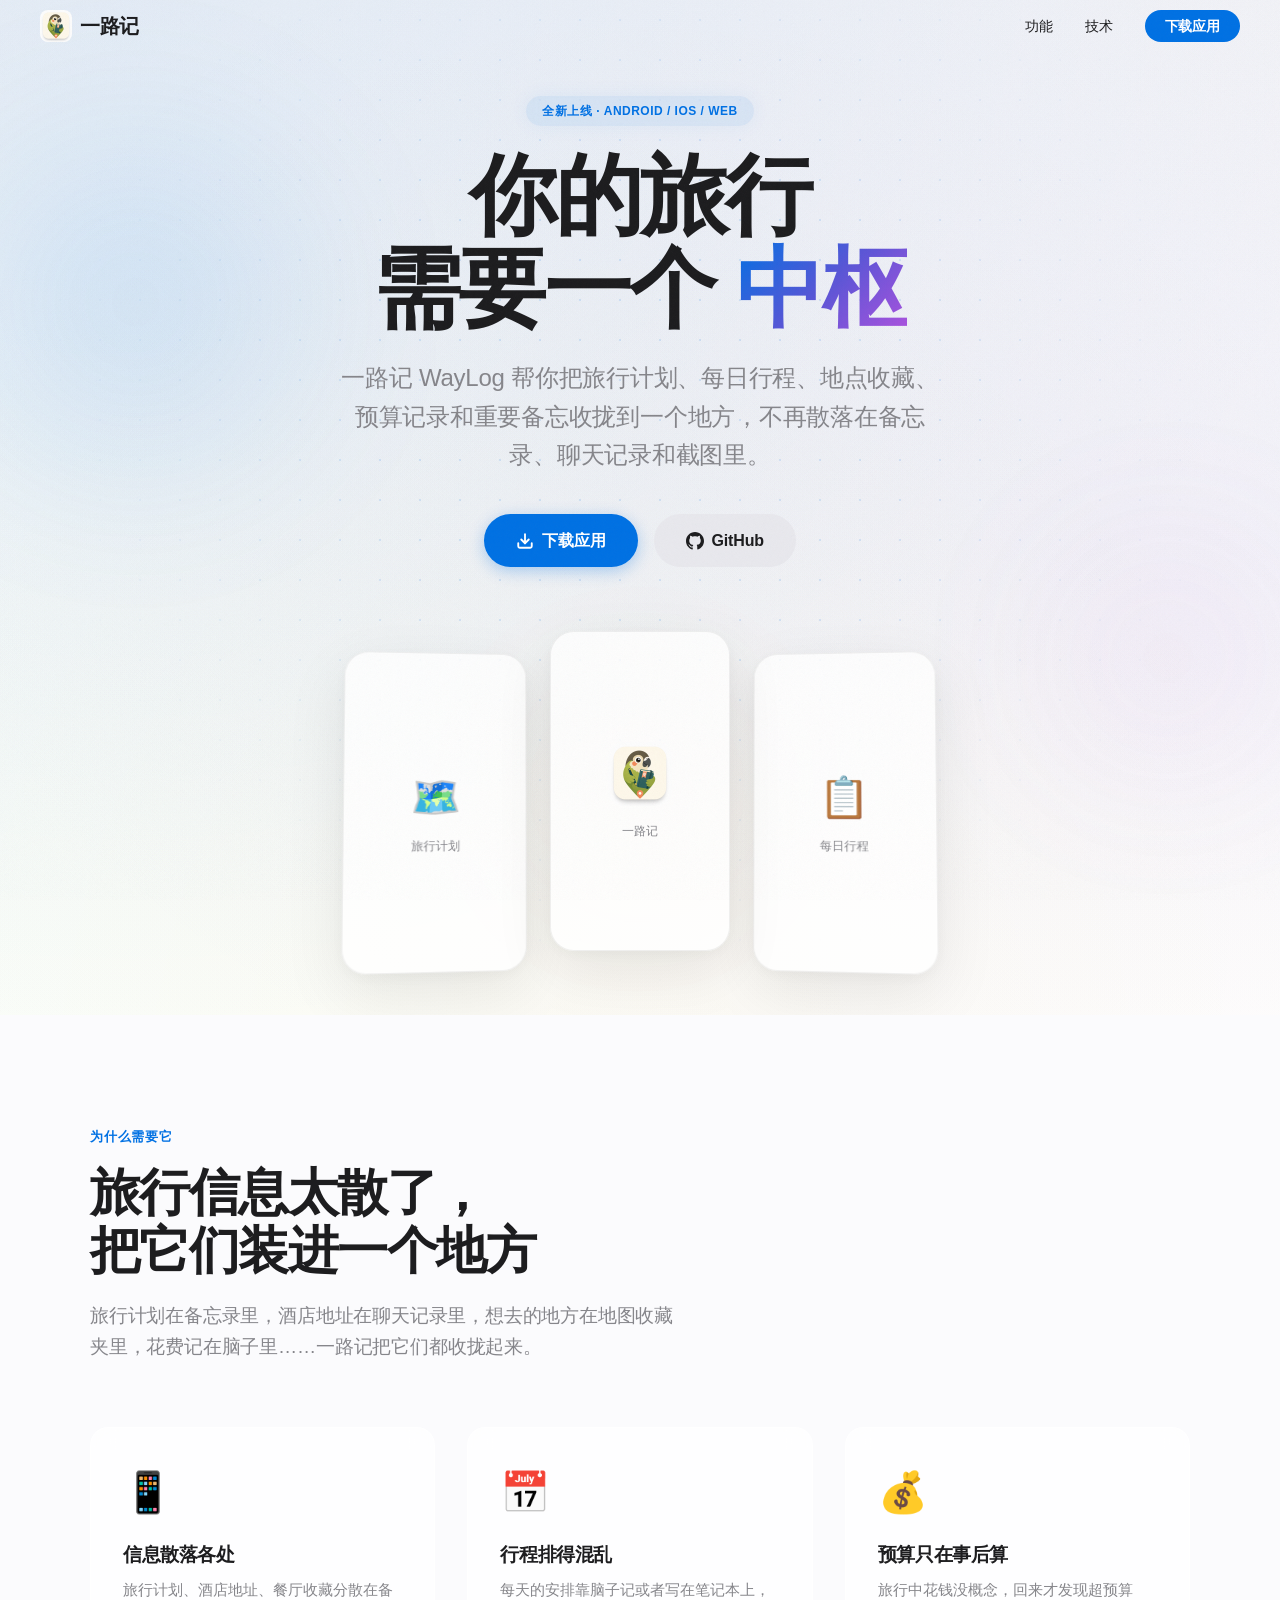
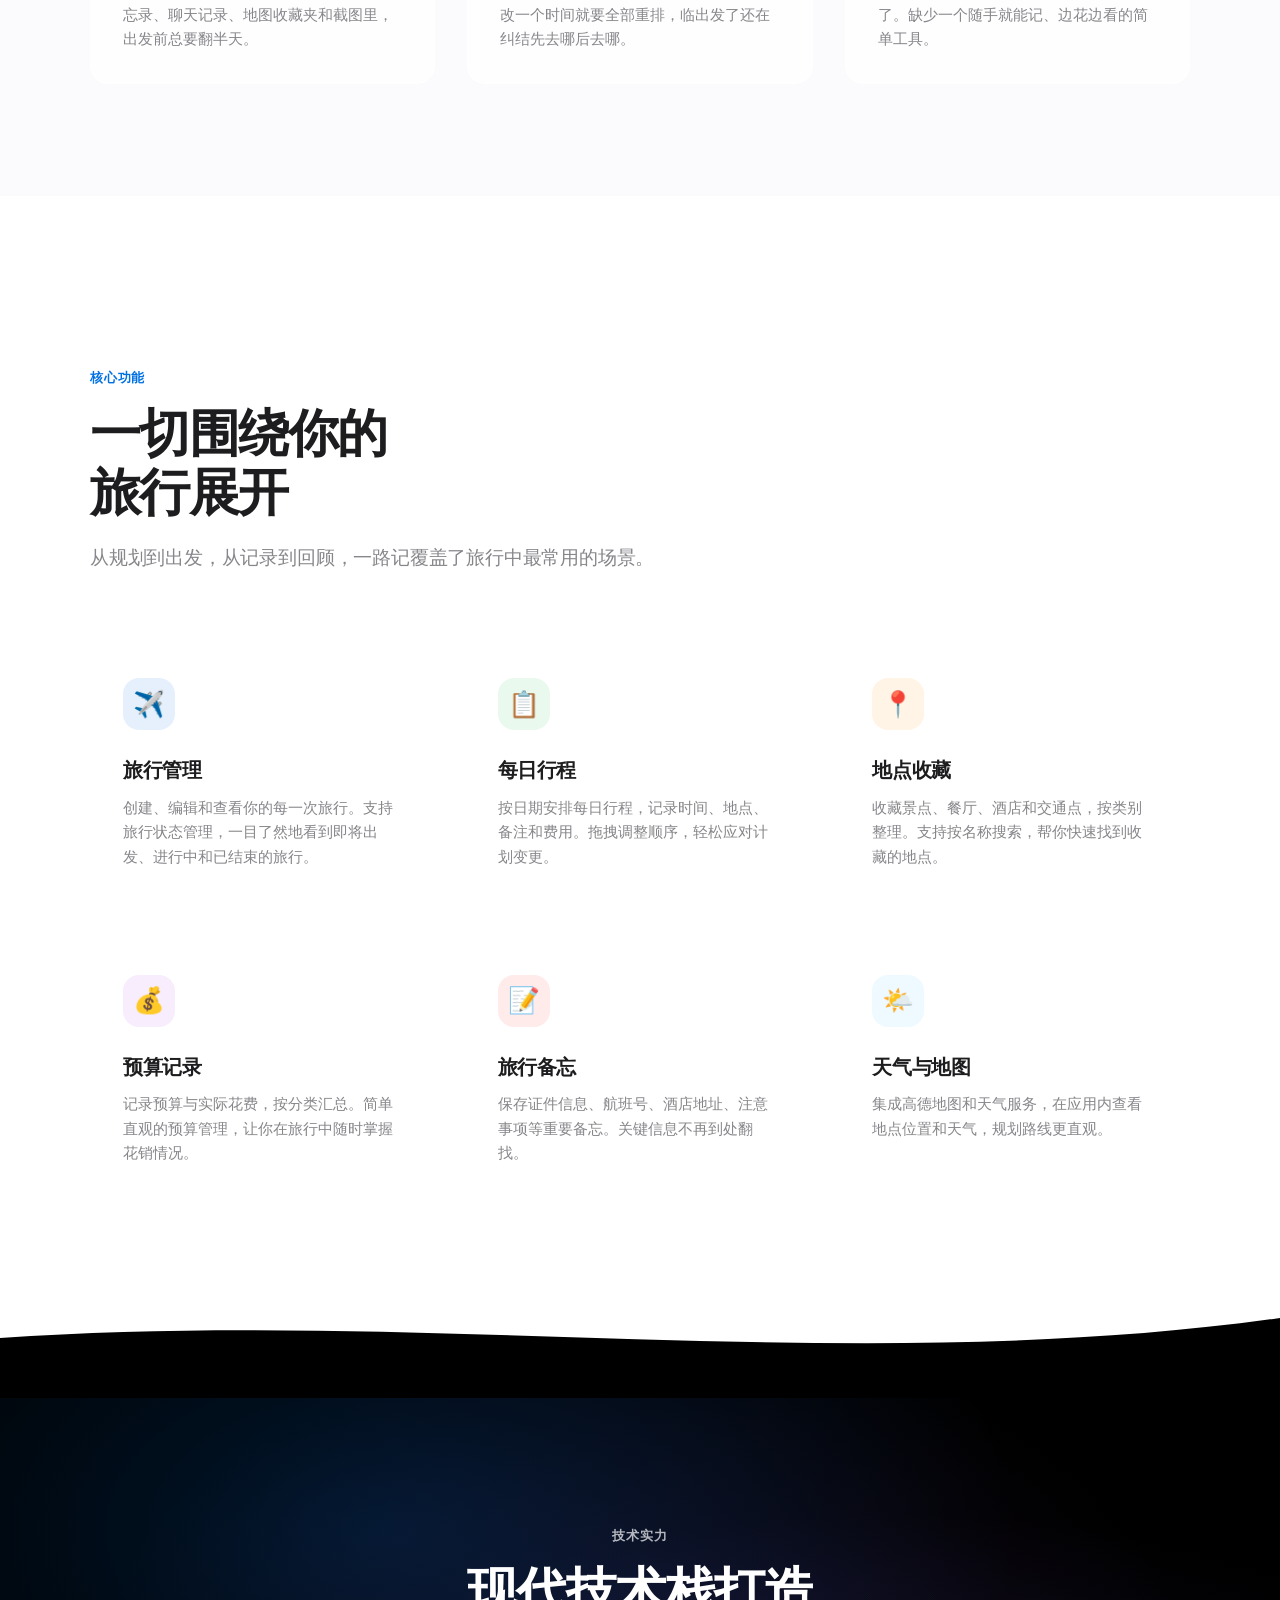
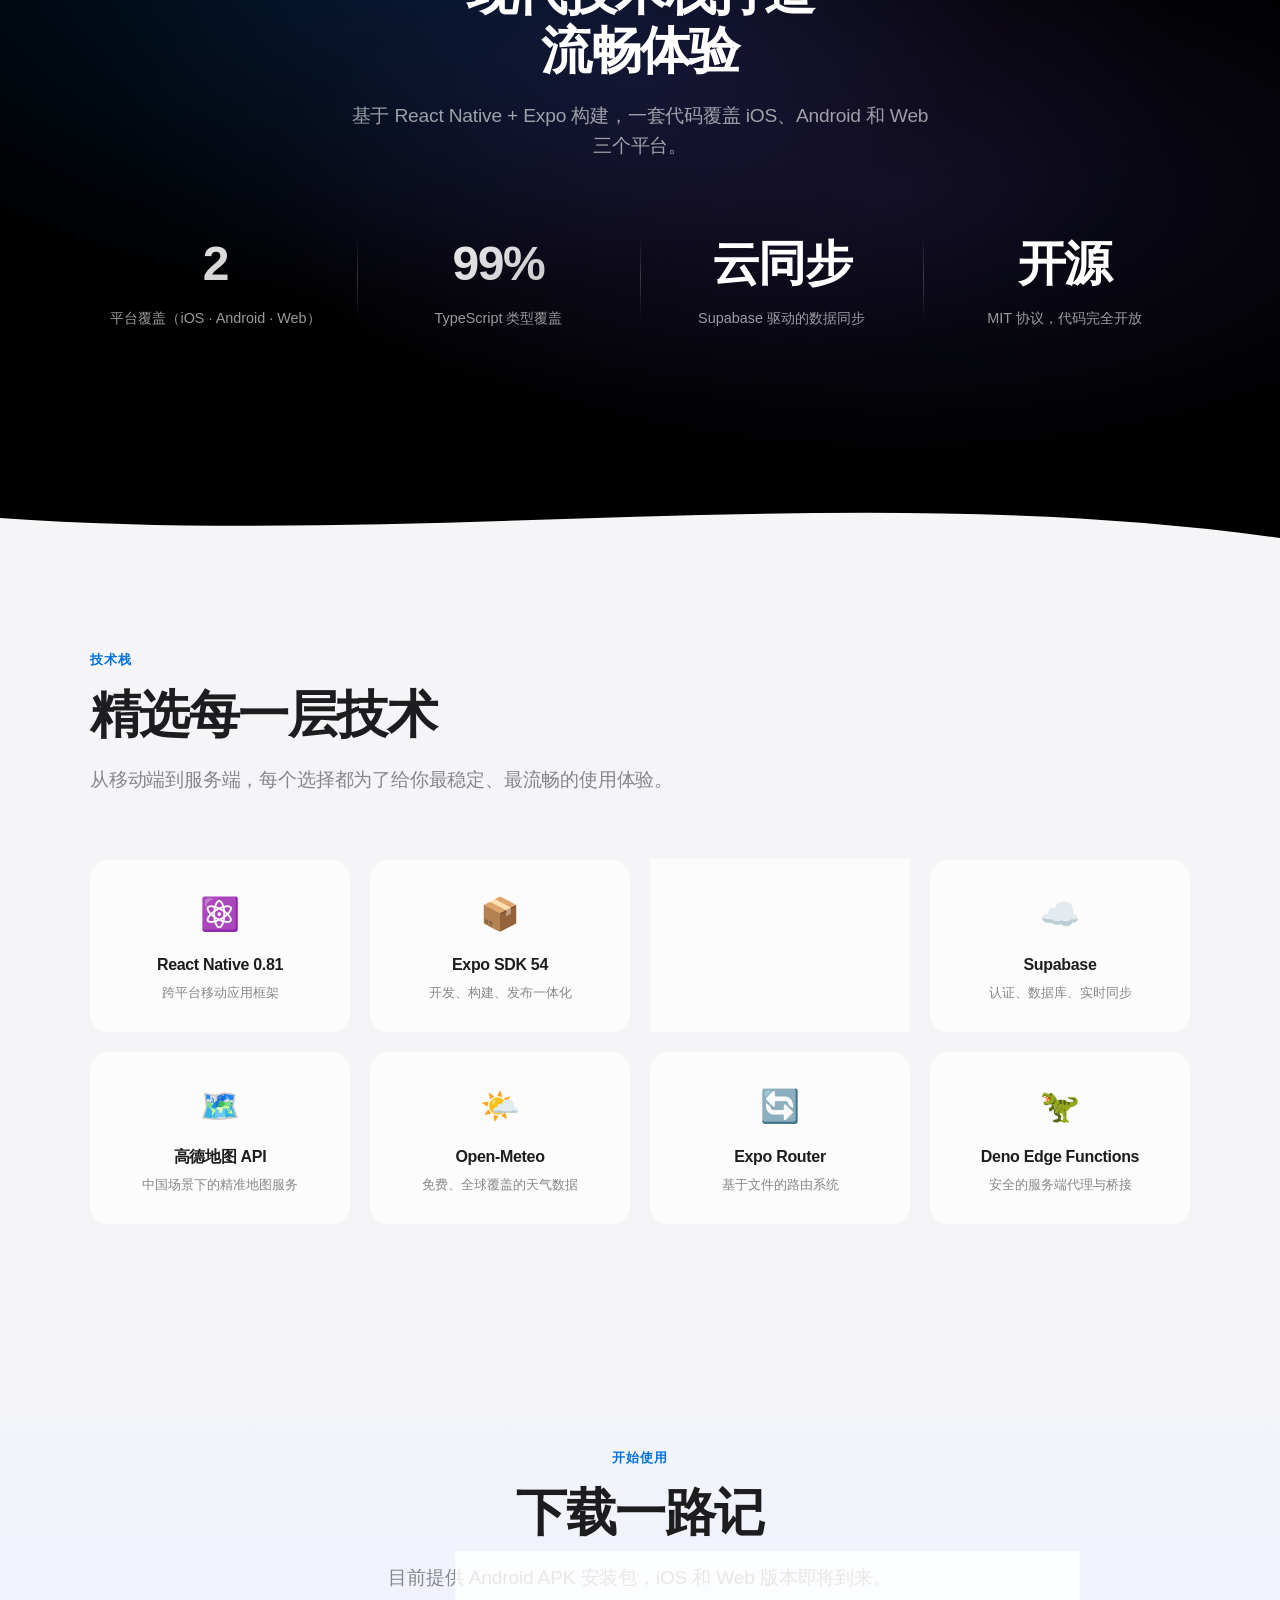
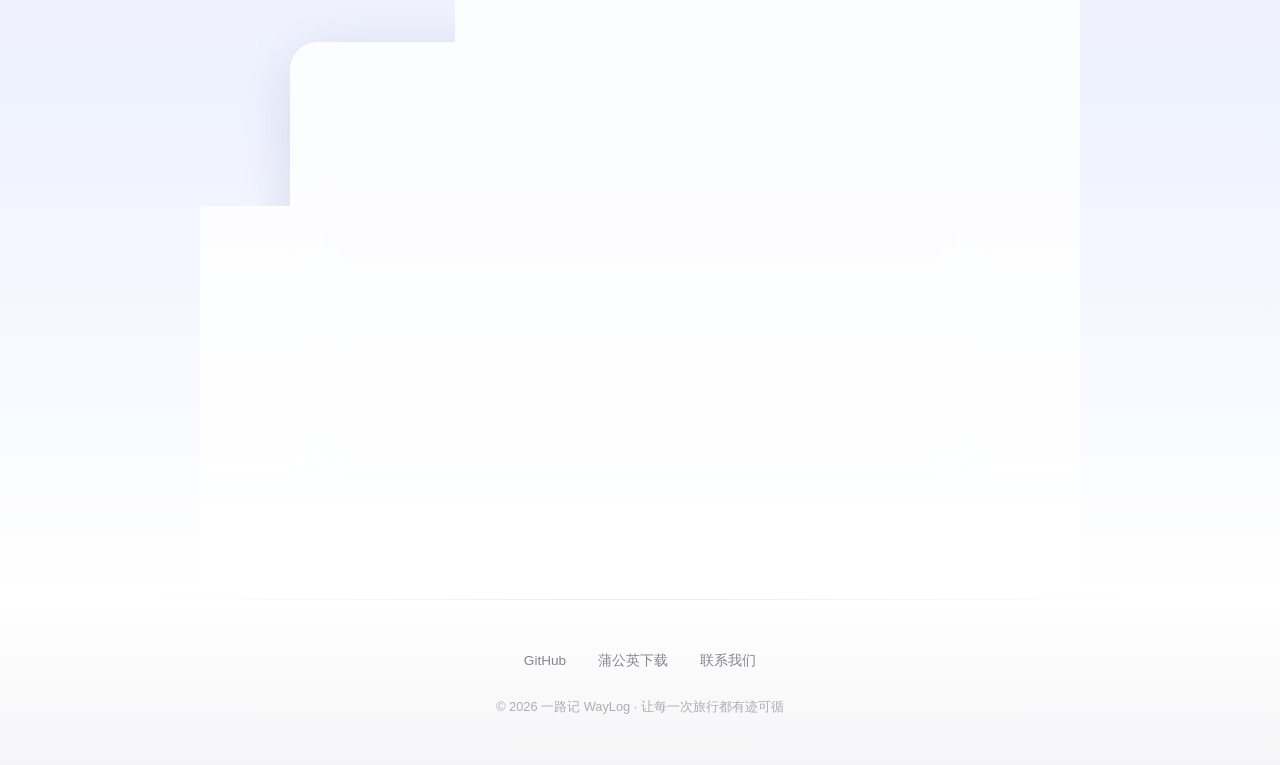
==== index.html @ a120be43 "美化ui" ====
<!doctype html>
<html lang="zh-CN">
  <head>
    <meta charset="UTF-8" />
    <meta name="viewport" content="width=device-width, initial-scale=1.0" />
    <title>一路记 WayLog — 你最好的旅行中枢</title>
    <meta
      name="description"
      content="一路记（WayLog）是一个个人旅行中枢，帮你把旅行计划、每日行程、地点收藏、预算记录和重要备忘收拢到一个地方。"
    />
    <link rel="icon" type="image/png" sizes="32x32" href="favicon.png" />
    <link rel="apple-touch-icon" href="icon.png" />
    <style>
      /* ===== Reset & Base ===== */
      *,
      *::before,
      *::after {
        box-sizing: border-box;
        margin: 0;
        padding: 0;
      }
      html {
        scroll-behavior: smooth;
        -webkit-font-smoothing: antialiased;
        -moz-osx-font-smoothing: grayscale;
      }
      body {
        font-family:
          -apple-system, BlinkMacSystemFont, "SF Pro Display", "SF Pro Text",
          "Helvetica Neue", "PingFang SC", "Noto Sans SC", sans-serif;
        color: var(--color-text);
        background: var(--color-bg);
        overflow-x: hidden;
        line-height: 1.6;
      }
      img {
        display: block;
        max-width: 100%;
      }
      a:focus-visible,
      button:focus-visible {
        outline: 2px solid var(--color-blue);
        outline-offset: 2px;
        border-radius: 4px;
      }
      * {
        -webkit-tap-highlight-color: transparent;
      }

      /* ===== Design Tokens ===== */
      :root {
        /* Color palette */
        --color-blue: #0071e3;
        --color-blue-dark: #0066cc;
        --color-blue-light: #409cff;
        --color-purple: #5856d6;
        --color-violet: #af52de;
        --color-green: #34c759;
        --color-orange: #ff9500;
        --color-red: #ff3b30;
        --color-teal: #5ac8fa;

        /* Neutrals */
        --color-text: #1d1d1f;
        --color-text-secondary: #86868b;
        --color-text-tertiary: #aeaeb2;
        --color-bg: #ffffff;
        --color-bg-secondary: #f5f5f7;
        --color-bg-tertiary: #fbfbfd;
        --color-border: rgba(0, 0, 0, 0.06);
        --color-border-light: rgba(0, 0, 0, 0.04);

        /* Glass */
        --glass-bg: rgba(255, 255, 255, 0.72);
        --glass-blur: saturate(180%) blur(20px);
        --glass-border: rgba(255, 255, 255, 0.3);

        /* Shadows */
        --shadow-sm: 0 2px 8px rgba(0, 0, 0, 0.04);
        --shadow-md: 0 8px 32px rgba(0, 0, 0, 0.06);
        --shadow-lg: 0 20px 60px rgba(0, 0, 0, 0.08);
        --shadow-xl: 0 30px 80px rgba(0, 0, 0, 0.12);
        --shadow-glow-blue: 0 0 40px rgba(0, 113, 227, 0.25);
        --shadow-glow-purple: 0 0 40px rgba(88, 86, 214, 0.25);

        /* Radii */
        --radius-sm: 12px;
        --radius-md: 18px;
        --radius-lg: 24px;
        --radius-xl: 28px;

        /* Easing */
        --ease-spring: cubic-bezier(0.34, 1.56, 0.64, 1);
        --ease-smooth: cubic-bezier(0.25, 0.1, 0.25, 1);
        --ease-out-expo: cubic-bezier(0.16, 1, 0.3, 1);
        --ease-in-out: cubic-bezier(0.65, 0, 0.35, 1);
      }

      /* ===== Global noise texture ===== */
      body::after {
        content: "";
        position: fixed;
        inset: 0;
        pointer-events: none;
        z-index: 9999;
        opacity: 0.03;
        background-image: url("data:image/svg+xml,%3Csvg viewBox='0 0 256 256' xmlns='http://www.w3.org/2000/svg'%3E%3Cfilter id='noise'%3E%3CfeTurbulence baseFrequency='0.9' numOctaves='4' stitchTiles='stitch'/%3E%3C/filter%3E%3Crect width='100%25' height='100%25' filter='url(%23noise)'/%3E%3C/svg%3E");
        background-size: 256px 256px;
      }

      /* ===== Navigation ===== */
      .nav {
        position: fixed;
        top: 0;
        left: 0;
        right: 0;
        z-index: 100;
        padding: 0 2rem;
        transition:
          background 0.4s var(--ease-smooth),
          backdrop-filter 0.4s var(--ease-smooth),
          box-shadow 0.4s var(--ease-smooth);
      }
      .nav.scrolled {
        background: var(--glass-bg);
        backdrop-filter: saturate(200%) blur(24px);
        -webkit-backdrop-filter: saturate(200%) blur(24px);
        box-shadow:
          0 1px 0 rgba(255, 255, 255, 0.5) inset,
          0 2px 16px rgba(0, 0, 0, 0.06);
      }
      .nav.scrolled::after {
        content: "";
        position: absolute;
        bottom: 0;
        left: 0;
        right: 0;
        height: 2px;
        background: linear-gradient(
          90deg,
          transparent 0%,
          var(--color-blue) 20%,
          var(--color-purple) 50%,
          var(--color-blue) 80%,
          transparent 100%
        );
        opacity: 0;
        transition: opacity 0.5s var(--ease-smooth);
      }
      .nav.scrolled.visible-line::after {
        opacity: 1;
      }
      .nav-inner {
        max-width: 1200px;
        margin: 0 auto;
        display: flex;
        align-items: center;
        justify-content: space-between;
        height: 52px;
      }
      .nav-logo {
        font-size: 1.25rem;
        font-weight: 700;
        color: var(--color-text);
        text-decoration: none;
        display: flex;
        align-items: center;
        gap: 0.5rem;
        letter-spacing: -0.02em;
      }
      .nav-logo img,
      .nav-logo span {
        animation: logoPulse 3s var(--ease-smooth) infinite;
      }
      .nav-logo img {
        width: 32px;
        height: 32px;
        border-radius: 8px;
      }
      @keyframes logoPulse {
        0%,
        100% {
          transform: scale(1);
        }
        50% {
          transform: scale(1.08);
        }
      }
      .nav-links {
        display: flex;
        gap: 2rem;
        list-style: none;
        align-items: center;
      }
      .nav-links a {
        color: var(--color-text);
        text-decoration: none;
        font-size: 0.875rem;
        font-weight: 500;
        transition: color 0.3s;
        letter-spacing: -0.01em;
      }
      .nav-links a:hover {
        color: var(--color-blue);
      }
      .nav-cta {
        background: var(--color-blue);
        color: #fff !important;
        padding: 0.5rem 1.25rem;
        border-radius: 24px;
        font-weight: 600 !important;
        transition:
          background 0.3s,
          transform 0.4s var(--ease-spring) !important;
      }
      .nav-cta:hover {
        background: var(--color-blue-dark);
        transform: scale(1.05);
      }

      /* ===== Hero ===== */
      .hero {
        min-height: 100vh;
        display: flex;
        align-items: center;
        justify-content: center;
        text-align: center;
        position: relative;
        overflow: hidden;
        padding: 6rem 2rem 4rem;
        background: linear-gradient(180deg, var(--color-bg-secondary) 0%, var(--color-bg) 100%);
      }
      .hero::before {
        content: "";
        position: absolute;
        top: -50%;
        left: -50%;
        width: 200%;
        height: 200%;
        background:
          radial-gradient(ellipse at 30% 20%, rgba(0, 113, 227, 0.08) 0%, transparent 50%),
          radial-gradient(ellipse at 70% 50%, rgba(88, 86, 214, 0.05) 0%, transparent 50%),
          radial-gradient(ellipse at 50% 80%, rgba(255, 149, 0, 0.04) 0%, transparent 50%),
          radial-gradient(ellipse at 20% 70%, rgba(52, 199, 89, 0.03) 0%, transparent 50%);
        animation: heroBgFloat 14s var(--ease-in-out) infinite;
      }
      @keyframes heroBgFloat {
        0%,
        100% {
          transform: translate(0, 0) rotate(0deg);
        }
        33% {
          transform: translate(1%, -1%) rotate(1deg);
        }
        66% {
          transform: translate(-1%, 1%) rotate(-1deg);
        }
      }
      /* Animated dot grid */
      .hero::after {
        content: "";
        position: absolute;
        inset: 0;
        background-image: radial-gradient(circle, rgba(0, 113, 227, 0.12) 1px, transparent 1px);
        background-size: 40px 40px;
        mask-image: radial-gradient(ellipse at 50% 40%, black 30%, transparent 70%);
        -webkit-mask-image: radial-gradient(ellipse at 50% 40%, black 30%, transparent 70%);
        animation: gridShift 20s linear infinite;
        pointer-events: none;
      }
      @keyframes gridShift {
        0% {
          transform: translate(0, 0);
        }
        100% {
          transform: translate(40px, 40px);
        }
      }
      /* Floating orbs */
      .hero-orb {
        position: absolute;
        border-radius: 50%;
        filter: blur(80px);
        opacity: 0.5;
        pointer-events: none;
        z-index: 0;
      }
      .hero-orb--1 {
        width: 400px;
        height: 400px;
        background: radial-gradient(circle, rgba(0, 113, 227, 0.25), transparent);
        top: 10%;
        left: -5%;
        animation: orbFloat1 10s var(--ease-in-out) infinite alternate;
      }
      .hero-orb--2 {
        width: 300px;
        height: 300px;
        background: radial-gradient(circle, rgba(175, 82, 222, 0.15), transparent);
        top: 50%;
        right: -3%;
        animation: orbFloat2 12s var(--ease-in-out) infinite alternate;
      }
      .hero-orb--3 {
        width: 250px;
        height: 250px;
        background: radial-gradient(circle, rgba(255, 149, 0, 0.12), transparent);
        bottom: 10%;
        left: 40%;
        animation: orbFloat3 14s var(--ease-in-out) infinite alternate;
      }
      @keyframes orbFloat1 {
        0% {
          transform: translate(0, 0) scale(1);
        }
        100% {
          transform: translate(60px, -40px) scale(1.2);
        }
      }
      @keyframes orbFloat2 {
        0% {
          transform: translate(0, 0) scale(1);
        }
        100% {
          transform: translate(-50px, 30px) scale(1.15);
        }
      }
      @keyframes orbFloat3 {
        0% {
          transform: translate(0, 0) scale(1);
        }
        100% {
          transform: translate(30px, -50px) scale(1.1);
        }
      }

      .hero-content {
        position: relative;
        z-index: 1;
        max-width: 800px;
      }
      .hero-badge {
        display: inline-block;
        background: rgba(0, 113, 227, 0.08);
        color: var(--color-blue);
        font-size: 0.75rem;
        font-weight: 600;
        padding: 0.35rem 1rem;
        border-radius: 20px;
        margin-bottom: 1.5rem;
        letter-spacing: 0.04em;
        text-transform: uppercase;
        animation: fadeInUp 0.8s ease-out;
        box-shadow: 0 0 20px rgba(0, 113, 227, 0.06);
        backdrop-filter: blur(8px);
        -webkit-backdrop-filter: blur(8px);
      }
      .hero h1 {
        font-size: clamp(3rem, 7vw, 5.5rem);
        font-weight: 700;
        letter-spacing: -0.03em;
        line-height: 1.05;
        margin-bottom: 1.5rem;
        animation: fadeInUp 0.8s 0.15s ease-out both;
      }
      .hero h1 .brand {
        background: linear-gradient(135deg, var(--color-blue) 0%, var(--color-purple) 50%, var(--color-violet) 100%);
        -webkit-background-clip: text;
        -webkit-text-fill-color: transparent;
        background-clip: text;
      }
      .hero-subtitle {
        font-size: clamp(1.15rem, 2.5vw, 1.5rem);
        color: var(--color-text-secondary);
        font-weight: 400;
        max-width: 600px;
        margin: 0 auto 2.5rem;
        animation: fadeInUp 0.8s 0.3s ease-out both;
        letter-spacing: -0.01em;
      }
      .hero-actions {
        display: flex;
        gap: 1rem;
        justify-content: center;
        flex-wrap: wrap;
        animation: fadeInUp 0.8s 0.45s ease-out both;
      }
      .btn {
        padding: 0.85rem 2rem;
        border-radius: 28px;
        font-size: 1rem;
        font-weight: 600;
        text-decoration: none;
        display: inline-flex;
        align-items: center;
        gap: 0.5rem;
        transition: all 0.4s var(--ease-spring);
        letter-spacing: -0.01em;
        cursor: pointer;
        border: none;
      }
      .btn-primary {
        background: var(--color-blue);
        color: #fff;
        box-shadow: 0 4px 16px rgba(0, 113, 227, 0.3);
        animation: btnPulse 3s var(--ease-in-out) infinite;
      }
      .btn-primary:hover {
        background: var(--color-blue-dark);
        transform: translateY(-2px);
        box-shadow: 0 8px 28px rgba(0, 113, 227, 0.4);
        animation: none;
      }
      @keyframes btnPulse {
        0%,
        100% {
          box-shadow: 0 4px 16px rgba(0, 113, 227, 0.3);
        }
        50% {
          box-shadow: 0 4px 30px rgba(0, 113, 227, 0.5);
        }
      }
      .btn-secondary {
        background: #e8e8ed;
        color: var(--color-text);
      }
      .btn-secondary:hover {
        background: #dbdbdf;
        transform: translateY(-2px);
      }

      /* Floating app cards */
      .hero-mockup {
        position: relative;
        margin-top: 4rem;
        animation: fadeInUp 0.8s 0.6s ease-out both;
      }
      .mockup-cards {
        display: flex;
        gap: 1.5rem;
        justify-content: center;
        perspective: 1000px;
        flex-wrap: wrap;
      }
      .mockup-card {
        width: 180px;
        height: 320px;
        border-radius: var(--radius-lg);
        background: rgba(255, 255, 255, 0.8);
        backdrop-filter: blur(20px);
        -webkit-backdrop-filter: blur(20px);
        border: 1px solid rgba(0, 0, 0, 0.06);
        box-shadow: var(--shadow-lg), 0 4px 16px rgba(0, 0, 0, 0.04);
        display: flex;
        flex-direction: column;
        align-items: center;
        justify-content: center;
        gap: 0.5rem;
        font-weight: 600;
        color: var(--color-text-secondary);
        font-size: 0.8rem;
        transition: transform 0.5s var(--ease-smooth), box-shadow 0.5s var(--ease-smooth);
        position: relative;
      }
      .mockup-card:nth-child(1) {
        transform: rotateY(8deg) rotateX(4deg) translateY(20px);
      }
      .mockup-card:nth-child(2) {
        transform: rotateY(0deg) translateY(0px);
        z-index: 2;
        animation: centerCardGlow 3s var(--ease-in-out) infinite alternate;
      }
      @keyframes centerCardGlow {
        0% {
          box-shadow: 0 24px 72px rgba(0, 0, 0, 0.12), 0 4px 20px rgba(0, 113, 227, 0.1);
        }
        100% {
          box-shadow: 0 24px 72px rgba(0, 0, 0, 0.12), 0 4px 40px rgba(0, 113, 227, 0.22);
        }
      }
      .mockup-card:nth-child(3) {
        transform: rotateY(-8deg) rotateX(4deg) translateY(20px);
      }
      .mockup-card:hover {
        transform: rotateY(0) translateY(-12px) !important;
        box-shadow: var(--shadow-xl) !important;
      }
      .mockup-icon {
        font-size: 2.5rem;
      }
      .mockup-label {
        font-size: 0.75rem;
        font-weight: 500;
      }

      /* ===== Section Common ===== */
      .section {
        padding: 7rem 2rem;
      }
      .section-inner {
        max-width: 1100px;
        margin: 0 auto;
      }
      .section-label {
        font-size: 0.8rem;
        font-weight: 600;
        letter-spacing: 0.06em;
        text-transform: uppercase;
        color: var(--color-blue);
        margin-bottom: 1rem;
      }
      .section-title {
        font-size: clamp(2.2rem, 4vw, 3.2rem);
        font-weight: 700;
        letter-spacing: -0.03em;
        line-height: 1.15;
        margin-bottom: 1.25rem;
      }
      .section-desc {
        font-size: 1.2rem;
        color: var(--color-text-secondary);
        max-width: 600px;
        line-height: 1.6;
        letter-spacing: -0.01em;
      }

      /* ===== Section Dividers ===== */
      .section-divider {
        line-height: 0;
        overflow: hidden;
        position: relative;
        z-index: 1;
      }
      .section-divider svg {
        display: block;
        width: 100%;
        height: 60px;
      }
      .section-divider--dark {
        background: var(--color-bg);
      }
      .section-divider--dark svg {
        height: 80px;
      }
      .section-divider--dark-reverse {
        background: #f5f5f7;
      }
      .section-divider--dark-reverse svg {
        height: 80px;
      }

      /* ===== Problem Section ===== */
      .problem {
        background: var(--color-bg-tertiary);
      }
      .problem-grid {
        display: grid;
        grid-template-columns: repeat(auto-fit, minmax(280px, 1fr));
        gap: 2rem;
        margin-top: 4rem;
      }
      .problem-card {
        background: rgba(255, 255, 255, 0.7);
        backdrop-filter: blur(12px);
        -webkit-backdrop-filter: blur(12px);
        border-radius: var(--radius-md);
        padding: 2rem;
        border: 1px solid rgba(255, 255, 255, 0.5);
        transition:
          transform 0.4s var(--ease-smooth),
          box-shadow 0.4s var(--ease-smooth);
        position: relative;
        overflow: hidden;
      }
      .problem-card::before {
        content: "";
        position: absolute;
        inset: 0;
        border-radius: inherit;
        padding: 1.5px;
        background: linear-gradient(
          135deg,
          rgba(0, 113, 227, 0.4),
          rgba(88, 86, 214, 0.4),
          rgba(175, 82, 222, 0.4)
        );
        -webkit-mask: linear-gradient(#fff 0 0) content-box, linear-gradient(#fff 0 0);
        -webkit-mask-composite: xor;
        mask-composite: exclude;
        opacity: 0;
        transition: opacity 0.4s var(--ease-smooth);
      }
      .problem-card:hover::before {
        opacity: 1;
      }
      .problem-card:hover {
        transform: translateY(-6px);
        box-shadow: var(--shadow-lg), var(--shadow-glow-purple);
      }
      .problem-card .icon {
        font-size: 2.5rem;
        margin-bottom: 1rem;
      }
      .problem-card h3 {
        font-size: 1.2rem;
        font-weight: 600;
        margin-bottom: 0.5rem;
        letter-spacing: -0.02em;
        position: relative;
        z-index: 1;
      }
      .problem-card p {
        color: var(--color-text-secondary);
        font-size: 0.95rem;
        line-height: 1.6;
        position: relative;
        z-index: 1;
      }

      /* ===== Features Section ===== */
      .features-grid {
        display: grid;
        grid-template-columns: repeat(auto-fit, minmax(300px, 1fr));
        gap: 1.5rem;
        margin-top: 4rem;
      }
      .feature-card {
        background: rgba(255, 255, 255, 0.75);
        backdrop-filter: blur(14px);
        -webkit-backdrop-filter: blur(14px);
        border-radius: var(--radius-lg);
        padding: 2.5rem 2rem;
        border: 1px solid rgba(255, 255, 255, 0.4);
        transition: all 0.4s var(--ease-smooth);
        position: relative;
        overflow: hidden;
      }
      /* Inner warm gradient */
      .feature-card::before {
        content: "";
        position: absolute;
        inset: 1px;
        border-radius: calc(var(--radius-lg) - 1px);
        background: linear-gradient(135deg, rgba(0, 113, 227, 0.02), rgba(88, 86, 214, 0.02));
        opacity: 0;
        transition: opacity 0.4s;
        z-index: 0;
        pointer-events: none;
      }
      /* Rotating border beam */
      .feature-card::after {
        content: "";
        position: absolute;
        inset: -2px;
        border-radius: inherit;
        background: conic-gradient(
          from 0deg,
          transparent,
          rgba(0, 113, 227, 0.3),
          rgba(88, 86, 214, 0.3),
          transparent,
          transparent
        );
        opacity: 0;
        transition: opacity 0.4s;
        z-index: 0;
        pointer-events: none;
      }
      .feature-card:hover {
        transform: translateY(-6px);
        box-shadow: 0 24px 56px rgba(0, 0, 0, 0.08);
        border-color: rgba(0, 113, 227, 0.15);
      }
      .feature-card:hover::before {
        opacity: 1;
      }
      .feature-card:hover::after {
        opacity: 1;
        animation: borderSpin 3s linear infinite;
      }
      @keyframes borderSpin {
        0% {
          transform: rotate(0deg);
        }
        100% {
          transform: rotate(360deg);
        }
      }
      .feature-card > * {
        position: relative;
        z-index: 1;
      }
      .feature-icon {
        width: 52px;
        height: 52px;
        border-radius: 16px;
        display: flex;
        align-items: center;
        justify-content: center;
        font-size: 1.6rem;
        margin-bottom: 1.5rem;
      }
      .feature-icon.blue {
        background: rgba(0, 113, 227, 0.1);
      }
      .feature-icon.green {
        background: rgba(52, 199, 89, 0.1);
      }
      .feature-icon.orange {
        background: rgba(255, 149, 0, 0.1);
      }
      .feature-icon.purple {
        background: rgba(175, 82, 222, 0.1);
      }
      .feature-icon.red {
        background: rgba(255, 59, 48, 0.1);
      }
      .feature-icon.teal {
        background: rgba(90, 200, 250, 0.1);
      }
      .feature-card h3 {
        font-size: 1.25rem;
        font-weight: 600;
        margin-bottom: 0.6rem;
        letter-spacing: -0.02em;
      }
      .feature-card p {
        color: var(--color-text-secondary);
        font-size: 0.95rem;
        line-height: 1.6;
      }

      /* ===== Showcase Section ===== */
      .showcase {
        background: #000;
        color: #fff;
        padding: 8rem 2rem;
        text-align: center;
        overflow: hidden;
        position: relative;
      }
      .showcase::before {
        content: "";
        position: absolute;
        inset: 0;
        background:
          radial-gradient(ellipse at 30% 20%, rgba(0, 113, 227, 0.2) 0%, transparent 50%),
          radial-gradient(ellipse at 70% 60%, rgba(88, 86, 214, 0.15) 0%, transparent 50%),
          radial-gradient(ellipse at 50% 40%, rgba(175, 82, 222, 0.1) 0%, transparent 60%);
        animation: showcaseBgFloat 10s var(--ease-in-out) infinite alternate;
      }
      @keyframes showcaseBgFloat {
        0% {
          transform: scale(1) rotate(0deg);
          opacity: 0.8;
        }
        100% {
          transform: scale(1.1) rotate(2deg);
          opacity: 1;
        }
      }
      .showcase .section-inner {
        position: relative;
        z-index: 1;
      }
      .showcase .section-label {
        color: rgba(255, 255, 255, 0.7);
        position: relative;
        z-index: 1;
      }
      .showcase .section-title {
        color: #fff;
        position: relative;
        z-index: 1;
      }
      .showcase .section-desc {
        color: rgba(255, 255, 255, 0.6);
        margin: 0 auto;
        position: relative;
        z-index: 1;
      }
      .showcase-grid {
        display: grid;
        grid-template-columns: repeat(auto-fit, minmax(200px, 1fr));
        gap: 2rem;
        margin-top: 4rem;
        position: relative;
        z-index: 1;
      }
      .showcase-stat {
        text-align: center;
        position: relative;
      }
      /* Divider between stats on desktop */
      .showcase-stat + .showcase-stat::before {
        content: "";
        position: absolute;
        left: -1rem;
        top: 10%;
        height: 80%;
        width: 1px;
        background: linear-gradient(180deg, transparent, rgba(255, 255, 255, 0.2), transparent);
      }
      .showcase-stat .num {
        font-size: 3rem;
        font-weight: 700;
        letter-spacing: -0.03em;
        color: #fff;
      }
      .showcase-stat .num.count {
        background: linear-gradient(135deg, #fff 0%, rgba(255, 255, 255, 0.7) 100%);
        -webkit-background-clip: text;
        -webkit-text-fill-color: transparent;
        background-clip: text;
        color: transparent;
      }
      .showcase-stat .label {
        color: rgba(255, 255, 255, 0.6);
        font-size: 0.9rem;
        margin-top: 0.25rem;
      }

      /* ===== Tech Section ===== */
      .tech {
        background: var(--color-bg-secondary);
      }
      .tech-grid {
        display: grid;
        grid-template-columns: repeat(auto-fit, minmax(250px, 1fr));
        gap: 1.25rem;
        margin-top: 4rem;
      }
      .tech-card {
        background: rgba(255, 255, 255, 0.7);
        backdrop-filter: blur(10px);
        -webkit-backdrop-filter: blur(10px);
        border-radius: var(--radius-md);
        padding: 1.75rem;
        text-align: center;
        transition:
          transform 0.4s var(--ease-spring),
          box-shadow 0.4s var(--ease-smooth);
        border: 1px solid rgba(255, 255, 255, 0.5);
      }
      .tech-card:hover {
        transform: translateY(-6px) scale(1.03);
        box-shadow: var(--shadow-lg), 0 0 30px rgba(0, 113, 227, 0.08);
      }
      .tech-card .tech-icon {
        font-size: 2rem;
        margin-bottom: 0.75rem;
        transition: transform 0.4s var(--ease-spring);
        display: inline-block;
      }
      .tech-card:hover .tech-icon {
        transform: scale(1.2) translateY(-4px);
      }
      .tech-card h4 {
        font-size: 1rem;
        font-weight: 600;
        margin-bottom: 0.25rem;
        letter-spacing: -0.02em;
      }
      .tech-card p {
        color: var(--color-text-secondary);
        font-size: 0.82rem;
      }

      /* ===== Download Section ===== */
      .download {
        background: linear-gradient(180deg, var(--color-bg-secondary) 0%, #eef2ff 40%, var(--color-bg) 100%);
        text-align: center;
        position: relative;
      }
      .download-card {
        background: rgba(255, 255, 255, 0.8);
        backdrop-filter: blur(20px);
        -webkit-backdrop-filter: blur(20px);
        border-radius: var(--radius-xl);
        padding: 4rem 2rem;
        border: 1px solid rgba(255, 255, 255, 0.6);
        box-shadow: var(--shadow-lg), 0 0 60px rgba(0, 113, 227, 0.06);
        max-width: 700px;
        margin: 3rem auto 0;
        position: relative;
        overflow: hidden;
        transition:
          transform 0.5s var(--ease-spring),
          box-shadow 0.5s var(--ease-smooth);
      }
      .download-card:hover {
        transform: translateY(-4px);
        box-shadow: 0 20px 60px rgba(0, 0, 0, 0.08), 0 0 80px rgba(0, 113, 227, 0.1);
      }
      /* Glow behind QR code */
      .download-card::before {
        content: "";
        position: absolute;
        width: 200px;
        height: 200px;
        top: calc(50% - 100px);
        left: calc(50% - 100px);
        background: radial-gradient(circle, rgba(0, 113, 227, 0.08), transparent 70%);
        border-radius: 50%;
        animation: qrGlow 4s var(--ease-in-out) infinite alternate;
        pointer-events: none;
      }
      @keyframes qrGlow {
        0% {
          transform: scale(1);
          opacity: 0.5;
        }
        100% {
          transform: scale(1.3);
          opacity: 1;
        }
      }
      .download-links {
        display: flex;
        gap: 1rem;
        justify-content: center;
        flex-wrap: wrap;
        margin-top: 2rem;
        position: relative;
        z-index: 1;
      }

      /* ===== Footer ===== */
      .footer {
        background: linear-gradient(180deg, var(--color-bg) 0%, var(--color-bg-secondary) 100%);
        padding: 3rem 2rem;
        text-align: center;
        position: relative;
      }
      .footer::before {
        content: "";
        position: absolute;
        top: 0;
        left: 50%;
        transform: translateX(-50%);
        width: 80%;
        height: 1px;
        background: linear-gradient(90deg, transparent, rgba(0, 0, 0, 0.08), transparent);
      }
      .footer-links {
        display: flex;
        gap: 2rem;
        justify-content: center;
        flex-wrap: wrap;
        list-style: none;
        margin-bottom: 1.5rem;
      }
      .footer-links a {
        color: var(--color-text-secondary);
        text-decoration: none;
        font-size: 0.85rem;
        transition: color 0.3s;
      }
      .footer-links a:hover {
        color: var(--color-text);
      }
      .footer p {
        color: var(--color-text-tertiary);
        font-size: 0.8rem;
      }

      /* ===== Scroll Animations ===== */
      .reveal {
        opacity: 0;
        transform: translateY(48px);
        transition:
          opacity 0.9s var(--ease-out-expo),
          transform 0.9s var(--ease-out-expo);
      }
      .reveal.visible {
        opacity: 1;
        transform: translateY(0);
      }
      .reveal-delay-1 {
        transition-delay: 0.08s;
      }
      .reveal-delay-2 {
        transition-delay: 0.16s;
      }
      .reveal-delay-3 {
        transition-delay: 0.24s;
      }
      .reveal-delay-4 {
        transition-delay: 0.32s;
      }
      .reveal-delay-5 {
        transition-delay: 0.4s;
      }

      @keyframes fadeInUp {
        from {
          opacity: 0;
          transform: translateY(30px);
        }
        to {
          opacity: 1;
          transform: translateY(0);
        }
      }

      /* ===== Responsive ===== */
      @media (max-width: 768px) {
        .nav-links {
          display: none;
        }
        .hero {
          padding: 5rem 1.5rem 3rem;
        }
        .hero::after {
          background-size: 24px 24px;
        }
        .hero-orb {
          display: none;
        }
        .section {
          padding: 4rem 1.5rem;
        }
        .section-divider svg {
          height: 30px;
        }
        .section-divider--dark svg,
        .section-divider--dark-reverse svg {
          height: 40px;
        }
        .mockup-cards {
          gap: 1rem;
        }
        .mockup-card {
          width: 140px;
          height: 260px;
          border-radius: 18px;
        }
        .mockup-card:nth-child(3) {
          display: none;
        }
        .mockup-card:nth-child(1) {
          transform: rotateY(4deg) translateY(10px);
        }
        .features-grid {
          grid-template-columns: 1fr;
        }
        .problem-grid {
          grid-template-columns: 1fr;
        }
        .showcase-grid {
          grid-template-columns: repeat(2, 1fr);
        }
        .showcase-stat + .showcase-stat::before {
          display: none;
        }
        .showcase-stat .num {
          font-size: 2.2rem;
        }
        .download-card {
          padding: 2.5rem 1.5rem;
        }
      }
      @media (min-width: 1400px) {
        .hero h1 {
          font-size: 5.5rem;
        }
      }
    </style>
  </head>
  <body>
    <!-- Navigation -->
    <nav class="nav" id="nav">
      <div class="nav-inner">
        <a href="#" class="nav-logo">
          <img
            src="icon.png"
            alt="一路记"
            onerror="
              this.style.display = 'none';
              this.nextElementSibling.style.display = 'inline';
            "
          />
          <span style="display: none">🗺️</span> 一路记
        </a>
        <ul class="nav-links">
          <li><a href="#features">功能</a></li>
          <li><a href="#tech">技术</a></li>
          <li><a href="#download" class="nav-cta">下载应用</a></li>
        </ul>
      </div>
    </nav>

    <!-- Hero -->
    <section class="hero" id="hero">
      <div class="hero-content">
        <div class="hero-badge">全新上线 · Android / iOS / Web</div>
        <h1>你的旅行<br />需要一个 <span class="brand">中枢</span></h1>
        <p class="hero-subtitle">
          一路记 WayLog
          帮你把旅行计划、每日行程、地点收藏、预算记录和重要备忘收拢到一个地方，不再散落在备忘录、聊天记录和截图里。
        </p>
        <div class="hero-actions">
          <a href="#download" class="btn btn-primary">
            <svg
              width="18"
              height="18"
              viewBox="0 0 24 24"
              fill="none"
              stroke="currentColor"
              stroke-width="2.5"
              stroke-linecap="round"
              stroke-linejoin="round"
            >
              <path d="M21 15v4a2 2 0 0 1-2 2H5a2 2 0 0 1-2-2v-4" />
              <polyline points="7 10 12 15 17 10" />
              <line x1="12" y1="15" x2="12" y2="3" />
            </svg>
            下载应用
          </a>
          <a
            href="https://github.com/yugonglian2333"
            target="_blank"
            class="btn btn-secondary"
          >
            <svg width="18" height="18" viewBox="0 0 24 24" fill="currentColor">
              <path
                d="M12 0c-6.626 0-12 5.373-12 12 0 5.302 3.438 9.8 8.207 11.387.599.111.793-.261.793-.577v-2.234c-3.338.726-4.033-1.416-4.033-1.416-.546-1.387-1.333-1.756-1.333-1.756-1.089-.745.083-.729.083-.729 1.205.084 1.839 1.237 1.839 1.237 1.07 1.834 2.807 1.304 3.492.997.107-.775.418-1.305.762-1.604-2.665-.305-5.467-1.334-5.467-5.931 0-1.311.469-2.381 1.236-3.221-.124-.303-.535-1.524.117-3.176 0 0 1.008-.322 3.301 1.23.957-.266 1.983-.399 3.003-.404 1.02.005 2.047.138 3.006.404 2.291-1.552 3.297-1.23 3.297-1.23.653 1.653.242 2.874.118 3.176.77.84 1.235 1.911 1.235 3.221 0 4.609-2.807 5.624-5.479 5.921.43.372.823 1.102.823 2.222v3.293c0 .319.192.694.801.576 4.765-1.589 8.199-6.086 8.199-11.386 0-6.627-5.373-12-12-12z"
              />
            </svg>
            GitHub
          </a>
        </div>

        <!-- Floating app cards -->
        <div class="hero-mockup">
          <div class="mockup-cards">
            <div class="mockup-card">
              <span class="mockup-icon">🗺️</span>
              <span class="mockup-label">旅行计划</span>
            </div>
            <div class="mockup-card">
              <img
                src="icon.png"
                alt="一路记"
                style="
                  width: 64px;
                  height: 64px;
                  border-radius: 16px;
                  margin-bottom: 0.5rem;
                "
              />
              <span class="mockup-label">一路记</span>
            </div>
            <div class="mockup-card">
              <span class="mockup-icon">📋</span>
              <span class="mockup-label">每日行程</span>
            </div>
          </div>
        </div>
      </div>

      <!-- Floating ambient orbs -->
      <div class="hero-orb hero-orb--1"></div>
      <div class="hero-orb hero-orb--2"></div>
      <div class="hero-orb hero-orb--3"></div>
    </section>

    <!-- Problem / Solution -->
    <section class="section problem" id="problem">
      <div class="section-inner">
        <div class="section-label reveal">为什么需要它</div>
        <h2 class="section-title reveal reveal-delay-1">
          旅行信息太散了，<br />把它们装进一个地方
        </h2>
        <p class="section-desc reveal reveal-delay-2">
          旅行计划在备忘录里，酒店地址在聊天记录里，想去的地方在地图收藏夹里，花费记在脑子里……一路记把它们都收拢起来。
        </p>
        <div class="problem-grid">
          <div class="problem-card reveal reveal-delay-1">
            <div class="icon">📱</div>
            <h3>信息散落各处</h3>
            <p>
              旅行计划、酒店地址、餐厅收藏分散在备忘录、聊天记录、地图收藏夹和截图里，出发前总要翻半天。
            </p>
          </div>
          <div class="problem-card reveal reveal-delay-2">
            <div class="icon">📅</div>
            <h3>行程排得混乱</h3>
            <p>
              每天的安排靠脑子记或者写在笔记本上，改一个时间就要全部重排，临出发了还在纠结先去哪后去哪。
            </p>
          </div>
          <div class="problem-card reveal reveal-delay-3">
            <div class="icon">💰</div>
            <h3>预算只在事后算</h3>
            <p>
              旅行中花钱没概念，回来才发现超预算了。缺少一个随手就能记、边花边看的简单工具。
            </p>
          </div>
        </div>
      </div>
    </section>

    <!-- Problem → Features divider -->
    <div class="section-divider">
      <svg viewBox="0 0 1440 60" preserveAspectRatio="none" aria-hidden="true">
        <path d="M0,0 C360,40 720,60 1440,20 L1440,60 L0,60 Z" fill="#fff" />
      </svg>
    </div>

    <!-- Features -->
    <section class="section" id="features">
      <div class="section-inner">
        <div class="section-label reveal">核心功能</div>
        <h2 class="section-title reveal reveal-delay-1">
          一切围绕你的<br />旅行展开
        </h2>
        <p class="section-desc reveal reveal-delay-2">
          从规划到出发，从记录到回顾，一路记覆盖了旅行中最常用的场景。
        </p>
        <div class="features-grid">
          <div class="feature-card reveal reveal-delay-1">
            <div class="feature-icon blue">✈️</div>
            <h3>旅行管理</h3>
            <p>
              创建、编辑和查看你的每一次旅行。支持旅行状态管理，一目了然地看到即将出发、进行中和已结束的旅行。
            </p>
          </div>
          <div class="feature-card reveal reveal-delay-2">
            <div class="feature-icon green">📋</div>
            <h3>每日行程</h3>
            <p>
              按日期安排每日行程，记录时间、地点、备注和费用。拖拽调整顺序，轻松应对计划变更。
            </p>
          </div>
          <div class="feature-card reveal reveal-delay-3">
            <div class="feature-icon orange">📍</div>
            <h3>地点收藏</h3>
            <p>
              收藏景点、餐厅、酒店和交通点，按类别整理。支持按名称搜索，帮你快速找到收藏的地点。
            </p>
          </div>
          <div class="feature-card reveal reveal-delay-1">
            <div class="feature-icon purple">💰</div>
            <h3>预算记录</h3>
            <p>
              记录预算与实际花费，按分类汇总。简单直观的预算管理，让你在旅行中随时掌握花销情况。
            </p>
          </div>
          <div class="feature-card reveal reveal-delay-2">
            <div class="feature-icon red">📝</div>
            <h3>旅行备忘</h3>
            <p>
              保存证件信息、航班号、酒店地址、注意事项等重要备忘。关键信息不再到处翻找。
            </p>
          </div>
          <div class="feature-card reveal reveal-delay-3">
            <div class="feature-icon teal">🌤️</div>
            <h3>天气与地图</h3>
            <p>
              集成高德地图和天气服务，在应用内查看地点位置和天气，规划路线更直观。
            </p>
          </div>
        </div>
      </div>
    </section>

    <!-- Features → Showcase divider -->
    <div class="section-divider section-divider--dark">
      <svg viewBox="0 0 1440 80" preserveAspectRatio="none" aria-hidden="true">
        <path d="M0,20 C480,-10 960,60 1440,0 L1440,80 L0,80 Z" fill="#000" />
      </svg>
    </div>

    <!-- Stats / Showcase -->
    <section class="showcase" id="showcase">
      <div class="section-inner">
        <div class="section-label reveal">技术实力</div>
        <h2 class="section-title reveal reveal-delay-1">
          现代技术栈打造<br />流畅体验
        </h2>
        <p class="section-desc reveal reveal-delay-2">
          基于 React Native + Expo 构建，一套代码覆盖 iOS、Android 和 Web
          三个平台。
        </p>
        <div class="showcase-grid">
          <div class="showcase-stat">
            <div class="num count" data-target="3" data-suffix="">0</div>
            <div class="label">平台覆盖（iOS · Android · Web）</div>
          </div>
          <div class="showcase-stat">
            <div class="num count" data-target="100" data-suffix="%">0</div>
            <div class="label">TypeScript 类型覆盖</div>
          </div>
          <div class="showcase-stat">
            <div class="num text-stat">云同步</div>
            <div class="label">Supabase 驱动的数据同步</div>
          </div>
          <div class="showcase-stat">
            <div class="num text-stat">开源</div>
            <div class="label">MIT 协议，代码完全开放</div>
          </div>
        </div>
      </div>
    </section>

    <!-- Showcase → Tech divider -->
    <div class="section-divider section-divider--dark-reverse">
      <svg viewBox="0 0 1440 80" preserveAspectRatio="none" aria-hidden="true">
        <path d="M0,60 C480,90 960,20 1440,80 L1440,0 L0,0 Z" fill="#000" />
      </svg>
    </div>

    <!-- Tech Stack -->
    <section class="section tech" id="tech">
      <div class="section-inner">
        <div class="section-label reveal">技术栈</div>
        <h2 class="section-title reveal reveal-delay-1">精选每一层技术</h2>
        <p class="section-desc reveal reveal-delay-2">
          从移动端到服务端，每个选择都为了给你最稳定、最流畅的使用体验。
        </p>
        <div class="tech-grid">
          <div class="tech-card reveal reveal-delay-1">
            <div class="tech-icon">⚛️</div>
            <h4>React Native 0.81</h4>
            <p>跨平台移动应用框架</p>
          </div>
          <div class="tech-card reveal reveal-delay-2">
            <div class="tech-icon">📦</div>
            <h4>Expo SDK 54</h4>
            <p>开发、构建、发布一体化</p>
          </div>
          <div class="tech-card reveal reveal-delay-3">
            <div class="tech-icon">🔷</div>
            <h4>TypeScript 5.9</h4>
            <p>全量类型覆盖，代码更可靠</p>
          </div>
          <div class="tech-card reveal reveal-delay-4">
            <div class="tech-icon">☁️</div>
            <h4>Supabase</h4>
            <p>认证、数据库、实时同步</p>
          </div>
          <div class="tech-card reveal reveal-delay-1">
            <div class="tech-icon">🗺️</div>
            <h4>高德地图 API</h4>
            <p>中国场景下的精准地图服务</p>
          </div>
          <div class="tech-card reveal reveal-delay-2">
            <div class="tech-icon">🌤️</div>
            <h4>Open-Meteo</h4>
            <p>免费、全球覆盖的天气数据</p>
          </div>
          <div class="tech-card reveal reveal-delay-3">
            <div class="tech-icon">🔄</div>
            <h4>Expo Router</h4>
            <p>基于文件的路由系统</p>
          </div>
          <div class="tech-card reveal reveal-delay-4">
            <div class="tech-icon">🦖</div>
            <h4>Deno Edge Functions</h4>
            <p>安全的服务端代理与桥接</p>
          </div>
        </div>
      </div>
    </section>

    <!-- Download -->
    <section class="section download" id="download">
      <div class="section-inner">
        <div class="section-label reveal">开始使用</div>
        <h2 class="section-title reveal reveal-delay-1">下载一路记</h2>
        <p class="section-desc reveal reveal-delay-2" style="margin: 0 auto">
          目前提供 Android APK 安装包，iOS 和 Web 版本即将到来。
        </p>
        <div class="download-card reveal reveal-delay-3">
          <h3
            style="font-size: 1.3rem; font-weight: 600; letter-spacing: -0.02em; position: relative; z-index: 1"
          >
            📱 Android APK
          </h3>
          <p style="color: var(--color-text-secondary); margin-top: 0.5rem; position: relative; z-index: 1">
            通过蒲公英平台下载最新版本
          </p>
          <img
            src="https://api.qrserver.com/v1/create-qr-code/?size=150x150&data=https://www.pgyer.com/WayLog"
            alt="扫码下载 WayLog"
            width="140"
            height="140"
            style="border-radius: 12px; margin: 1.5rem auto; position: relative; z-index: 1"
          />
          <div class="download-links">
            <a
              href="https://www.pgyer.com/WayLog"
              target="_blank"
              class="btn btn-primary"
            >
              <svg
                width="18"
                height="18"
                viewBox="0 0 24 24"
                fill="none"
                stroke="currentColor"
                stroke-width="2.5"
                stroke-linecap="round"
                stroke-linejoin="round"
              >
                <path d="M21 15v4a2 2 0 0 1-2 2H5a2 2 0 0 1-2-2v-4" />
                <polyline points="7 10 12 15 17 10" />
                <line x1="12" y1="15" x2="12" y2="3" />
              </svg>
              下载 APK
            </a>
            <a
              href="https://github.com/yugonglian2333"
              target="_blank"
              class="btn btn-secondary"
            >
              <svg
                width="18"
                height="18"
                viewBox="0 0 24 24"
                fill="currentColor"
              >
                <path
                  d="M12 0c-6.626 0-12 5.373-12 12 0 5.302 3.438 9.8 8.207 11.387.599.111.793-.261.793-.577v-2.234c-3.338.726-4.033-1.416-4.033-1.416-.546-1.387-1.333-1.756-1.333-1.756-1.089-.745.083-.729.083-.729 1.205.084 1.839 1.237 1.839 1.237 1.07 1.834 2.807 1.304 3.492.997.107-.775.418-1.305.762-1.604-2.665-.305-5.467-1.334-5.467-5.931 0-1.311.469-2.381 1.236-3.221-.124-.303-.535-1.524.117-3.176 0 0 1.008-.322 3.301 1.23.957-.266 1.983-.399 3.003-.404 1.02.005 2.047.138 3.006.404 2.291-1.552 3.297-1.23 3.297-1.23.653 1.653.242 2.874.118 3.176.77.84 1.235 1.911 1.235 3.221 0 4.609-2.807 5.624-5.479 5.921.43.372.823 1.102.823 2.222v3.293c0 .319.192.694.801.576 4.765-1.589 8.199-6.086 8.199-11.386 0-6.627-5.373-12-12-12z"
                />
              </svg>
              查看源码
            </a>
          </div>
        </div>
      </div>
    </section>

    <!-- Footer -->
    <footer class="footer">
      <div class="section-inner">
        <ul class="footer-links">
          <li>
            <a href="https://github.com/yugonglian2333" target="_blank"
              >GitHub</a
            >
          </li>
          <li>
            <a href="https://www.pgyer.com/WayLog" target="_blank"
              >蒲公英下载</a
            >
          </li>
          <li><a href="mailto:yugonglian@example.com">联系我们</a></li>
        </ul>
        <p>© 2026 一路记 WayLog · 让每一次旅行都有迹可循</p>
      </div>
    </footer>

    <script>
      // ===== Nav scroll effect =====
      const nav = document.getElementById("nav");
      let lastScroll = 0;

      function updateNav() {
        const scrollY = window.scrollY;
        if (scrollY > 80) {
          nav.classList.add("scrolled");
          requestAnimationFrame(() => {
            nav.classList.add("visible-line");
          });
        } else {
          nav.classList.remove("scrolled");
          nav.classList.remove("visible-line");
        }
        lastScroll = scrollY;
        requestAnimationFrame(() => {});
      }

      window.addEventListener("scroll", updateNav, { passive: true });

      // ===== Scroll reveal =====
      const observer = new IntersectionObserver(
        (entries) => {
          entries.forEach((entry) => {
            if (entry.isIntersecting) {
              entry.target.classList.add("visible");
            }
          });
        },
        {
          threshold: 0.1,
          rootMargin: "0px 0px -60px 0px",
        },
      );

      document
        .querySelectorAll(".reveal")
        .forEach((el) => observer.observe(el));

      // ===== Hero mouse parallax =====
      const hero = document.querySelector(".hero");
      const mockupCards = document.querySelectorAll(".mockup-card");

      hero.addEventListener("mousemove", (e) => {
        const { left, top, width, height } = hero.getBoundingClientRect();
        const x = (e.clientX - left) / width - 0.5;
        const y = (e.clientY - top) / height - 0.5;

        mockupCards.forEach((card, i) => {
          const factor = (i - 1) * 10;
          card.style.transform = `rotateY(${x * 15 + factor}deg) rotateX(${-y * 10}deg) translateY(${Math.abs(x) * 30}px)`;
        });
      });

      hero.addEventListener("mouseleave", () => {
        mockupCards[0].style.transform =
          "rotateY(8deg) rotateX(4deg) translateY(20px)";
        mockupCards[1].style.transform = "rotateY(0deg) translateY(0px)";
        if (mockupCards[2])
          mockupCards[2].style.transform =
            "rotateY(-8deg) rotateX(4deg) translateY(20px)";
      });

      // ===== Animated counter for showcase stats =====
      const counterObserver = new IntersectionObserver(
        (entries) => {
          entries.forEach((entry) => {
            if (!entry.isIntersecting) return;

            const numEl = entry.target.querySelector(".num");
            const labelEl = entry.target.querySelector(".label");
            const target = parseFloat(numEl?.getAttribute("data-target"));
            const suffix = numEl?.getAttribute("data-suffix") || "";

            // Show label
            if (labelEl) {
              labelEl.style.transition =
                "opacity 0.6s 0.3s, transform 0.6s 0.3s";
              labelEl.style.opacity = "1";
              labelEl.style.transform = "translateY(0)";
            }

            if (!isNaN(target)) {
              // Numeric counter with ease-out-expo deceleration
              const duration = 1800;
              const start = performance.now();
              const startVal = 0;

              numEl.style.opacity = "1";
              numEl.style.transform = "translateY(0)";

              function update(now) {
                const elapsed = now - start;
                const progress = Math.min(elapsed / duration, 1);
                const eased =
                  progress === 1
                    ? 1
                    : 1 - Math.pow(2, -10 * progress);
                const current = Math.floor(
                  startVal + (target - startVal) * eased,
                );
                numEl.textContent = current + suffix;
                if (progress < 1) {
                  requestAnimationFrame(update);
                }
              }
              requestAnimationFrame(update);
            } else {
              // Text-based stat: fade in
              numEl.style.transition =
                "opacity 0.8s cubic-bezier(0.16, 1, 0.3, 1), transform 0.8s cubic-bezier(0.16, 1, 0.3, 1)";
              numEl.style.opacity = "1";
              numEl.style.transform = "translateY(0)";
            }

            counterObserver.unobserve(entry.target);
          });
        },
        { threshold: 0.3 },
      );

      document.querySelectorAll(".showcase-stat").forEach((el) => {
        const numEl = el.querySelector(".num");
        const labelEl = el.querySelector(".label");
        if (numEl) {
          numEl.style.opacity = "0";
          numEl.style.transform = "translateY(20px)";
        }
        if (labelEl) {
          labelEl.style.opacity = "0";
          labelEl.style.transform = "translateY(10px)";
        }
        counterObserver.observe(el);
      });

      // Fallback: if showcase stats haven't been revealed after 2s, show them anyway
      setTimeout(() => {
        document.querySelectorAll(".showcase-stat").forEach((el) => {
          const numEl = el.querySelector(".num");
          const labelEl = el.querySelector(".label");
          if (numEl && numEl.style.opacity === "0") {
            numEl.style.transition =
              "opacity 0.8s cubic-bezier(0.16, 1, 0.3, 1), transform 0.8s cubic-bezier(0.16, 1, 0.3, 1)";
            numEl.style.opacity = "1";
            numEl.style.transform = "translateY(0)";
            // Trigger counter for numeric stats
            const target = parseFloat(numEl.getAttribute("data-target"));
            const suffix = numEl.getAttribute("data-suffix") || "";
            if (!isNaN(target)) {
              const duration = 1800;
              const start = performance.now();
              function update(now) {
                const elapsed = now - start;
                const progress = Math.min(elapsed / duration, 1);
                const eased = progress === 1 ? 1 : 1 - Math.pow(2, -10 * progress);
                const current = Math.floor((target) * eased);
                numEl.textContent = current + suffix;
                if (progress < 1) requestAnimationFrame(update);
              }
              requestAnimationFrame(update);
            }
          }
          if (labelEl && labelEl.style.opacity === "0") {
            labelEl.style.transition =
              "opacity 0.6s 0.3s, transform 0.6s 0.3s";
            labelEl.style.opacity = "1";
            labelEl.style.transform = "translateY(0)";
          }
        });
      }, 2500);
    </script>
  </body>
</html>
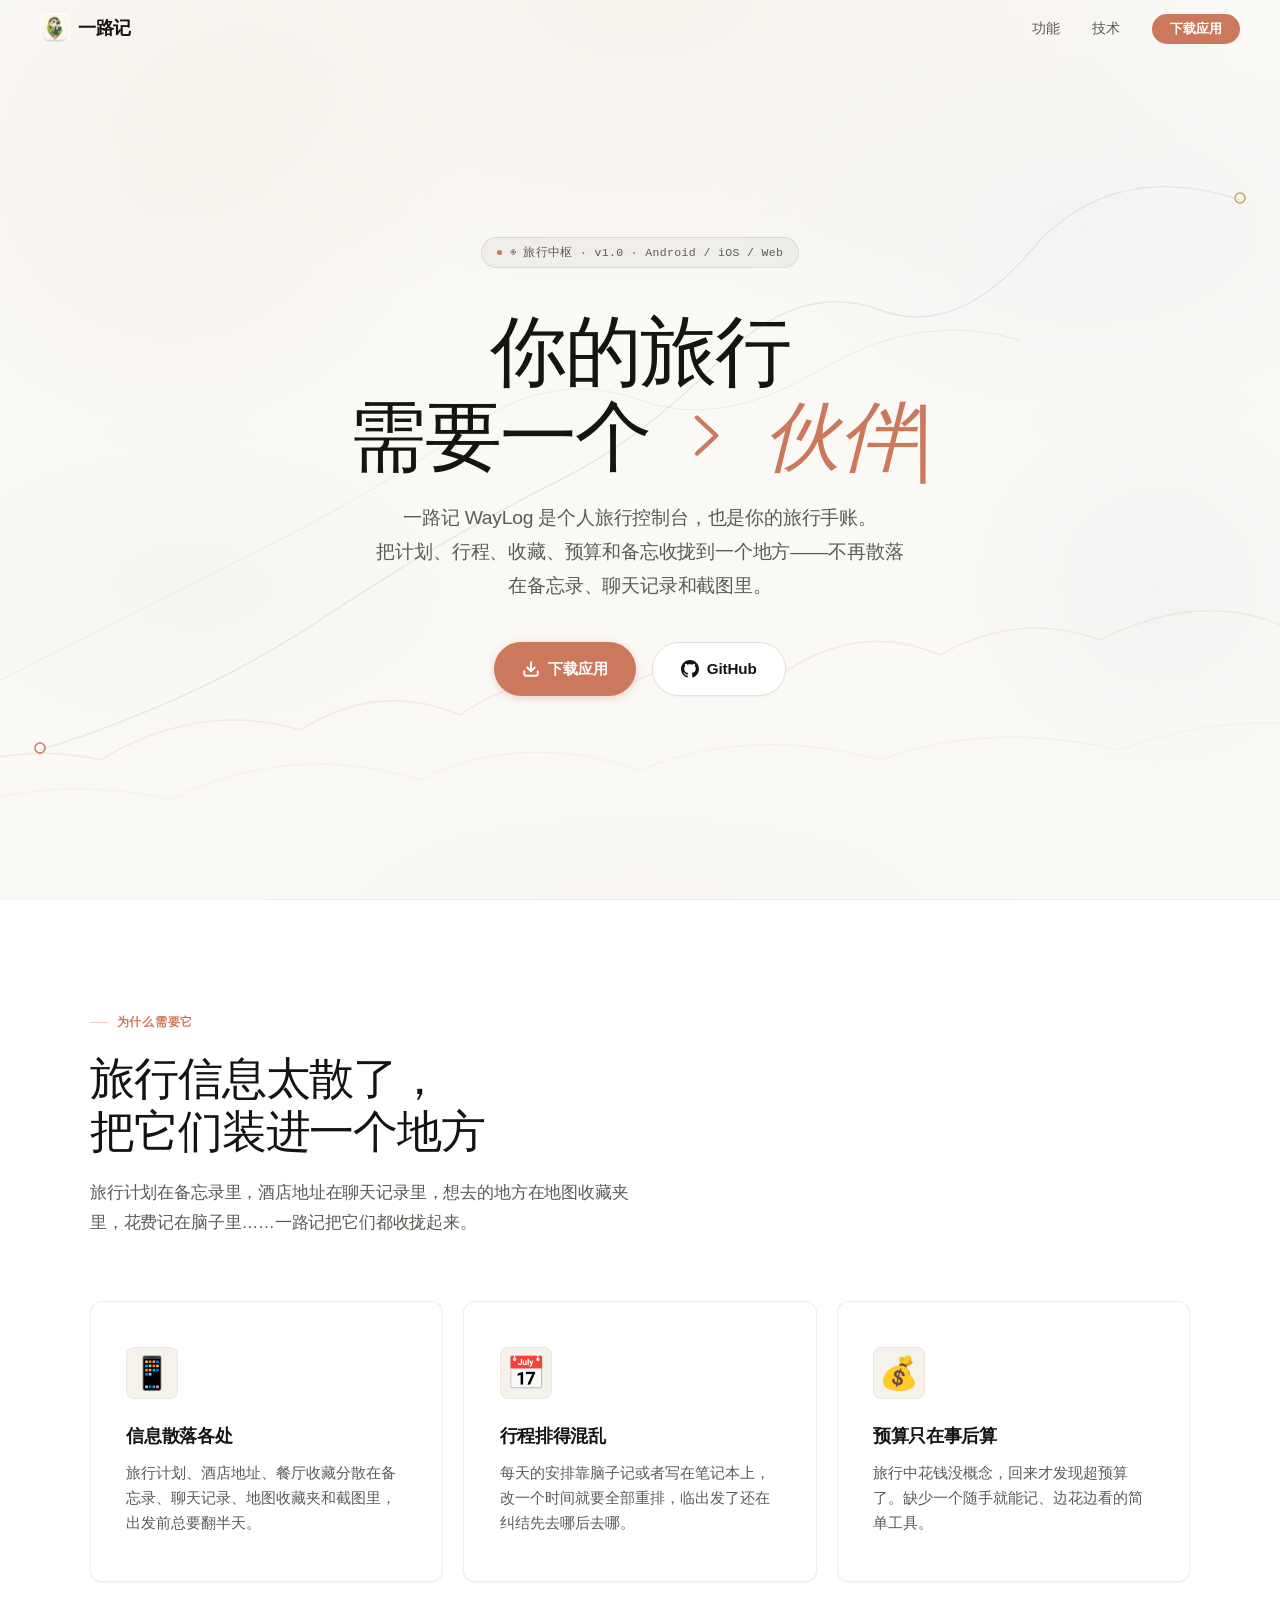
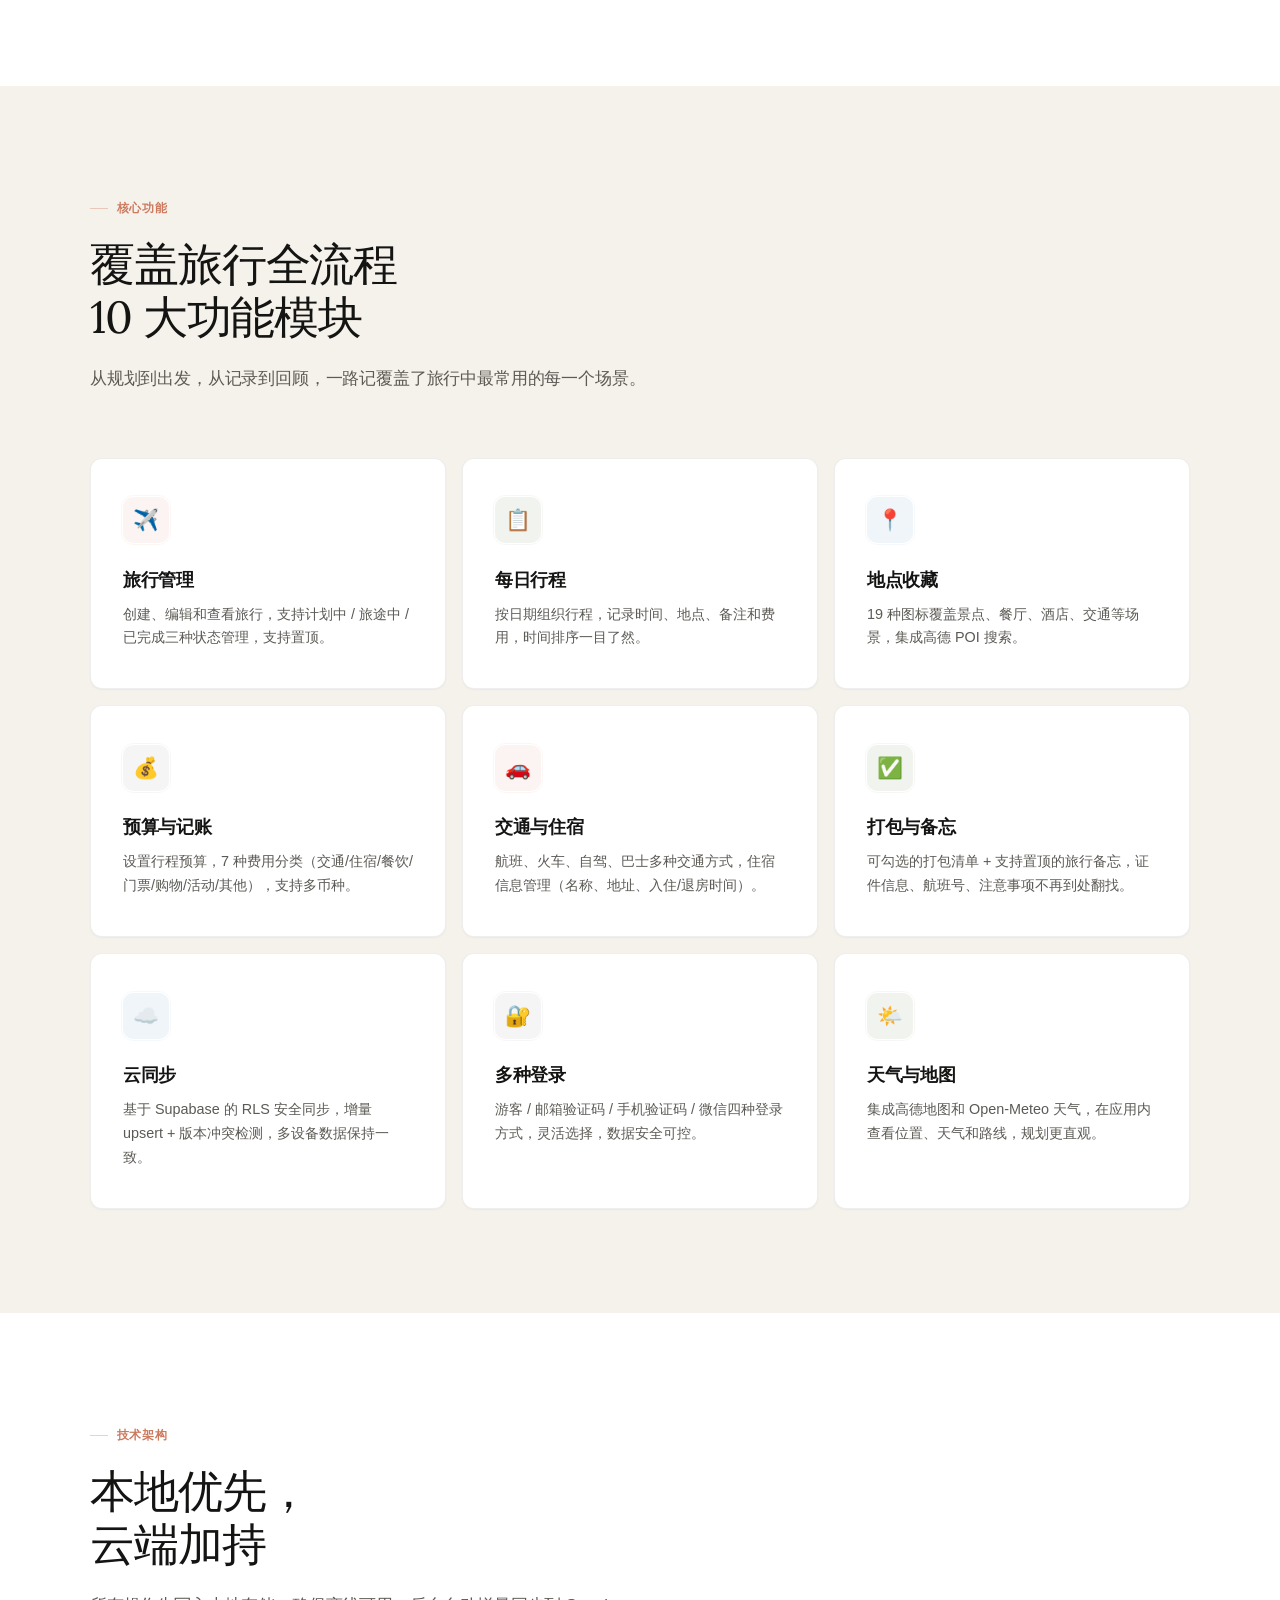
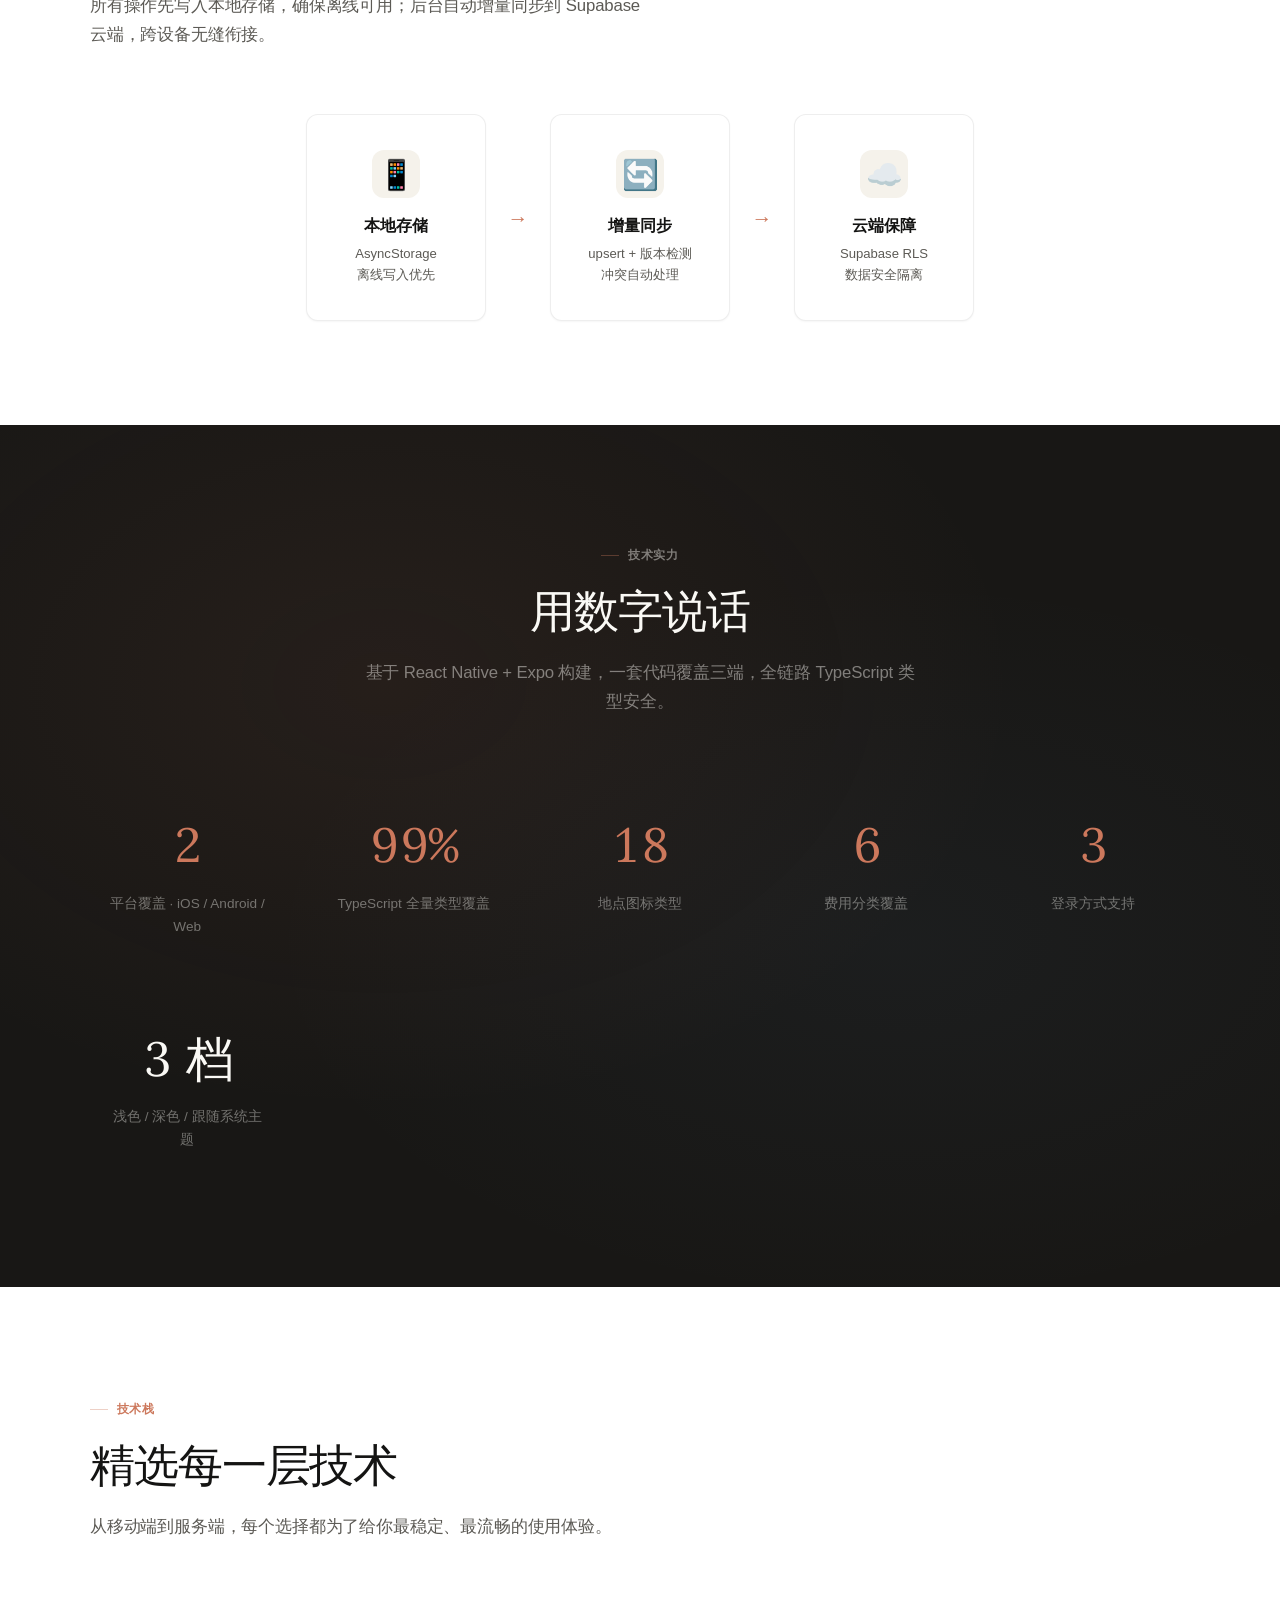
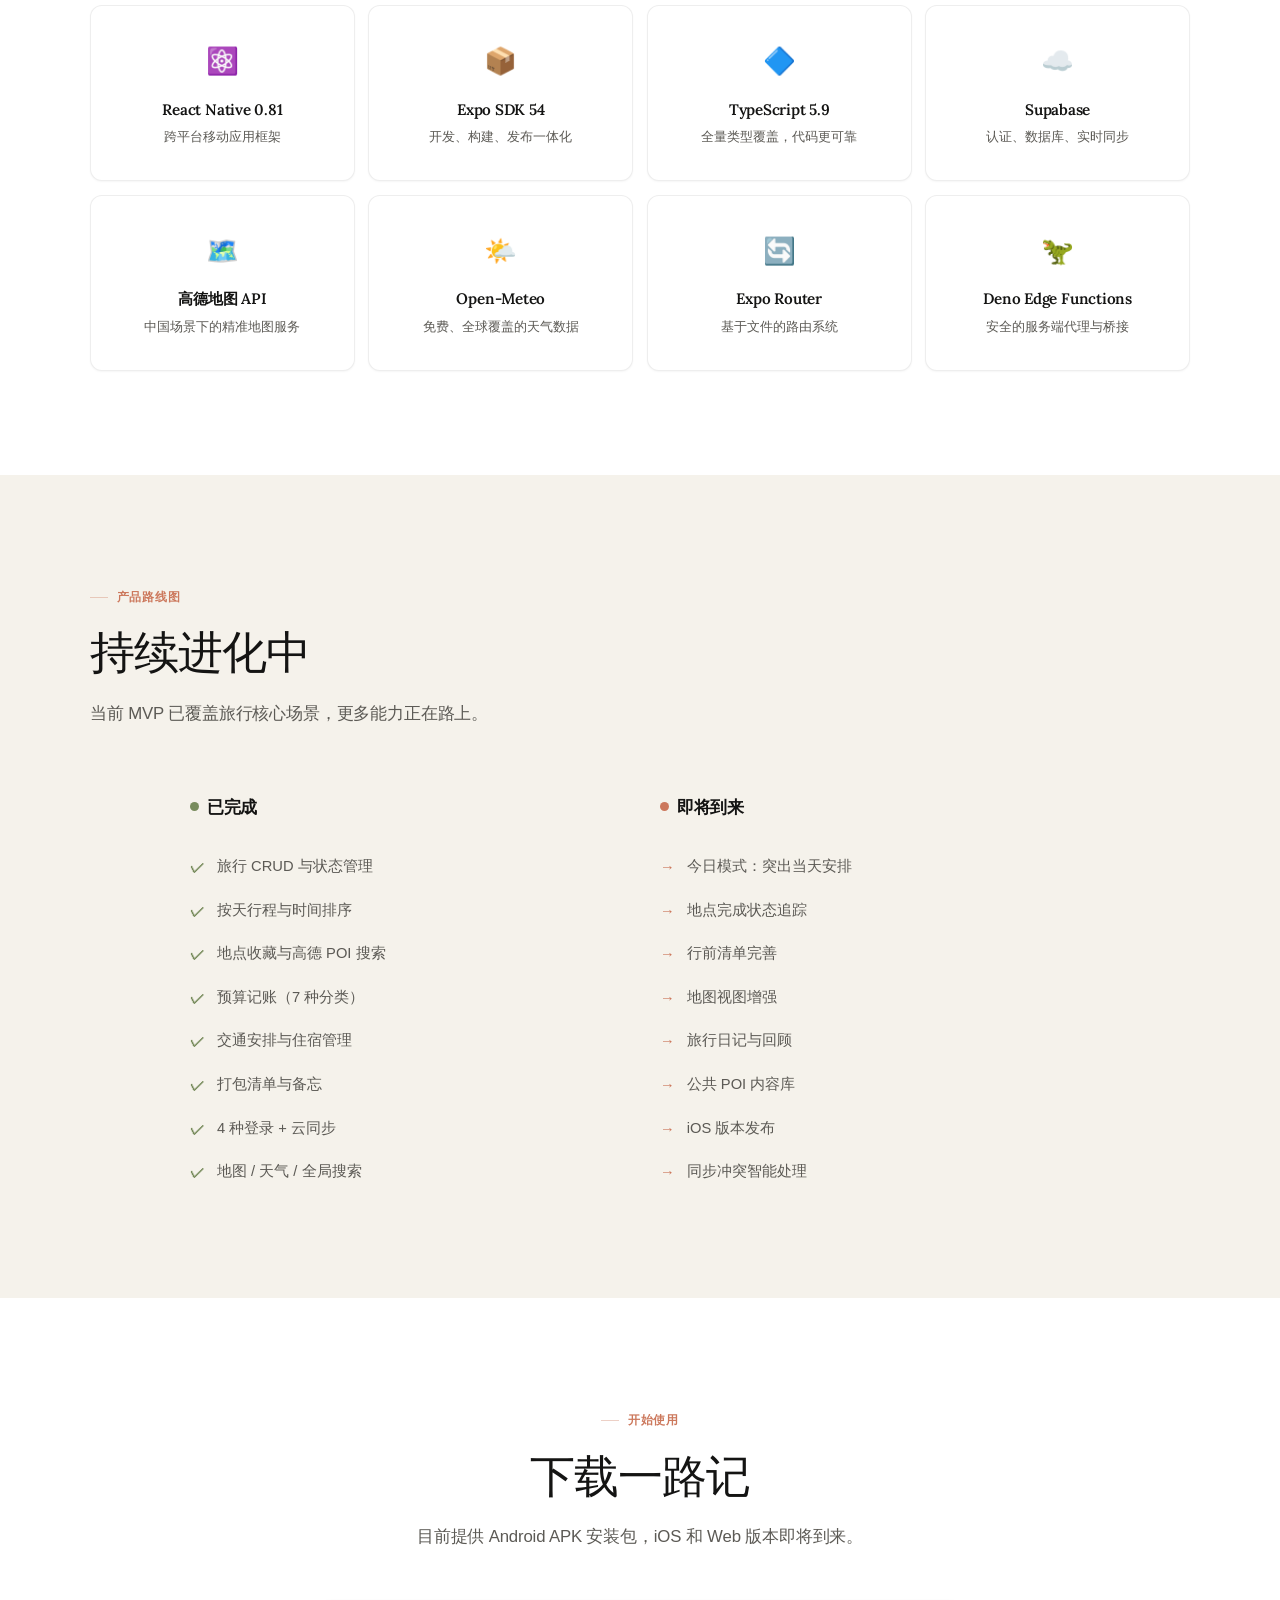
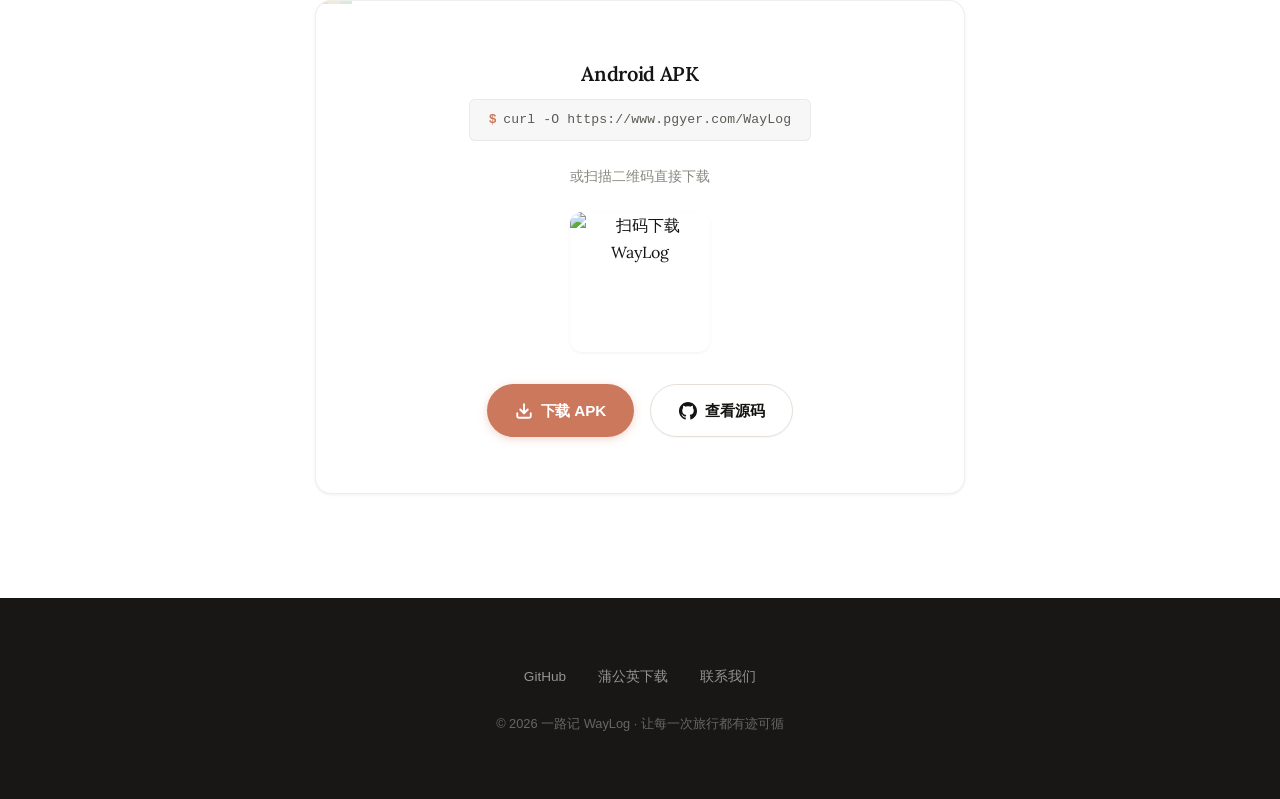
==== commit 88c3d691: "重构宣传网页ui" ====
--- a/index.html
+++ b/index.html
@@ -10,6 +10,19 @@
     />
     <link rel="icon" type="image/png" sizes="32x32" href="favicon.png" />
     <link rel="apple-touch-icon" href="icon.png" />
+
+    <!-- Google Fonts: Lora (editorial serif) -->
+    <link rel="preconnect" href="https://fonts.googleapis.com" />
+    <link rel="preconnect" href="https://fonts.gstatic.com" crossorigin />
+    <link
+      href="https://fonts.googleapis.com/css2?family=Lora:ital,wght@0,400;0,500;0,600;1,400;1,500&display=swap"
+      rel="stylesheet"
+    />
+
+    <!-- GSAP + ScrollTrigger -->
+    <script src="https://cdnjs.cloudflare.com/ajax/libs/gsap/3.12.5/gsap.min.js"></script>
+    <script src="https://cdnjs.cloudflare.com/ajax/libs/gsap/3.12.5/ScrollTrigger.min.js"></script>
+
     <style>
       /* ===== Reset & Base ===== */
       *,
@@ -26,12 +39,12 @@
       }
       body {
         font-family:
-          -apple-system, BlinkMacSystemFont, "SF Pro Display", "SF Pro Text",
-          "Helvetica Neue", "PingFang SC", "Noto Sans SC", sans-serif;
-        color: var(--color-text);
-        background: var(--color-bg);
+          "Lora", "Noto Serif SC", "Source Han Serif SC", Georgia,
+          "Times New Roman", serif;
+        color: var(--ink);
+        background: var(--canvas);
         overflow-x: hidden;
-        line-height: 1.6;
+        line-height: 1.7;
       }
       img {
         display: block;
@@ -39,7 +52,7 @@
       }
       a:focus-visible,
       button:focus-visible {
-        outline: 2px solid var(--color-blue);
+        outline: 2px solid var(--coral);
         outline-offset: 2px;
         border-radius: 4px;
       }
@@ -47,65 +60,64 @@
         -webkit-tap-highlight-color: transparent;
       }
 
-      /* ===== Design Tokens ===== */
+      /* ===== Design Tokens (Anthropic Warm Editorial) ===== */
       :root {
-        /* Color palette */
-        --color-blue: #0071e3;
-        --color-blue-dark: #0066cc;
-        --color-blue-light: #409cff;
-        --color-purple: #5856d6;
-        --color-violet: #af52de;
-        --color-green: #34c759;
-        --color-orange: #ff9500;
-        --color-red: #ff3b30;
-        --color-teal: #5ac8fa;
-
-        /* Neutrals */
-        --color-text: #1d1d1f;
-        --color-text-secondary: #86868b;
-        --color-text-tertiary: #aeaeb2;
-        --color-bg: #ffffff;
-        --color-bg-secondary: #f5f5f7;
-        --color-bg-tertiary: #fbfbfd;
-        --color-border: rgba(0, 0, 0, 0.06);
-        --color-border-light: rgba(0, 0, 0, 0.04);
-
-        /* Glass */
-        --glass-bg: rgba(255, 255, 255, 0.72);
-        --glass-blur: saturate(180%) blur(20px);
-        --glass-border: rgba(255, 255, 255, 0.3);
-
-        /* Shadows */
-        --shadow-sm: 0 2px 8px rgba(0, 0, 0, 0.04);
-        --shadow-md: 0 8px 32px rgba(0, 0, 0, 0.06);
-        --shadow-lg: 0 20px 60px rgba(0, 0, 0, 0.08);
-        --shadow-xl: 0 30px 80px rgba(0, 0, 0, 0.12);
-        --shadow-glow-blue: 0 0 40px rgba(0, 113, 227, 0.25);
-        --shadow-glow-purple: 0 0 40px rgba(88, 86, 214, 0.25);
-
-        /* Radii */
-        --radius-sm: 12px;
-        --radius-md: 18px;
-        --radius-lg: 24px;
-        --radius-xl: 28px;
+        /* Canvas — warm cream, the signature Anthropic background */
+        --canvas: #faf9f5;
+        --surface: #ffffff;
+        --surface-warm: #f5f2eb;
+        --surface-card: #efe9de;
+        --surface-dark: #181715;
+
+        /* Text — warm dark, never pure black */
+        --ink: #141413;
+        --ink-secondary: #5c5a55;
+        --ink-tertiary: #8a8880;
+
+        /* Accent — Anthropic coral */
+        --coral: #cc785c;
+        --coral-hover: #b8684f;
+        --coral-light: rgba(204, 120, 92, 0.08);
+        --coral-glow: rgba(204, 120, 92, 0.15);
+
+        /* Secondary accents */
+        --blue: #6a9bcc;
+        --blue-light: rgba(106, 155, 204, 0.1);
+        --green: #788c5d;
+        --green-light: rgba(120, 140, 93, 0.1);
+
+        /* Borders */
+        --hairline: #e6dfd8;
+        --border-card: #e8e4dc;
+        --border-hover: #d4cfc4;
+
+        /* Shadows — minimal, editorial */
+        --shadow-xs: 0 1px 2px rgba(20, 20, 19, 0.04);
+        --shadow-sm: 0 1px 3px rgba(20, 20, 19, 0.06);
+        --shadow-md: 0 2px 8px rgba(20, 20, 19, 0.08);
+        --shadow-lg: 0 8px 32px rgba(20, 20, 19, 0.06);
+
+        /* Radii — hierarchical */
+        --radius-sm: 6px;
+        --radius-md: 8px;
+        --radius-lg: 12px;
+        --radius-xl: 16px;
+        --radius-pill: 9999px;
 
         /* Easing */
-        --ease-spring: cubic-bezier(0.34, 1.56, 0.64, 1);
         --ease-smooth: cubic-bezier(0.25, 0.1, 0.25, 1);
         --ease-out-expo: cubic-bezier(0.16, 1, 0.3, 1);
-        --ease-in-out: cubic-bezier(0.65, 0, 0.35, 1);
-      }
-
-      /* ===== Global noise texture ===== */
-      body::after {
-        content: "";
-        position: fixed;
-        inset: 0;
-        pointer-events: none;
-        z-index: 9999;
-        opacity: 0.03;
-        background-image: url("data:image/svg+xml,%3Csvg viewBox='0 0 256 256' xmlns='http://www.w3.org/2000/svg'%3E%3Cfilter id='noise'%3E%3CfeTurbulence baseFrequency='0.9' numOctaves='4' stitchTiles='stitch'/%3E%3C/filter%3E%3Crect width='100%25' height='100%25' filter='url(%23noise)'/%3E%3C/svg%3E");
-        background-size: 256px 256px;
+        --ease-spring: cubic-bezier(0.34, 1.56, 0.64, 1);
+
+        /* Nav */
+        --nav-height: 56px;
+      }
+
+      /* ===== Typography Utility ===== */
+      .sans {
+        font-family:
+          -apple-system, BlinkMacSystemFont, "SF Pro Display", "SF Pro Text",
+          "Helvetica Neue", "PingFang SC", "Noto Sans SC", sans-serif;
       }
 
       /* ===== Navigation ===== */
@@ -116,39 +128,14 @@
         right: 0;
         z-index: 100;
         padding: 0 2rem;
-        transition:
-          background 0.4s var(--ease-smooth),
-          backdrop-filter 0.4s var(--ease-smooth),
-          box-shadow 0.4s var(--ease-smooth);
+        transition: background 0.3s var(--ease-smooth), box-shadow 0.3s var(--ease-smooth);
       }
       .nav.scrolled {
-        background: var(--glass-bg);
-        backdrop-filter: saturate(200%) blur(24px);
-        -webkit-backdrop-filter: saturate(200%) blur(24px);
-        box-shadow:
-          0 1px 0 rgba(255, 255, 255, 0.5) inset,
-          0 2px 16px rgba(0, 0, 0, 0.06);
-      }
-      .nav.scrolled::after {
-        content: "";
-        position: absolute;
-        bottom: 0;
-        left: 0;
-        right: 0;
-        height: 2px;
-        background: linear-gradient(
-          90deg,
-          transparent 0%,
-          var(--color-blue) 20%,
-          var(--color-purple) 50%,
-          var(--color-blue) 80%,
-          transparent 100%
-        );
-        opacity: 0;
-        transition: opacity 0.5s var(--ease-smooth);
-      }
-      .nav.scrolled.visible-line::after {
-        opacity: 1;
+        background: rgba(250, 249, 245, 0.85);
+        backdrop-filter: blur(12px);
+        -webkit-backdrop-filter: blur(12px);
+        border-bottom: 1px solid var(--hairline);
+        box-shadow: var(--shadow-xs);
       }
       .nav-inner {
         max-width: 1200px;
@@ -156,35 +143,22 @@
         display: flex;
         align-items: center;
         justify-content: space-between;
-        height: 52px;
+        height: var(--nav-height);
       }
       .nav-logo {
-        font-size: 1.25rem;
-        font-weight: 700;
-        color: var(--color-text);
+        font-size: 1.15rem;
+        font-weight: 600;
+        color: var(--ink);
         text-decoration: none;
         display: flex;
         align-items: center;
         gap: 0.5rem;
         letter-spacing: -0.02em;
       }
-      .nav-logo img,
-      .nav-logo span {
-        animation: logoPulse 3s var(--ease-smooth) infinite;
-      }
       .nav-logo img {
-        width: 32px;
-        height: 32px;
-        border-radius: 8px;
-      }
-      @keyframes logoPulse {
-        0%,
-        100% {
-          transform: scale(1);
-        }
-        50% {
-          transform: scale(1.08);
-        }
+        width: 30px;
+        height: 30px;
+        border-radius: var(--radius-sm);
       }
       .nav-links {
         display: flex;
@@ -193,29 +167,32 @@
         align-items: center;
       }
       .nav-links a {
-        color: var(--color-text);
+        color: var(--ink-secondary);
         text-decoration: none;
         font-size: 0.875rem;
         font-weight: 500;
-        transition: color 0.3s;
+        transition: color 0.25s;
         letter-spacing: -0.01em;
+        font-family:
+          -apple-system, BlinkMacSystemFont, "SF Pro Text",
+          "PingFang SC", "Noto Sans SC", sans-serif;
       }
       .nav-links a:hover {
-        color: var(--color-blue);
+        color: var(--ink);
       }
       .nav-cta {
-        background: var(--color-blue);
+        background: var(--coral);
         color: #fff !important;
-        padding: 0.5rem 1.25rem;
-        border-radius: 24px;
+        padding: 0.45rem 1.15rem;
+        border-radius: var(--radius-pill);
         font-weight: 600 !important;
-        transition:
-          background 0.3s,
-          transform 0.4s var(--ease-spring) !important;
+        font-size: 0.8rem !important;
+        transition: background 0.3s, transform 0.3s var(--ease-spring) !important;
       }
       .nav-cta:hover {
-        background: var(--color-blue-dark);
-        transform: scale(1.05);
+        background: var(--coral-hover);
+        transform: scale(1.04);
+        color: #fff !important;
       }
 
       /* ===== Hero ===== */
@@ -228,155 +205,183 @@
         position: relative;
         overflow: hidden;
         padding: 6rem 2rem 4rem;
-        background: linear-gradient(180deg, var(--color-bg-secondary) 0%, var(--color-bg) 100%);
-      }
-      .hero::before {
-        content: "";
+        background:
+          radial-gradient(ellipse 80% 60% at 50% 0%, rgba(204,120,92,0.06) 0%, transparent 60%),
+          radial-gradient(ellipse 60% 50% at 85% 25%, rgba(106,155,204,0.05) 0%, transparent 50%),
+          radial-gradient(ellipse 50% 40% at 15% 65%, rgba(120,140,93,0.03) 0%, transparent 50%),
+          radial-gradient(ellipse 70% 30% at 50% 100%, rgba(204,120,92,0.02) 0%, transparent 50%);
+      }
+
+      /* Subtle warm ambient shapes */
+      .hero-ambient {
         position: absolute;
-        top: -50%;
-        left: -50%;
-        width: 200%;
-        height: 200%;
-        background:
-          radial-gradient(ellipse at 30% 20%, rgba(0, 113, 227, 0.08) 0%, transparent 50%),
-          radial-gradient(ellipse at 70% 50%, rgba(88, 86, 214, 0.05) 0%, transparent 50%),
-          radial-gradient(ellipse at 50% 80%, rgba(255, 149, 0, 0.04) 0%, transparent 50%),
-          radial-gradient(ellipse at 20% 70%, rgba(52, 199, 89, 0.03) 0%, transparent 50%);
-        animation: heroBgFloat 14s var(--ease-in-out) infinite;
-      }
-      @keyframes heroBgFloat {
-        0%,
-        100% {
-          transform: translate(0, 0) rotate(0deg);
-        }
-        33% {
-          transform: translate(1%, -1%) rotate(1deg);
-        }
-        66% {
-          transform: translate(-1%, 1%) rotate(-1deg);
-        }
-      }
-      /* Animated dot grid */
-      .hero::after {
-        content: "";
+        border-radius: 50%;
+        pointer-events: none;
+        z-index: 0;
+      }
+      .hero-ambient--1 {
+        width: 600px; height: 600px;
+        background: radial-gradient(circle, rgba(204, 120, 92, 0.06) 0%, transparent 70%);
+        top: -15%; left: -10%;
+        animation: ambientFloat 20s ease-in-out infinite alternate;
+      }
+      .hero-ambient--2 {
+        width: 450px; height: 450px;
+        background: radial-gradient(circle, rgba(106, 155, 204, 0.05) 0%, transparent 70%);
+        bottom: 10%; right: -8%;
+        animation: ambientFloat 24s ease-in-out infinite alternate-reverse;
+      }
+      @keyframes ambientFloat {
+        0% { transform: translate(0, 0) scale(1); }
+        100% { transform: translate(40px, -30px) scale(1.15); }
+      }
+
+      /* ===== Hero 简笔画 SVG 插图 ===== */
+      .hero-sketch {
         position: absolute;
         inset: 0;
-        background-image: radial-gradient(circle, rgba(0, 113, 227, 0.12) 1px, transparent 1px);
-        background-size: 40px 40px;
-        mask-image: radial-gradient(ellipse at 50% 40%, black 30%, transparent 70%);
-        -webkit-mask-image: radial-gradient(ellipse at 50% 40%, black 30%, transparent 70%);
-        animation: gridShift 20s linear infinite;
-        pointer-events: none;
-      }
-      @keyframes gridShift {
-        0% {
-          transform: translate(0, 0);
-        }
-        100% {
-          transform: translate(40px, 40px);
-        }
-      }
-      /* Floating orbs */
-      .hero-orb {
-        position: absolute;
-        border-radius: 50%;
-        filter: blur(80px);
-        opacity: 0.5;
         pointer-events: none;
         z-index: 0;
-      }
-      .hero-orb--1 {
-        width: 400px;
-        height: 400px;
-        background: radial-gradient(circle, rgba(0, 113, 227, 0.25), transparent);
-        top: 10%;
-        left: -5%;
-        animation: orbFloat1 10s var(--ease-in-out) infinite alternate;
-      }
-      .hero-orb--2 {
-        width: 300px;
-        height: 300px;
-        background: radial-gradient(circle, rgba(175, 82, 222, 0.15), transparent);
-        top: 50%;
-        right: -3%;
-        animation: orbFloat2 12s var(--ease-in-out) infinite alternate;
-      }
-      .hero-orb--3 {
-        width: 250px;
-        height: 250px;
-        background: radial-gradient(circle, rgba(255, 149, 0, 0.12), transparent);
-        bottom: 10%;
-        left: 40%;
-        animation: orbFloat3 14s var(--ease-in-out) infinite alternate;
-      }
-      @keyframes orbFloat1 {
-        0% {
-          transform: translate(0, 0) scale(1);
-        }
-        100% {
-          transform: translate(60px, -40px) scale(1.2);
-        }
-      }
-      @keyframes orbFloat2 {
-        0% {
-          transform: translate(0, 0) scale(1);
-        }
-        100% {
-          transform: translate(-50px, 30px) scale(1.15);
-        }
-      }
-      @keyframes orbFloat3 {
-        0% {
-          transform: translate(0, 0) scale(1);
-        }
-        100% {
-          transform: translate(30px, -50px) scale(1.1);
-        }
+        overflow: hidden;
+      }
+      .hero-sketch svg {
+        display: block;
+        width: 100%;
+        height: 100%;
+      }
+      /* 描边绘制动画 */
+      .sketch-draw {
+        stroke-dasharray: 3000;
+        stroke-dashoffset: 3000;
+        animation: sketchReveal 3s cubic-bezier(0.25, 0.1, 0.25, 1) forwards;
+        animation-play-state: paused;
+      }
+      .sketch-draw.draw {
+        animation-play-state: running;
+      }
+      @keyframes sketchReveal {
+        to { stroke-dashoffset: 0; }
+      }
+      .sketch-delay-1 { animation-delay: 0.3s; }
+      .sketch-delay-2 { animation-delay: 0.65s; }
+      .sketch-delay-3 { animation-delay: 1s; }
+      .sketch-delay-4 { animation-delay: 1.35s; }
+
+      /* 节点渐入 */
+      .sketch-dot {
+        opacity: 0;
+        transform-origin: center;
+        animation: sketchDotIn 0.7s cubic-bezier(0.34, 1.56, 0.64, 1) forwards;
+        animation-play-state: paused;
+      }
+      .sketch-dot.draw {
+        animation-play-state: running;
+      }
+      @keyframes sketchDotIn {
+        0% { opacity: 0; transform: scale(0); }
+        100% { opacity: 1; transform: scale(1); }
+      }
+      .sketch-dot-pulse {
+        animation: sketchDotPulse 3s ease-in-out infinite;
+        animation-delay: 2s;
+      }
+      @keyframes sketchDotPulse {
+        0%, 100% { opacity: 0.15; }
+        50% { opacity: 0.45; }
+      }
+      /* 响应式：移动端隐藏或缩小 */
+      @media (max-width: 768px) {
+        .hero-sketch { opacity: 0.6; }
       }
 
       .hero-content {
         position: relative;
         z-index: 1;
-        max-width: 800px;
+        max-width: 720px;
       }
       .hero-badge {
-        display: inline-block;
-        background: rgba(0, 113, 227, 0.08);
-        color: var(--color-blue);
-        font-size: 0.75rem;
-        font-weight: 600;
-        padding: 0.35rem 1rem;
-        border-radius: 20px;
-        margin-bottom: 1.5rem;
-        letter-spacing: 0.04em;
-        text-transform: uppercase;
+        display: inline-flex;
+        align-items: center;
+        gap: 0.5rem;
+        background: rgba(20, 20, 19, 0.04);
+        border: 0.5px solid rgba(20, 20, 19, 0.08);
+        color: var(--ink-secondary);
+        font-size: 0.72rem;
+        font-weight: 500;
+        padding: 0.3rem 0.9rem;
+        border-radius: var(--radius-pill);
+        margin-bottom: 2.5rem;
+        letter-spacing: 0.03em;
+        font-family: "SF Mono", "Cascadia Code", "Fira Code", "JetBrains Mono",
+          "Noto Sans SC", "PingFang SC", monospace;
+        box-shadow: none;
         animation: fadeInUp 0.8s ease-out;
-        box-shadow: 0 0 20px rgba(0, 113, 227, 0.06);
-        backdrop-filter: blur(8px);
-        -webkit-backdrop-filter: blur(8px);
+        backdrop-filter: blur(6px);
+        -webkit-backdrop-filter: blur(6px);
+      }
+      .hero-badge::before {
+        content: "";
+        width: 5px; height: 5px;
+        border-radius: 50%;
+        background: var(--coral);
+        box-shadow: 0 0 6px var(--coral-glow);
+        animation: dotPulse 2s ease-in-out infinite;
+      }
+      @keyframes dotPulse {
+        0%, 100% { opacity: 0.6; transform: scale(1); }
+        50% { opacity: 1; transform: scale(1.3); }
       }
       .hero h1 {
-        font-size: clamp(3rem, 7vw, 5.5rem);
-        font-weight: 700;
-        letter-spacing: -0.03em;
-        line-height: 1.05;
+        font-size: clamp(2.8rem, 6vw, 4.8rem);
+        font-weight: 400;
+        letter-spacing: -0.025em;
+        line-height: 1.1;
         margin-bottom: 1.5rem;
         animation: fadeInUp 0.8s 0.15s ease-out both;
-      }
-      .hero h1 .brand {
-        background: linear-gradient(135deg, var(--color-blue) 0%, var(--color-purple) 50%, var(--color-violet) 100%);
-        -webkit-background-clip: text;
-        -webkit-text-fill-color: transparent;
-        background-clip: text;
+        color: var(--ink);
+      }
+      .hero h1 .rotating-line {
+        color: var(--coral);
+        font-weight: 500;
+        font-style: italic;
+      }
+      .rotating-chevron {
+        vertical-align: baseline;
+        width: 0.72em;
+        height: 0.72em;
+        color: var(--coral);
+        display: inline-block;
+        margin-right: 0.15em;
+        margin-left: 0.15em;
+        flex-shrink: 0;
+      }
+      .rotating-word {
+        color: var(--coral);
+        font-weight: 500;
+        font-style: italic;
+      }
+      .rotating-cursor {
+        color: var(--coral);
+        font-weight: 300;
+        font-style: normal;
+        animation: cursorBlink 0.8s step-end infinite;
+      }
+      @keyframes cursorBlink {
+        0%, 100% { opacity: 1; }
+        50% { opacity: 0; }
       }
       .hero-subtitle {
-        font-size: clamp(1.15rem, 2.5vw, 1.5rem);
-        color: var(--color-text-secondary);
+        font-size: clamp(1.05rem, 2vw, 1.2rem);
+        color: var(--ink-secondary);
         font-weight: 400;
-        max-width: 600px;
+        max-width: 540px;
         margin: 0 auto 2.5rem;
         animation: fadeInUp 0.8s 0.3s ease-out both;
         letter-spacing: -0.01em;
+        line-height: 1.75;
+        font-family:
+          -apple-system, BlinkMacSystemFont, "SF Pro Text",
+          "PingFang SC", "Noto Sans SC", sans-serif;
       }
       .hero-actions {
         display: flex;
@@ -386,355 +391,335 @@
         animation: fadeInUp 0.8s 0.45s ease-out both;
       }
       .btn {
-        padding: 0.85rem 2rem;
-        border-radius: 28px;
-        font-size: 1rem;
+        padding: 0.8rem 1.75rem;
+        border-radius: var(--radius-pill);
+        font-size: 0.95rem;
         font-weight: 600;
         text-decoration: none;
         display: inline-flex;
         align-items: center;
         gap: 0.5rem;
-        transition: all 0.4s var(--ease-spring);
+        transition: all 0.35s var(--ease-smooth);
         letter-spacing: -0.01em;
         cursor: pointer;
         border: none;
+        font-family:
+          -apple-system, BlinkMacSystemFont, "SF Pro Text",
+          "PingFang SC", "Noto Sans SC", sans-serif;
       }
       .btn-primary {
-        background: var(--color-blue);
+        background: var(--coral);
         color: #fff;
-        box-shadow: 0 4px 16px rgba(0, 113, 227, 0.3);
-        animation: btnPulse 3s var(--ease-in-out) infinite;
+        box-shadow: 0 2px 8px rgba(204, 120, 92, 0.3);
       }
       .btn-primary:hover {
-        background: var(--color-blue-dark);
+        background: var(--coral-hover);
         transform: translateY(-2px);
-        box-shadow: 0 8px 28px rgba(0, 113, 227, 0.4);
-        animation: none;
-      }
-      @keyframes btnPulse {
-        0%,
-        100% {
-          box-shadow: 0 4px 16px rgba(0, 113, 227, 0.3);
-        }
-        50% {
-          box-shadow: 0 4px 30px rgba(0, 113, 227, 0.5);
-        }
+        box-shadow: 0 4px 16px rgba(204, 120, 92, 0.4);
       }
       .btn-secondary {
-        background: #e8e8ed;
-        color: var(--color-text);
+        background: var(--surface);
+        color: var(--ink);
+        border: 1px solid var(--hairline);
+        box-shadow: var(--shadow-xs);
       }
       .btn-secondary:hover {
-        background: #dbdbdf;
+        border-color: var(--border-hover);
+        background: var(--surface-warm);
         transform: translateY(-2px);
-      }
-
-      /* Floating app cards */
-      .hero-mockup {
-        position: relative;
-        margin-top: 4rem;
-        animation: fadeInUp 0.8s 0.6s ease-out both;
-      }
-      .mockup-cards {
-        display: flex;
-        gap: 1.5rem;
-        justify-content: center;
-        perspective: 1000px;
-        flex-wrap: wrap;
-      }
-      .mockup-card {
-        width: 180px;
-        height: 320px;
-        border-radius: var(--radius-lg);
-        background: rgba(255, 255, 255, 0.8);
-        backdrop-filter: blur(20px);
-        -webkit-backdrop-filter: blur(20px);
-        border: 1px solid rgba(0, 0, 0, 0.06);
-        box-shadow: var(--shadow-lg), 0 4px 16px rgba(0, 0, 0, 0.04);
-        display: flex;
-        flex-direction: column;
-        align-items: center;
-        justify-content: center;
-        gap: 0.5rem;
-        font-weight: 600;
-        color: var(--color-text-secondary);
-        font-size: 0.8rem;
-        transition: transform 0.5s var(--ease-smooth), box-shadow 0.5s var(--ease-smooth);
-        position: relative;
-      }
-      .mockup-card:nth-child(1) {
-        transform: rotateY(8deg) rotateX(4deg) translateY(20px);
-      }
-      .mockup-card:nth-child(2) {
-        transform: rotateY(0deg) translateY(0px);
-        z-index: 2;
-        animation: centerCardGlow 3s var(--ease-in-out) infinite alternate;
-      }
-      @keyframes centerCardGlow {
-        0% {
-          box-shadow: 0 24px 72px rgba(0, 0, 0, 0.12), 0 4px 20px rgba(0, 113, 227, 0.1);
-        }
-        100% {
-          box-shadow: 0 24px 72px rgba(0, 0, 0, 0.12), 0 4px 40px rgba(0, 113, 227, 0.22);
-        }
-      }
-      .mockup-card:nth-child(3) {
-        transform: rotateY(-8deg) rotateX(4deg) translateY(20px);
-      }
-      .mockup-card:hover {
-        transform: rotateY(0) translateY(-12px) !important;
-        box-shadow: var(--shadow-xl) !important;
-      }
-      .mockup-icon {
-        font-size: 2.5rem;
-      }
-      .mockup-label {
-        font-size: 0.75rem;
-        font-weight: 500;
+        box-shadow: var(--shadow-sm);
       }
 
       /* ===== Section Common ===== */
       .section {
-        padding: 7rem 2rem;
+        padding: 6.5rem 2rem;
       }
       .section-inner {
         max-width: 1100px;
         margin: 0 auto;
       }
       .section-label {
-        font-size: 0.8rem;
+        font-size: 0.72rem;
         font-weight: 600;
         letter-spacing: 0.06em;
         text-transform: uppercase;
-        color: var(--color-blue);
-        margin-bottom: 1rem;
+        color: var(--coral);
+        margin-bottom: 1.15rem;
+        display: inline-flex;
+        align-items: center;
+        gap: 0.55rem;
+        font-family:
+          -apple-system, BlinkMacSystemFont, "SF Pro Text",
+          "PingFang SC", "Noto Sans SC", sans-serif;
+      }
+      .section-label::before {
+        content: "";
+        display: inline-block;
+        width: 18px;
+        height: 1px;
+        background: var(--coral);
+        opacity: 0.35;
       }
       .section-title {
-        font-size: clamp(2.2rem, 4vw, 3.2rem);
-        font-weight: 700;
-        letter-spacing: -0.03em;
-        line-height: 1.15;
+        font-size: clamp(2rem, 3.5vw, 2.8rem);
+        font-weight: 400;
+        letter-spacing: -0.025em;
+        line-height: 1.2;
         margin-bottom: 1.25rem;
+        color: var(--ink);
       }
       .section-desc {
-        font-size: 1.2rem;
-        color: var(--color-text-secondary);
-        max-width: 600px;
-        line-height: 1.6;
+        font-size: 1.05rem;
+        color: var(--ink-secondary);
+        max-width: 560px;
+        line-height: 1.75;
         letter-spacing: -0.01em;
-      }
-
-      /* ===== Section Dividers ===== */
-      .section-divider {
-        line-height: 0;
+        font-family:
+          -apple-system, BlinkMacSystemFont, "SF Pro Text",
+          "PingFang SC", "Noto Sans SC", sans-serif;
+      }
+
+      /* ===== Section Alternation ===== */
+      .section--warm {
+        background: var(--surface-warm);
+      }
+      .section--white {
+        background: var(--surface);
+      }
+
+      /* ===== Card System ===== */
+      .card {
+        background: var(--surface);
+        border: 0.5px solid rgba(20, 20, 19, 0.07);
+        border-radius: var(--radius-lg);
+        position: relative;
         overflow: hidden;
+        transition:
+          transform 0.4s var(--ease-out-expo),
+          border-color 0.4s var(--ease-smooth),
+          box-shadow 0.4s var(--ease-smooth);
+        box-shadow: var(--shadow-xs);
+      }
+      /* 卡片顶部微妙的亮边 */
+      .card::after {
+        content: "";
+        position: absolute;
+        top: 0; left: 8px; right: 8px;
+        height: 1px;
+        background: linear-gradient(90deg, transparent, rgba(20,20,19,0.04), transparent);
+        opacity: 0;
+        transition: opacity 0.4s var(--ease-smooth);
+        pointer-events: none;
+        z-index: 2;
+      }
+      .card:hover {
+        transform: translateY(-4px);
+        border-color: rgba(204, 120, 92, 0.25);
+        box-shadow:
+          0 0 0 1px rgba(204, 120, 92, 0.06),
+          0 4px 20px rgba(20, 20, 19, 0.08);
+      }
+      .card:hover::after {
+        opacity: 1;
+      }
+      .card > * {
         position: relative;
         z-index: 1;
       }
-      .section-divider svg {
-        display: block;
-        width: 100%;
-        height: 60px;
-      }
-      .section-divider--dark {
-        background: var(--color-bg);
-      }
-      .section-divider--dark svg {
-        height: 80px;
-      }
-      .section-divider--dark-reverse {
-        background: #f5f5f7;
-      }
-      .section-divider--dark-reverse svg {
-        height: 80px;
-      }
 
       /* ===== Problem Section ===== */
-      .problem {
-        background: var(--color-bg-tertiary);
-      }
       .problem-grid {
         display: grid;
         grid-template-columns: repeat(auto-fit, minmax(280px, 1fr));
-        gap: 2rem;
+        gap: 1.25rem;
         margin-top: 4rem;
       }
       .problem-card {
-        background: rgba(255, 255, 255, 0.7);
-        backdrop-filter: blur(12px);
-        -webkit-backdrop-filter: blur(12px);
+        padding: 2.8rem 2.2rem;
+      }
+      .problem-card .icon {
+        font-size: 2rem;
+        margin-bottom: 1.35rem;
+        display: inline-flex;
+        align-items: center;
+        justify-content: center;
+        width: 52px; height: 52px;
         border-radius: var(--radius-md);
-        padding: 2rem;
-        border: 1px solid rgba(255, 255, 255, 0.5);
-        transition:
-          transform 0.4s var(--ease-smooth),
-          box-shadow 0.4s var(--ease-smooth);
-        position: relative;
-        overflow: hidden;
-      }
-      .problem-card::before {
-        content: "";
-        position: absolute;
-        inset: 0;
-        border-radius: inherit;
-        padding: 1.5px;
-        background: linear-gradient(
-          135deg,
-          rgba(0, 113, 227, 0.4),
-          rgba(88, 86, 214, 0.4),
-          rgba(175, 82, 222, 0.4)
-        );
-        -webkit-mask: linear-gradient(#fff 0 0) content-box, linear-gradient(#fff 0 0);
-        -webkit-mask-composite: xor;
-        mask-composite: exclude;
-        opacity: 0;
-        transition: opacity 0.4s var(--ease-smooth);
-      }
-      .problem-card:hover::before {
-        opacity: 1;
-      }
-      .problem-card:hover {
-        transform: translateY(-6px);
-        box-shadow: var(--shadow-lg), var(--shadow-glow-purple);
-      }
-      .problem-card .icon {
-        font-size: 2.5rem;
-        margin-bottom: 1rem;
+        background: var(--surface-warm);
+        border: 0.5px solid rgba(20,20,19,0.05);
       }
       .problem-card h3 {
-        font-size: 1.2rem;
+        font-size: 1.15rem;
         font-weight: 600;
-        margin-bottom: 0.5rem;
-        letter-spacing: -0.02em;
-        position: relative;
-        z-index: 1;
+        margin-bottom: 0.6rem;
+        letter-spacing: -0.015em;
+        color: var(--ink);
       }
       .problem-card p {
-        color: var(--color-text-secondary);
-        font-size: 0.95rem;
-        line-height: 1.6;
-        position: relative;
-        z-index: 1;
+        color: var(--ink-secondary);
+        font-size: 0.92rem;
+        line-height: 1.7;
+        font-family:
+          -apple-system, BlinkMacSystemFont, "SF Pro Text",
+          "PingFang SC", "Noto Sans SC", sans-serif;
       }
 
       /* ===== Features Section ===== */
       .features-grid {
         display: grid;
         grid-template-columns: repeat(auto-fit, minmax(300px, 1fr));
-        gap: 1.5rem;
+        gap: 1rem;
         margin-top: 4rem;
       }
       .feature-card {
-        background: rgba(255, 255, 255, 0.75);
-        backdrop-filter: blur(14px);
-        -webkit-backdrop-filter: blur(14px);
-        border-radius: var(--radius-lg);
-        padding: 2.5rem 2rem;
-        border: 1px solid rgba(255, 255, 255, 0.4);
-        transition: all 0.4s var(--ease-smooth);
+        padding: 2.4rem 2rem;
+      }
+      .feature-icon {
+        width: 46px;
+        height: 46px;
+        border-radius: 10px;
+        display: flex;
+        align-items: center;
+        justify-content: center;
+        font-size: 1.3rem;
+        margin-bottom: 1.35rem;
         position: relative;
-        overflow: hidden;
-      }
-      /* Inner warm gradient */
-      .feature-card::before {
-        content: "";
-        position: absolute;
-        inset: 1px;
-        border-radius: calc(var(--radius-lg) - 1px);
-        background: linear-gradient(135deg, rgba(0, 113, 227, 0.02), rgba(88, 86, 214, 0.02));
-        opacity: 0;
-        transition: opacity 0.4s;
-        z-index: 0;
-        pointer-events: none;
-      }
-      /* Rotating border beam */
-      .feature-card::after {
+      }
+      .feature-icon::after {
         content: "";
         position: absolute;
         inset: -2px;
-        border-radius: inherit;
-        background: conic-gradient(
-          from 0deg,
-          transparent,
-          rgba(0, 113, 227, 0.3),
-          rgba(88, 86, 214, 0.3),
-          transparent,
-          transparent
-        );
-        opacity: 0;
-        transition: opacity 0.4s;
-        z-index: 0;
+        border-radius: 12px;
+        border: 0.5px solid transparent;
+        opacity: 0.4;
         pointer-events: none;
       }
-      .feature-card:hover {
-        transform: translateY(-6px);
-        box-shadow: 0 24px 56px rgba(0, 0, 0, 0.08);
-        border-color: rgba(0, 113, 227, 0.15);
-      }
-      .feature-card:hover::before {
-        opacity: 1;
-      }
-      .feature-card:hover::after {
-        opacity: 1;
-        animation: borderSpin 3s linear infinite;
-      }
-      @keyframes borderSpin {
-        0% {
-          transform: rotate(0deg);
-        }
-        100% {
-          transform: rotate(360deg);
-        }
-      }
-      .feature-card > * {
-        position: relative;
-        z-index: 1;
-      }
-      .feature-icon {
-        width: 52px;
-        height: 52px;
-        border-radius: 16px;
+      .feature-icon.coral  {
+        background: var(--coral-light);
+      }
+      .feature-icon.coral::after {
+        border-color: rgba(204,120,92,0.15);
+      }
+      .feature-icon.blue   {
+        background: var(--blue-light);
+      }
+      .feature-icon.blue::after {
+        border-color: rgba(106,155,204,0.15);
+      }
+      .feature-icon.green  {
+        background: var(--green-light);
+      }
+      .feature-icon.green::after {
+        border-color: rgba(120,140,93,0.15);
+      }
+      .feature-icon.gray   {
+        background: rgba(20,20,19,0.04);
+      }
+      .feature-icon.gray::after {
+        border-color: rgba(20,20,19,0.08);
+      }
+      .feature-card h3 {
+        font-size: 1.1rem;
+        font-weight: 600;
+        margin-bottom: 0.5rem;
+        letter-spacing: -0.015em;
+        color: var(--ink);
+      }
+      .feature-card p {
+        color: var(--ink-secondary);
+        font-size: 0.9rem;
+        line-height: 1.65;
+        font-family:
+          -apple-system, BlinkMacSystemFont, "SF Pro Text",
+          "PingFang SC", "Noto Sans SC", sans-serif;
+      }
+
+      /* ===== Architecture Section ===== */
+      .arch-flow {
         display: flex;
         align-items: center;
         justify-content: center;
-        font-size: 1.6rem;
-        margin-bottom: 1.5rem;
-      }
-      .feature-icon.blue {
-        background: rgba(0, 113, 227, 0.1);
-      }
-      .feature-icon.green {
-        background: rgba(52, 199, 89, 0.1);
-      }
-      .feature-icon.orange {
-        background: rgba(255, 149, 0, 0.1);
-      }
-      .feature-icon.purple {
-        background: rgba(175, 82, 222, 0.1);
-      }
-      .feature-icon.red {
-        background: rgba(255, 59, 48, 0.1);
-      }
-      .feature-icon.teal {
-        background: rgba(90, 200, 250, 0.1);
-      }
-      .feature-card h3 {
-        font-size: 1.25rem;
+        gap: 1rem;
+        margin-top: 4rem;
+        flex-wrap: wrap;
+      }
+      .arch-node {
+        background: var(--surface);
+        border-radius: var(--radius-lg);
+        padding: 2.2rem 2rem;
+        text-align: center;
+        border: 0.5px solid rgba(20, 20, 19, 0.07);
+        box-shadow: var(--shadow-xs);
+        min-width: 180px;
+        position: relative;
+        transition:
+          transform 0.4s var(--ease-out-expo),
+          border-color 0.4s var(--ease-smooth),
+          box-shadow 0.4s var(--ease-smooth);
+        overflow: hidden;
+      }
+      .arch-node::after {
+        content: "";
+        position: absolute;
+        top: 0; left: 12px; right: 12px;
+        height: 1px;
+        background: linear-gradient(90deg, transparent, rgba(20,20,19,0.04), transparent);
+        opacity: 0;
+        transition: opacity 0.4s var(--ease-smooth);
+        pointer-events: none;
+      }
+      .arch-node:hover {
+        transform: translateY(-4px);
+        border-color: rgba(204, 120, 92, 0.25);
+        box-shadow:
+          0 0 0 1px rgba(204, 120, 92, 0.06),
+          0 4px 20px rgba(20, 20, 19, 0.08);
+      }
+      .arch-node:hover::after {
+        opacity: 1;
+      }
+      .arch-node .arch-icon {
+        font-size: 1.85rem;
+        margin-bottom: 0.85rem;
+        display: inline-flex;
+        align-items: center;
+        justify-content: center;
+        width: 48px; height: 48px;
+        border-radius: 12px;
+        background: var(--surface-warm);
+      }
+      .arch-node h4 {
+        font-size: 1rem;
         font-weight: 600;
-        margin-bottom: 0.6rem;
-        letter-spacing: -0.02em;
-      }
-      .feature-card p {
-        color: var(--color-text-secondary);
-        font-size: 0.95rem;
-        line-height: 1.6;
-      }
-
-      /* ===== Showcase Section ===== */
+        letter-spacing: -0.015em;
+        margin-bottom: 0.35rem;
+        color: var(--ink);
+      }
+      .arch-node p {
+        font-size: 0.82rem;
+        color: var(--ink-secondary);
+        line-height: 1.55;
+        font-family:
+          -apple-system, BlinkMacSystemFont, "SF Pro Text",
+          "PingFang SC", "Noto Sans SC", sans-serif;
+      }
+      .arch-arrow {
+        display: flex;
+        align-items: center;
+        justify-content: center;
+        width: 32px; height: 32px;
+        flex-shrink: 0;
+        color: var(--coral);
+        opacity: 0.35;
+        font-size: 1.3rem;
+        font-weight: 300;
+      }
+
+      /* ===== Showcase / Stats Section ===== */
       .showcase {
-        background: #000;
-        color: #fff;
-        padding: 8rem 2rem;
+        background: var(--surface-dark);
+        color: #faf9f5;
+        padding: 7rem 2rem;
         text-align: center;
         overflow: hidden;
         position: relative;
@@ -744,176 +729,208 @@
         position: absolute;
         inset: 0;
         background:
-          radial-gradient(ellipse at 30% 20%, rgba(0, 113, 227, 0.2) 0%, transparent 50%),
-          radial-gradient(ellipse at 70% 60%, rgba(88, 86, 214, 0.15) 0%, transparent 50%),
-          radial-gradient(ellipse at 50% 40%, rgba(175, 82, 222, 0.1) 0%, transparent 60%);
-        animation: showcaseBgFloat 10s var(--ease-in-out) infinite alternate;
-      }
-      @keyframes showcaseBgFloat {
-        0% {
-          transform: scale(1) rotate(0deg);
-          opacity: 0.8;
-        }
-        100% {
-          transform: scale(1.1) rotate(2deg);
-          opacity: 1;
-        }
+          radial-gradient(ellipse at 30% 30%, rgba(204, 120, 92, 0.08) 0%, transparent 50%),
+          radial-gradient(ellipse at 70% 60%, rgba(106, 155, 204, 0.05) 0%, transparent 50%);
+        pointer-events: none;
       }
       .showcase .section-inner {
         position: relative;
         z-index: 1;
       }
       .showcase .section-label {
-        color: rgba(255, 255, 255, 0.7);
-        position: relative;
-        z-index: 1;
+        color: rgba(250, 249, 245, 0.45);
       }
       .showcase .section-title {
-        color: #fff;
-        position: relative;
-        z-index: 1;
+        color: #faf9f5;
       }
       .showcase .section-desc {
-        color: rgba(255, 255, 255, 0.6);
+        color: rgba(250, 249, 245, 0.45);
         margin: 0 auto;
-        position: relative;
-        z-index: 1;
+        font-family:
+          -apple-system, BlinkMacSystemFont, "SF Pro Text",
+          "PingFang SC", "Noto Sans SC", sans-serif;
       }
       .showcase-grid {
         display: grid;
-        grid-template-columns: repeat(auto-fit, minmax(200px, 1fr));
+        grid-template-columns: repeat(auto-fit, minmax(180px, 1fr));
         gap: 2rem;
         margin-top: 4rem;
-        position: relative;
-        z-index: 1;
       }
       .showcase-stat {
         text-align: center;
-        position: relative;
-      }
-      /* Divider between stats on desktop */
-      .showcase-stat + .showcase-stat::before {
-        content: "";
-        position: absolute;
-        left: -1rem;
-        top: 10%;
-        height: 80%;
-        width: 1px;
-        background: linear-gradient(180deg, transparent, rgba(255, 255, 255, 0.2), transparent);
+        padding: 1.5rem 1rem;
       }
       .showcase-stat .num {
         font-size: 3rem;
-        font-weight: 700;
+        font-weight: 400;
         letter-spacing: -0.03em;
-        color: #fff;
+        color: #faf9f5;
+        font-variant-numeric: tabular-nums;
+        font-family: "Lora", "Noto Serif SC", Georgia, serif;
       }
       .showcase-stat .num.count {
-        background: linear-gradient(135deg, #fff 0%, rgba(255, 255, 255, 0.7) 100%);
-        -webkit-background-clip: text;
-        -webkit-text-fill-color: transparent;
-        background-clip: text;
-        color: transparent;
+        color: var(--coral);
       }
       .showcase-stat .label {
-        color: rgba(255, 255, 255, 0.6);
-        font-size: 0.9rem;
-        margin-top: 0.25rem;
+        color: rgba(250, 249, 245, 0.4);
+        font-size: 0.85rem;
+        margin-top: 0.35rem;
+        font-family:
+          -apple-system, BlinkMacSystemFont, "SF Pro Text",
+          "PingFang SC", "Noto Sans SC", sans-serif;
       }
 
       /* ===== Tech Section ===== */
-      .tech {
-        background: var(--color-bg-secondary);
-      }
       .tech-grid {
         display: grid;
-        grid-template-columns: repeat(auto-fit, minmax(250px, 1fr));
-        gap: 1.25rem;
+        grid-template-columns: repeat(auto-fit, minmax(220px, 1fr));
+        gap: 0.85rem;
         margin-top: 4rem;
       }
       .tech-card {
-        background: rgba(255, 255, 255, 0.7);
-        backdrop-filter: blur(10px);
-        -webkit-backdrop-filter: blur(10px);
-        border-radius: var(--radius-md);
-        padding: 1.75rem;
+        padding: 2rem 1.5rem;
         text-align: center;
-        transition:
-          transform 0.4s var(--ease-spring),
-          box-shadow 0.4s var(--ease-smooth);
-        border: 1px solid rgba(255, 255, 255, 0.5);
-      }
-      .tech-card:hover {
-        transform: translateY(-6px) scale(1.03);
-        box-shadow: var(--shadow-lg), 0 0 30px rgba(0, 113, 227, 0.08);
       }
       .tech-card .tech-icon {
-        font-size: 2rem;
-        margin-bottom: 0.75rem;
+        font-size: 1.65rem;
+        margin-bottom: 0.85rem;
+        display: inline-block;
         transition: transform 0.4s var(--ease-spring);
-        display: inline-block;
       }
       .tech-card:hover .tech-icon {
-        transform: scale(1.2) translateY(-4px);
+        transform: scale(1.12) translateY(-3px);
       }
       .tech-card h4 {
-        font-size: 1rem;
+        font-size: 0.95rem;
         font-weight: 600;
         margin-bottom: 0.25rem;
-        letter-spacing: -0.02em;
+        letter-spacing: -0.015em;
+        color: var(--ink);
       }
       .tech-card p {
-        color: var(--color-text-secondary);
-        font-size: 0.82rem;
+        color: var(--ink-secondary);
+        font-size: 0.8rem;
+        font-family:
+          -apple-system, BlinkMacSystemFont, "SF Pro Text",
+          "PingFang SC", "Noto Sans SC", sans-serif;
+      }
+
+      /* ===== Roadmap Section ===== */
+      .roadmap-timeline {
+        margin-top: 4rem;
+        display: grid;
+        grid-template-columns: 1fr 1fr;
+        gap: 2.5rem;
+        max-width: 900px;
+        margin-left: auto;
+        margin-right: auto;
+      }
+      .roadmap-col h4 {
+        font-size: 1.05rem;
+        font-weight: 600;
+        margin-bottom: 1.5rem;
+        letter-spacing: -0.015em;
+        display: flex;
+        align-items: center;
+        gap: 0.5rem;
+        color: var(--ink);
+      }
+      .roadmap-col h4 .dot {
+        display: inline-block;
+        width: 9px;
+        height: 9px;
+        border-radius: 50%;
+        flex-shrink: 0;
+      }
+      .dot.done { background: var(--green); }
+      .dot.wip {
+        background: var(--coral);
+        animation: dotPulse 2s ease-in-out infinite;
+      }
+      .roadmap-item {
+        display: flex;
+        align-items: flex-start;
+        gap: 0.75rem;
+        padding: 0.55rem 0;
+        font-size: 0.92rem;
+        color: var(--ink-secondary);
+        transition: color 0.25s;
+        font-family:
+          -apple-system, BlinkMacSystemFont, "SF Pro Text",
+          "PingFang SC", "Noto Sans SC", sans-serif;
+      }
+      .roadmap-item:hover {
+        color: var(--ink);
+      }
+      .roadmap-item .check {
+        color: var(--green);
+        font-weight: 600;
+        flex-shrink: 0;
+        margin-top: 1px;
+      }
+      .roadmap-item .arrow-icon {
+        color: var(--coral);
+        flex-shrink: 0;
+        margin-top: 1px;
       }
 
       /* ===== Download Section ===== */
       .download {
-        background: linear-gradient(180deg, var(--color-bg-secondary) 0%, #eef2ff 40%, var(--color-bg) 100%);
         text-align: center;
-        position: relative;
       }
       .download-card {
-        background: rgba(255, 255, 255, 0.8);
-        backdrop-filter: blur(20px);
-        -webkit-backdrop-filter: blur(20px);
+        background: var(--surface);
         border-radius: var(--radius-xl);
-        padding: 4rem 2rem;
-        border: 1px solid rgba(255, 255, 255, 0.6);
-        box-shadow: var(--shadow-lg), 0 0 60px rgba(0, 113, 227, 0.06);
-        max-width: 700px;
+        padding: 3.5rem 2rem;
+        border: 0.5px solid rgba(20, 20, 19, 0.07);
+        box-shadow: var(--shadow-sm);
+        max-width: 650px;
         margin: 3rem auto 0;
         position: relative;
         overflow: hidden;
         transition:
-          transform 0.5s var(--ease-spring),
-          box-shadow 0.5s var(--ease-smooth);
-      }
-      .download-card:hover {
-        transform: translateY(-4px);
-        box-shadow: 0 20px 60px rgba(0, 0, 0, 0.08), 0 0 80px rgba(0, 113, 227, 0.1);
-      }
-      /* Glow behind QR code */
+          transform 0.4s var(--ease-out-expo),
+          box-shadow 0.4s var(--ease-smooth);
+      }
+      /* 终端窗口装饰条 */
       .download-card::before {
         content: "";
         position: absolute;
-        width: 200px;
-        height: 200px;
-        top: calc(50% - 100px);
-        left: calc(50% - 100px);
-        background: radial-gradient(circle, rgba(0, 113, 227, 0.08), transparent 70%);
-        border-radius: 50%;
-        animation: qrGlow 4s var(--ease-in-out) infinite alternate;
-        pointer-events: none;
-      }
-      @keyframes qrGlow {
-        0% {
-          transform: scale(1);
-          opacity: 0.5;
-        }
-        100% {
-          transform: scale(1.3);
-          opacity: 1;
-        }
+        top: 0; left: 0; right: 0;
+        height: 3px;
+        background: linear-gradient(90deg,
+          #e07050 0%, #e07050 12px,
+          #d4a84b 12px, #d4a84b 24px,
+          #6aab73 24px, #6aab73 36px,
+          transparent 36px
+        );
+        opacity: 0.25;
+      }
+      .download-card:hover {
+        transform: translateY(-3px);
+        box-shadow:
+          0 8px 40px rgba(20, 20, 19, 0.08),
+          0 0 0 1px rgba(20, 20, 19, 0.04);
+      }
+      .download-card .terminal-prompt {
+        display: inline-flex;
+        align-items: center;
+        gap: 0.4rem;
+        background: rgba(20,20,19,0.03);
+        border: 0.5px solid rgba(20,20,19,0.06);
+        border-radius: var(--radius-sm);
+        padding: 0.55rem 1.15rem;
+        font-family: "SF Mono", "Cascadia Code", "Fira Code", "JetBrains Mono", monospace;
+        font-size: 0.82rem;
+        color: var(--ink-secondary);
+        letter-spacing: 0.01em;
+        cursor: default;
+        user-select: all;
+      }
+      .download-card .terminal-prompt .prompt-sign {
+        color: var(--coral);
+        font-weight: 600;
+        user-select: none;
       }
       .download-links {
         display: flex;
@@ -921,26 +938,14 @@
         justify-content: center;
         flex-wrap: wrap;
         margin-top: 2rem;
-        position: relative;
-        z-index: 1;
       }
 
       /* ===== Footer ===== */
       .footer {
-        background: linear-gradient(180deg, var(--color-bg) 0%, var(--color-bg-secondary) 100%);
-        padding: 3rem 2rem;
+        background: var(--surface-dark);
+        color: rgba(250, 249, 245, 0.6);
+        padding: 4rem 2rem;
         text-align: center;
-        position: relative;
-      }
-      .footer::before {
-        content: "";
-        position: absolute;
-        top: 0;
-        left: 50%;
-        transform: translateX(-50%);
-        width: 80%;
-        height: 1px;
-        background: linear-gradient(90deg, transparent, rgba(0, 0, 0, 0.08), transparent);
       }
       .footer-links {
         display: flex;
@@ -951,56 +956,46 @@
         margin-bottom: 1.5rem;
       }
       .footer-links a {
-        color: var(--color-text-secondary);
+        color: rgba(250, 249, 245, 0.55);
         text-decoration: none;
         font-size: 0.85rem;
-        transition: color 0.3s;
+        transition: color 0.25s;
+        font-family:
+          -apple-system, BlinkMacSystemFont, "SF Pro Text",
+          "PingFang SC", "Noto Sans SC", sans-serif;
       }
       .footer-links a:hover {
-        color: var(--color-text);
+        color: rgba(250, 249, 245, 0.85);
       }
       .footer p {
-        color: var(--color-text-tertiary);
+        color: rgba(250, 249, 245, 0.35);
         font-size: 0.8rem;
-      }
-
-      /* ===== Scroll Animations ===== */
+        font-family:
+          -apple-system, BlinkMacSystemFont, "SF Pro Text",
+          "PingFang SC", "Noto Sans SC", sans-serif;
+      }
+
+      /* ===== Scroll Reveal ===== */
       .reveal {
         opacity: 0;
-        transform: translateY(48px);
+        transform: translateY(30px);
         transition:
-          opacity 0.9s var(--ease-out-expo),
-          transform 0.9s var(--ease-out-expo);
+          opacity 0.7s var(--ease-out-expo),
+          transform 0.7s var(--ease-out-expo);
       }
       .reveal.visible {
         opacity: 1;
         transform: translateY(0);
       }
-      .reveal-delay-1 {
-        transition-delay: 0.08s;
-      }
-      .reveal-delay-2 {
-        transition-delay: 0.16s;
-      }
-      .reveal-delay-3 {
-        transition-delay: 0.24s;
-      }
-      .reveal-delay-4 {
-        transition-delay: 0.32s;
-      }
-      .reveal-delay-5 {
-        transition-delay: 0.4s;
-      }
+      .reveal-delay-1 { transition-delay: 0.06s; }
+      .reveal-delay-2 { transition-delay: 0.12s; }
+      .reveal-delay-3 { transition-delay: 0.18s; }
+      .reveal-delay-4 { transition-delay: 0.24s; }
+      .reveal-delay-5 { transition-delay: 0.3s; }
 
       @keyframes fadeInUp {
-        from {
-          opacity: 0;
-          transform: translateY(30px);
-        }
-        to {
-          opacity: 1;
-          transform: translateY(0);
-        }
+        from { opacity: 0; transform: translateY(24px); }
+        to   { opacity: 1; transform: translateY(0); }
       }
 
       /* ===== Responsive ===== */
@@ -1011,35 +1006,14 @@
         .hero {
           padding: 5rem 1.5rem 3rem;
         }
-        .hero::after {
-          background-size: 24px 24px;
-        }
-        .hero-orb {
+        .hero-ambient {
           display: none;
         }
+        .hero h1 {
+          font-size: 2.4rem;
+        }
         .section {
-          padding: 4rem 1.5rem;
-        }
-        .section-divider svg {
-          height: 30px;
-        }
-        .section-divider--dark svg,
-        .section-divider--dark-reverse svg {
-          height: 40px;
-        }
-        .mockup-cards {
-          gap: 1rem;
-        }
-        .mockup-card {
-          width: 140px;
-          height: 260px;
-          border-radius: 18px;
-        }
-        .mockup-card:nth-child(3) {
-          display: none;
-        }
-        .mockup-card:nth-child(1) {
-          transform: rotateY(4deg) translateY(10px);
+          padding: 4.5rem 1.5rem;
         }
         .features-grid {
           grid-template-columns: 1fr;
@@ -1047,22 +1021,42 @@
         .problem-grid {
           grid-template-columns: 1fr;
         }
+        .problem-card {
+          padding: 2.2rem 1.75rem;
+        }
+        .feature-card {
+          padding: 2rem 1.5rem;
+        }
         .showcase-grid {
           grid-template-columns: repeat(2, 1fr);
         }
-        .showcase-stat + .showcase-stat::before {
-          display: none;
+        .showcase-stat {
+          padding: 1.25rem 0.75rem;
         }
         .showcase-stat .num {
-          font-size: 2.2rem;
+          font-size: 2rem;
         }
         .download-card {
           padding: 2.5rem 1.5rem;
         }
+        .arch-flow {
+          flex-direction: column;
+          gap: 0.5rem;
+        }
+        .arch-arrow {
+          transform: rotate(90deg);
+        }
+        .roadmap-timeline {
+          grid-template-columns: 1fr;
+        }
+        .terminal-prompt {
+          font-size: 0.7rem;
+          padding: 0.45rem 0.85rem;
+        }
       }
       @media (min-width: 1400px) {
         .hero h1 {
-          font-size: 5.5rem;
+          font-size: 5rem;
         }
       }
     </style>
@@ -1075,12 +1069,9 @@
           <img
             src="icon.png"
             alt="一路记"
-            onerror="
-              this.style.display = 'none';
-              this.nextElementSibling.style.display = 'inline';
-            "
+            onerror="this.style.display='none';this.nextElementSibling.style.display='inline';"
           />
-          <span style="display: none">🗺️</span> 一路记
+          <span style="display:none">🗺️</span> 一路记
         </a>
         <ul class="nav-links">
           <li><a href="#features">功能</a></li>
@@ -1092,227 +1083,226 @@
 
     <!-- Hero -->
     <section class="hero" id="hero">
+      <div class="hero-ambient hero-ambient--1"></div>
+      <div class="hero-ambient hero-ambient--2"></div>
+
+      <!-- 简笔画风格 SVG 插图 -->
+      <div class="hero-sketch" aria-hidden="true">
+        <svg viewBox="0 0 1440 900" preserveAspectRatio="xMidYMid slice" fill="none" xmlns="http://www.w3.org/2000/svg">
+          <!-- 远山轮廓 · 手绘风格 -->
+          <path class="sketch-draw"
+            d="M0,900 L0,780 Q100,740 180,760 Q280,700 380,730 Q460,680 540,715 Q620,660 700,690 Q780,640 860,675 Q940,620 1020,655 Q1100,610 1180,640 Q1280,590 1360,625 Q1420,600 1440,615 L1440,900 Z"
+            stroke="#cc785c" stroke-width="1.6" stroke-linecap="round" stroke-linejoin="round" opacity="0.12" />
+          <!-- 近山轮廓 -->
+          <path class="sketch-draw sketch-delay-1"
+            d="M0,900 L0,820 Q130,770 250,800 Q370,740 500,780 Q600,730 720,770 Q830,725 960,760 Q1070,720 1200,750 Q1320,705 1440,735 L1440,900 Z"
+            stroke="#c4a35a" stroke-width="1.2" stroke-linecap="round" stroke-linejoin="round" opacity="0.1" />
+          <!-- 旅行路线 · 虚线 -->
+          <path class="sketch-draw sketch-delay-2"
+            d="M120,750 Q280,700 400,620 Q520,540 640,480 Q720,440 800,360 Q880,280 960,310 Q1040,340 1120,240 Q1200,160 1320,200"
+            stroke="#6a9bcc" stroke-width="1.4" stroke-dasharray="8,16" stroke-linecap="round" opacity="0.18" />
+          <!-- 第二路线 -->
+          <path class="sketch-draw sketch-delay-3"
+            d="M80,680 Q200,620 340,550 Q460,490 560,420 Q640,370 720,400 Q800,430 900,370 Q1000,310 1100,340"
+            stroke="#788c5d" stroke-width="1" stroke-dasharray="5,20" stroke-linecap="round" opacity="0.12" />
+          <!-- 路线节点 1 -->
+          <circle class="sketch-dot sketch-dot-pulse sketch-delay-2" cx="400" cy="620" r="3.5" fill="#cc785c" opacity="0.25" />
+          <!-- 路线节点 2 -->
+          <circle class="sketch-dot sketch-dot-pulse sketch-delay-2" cx="800" cy="360" r="3.5" fill="#cc785c" opacity="0.25" />
+          <!-- 路线节点 3 -->
+          <circle class="sketch-dot sketch-dot-pulse sketch-delay-2" cx="1120" cy="240" r="3.5" fill="#cc785c" opacity="0.25" />
+          <!-- 起点标记 -->
+          <circle class="sketch-dot sketch-delay-2" cx="120" cy="748" r="5" fill="none" stroke="#cc785c" stroke-width="1.5" opacity="0.3" />
+          <circle class="sketch-dot sketch-dot-pulse sketch-delay-2" cx="120" cy="748" r="2" fill="#cc785c" opacity="0.35" />
+          <!-- 终点标记 -->
+          <circle class="sketch-dot sketch-delay-3" cx="1320" cy="198" r="5" fill="none" stroke="#c4a35a" stroke-width="1.5" opacity="0.3" />
+          <circle class="sketch-dot sketch-dot-pulse sketch-delay-3" cx="1320" cy="198" r="2" fill="#c4a35a" opacity="0.35" />
+        </svg>
+      </div>
+
       <div class="hero-content">
-        <div class="hero-badge">全新上线 · Android / iOS / Web</div>
-        <h1>你的旅行<br />需要一个 <span class="brand">中枢</span></h1>
+        <div class="hero-badge">◉ 旅行中枢 · v1.0 · Android / iOS / Web</div>
+        <h1>你的旅行<br />需要一个 <span class="rotating-line">
+            <svg class="rotating-chevron" viewBox="0 0 64 64" fill="none" aria-hidden="true">
+              <path d="M19.2617 9.77173C19.9088 9.07558 20.9191 8.91467 21.7314 9.31665L21.8906 9.40356L21.9355 9.43481L22.1914 9.6311C22.2037 9.64058 22.2161 9.6508 22.2275 9.66138L44.627 30.4622C45.0537 30.8586 45.2997 31.4154 45.2998 32.0002C45.2998 32.4378 45.1632 32.862 44.9141 33.2141C44.9036 33.2289 44.8919 33.2435 44.8799 33.2571L44.6611 33.5032C44.6504 33.5153 44.6388 33.5273 44.627 33.5383L22.2275 54.3381C21.3775 55.127 20.0506 55.0769 19.2617 54.2278H19.2607C18.4721 53.3777 18.5226 52.0508 19.3721 51.262L40.1182 32.0002L19.3721 12.7385C19.3602 12.7275 19.3487 12.7155 19.3379 12.7034L19.1221 12.4592C19.1105 12.4462 19.0999 12.4324 19.0898 12.4182C18.5226 11.6235 18.5712 10.5162 19.2607 9.77271L19.2617 9.77173Z" fill="currentColor" stroke="currentColor" stroke-linecap="round" stroke-linejoin="round"/>
+            </svg>
+            <span class="rotating-word">中枢</span><span class="rotating-cursor">|</span>
+          </span></h1>
         <p class="hero-subtitle">
-          一路记 WayLog
-          帮你把旅行计划、每日行程、地点收藏、预算记录和重要备忘收拢到一个地方，不再散落在备忘录、聊天记录和截图里。
+          一路记 WayLog 是个人旅行控制台，也是你的旅行手账。<br />把计划、行程、收藏、预算和备忘收拢到一个地方——不再散落在备忘录、聊天记录和截图里。
         </p>
         <div class="hero-actions">
           <a href="#download" class="btn btn-primary">
-            <svg
-              width="18"
-              height="18"
-              viewBox="0 0 24 24"
-              fill="none"
-              stroke="currentColor"
-              stroke-width="2.5"
-              stroke-linecap="round"
-              stroke-linejoin="round"
-            >
-              <path d="M21 15v4a2 2 0 0 1-2 2H5a2 2 0 0 1-2-2v-4" />
-              <polyline points="7 10 12 15 17 10" />
-              <line x1="12" y1="15" x2="12" y2="3" />
+            <svg width="18" height="18" viewBox="0 0 24 24" fill="none" stroke="currentColor" stroke-width="2.5" stroke-linecap="round" stroke-linejoin="round">
+              <path d="M21 15v4a2 2 0 0 1-2 2H5a2 2 0 0 1-2-2v-4" /><polyline points="7 10 12 15 17 10" /><line x1="12" y1="15" x2="12" y2="3" />
             </svg>
             下载应用
           </a>
-          <a
-            href="https://github.com/yugonglian2333"
-            target="_blank"
-            class="btn btn-secondary"
-          >
+          <a href="https://github.com/yugonglian2333" target="_blank" class="btn btn-secondary">
             <svg width="18" height="18" viewBox="0 0 24 24" fill="currentColor">
-              <path
-                d="M12 0c-6.626 0-12 5.373-12 12 0 5.302 3.438 9.8 8.207 11.387.599.111.793-.261.793-.577v-2.234c-3.338.726-4.033-1.416-4.033-1.416-.546-1.387-1.333-1.756-1.333-1.756-1.089-.745.083-.729.083-.729 1.205.084 1.839 1.237 1.839 1.237 1.07 1.834 2.807 1.304 3.492.997.107-.775.418-1.305.762-1.604-2.665-.305-5.467-1.334-5.467-5.931 0-1.311.469-2.381 1.236-3.221-.124-.303-.535-1.524.117-3.176 0 0 1.008-.322 3.301 1.23.957-.266 1.983-.399 3.003-.404 1.02.005 2.047.138 3.006.404 2.291-1.552 3.297-1.23 3.297-1.23.653 1.653.242 2.874.118 3.176.77.84 1.235 1.911 1.235 3.221 0 4.609-2.807 5.624-5.479 5.921.43.372.823 1.102.823 2.222v3.293c0 .319.192.694.801.576 4.765-1.589 8.199-6.086 8.199-11.386 0-6.627-5.373-12-12-12z"
-              />
+              <path d="M12 0c-6.626 0-12 5.373-12 12 0 5.302 3.438 9.8 8.207 11.387.599.111.793-.261.793-.577v-2.234c-3.338.726-4.033-1.416-4.033-1.416-.546-1.387-1.333-1.756-1.333-1.756-1.089-.745.083-.729.083-.729 1.205.084 1.839 1.237 1.839 1.237 1.07 1.834 2.807 1.304 3.492.997.107-.775.418-1.305.762-1.604-2.665-.305-5.467-1.334-5.467-5.931 0-1.311.469-2.381 1.236-3.221-.124-.303-.535-1.524.117-3.176 0 0 1.008-.322 3.301 1.23.957-.266 1.983-.399 3.003-.404 1.02.005 2.047.138 3.006.404 2.291-1.552 3.297-1.23 3.297-1.23.653 1.653.242 2.874.118 3.176.77.84 1.235 1.911 1.235 3.221 0 4.609-2.807 5.624-5.479 5.921.43.372.823 1.102.823 2.222v3.293c0 .319.192.694.801.576 4.765-1.589 8.199-6.086 8.199-11.386 0-6.627-5.373-12-12-12z"/>
             </svg>
             GitHub
           </a>
         </div>
-
-        <!-- Floating app cards -->
-        <div class="hero-mockup">
-          <div class="mockup-cards">
-            <div class="mockup-card">
-              <span class="mockup-icon">🗺️</span>
-              <span class="mockup-label">旅行计划</span>
-            </div>
-            <div class="mockup-card">
-              <img
-                src="icon.png"
-                alt="一路记"
-                style="
-                  width: 64px;
-                  height: 64px;
-                  border-radius: 16px;
-                  margin-bottom: 0.5rem;
-                "
-              />
-              <span class="mockup-label">一路记</span>
-            </div>
-            <div class="mockup-card">
-              <span class="mockup-icon">📋</span>
-              <span class="mockup-label">每日行程</span>
-            </div>
-          </div>
-        </div>
       </div>
-
-      <!-- Floating ambient orbs -->
-      <div class="hero-orb hero-orb--1"></div>
-      <div class="hero-orb hero-orb--2"></div>
-      <div class="hero-orb hero-orb--3"></div>
     </section>
 
-    <!-- Problem / Solution -->
-    <section class="section problem" id="problem">
+    <!-- Problem -->
+    <section class="section section--white" id="problem">
       <div class="section-inner">
         <div class="section-label reveal">为什么需要它</div>
-        <h2 class="section-title reveal reveal-delay-1">
-          旅行信息太散了，<br />把它们装进一个地方
-        </h2>
+        <h2 class="section-title reveal reveal-delay-1">旅行信息太散了，<br />把它们装进一个地方</h2>
         <p class="section-desc reveal reveal-delay-2">
           旅行计划在备忘录里，酒店地址在聊天记录里，想去的地方在地图收藏夹里，花费记在脑子里……一路记把它们都收拢起来。
         </p>
         <div class="problem-grid">
-          <div class="problem-card reveal reveal-delay-1">
+          <div class="problem-card card reveal reveal-delay-1">
             <div class="icon">📱</div>
             <h3>信息散落各处</h3>
-            <p>
-              旅行计划、酒店地址、餐厅收藏分散在备忘录、聊天记录、地图收藏夹和截图里，出发前总要翻半天。
-            </p>
-          </div>
-          <div class="problem-card reveal reveal-delay-2">
+            <p>旅行计划、酒店地址、餐厅收藏分散在备忘录、聊天记录、地图收藏夹和截图里，出发前总要翻半天。</p>
+          </div>
+          <div class="problem-card card reveal reveal-delay-2">
             <div class="icon">📅</div>
             <h3>行程排得混乱</h3>
-            <p>
-              每天的安排靠脑子记或者写在笔记本上，改一个时间就要全部重排，临出发了还在纠结先去哪后去哪。
-            </p>
-          </div>
-          <div class="problem-card reveal reveal-delay-3">
+            <p>每天的安排靠脑子记或者写在笔记本上，改一个时间就要全部重排，临出发了还在纠结先去哪后去哪。</p>
+          </div>
+          <div class="problem-card card reveal reveal-delay-3">
             <div class="icon">💰</div>
             <h3>预算只在事后算</h3>
-            <p>
-              旅行中花钱没概念，回来才发现超预算了。缺少一个随手就能记、边花边看的简单工具。
-            </p>
+            <p>旅行中花钱没概念，回来才发现超预算了。缺少一个随手就能记、边花边看的简单工具。</p>
           </div>
         </div>
       </div>
     </section>
 
-    <!-- Problem → Features divider -->
-    <div class="section-divider">
-      <svg viewBox="0 0 1440 60" preserveAspectRatio="none" aria-hidden="true">
-        <path d="M0,0 C360,40 720,60 1440,20 L1440,60 L0,60 Z" fill="#fff" />
-      </svg>
-    </div>
-
     <!-- Features -->
-    <section class="section" id="features">
+    <section class="section section--warm" id="features">
       <div class="section-inner">
         <div class="section-label reveal">核心功能</div>
-        <h2 class="section-title reveal reveal-delay-1">
-          一切围绕你的<br />旅行展开
-        </h2>
+        <h2 class="section-title reveal reveal-delay-1">覆盖旅行全流程<br />10 大功能模块</h2>
         <p class="section-desc reveal reveal-delay-2">
-          从规划到出发，从记录到回顾，一路记覆盖了旅行中最常用的场景。
+          从规划到出发，从记录到回顾，一路记覆盖了旅行中最常用的每一个场景。
         </p>
         <div class="features-grid">
-          <div class="feature-card reveal reveal-delay-1">
-            <div class="feature-icon blue">✈️</div>
+          <div class="feature-card card reveal reveal-delay-1">
+            <div class="feature-icon coral">✈️</div>
             <h3>旅行管理</h3>
-            <p>
-              创建、编辑和查看你的每一次旅行。支持旅行状态管理，一目了然地看到即将出发、进行中和已结束的旅行。
-            </p>
-          </div>
-          <div class="feature-card reveal reveal-delay-2">
+            <p>创建、编辑和查看旅行，支持计划中 / 旅途中 / 已完成三种状态管理，支持置顶。</p>
+          </div>
+          <div class="feature-card card reveal reveal-delay-2">
             <div class="feature-icon green">📋</div>
             <h3>每日行程</h3>
-            <p>
-              按日期安排每日行程，记录时间、地点、备注和费用。拖拽调整顺序，轻松应对计划变更。
-            </p>
-          </div>
-          <div class="feature-card reveal reveal-delay-3">
-            <div class="feature-icon orange">📍</div>
+            <p>按日期组织行程，记录时间、地点、备注和费用，时间排序一目了然。</p>
+          </div>
+          <div class="feature-card card reveal reveal-delay-3">
+            <div class="feature-icon blue">📍</div>
             <h3>地点收藏</h3>
-            <p>
-              收藏景点、餐厅、酒店和交通点，按类别整理。支持按名称搜索，帮你快速找到收藏的地点。
-            </p>
-          </div>
-          <div class="feature-card reveal reveal-delay-1">
-            <div class="feature-icon purple">💰</div>
-            <h3>预算记录</h3>
-            <p>
-              记录预算与实际花费，按分类汇总。简单直观的预算管理，让你在旅行中随时掌握花销情况。
-            </p>
-          </div>
-          <div class="feature-card reveal reveal-delay-2">
-            <div class="feature-icon red">📝</div>
-            <h3>旅行备忘</h3>
-            <p>
-              保存证件信息、航班号、酒店地址、注意事项等重要备忘。关键信息不再到处翻找。
-            </p>
-          </div>
-          <div class="feature-card reveal reveal-delay-3">
-            <div class="feature-icon teal">🌤️</div>
+            <p>19 种图标覆盖景点、餐厅、酒店、交通等场景，集成高德 POI 搜索。</p>
+          </div>
+          <div class="feature-card card reveal reveal-delay-1">
+            <div class="feature-icon gray">💰</div>
+            <h3>预算与记账</h3>
+            <p>设置行程预算，7 种费用分类（交通/住宿/餐饮/门票/购物/活动/其他），支持多币种。</p>
+          </div>
+          <div class="feature-card card reveal reveal-delay-2">
+            <div class="feature-icon coral">🚗</div>
+            <h3>交通与住宿</h3>
+            <p>航班、火车、自驾、巴士多种交通方式，住宿信息管理（名称、地址、入住/退房时间）。</p>
+          </div>
+          <div class="feature-card card reveal reveal-delay-3">
+            <div class="feature-icon green">✅</div>
+            <h3>打包与备忘</h3>
+            <p>可勾选的打包清单 + 支持置顶的旅行备忘，证件信息、航班号、注意事项不再到处翻找。</p>
+          </div>
+          <div class="feature-card card reveal reveal-delay-1">
+            <div class="feature-icon blue">☁️</div>
+            <h3>云同步</h3>
+            <p>基于 Supabase 的 RLS 安全同步，增量 upsert + 版本冲突检测，多设备数据保持一致。</p>
+          </div>
+          <div class="feature-card card reveal reveal-delay-2">
+            <div class="feature-icon gray">🔐</div>
+            <h3>多种登录</h3>
+            <p>游客 / 邮箱验证码 / 手机验证码 / 微信四种登录方式，灵活选择，数据安全可控。</p>
+          </div>
+          <div class="feature-card card reveal reveal-delay-3">
+            <div class="feature-icon green">🌤️</div>
             <h3>天气与地图</h3>
-            <p>
-              集成高德地图和天气服务，在应用内查看地点位置和天气，规划路线更直观。
-            </p>
+            <p>集成高德地图和 Open-Meteo 天气，在应用内查看位置、天气和路线，规划更直观。</p>
           </div>
         </div>
       </div>
     </section>
 
-    <!-- Features → Showcase divider -->
-    <div class="section-divider section-divider--dark">
-      <svg viewBox="0 0 1440 80" preserveAspectRatio="none" aria-hidden="true">
-        <path d="M0,20 C480,-10 960,60 1440,0 L1440,80 L0,80 Z" fill="#000" />
-      </svg>
-    </div>
+    <!-- Architecture -->
+    <section class="section section--white" id="architecture">
+      <div class="section-inner">
+        <div class="section-label reveal">技术架构</div>
+        <h2 class="section-title reveal reveal-delay-1">本地优先，<br />云端加持</h2>
+        <p class="section-desc reveal reveal-delay-2">
+          所有操作先写入本地存储，确保离线可用；后台自动增量同步到 Supabase 云端，跨设备无缝衔接。
+        </p>
+        <div class="arch-flow">
+          <div class="arch-node reveal reveal-delay-1">
+            <div class="arch-icon">📱</div>
+            <h4>本地存储</h4>
+            <p>AsyncStorage<br />离线写入优先</p>
+          </div>
+          <div class="arch-arrow reveal reveal-delay-2">→</div>
+          <div class="arch-node reveal reveal-delay-2">
+            <div class="arch-icon">🔄</div>
+            <h4>增量同步</h4>
+            <p>upsert + 版本检测<br />冲突自动处理</p>
+          </div>
+          <div class="arch-arrow reveal reveal-delay-3">→</div>
+          <div class="arch-node reveal reveal-delay-3">
+            <div class="arch-icon">☁️</div>
+            <h4>云端保障</h4>
+            <p>Supabase RLS<br />数据安全隔离</p>
+          </div>
+        </div>
+      </div>
+    </section>
 
     <!-- Stats / Showcase -->
     <section class="showcase" id="showcase">
       <div class="section-inner">
         <div class="section-label reveal">技术实力</div>
-        <h2 class="section-title reveal reveal-delay-1">
-          现代技术栈打造<br />流畅体验
-        </h2>
+        <h2 class="section-title reveal reveal-delay-1">用数字说话</h2>
         <p class="section-desc reveal reveal-delay-2">
-          基于 React Native + Expo 构建，一套代码覆盖 iOS、Android 和 Web
-          三个平台。
+          基于 React Native + Expo 构建，一套代码覆盖三端，全链路 TypeScript 类型安全。
         </p>
         <div class="showcase-grid">
           <div class="showcase-stat">
             <div class="num count" data-target="3" data-suffix="">0</div>
-            <div class="label">平台覆盖（iOS · Android · Web）</div>
+            <div class="label">平台覆盖 · iOS / Android / Web</div>
           </div>
           <div class="showcase-stat">
             <div class="num count" data-target="100" data-suffix="%">0</div>
-            <div class="label">TypeScript 类型覆盖</div>
+            <div class="label">TypeScript 全量类型覆盖</div>
           </div>
           <div class="showcase-stat">
-            <div class="num text-stat">云同步</div>
-            <div class="label">Supabase 驱动的数据同步</div>
+            <div class="num count" data-target="19" data-suffix="">0</div>
+            <div class="label">地点图标类型</div>
           </div>
           <div class="showcase-stat">
-            <div class="num text-stat">开源</div>
-            <div class="label">MIT 协议，代码完全开放</div>
+            <div class="num count" data-target="7" data-suffix="">0</div>
+            <div class="label">费用分类覆盖</div>
+          </div>
+          <div class="showcase-stat">
+            <div class="num count" data-target="4" data-suffix="">0</div>
+            <div class="label">登录方式支持</div>
+          </div>
+          <div class="showcase-stat">
+            <div class="num text-stat">3 档</div>
+            <div class="label">浅色 / 深色 / 跟随系统主题</div>
           </div>
         </div>
       </div>
     </section>
 
-    <!-- Showcase → Tech divider -->
-    <div class="section-divider section-divider--dark-reverse">
-      <svg viewBox="0 0 1440 80" preserveAspectRatio="none" aria-hidden="true">
-        <path d="M0,60 C480,90 960,20 1440,80 L1440,0 L0,0 Z" fill="#000" />
-      </svg>
-    </div>
-
     <!-- Tech Stack -->
-    <section class="section tech" id="tech">
+    <section class="section section--white" id="tech">
       <div class="section-inner">
         <div class="section-label reveal">技术栈</div>
         <h2 class="section-title reveal reveal-delay-1">精选每一层技术</h2>
@@ -1320,42 +1310,42 @@
           从移动端到服务端，每个选择都为了给你最稳定、最流畅的使用体验。
         </p>
         <div class="tech-grid">
-          <div class="tech-card reveal reveal-delay-1">
+          <div class="tech-card card reveal reveal-delay-1">
             <div class="tech-icon">⚛️</div>
             <h4>React Native 0.81</h4>
             <p>跨平台移动应用框架</p>
           </div>
-          <div class="tech-card reveal reveal-delay-2">
+          <div class="tech-card card reveal reveal-delay-2">
             <div class="tech-icon">📦</div>
             <h4>Expo SDK 54</h4>
             <p>开发、构建、发布一体化</p>
           </div>
-          <div class="tech-card reveal reveal-delay-3">
+          <div class="tech-card card reveal reveal-delay-3">
             <div class="tech-icon">🔷</div>
             <h4>TypeScript 5.9</h4>
             <p>全量类型覆盖，代码更可靠</p>
           </div>
-          <div class="tech-card reveal reveal-delay-4">
+          <div class="tech-card card reveal reveal-delay-4">
             <div class="tech-icon">☁️</div>
             <h4>Supabase</h4>
             <p>认证、数据库、实时同步</p>
           </div>
-          <div class="tech-card reveal reveal-delay-1">
+          <div class="tech-card card reveal reveal-delay-1">
             <div class="tech-icon">🗺️</div>
             <h4>高德地图 API</h4>
             <p>中国场景下的精准地图服务</p>
           </div>
-          <div class="tech-card reveal reveal-delay-2">
+          <div class="tech-card card reveal reveal-delay-2">
             <div class="tech-icon">🌤️</div>
             <h4>Open-Meteo</h4>
             <p>免费、全球覆盖的天气数据</p>
           </div>
-          <div class="tech-card reveal reveal-delay-3">
+          <div class="tech-card card reveal reveal-delay-3">
             <div class="tech-icon">🔄</div>
             <h4>Expo Router</h4>
             <p>基于文件的路由系统</p>
           </div>
-          <div class="tech-card reveal reveal-delay-4">
+          <div class="tech-card card reveal reveal-delay-4">
             <div class="tech-icon">🦖</div>
             <h4>Deno Edge Functions</h4>
             <p>安全的服务端代理与桥接</p>
@@ -1364,66 +1354,77 @@
       </div>
     </section>
 
+    <!-- Roadmap -->
+    <section class="section section--warm" id="roadmap">
+      <div class="section-inner">
+        <div class="section-label reveal">产品路线图</div>
+        <h2 class="section-title reveal reveal-delay-1">持续进化中</h2>
+        <p class="section-desc reveal reveal-delay-2">
+          当前 MVP 已覆盖旅行核心场景，更多能力正在路上。
+        </p>
+        <div class="roadmap-timeline">
+          <div class="roadmap-col reveal reveal-delay-1">
+            <h4><span class="dot done"></span> 已完成</h4>
+            <div class="roadmap-item"><span class="check">✓</span> 旅行 CRUD 与状态管理</div>
+            <div class="roadmap-item"><span class="check">✓</span> 按天行程与时间排序</div>
+            <div class="roadmap-item"><span class="check">✓</span> 地点收藏与高德 POI 搜索</div>
+            <div class="roadmap-item"><span class="check">✓</span> 预算记账（7 种分类）</div>
+            <div class="roadmap-item"><span class="check">✓</span> 交通安排与住宿管理</div>
+            <div class="roadmap-item"><span class="check">✓</span> 打包清单与备忘</div>
+            <div class="roadmap-item"><span class="check">✓</span> 4 种登录 + 云同步</div>
+            <div class="roadmap-item"><span class="check">✓</span> 地图 / 天气 / 全局搜索</div>
+          </div>
+          <div class="roadmap-col reveal reveal-delay-2">
+            <h4><span class="dot wip"></span> 即将到来</h4>
+            <div class="roadmap-item"><span class="arrow-icon">→</span> 今日模式：突出当天安排</div>
+            <div class="roadmap-item"><span class="arrow-icon">→</span> 地点完成状态追踪</div>
+            <div class="roadmap-item"><span class="arrow-icon">→</span> 行前清单完善</div>
+            <div class="roadmap-item"><span class="arrow-icon">→</span> 地图视图增强</div>
+            <div class="roadmap-item"><span class="arrow-icon">→</span> 旅行日记与回顾</div>
+            <div class="roadmap-item"><span class="arrow-icon">→</span> 公共 POI 内容库</div>
+            <div class="roadmap-item"><span class="arrow-icon">→</span> iOS 版本发布</div>
+            <div class="roadmap-item"><span class="arrow-icon">→</span> 同步冲突智能处理</div>
+          </div>
+        </div>
+      </div>
+    </section>
+
     <!-- Download -->
-    <section class="section download" id="download">
+    <section class="section section--white download" id="download">
       <div class="section-inner">
         <div class="section-label reveal">开始使用</div>
         <h2 class="section-title reveal reveal-delay-1">下载一路记</h2>
-        <p class="section-desc reveal reveal-delay-2" style="margin: 0 auto">
+        <p class="section-desc reveal reveal-delay-2" style="margin:0 auto">
           目前提供 Android APK 安装包，iOS 和 Web 版本即将到来。
         </p>
         <div class="download-card reveal reveal-delay-3">
-          <h3
-            style="font-size: 1.3rem; font-weight: 600; letter-spacing: -0.02em; position: relative; z-index: 1"
-          >
-            📱 Android APK
+          <h3 style="font-size:1.25rem;font-weight:600;letter-spacing:-0.015em;color:var(--ink);margin-bottom:0.5rem">
+            Android APK
           </h3>
-          <p style="color: var(--color-text-secondary); margin-top: 0.5rem; position: relative; z-index: 1">
-            通过蒲公英平台下载最新版本
+          <div class="terminal-prompt" style="margin-bottom:1.5rem">
+            <span class="prompt-sign">$</span>
+            <span>curl -O https://www.pgyer.com/WayLog</span>
+          </div>
+          <p style="color:var(--ink-tertiary);font-size:0.85rem;margin-bottom:1.5rem;font-family:-apple-system,BlinkMacSystemFont,'SF Pro Text','PingFang SC','Noto Sans SC',sans-serif">
+            或扫描二维码直接下载
           </p>
           <img
             src="https://api.qrserver.com/v1/create-qr-code/?size=150x150&data=https://www.pgyer.com/WayLog"
             alt="扫码下载 WayLog"
             width="140"
             height="140"
-            style="border-radius: 12px; margin: 1.5rem auto; position: relative; z-index: 1"
+            style="border-radius:12px;margin:1rem auto;box-shadow:var(--shadow-sm)"
           />
           <div class="download-links">
-            <a
-              href="https://www.pgyer.com/WayLog"
-              target="_blank"
-              class="btn btn-primary"
-            >
-              <svg
-                width="18"
-                height="18"
-                viewBox="0 0 24 24"
-                fill="none"
-                stroke="currentColor"
-                stroke-width="2.5"
-                stroke-linecap="round"
-                stroke-linejoin="round"
-              >
-                <path d="M21 15v4a2 2 0 0 1-2 2H5a2 2 0 0 1-2-2v-4" />
-                <polyline points="7 10 12 15 17 10" />
-                <line x1="12" y1="15" x2="12" y2="3" />
+            <a href="https://www.pgyer.com/WayLog" target="_blank" class="btn btn-primary">
+              <svg width="18" height="18" viewBox="0 0 24 24" fill="none" stroke="currentColor" stroke-width="2.5" stroke-linecap="round" stroke-linejoin="round">
+                <path d="M21 15v4a2 2 0 0 1-2 2H5a2 2 0 0 1-2-2v-4" /><polyline points="7 10 12 15 17 10" /><line x1="12" y1="15" x2="12" y2="3" />
               </svg>
               下载 APK
             </a>
-            <a
-              href="https://github.com/yugonglian2333"
-              target="_blank"
-              class="btn btn-secondary"
-            >
-              <svg
-                width="18"
-                height="18"
-                viewBox="0 0 24 24"
-                fill="currentColor"
-              >
-                <path
-                  d="M12 0c-6.626 0-12 5.373-12 12 0 5.302 3.438 9.8 8.207 11.387.599.111.793-.261.793-.577v-2.234c-3.338.726-4.033-1.416-4.033-1.416-.546-1.387-1.333-1.756-1.333-1.756-1.089-.745.083-.729.083-.729 1.205.084 1.839 1.237 1.839 1.237 1.07 1.834 2.807 1.304 3.492.997.107-.775.418-1.305.762-1.604-2.665-.305-5.467-1.334-5.467-5.931 0-1.311.469-2.381 1.236-3.221-.124-.303-.535-1.524.117-3.176 0 0 1.008-.322 3.301 1.23.957-.266 1.983-.399 3.003-.404 1.02.005 2.047.138 3.006.404 2.291-1.552 3.297-1.23 3.297-1.23.653 1.653.242 2.874.118 3.176.77.84 1.235 1.911 1.235 3.221 0 4.609-2.807 5.624-5.479 5.921.43.372.823 1.102.823 2.222v3.293c0 .319.192.694.801.576 4.765-1.589 8.199-6.086 8.199-11.386 0-6.627-5.373-12-12-12z"
-                />
+            <a href="https://github.com/yugonglian2333" target="_blank" class="btn btn-secondary">
+              <svg width="18" height="18" viewBox="0 0 24 24" fill="currentColor">
+                <path d="M12 0c-6.626 0-12 5.373-12 12 0 5.302 3.438 9.8 8.207 11.387.599.111.793-.261.793-.577v-2.234c-3.338.726-4.033-1.416-4.033-1.416-.546-1.387-1.333-1.756-1.333-1.756-1.089-.745.083-.729.083-.729 1.205.084 1.839 1.237 1.839 1.237 1.07 1.834 2.807 1.304 3.492.997.107-.775.418-1.305.762-1.604-2.665-.305-5.467-1.334-5.467-5.931 0-1.311.469-2.381 1.236-3.221-.124-.303-.535-1.524.117-3.176 0 0 1.008-.322 3.301 1.23.957-.266 1.983-.399 3.003-.404 1.02.005 2.047.138 3.006.404 2.291-1.552 3.297-1.23 3.297-1.23.653 1.653.242 2.874.118 3.176.77.84 1.235 1.911 1.235 3.221 0 4.609-2.807 5.624-5.479 5.921.43.372.823 1.102.823 2.222v3.293c0 .319.192.694.801.576 4.765-1.589 8.199-6.086 8.199-11.386 0-6.627-5.373-12-12-12z"/>
               </svg>
               查看源码
             </a>
@@ -1436,16 +1437,8 @@
     <footer class="footer">
       <div class="section-inner">
         <ul class="footer-links">
-          <li>
-            <a href="https://github.com/yugonglian2333" target="_blank"
-              >GitHub</a
-            >
-          </li>
-          <li>
-            <a href="https://www.pgyer.com/WayLog" target="_blank"
-              >蒲公英下载</a
-            >
-          </li>
+          <li><a href="https://github.com/yugonglian2333" target="_blank">GitHub</a></li>
+          <li><a href="https://www.pgyer.com/WayLog" target="_blank">蒲公英下载</a></li>
           <li><a href="mailto:yugonglian@example.com">联系我们</a></li>
         </ul>
         <p>© 2026 一路记 WayLog · 让每一次旅行都有迹可循</p>
@@ -1455,175 +1448,202 @@
     <script>
       // ===== Nav scroll effect =====
       const nav = document.getElementById("nav");
-      let lastScroll = 0;
-
       function updateNav() {
-        const scrollY = window.scrollY;
-        if (scrollY > 80) {
+        if (window.scrollY > 40) {
           nav.classList.add("scrolled");
-          requestAnimationFrame(() => {
-            nav.classList.add("visible-line");
-          });
         } else {
           nav.classList.remove("scrolled");
-          nav.classList.remove("visible-line");
-        }
-        lastScroll = scrollY;
-        requestAnimationFrame(() => {});
-      }
-
+        }
+      }
       window.addEventListener("scroll", updateNav, { passive: true });
 
-      // ===== Scroll reveal =====
-      const observer = new IntersectionObserver(
-        (entries) => {
-          entries.forEach((entry) => {
-            if (entry.isIntersecting) {
-              entry.target.classList.add("visible");
+      // ===== 动效降级检测 =====
+      const isReducedMotion = window.matchMedia("(prefers-reduced-motion: reduce)").matches;
+
+      // ===== Hero 简笔画描边动画触发 =====
+      function triggerSketchAnimation() {
+        if (isReducedMotion) return;
+        document.querySelectorAll(".sketch-draw, .sketch-dot").forEach(function (el) {
+          el.classList.add("draw");
+        });
+      }
+      // 页面加载后稍作延迟触发
+      if (document.readyState === "loading") {
+        document.addEventListener("DOMContentLoaded", function () {
+          setTimeout(triggerSketchAnimation, 400);
+        });
+      } else {
+        setTimeout(triggerSketchAnimation, 400);
+      }
+
+      // ===== Hero 标题打字机旋转效果 =====
+      (function initTypewriter() {
+        var el = document.querySelector(".rotating-word");
+        if (!el || isReducedMotion) return;
+
+        var words = ["中枢", "伙伴", "向导", "手账", "地图", "记忆"];
+        var wordIndex = 0;
+        var charCount = words[0].length;
+        var isDeleting = false;
+        var lastTime = 0;
+        var rafId = null;
+
+        function animate(ts) {
+          if (!el) return;
+          var word = words[wordIndex];
+
+          if (isDeleting) {
+            // 删除阶段：每 50ms 删一个字
+            if (charCount > 0) {
+              if (ts - lastTime >= 50) {
+                el.textContent = word.substring(0, charCount - 1) || "\xA0";
+                charCount--;
+                lastTime = ts;
+              }
+            } else {
+              // 删除完毕，停顿 500ms 后切换下一个词
+              if (ts - lastTime >= 500) {
+                isDeleting = false;
+                wordIndex = (wordIndex + 1) % words.length;
+                lastTime = ts;
+              }
             }
-          });
-        },
-        {
-          threshold: 0.1,
-          rootMargin: "0px 0px -60px 0px",
-        },
-      );
-
-      document
-        .querySelectorAll(".reveal")
-        .forEach((el) => observer.observe(el));
-
-      // ===== Hero mouse parallax =====
-      const hero = document.querySelector(".hero");
-      const mockupCards = document.querySelectorAll(".mockup-card");
-
-      hero.addEventListener("mousemove", (e) => {
-        const { left, top, width, height } = hero.getBoundingClientRect();
-        const x = (e.clientX - left) / width - 0.5;
-        const y = (e.clientY - top) / height - 0.5;
-
-        mockupCards.forEach((card, i) => {
-          const factor = (i - 1) * 10;
-          card.style.transform = `rotateY(${x * 15 + factor}deg) rotateX(${-y * 10}deg) translateY(${Math.abs(x) * 30}px)`;
+          } else {
+            // 打字阶段：每 100ms 打一个字
+            var nextWord = words[wordIndex];
+            if (charCount < nextWord.length) {
+              if (ts - lastTime >= 100) {
+                el.textContent = nextWord.substring(0, charCount + 1);
+                charCount++;
+                lastTime = ts;
+              }
+            } else {
+              // 打完，停顿 2000ms 后开始删除
+              if (ts - lastTime >= 2000) {
+                isDeleting = true;
+                lastTime = ts;
+              }
+            }
+          }
+          rafId = requestAnimationFrame(animate);
+        }
+
+        el.textContent = words[0];
+        setTimeout(function () {
+          rafId = requestAnimationFrame(animate);
+        }, 1200);
+      })();
+
+      // ===== GSAP ScrollTrigger animations =====
+      if (typeof gsap !== "undefined" && typeof ScrollTrigger !== "undefined" && !isReducedMotion) {
+        gsap.registerPlugin(ScrollTrigger);
+        document.querySelectorAll(".section").forEach((section) => {
+          const reveals = section.querySelectorAll(".reveal");
+          if (!reveals.length) return;
+          gsap.fromTo(
+            reveals,
+            { opacity: 0, y: 30 },
+            {
+              opacity: 1, y: 0,
+              duration: 0.65,
+              stagger: 0.07,
+              ease: "power2.out",
+              scrollTrigger: {
+                trigger: section,
+                start: "top 88%",
+                toggleActions: "play none none none",
+              },
+            },
+          );
         });
-      });
-
-      hero.addEventListener("mouseleave", () => {
-        mockupCards[0].style.transform =
-          "rotateY(8deg) rotateX(4deg) translateY(20px)";
-        mockupCards[1].style.transform = "rotateY(0deg) translateY(0px)";
-        if (mockupCards[2])
-          mockupCards[2].style.transform =
-            "rotateY(-8deg) rotateX(4deg) translateY(20px)";
-      });
-
-      // ===== Animated counter for showcase stats =====
+      } else {
+        // CSS fallback
+        const revealObserver = new IntersectionObserver(
+          (entries) => {
+            entries.forEach((entry) => {
+              if (entry.isIntersecting) entry.target.classList.add("visible");
+            });
+          },
+          { threshold: 0.08, rootMargin: "0px 0px -30px 0px" },
+        );
+        document.querySelectorAll(".reveal").forEach((el) => revealObserver.observe(el));
+      }
+
+      // ===== Animated counter (showcase stats) =====
       const counterObserver = new IntersectionObserver(
         (entries) => {
           entries.forEach((entry) => {
             if (!entry.isIntersecting) return;
-
             const numEl = entry.target.querySelector(".num");
             const labelEl = entry.target.querySelector(".label");
             const target = parseFloat(numEl?.getAttribute("data-target"));
             const suffix = numEl?.getAttribute("data-suffix") || "";
 
-            // Show label
             if (labelEl) {
-              labelEl.style.transition =
-                "opacity 0.6s 0.3s, transform 0.6s 0.3s";
+              labelEl.style.transition = "opacity 0.6s 0.3s, transform 0.6s 0.3s";
               labelEl.style.opacity = "1";
               labelEl.style.transform = "translateY(0)";
             }
 
             if (!isNaN(target)) {
-              // Numeric counter with ease-out-expo deceleration
               const duration = 1800;
               const start = performance.now();
-              const startVal = 0;
-
               numEl.style.opacity = "1";
               numEl.style.transform = "translateY(0)";
-
               function update(now) {
-                const elapsed = now - start;
-                const progress = Math.min(elapsed / duration, 1);
-                const eased =
-                  progress === 1
-                    ? 1
-                    : 1 - Math.pow(2, -10 * progress);
-                const current = Math.floor(
-                  startVal + (target - startVal) * eased,
-                );
-                numEl.textContent = current + suffix;
-                if (progress < 1) {
-                  requestAnimationFrame(update);
-                }
+                const progress = Math.min((now - start) / duration, 1);
+                const eased = progress === 1 ? 1 : 1 - Math.pow(2, -10 * progress);
+                numEl.textContent = Math.floor(target * eased) + suffix;
+                if (progress < 1) requestAnimationFrame(update);
               }
               requestAnimationFrame(update);
             } else {
-              // Text-based stat: fade in
-              numEl.style.transition =
-                "opacity 0.8s cubic-bezier(0.16, 1, 0.3, 1), transform 0.8s cubic-bezier(0.16, 1, 0.3, 1)";
+              numEl.style.transition = "opacity 0.8s, transform 0.8s";
               numEl.style.opacity = "1";
               numEl.style.transform = "translateY(0)";
             }
-
             counterObserver.unobserve(entry.target);
           });
         },
-        { threshold: 0.3 },
+        { threshold: 0.25 },
       );
 
       document.querySelectorAll(".showcase-stat").forEach((el) => {
         const numEl = el.querySelector(".num");
         const labelEl = el.querySelector(".label");
-        if (numEl) {
-          numEl.style.opacity = "0";
-          numEl.style.transform = "translateY(20px)";
-        }
-        if (labelEl) {
-          labelEl.style.opacity = "0";
-          labelEl.style.transform = "translateY(10px)";
-        }
+        if (numEl) { numEl.style.opacity = "0"; numEl.style.transform = "translateY(16px)"; }
+        if (labelEl) { labelEl.style.opacity = "0"; labelEl.style.transform = "translateY(8px)"; }
         counterObserver.observe(el);
       });
 
-      // Fallback: if showcase stats haven't been revealed after 2s, show them anyway
+      // Fallback: reveal stats after 3s if not triggered
       setTimeout(() => {
         document.querySelectorAll(".showcase-stat").forEach((el) => {
           const numEl = el.querySelector(".num");
           const labelEl = el.querySelector(".label");
           if (numEl && numEl.style.opacity === "0") {
-            numEl.style.transition =
-              "opacity 0.8s cubic-bezier(0.16, 1, 0.3, 1), transform 0.8s cubic-bezier(0.16, 1, 0.3, 1)";
+            numEl.style.transition = "opacity 0.8s, transform 0.8s";
             numEl.style.opacity = "1";
             numEl.style.transform = "translateY(0)";
-            // Trigger counter for numeric stats
-            const target = parseFloat(numEl.getAttribute("data-target"));
-            const suffix = numEl.getAttribute("data-suffix") || "";
-            if (!isNaN(target)) {
-              const duration = 1800;
-              const start = performance.now();
-              function update(now) {
-                const elapsed = now - start;
-                const progress = Math.min(elapsed / duration, 1);
-                const eased = progress === 1 ? 1 : 1 - Math.pow(2, -10 * progress);
-                const current = Math.floor((target) * eased);
-                numEl.textContent = current + suffix;
-                if (progress < 1) requestAnimationFrame(update);
-              }
-              requestAnimationFrame(update);
+            const t = parseFloat(numEl.getAttribute("data-target"));
+            const sfx = numEl.getAttribute("data-suffix") || "";
+            if (!isNaN(t)) {
+              const st = performance.now();
+              (function upd(now) {
+                const prog = Math.min((now - st) / 1800, 1);
+                const easd = prog === 1 ? 1 : 1 - Math.pow(2, -10 * prog);
+                numEl.textContent = Math.floor(t * easd) + sfx;
+                if (prog < 1) requestAnimationFrame(upd);
+              })(st);
             }
           }
           if (labelEl && labelEl.style.opacity === "0") {
-            labelEl.style.transition =
-              "opacity 0.6s 0.3s, transform 0.6s 0.3s";
+            labelEl.style.transition = "opacity 0.6s 0.3s, transform 0.6s 0.3s";
             labelEl.style.opacity = "1";
             labelEl.style.transform = "translateY(0)";
           }
         });
-      }, 2500);
+      }, 3000);
     </script>
   </body>
 </html>
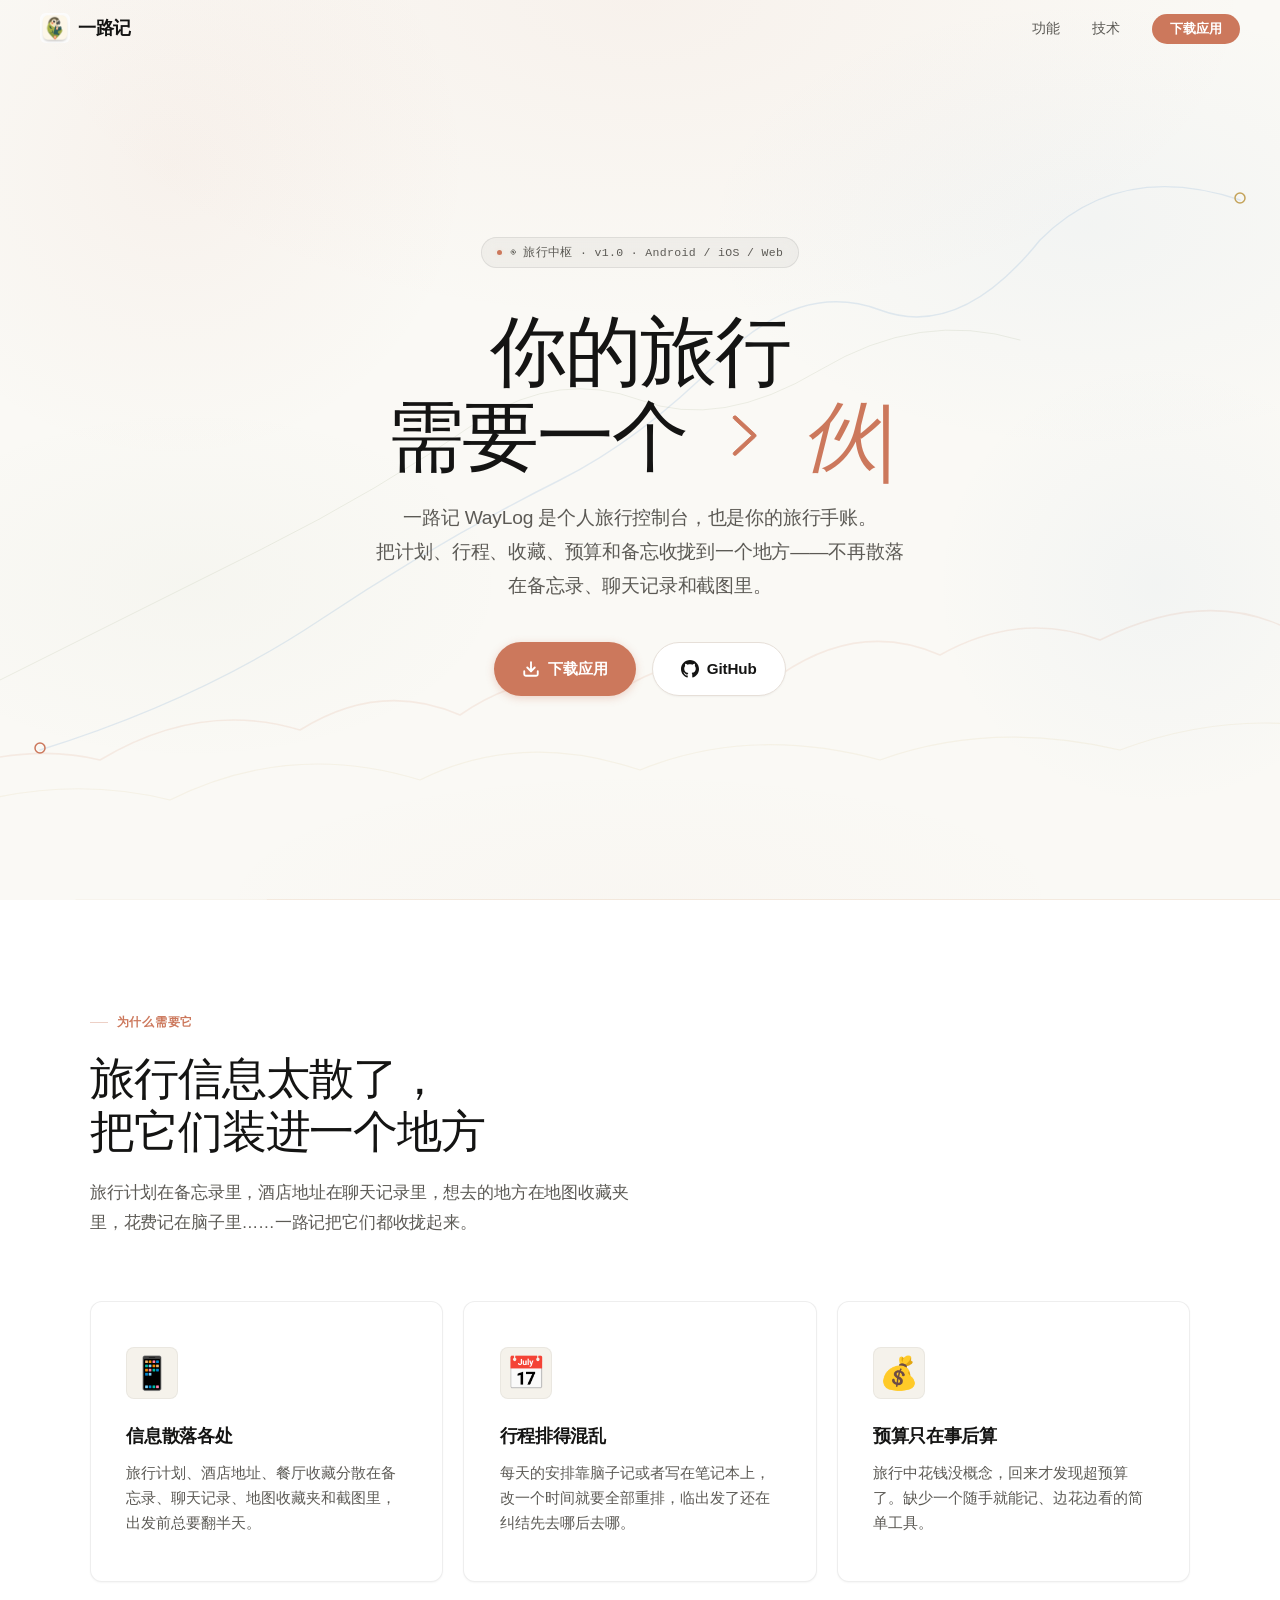
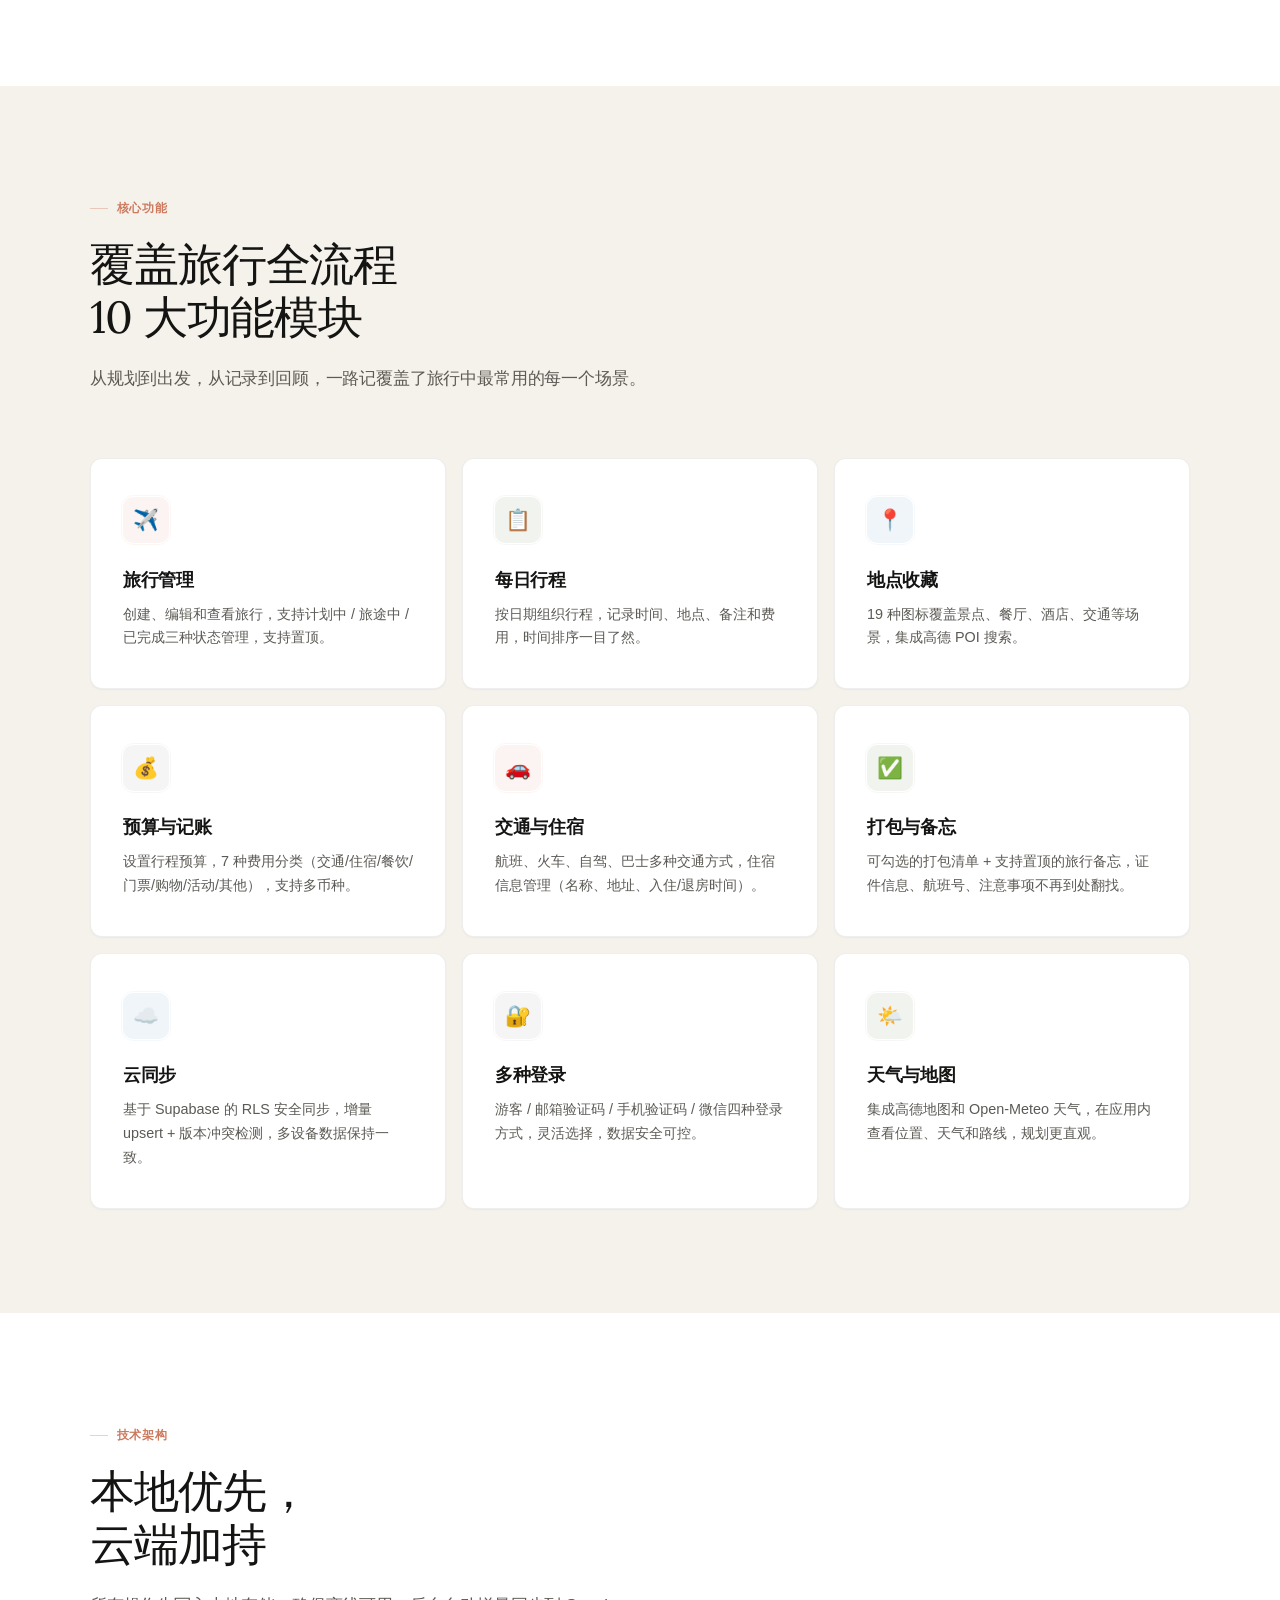
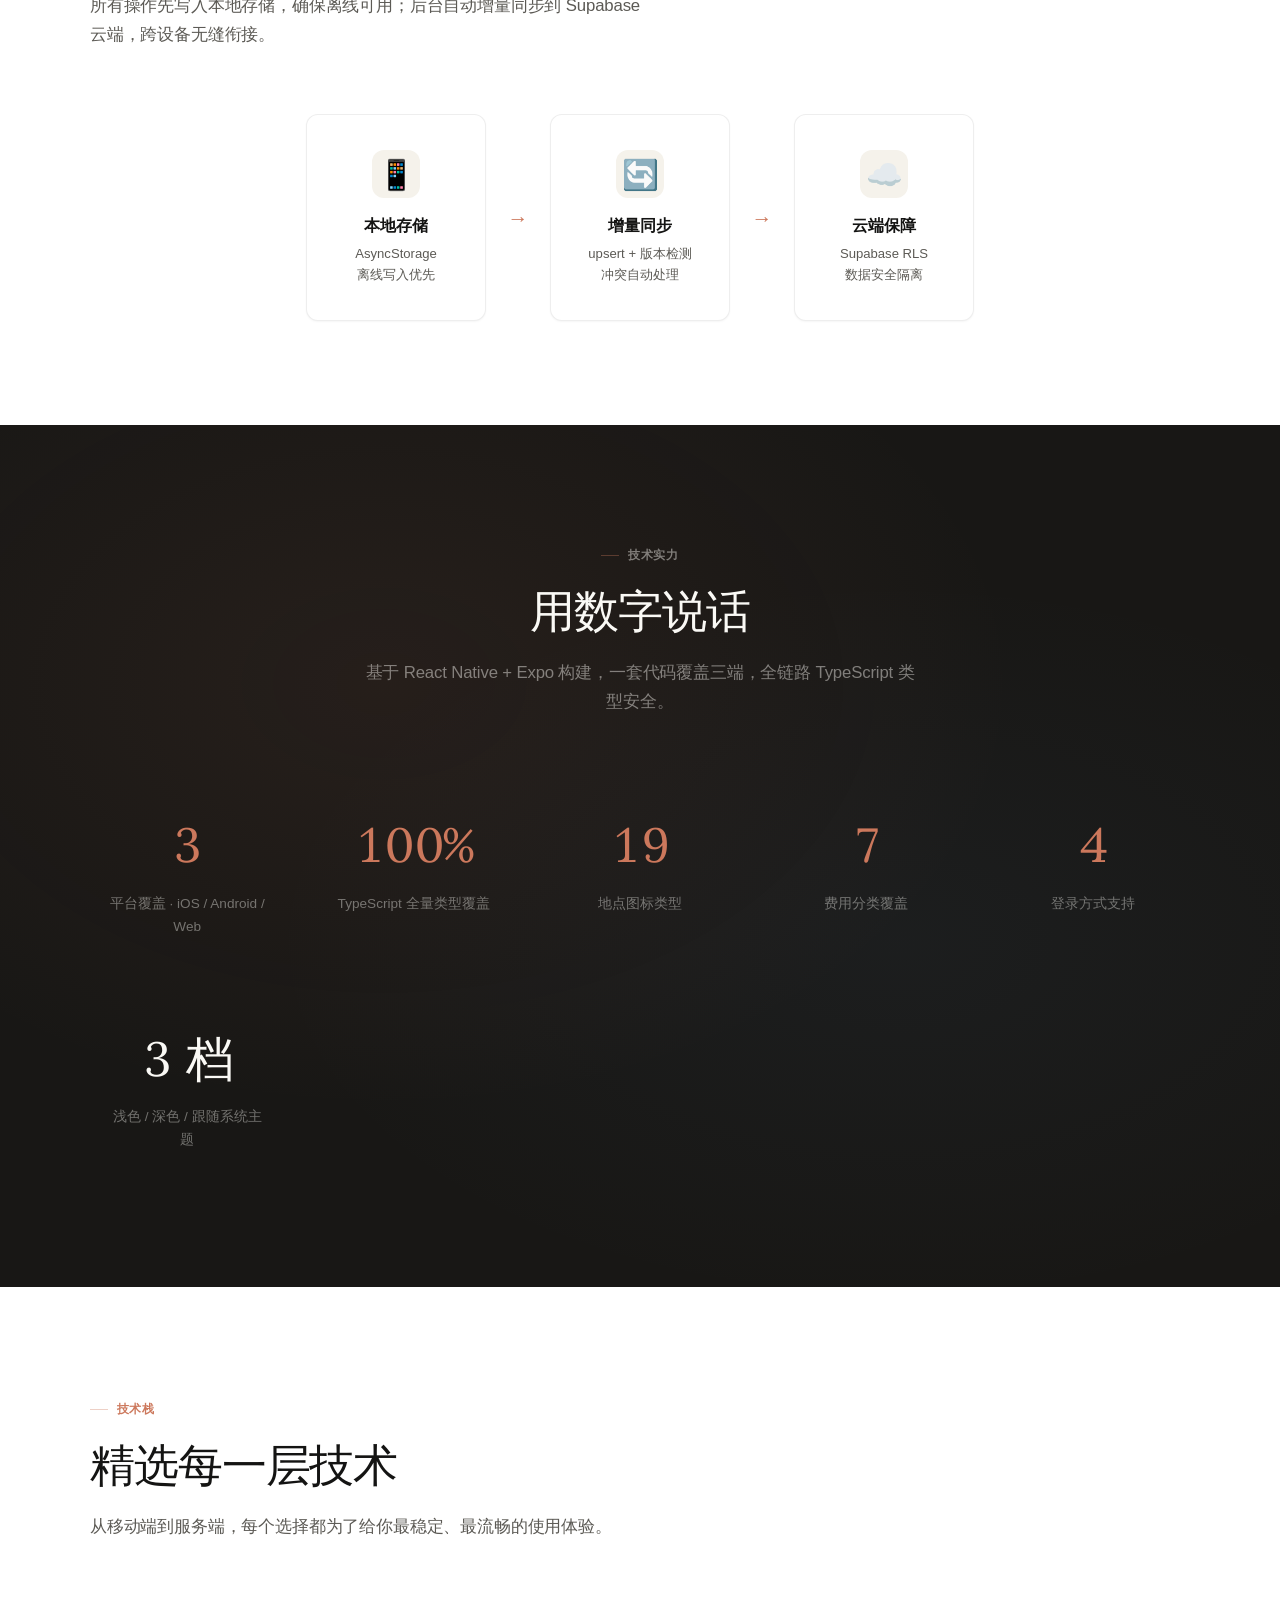
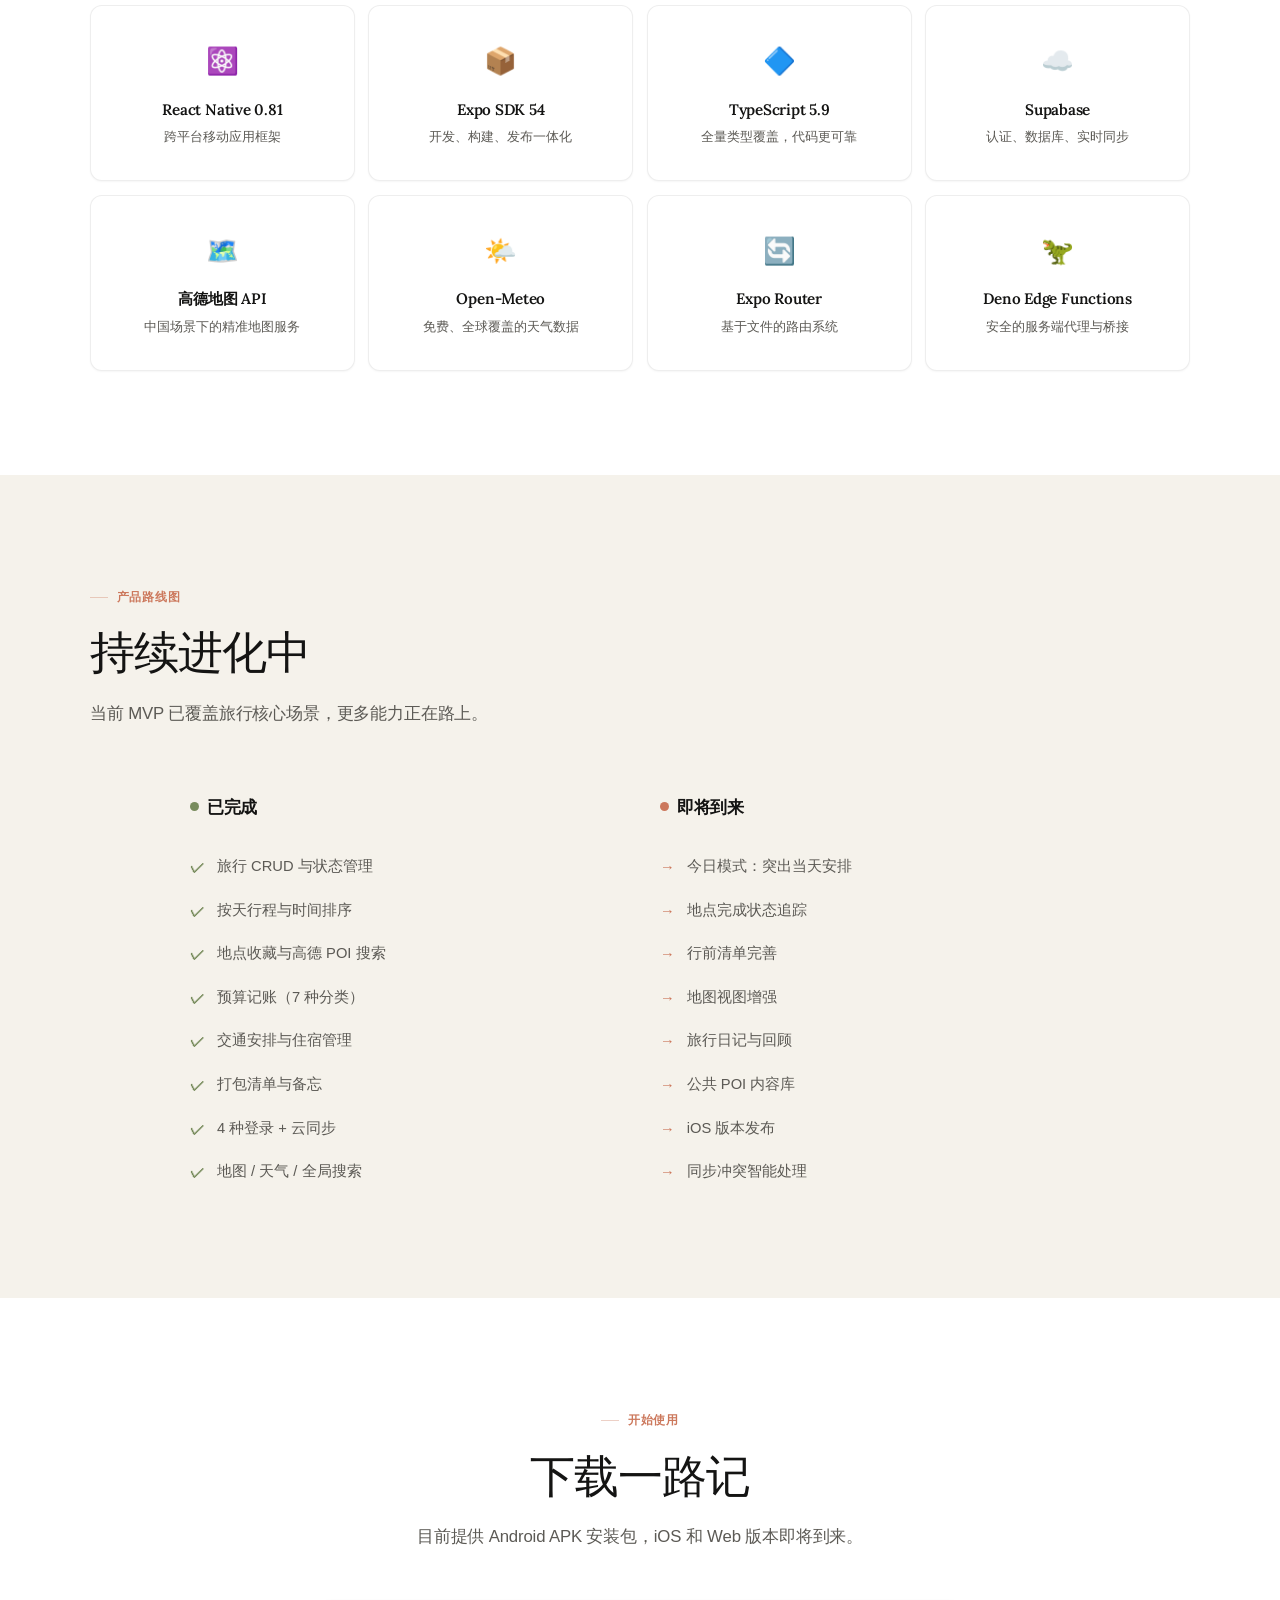
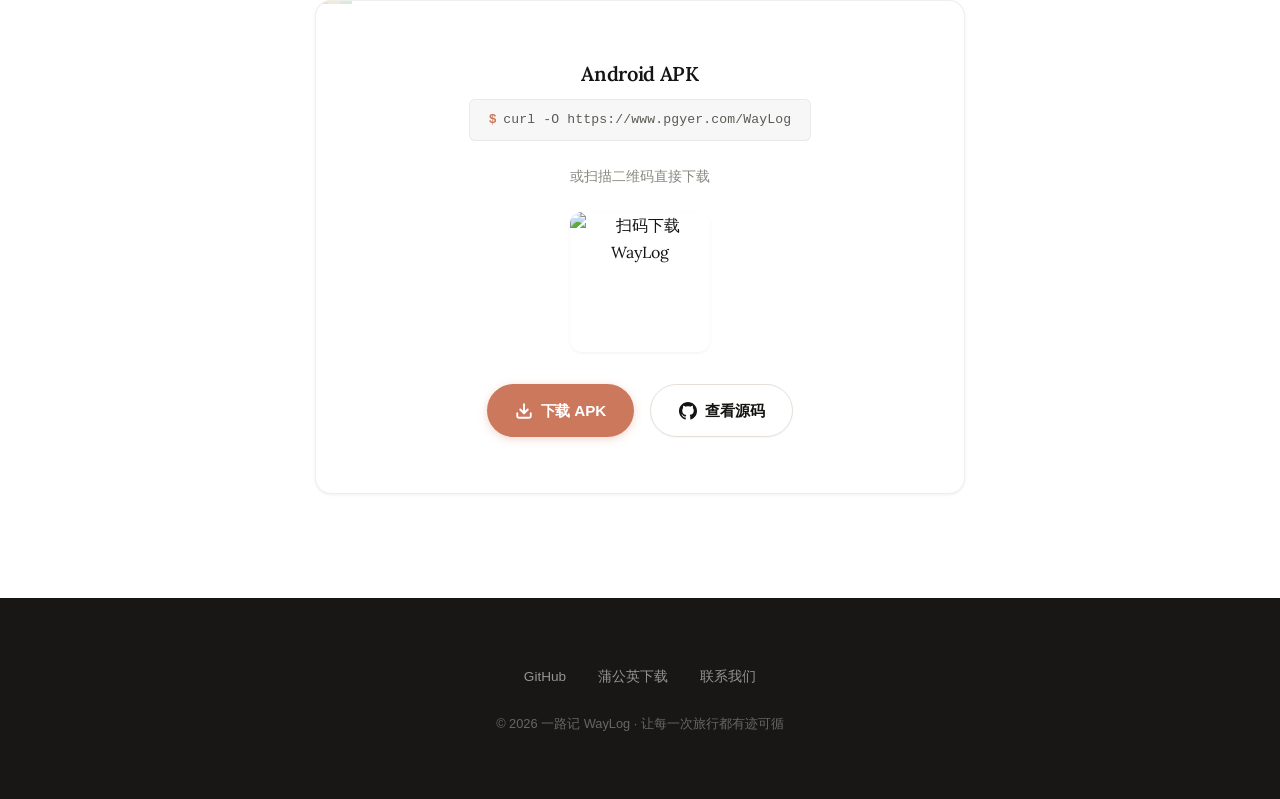
==== commit 0162ae7c: "Add Vercel Speed Insights to project # Vercel Speed Insights Implementation  ## Summary Successfully" ====
--- a/index.html
+++ b/index.html
@@ -23,6 +23,12 @@
     <script src="https://cdnjs.cloudflare.com/ajax/libs/gsap/3.12.5/gsap.min.js"></script>
     <script src="https://cdnjs.cloudflare.com/ajax/libs/gsap/3.12.5/ScrollTrigger.min.js"></script>
 
+    <!-- Vercel Speed Insights -->
+    <script>
+      window.si = window.si || function () { (window.siq = window.siq || []).push(arguments); };
+    </script>
+    <script defer src="/_vercel/speed-insights/script.js"></script>
+
     <style>
       /* ===== Reset & Base ===== */
       *,
@@ -128,7 +134,9 @@
         right: 0;
         z-index: 100;
         padding: 0 2rem;
-        transition: background 0.3s var(--ease-smooth), box-shadow 0.3s var(--ease-smooth);
+        transition:
+          background 0.3s var(--ease-smooth),
+          box-shadow 0.3s var(--ease-smooth);
       }
       .nav.scrolled {
         background: rgba(250, 249, 245, 0.85);
@@ -174,8 +182,8 @@
         transition: color 0.25s;
         letter-spacing: -0.01em;
         font-family:
-          -apple-system, BlinkMacSystemFont, "SF Pro Text",
-          "PingFang SC", "Noto Sans SC", sans-serif;
+          -apple-system, BlinkMacSystemFont, "SF Pro Text", "PingFang SC",
+          "Noto Sans SC", sans-serif;
       }
       .nav-links a:hover {
         color: var(--ink);
@@ -187,7 +195,9 @@
         border-radius: var(--radius-pill);
         font-weight: 600 !important;
         font-size: 0.8rem !important;
-        transition: background 0.3s, transform 0.3s var(--ease-spring) !important;
+        transition:
+          background 0.3s,
+          transform 0.3s var(--ease-spring) !important;
       }
       .nav-cta:hover {
         background: var(--coral-hover);
@@ -206,10 +216,26 @@
         overflow: hidden;
         padding: 6rem 2rem 4rem;
         background:
-          radial-gradient(ellipse 80% 60% at 50% 0%, rgba(204,120,92,0.06) 0%, transparent 60%),
-          radial-gradient(ellipse 60% 50% at 85% 25%, rgba(106,155,204,0.05) 0%, transparent 50%),
-          radial-gradient(ellipse 50% 40% at 15% 65%, rgba(120,140,93,0.03) 0%, transparent 50%),
-          radial-gradient(ellipse 70% 30% at 50% 100%, rgba(204,120,92,0.02) 0%, transparent 50%);
+          radial-gradient(
+            ellipse 80% 60% at 50% 0%,
+            rgba(204, 120, 92, 0.06) 0%,
+            transparent 60%
+          ),
+          radial-gradient(
+            ellipse 60% 50% at 85% 25%,
+            rgba(106, 155, 204, 0.05) 0%,
+            transparent 50%
+          ),
+          radial-gradient(
+            ellipse 50% 40% at 15% 65%,
+            rgba(120, 140, 93, 0.03) 0%,
+            transparent 50%
+          ),
+          radial-gradient(
+            ellipse 70% 30% at 50% 100%,
+            rgba(204, 120, 92, 0.02) 0%,
+            transparent 50%
+          );
       }
 
       /* Subtle warm ambient shapes */
@@ -220,20 +246,36 @@
         z-index: 0;
       }
       .hero-ambient--1 {
-        width: 600px; height: 600px;
-        background: radial-gradient(circle, rgba(204, 120, 92, 0.06) 0%, transparent 70%);
-        top: -15%; left: -10%;
+        width: 600px;
+        height: 600px;
+        background: radial-gradient(
+          circle,
+          rgba(204, 120, 92, 0.06) 0%,
+          transparent 70%
+        );
+        top: -15%;
+        left: -10%;
         animation: ambientFloat 20s ease-in-out infinite alternate;
       }
       .hero-ambient--2 {
-        width: 450px; height: 450px;
-        background: radial-gradient(circle, rgba(106, 155, 204, 0.05) 0%, transparent 70%);
-        bottom: 10%; right: -8%;
+        width: 450px;
+        height: 450px;
+        background: radial-gradient(
+          circle,
+          rgba(106, 155, 204, 0.05) 0%,
+          transparent 70%
+        );
+        bottom: 10%;
+        right: -8%;
         animation: ambientFloat 24s ease-in-out infinite alternate-reverse;
       }
       @keyframes ambientFloat {
-        0% { transform: translate(0, 0) scale(1); }
-        100% { transform: translate(40px, -30px) scale(1.15); }
+        0% {
+          transform: translate(0, 0) scale(1);
+        }
+        100% {
+          transform: translate(40px, -30px) scale(1.15);
+        }
       }
 
       /* ===== Hero 简笔画 SVG 插图 ===== */
@@ -260,12 +302,22 @@
         animation-play-state: running;
       }
       @keyframes sketchReveal {
-        to { stroke-dashoffset: 0; }
-      }
-      .sketch-delay-1 { animation-delay: 0.3s; }
-      .sketch-delay-2 { animation-delay: 0.65s; }
-      .sketch-delay-3 { animation-delay: 1s; }
-      .sketch-delay-4 { animation-delay: 1.35s; }
+        to {
+          stroke-dashoffset: 0;
+        }
+      }
+      .sketch-delay-1 {
+        animation-delay: 0.3s;
+      }
+      .sketch-delay-2 {
+        animation-delay: 0.65s;
+      }
+      .sketch-delay-3 {
+        animation-delay: 1s;
+      }
+      .sketch-delay-4 {
+        animation-delay: 1.35s;
+      }
 
       /* 节点渐入 */
       .sketch-dot {
@@ -278,20 +330,33 @@
         animation-play-state: running;
       }
       @keyframes sketchDotIn {
-        0% { opacity: 0; transform: scale(0); }
-        100% { opacity: 1; transform: scale(1); }
+        0% {
+          opacity: 0;
+          transform: scale(0);
+        }
+        100% {
+          opacity: 1;
+          transform: scale(1);
+        }
       }
       .sketch-dot-pulse {
         animation: sketchDotPulse 3s ease-in-out infinite;
         animation-delay: 2s;
       }
       @keyframes sketchDotPulse {
-        0%, 100% { opacity: 0.15; }
-        50% { opacity: 0.45; }
+        0%,
+        100% {
+          opacity: 0.15;
+        }
+        50% {
+          opacity: 0.45;
+        }
       }
       /* 响应式：移动端隐藏或缩小 */
       @media (max-width: 768px) {
-        .hero-sketch { opacity: 0.6; }
+        .hero-sketch {
+          opacity: 0.6;
+        }
       }
 
       .hero-content {
@@ -312,7 +377,8 @@
         border-radius: var(--radius-pill);
         margin-bottom: 2.5rem;
         letter-spacing: 0.03em;
-        font-family: "SF Mono", "Cascadia Code", "Fira Code", "JetBrains Mono",
+        font-family:
+          "SF Mono", "Cascadia Code", "Fira Code", "JetBrains Mono",
           "Noto Sans SC", "PingFang SC", monospace;
         box-shadow: none;
         animation: fadeInUp 0.8s ease-out;
@@ -321,15 +387,23 @@
       }
       .hero-badge::before {
         content: "";
-        width: 5px; height: 5px;
+        width: 5px;
+        height: 5px;
         border-radius: 50%;
         background: var(--coral);
         box-shadow: 0 0 6px var(--coral-glow);
         animation: dotPulse 2s ease-in-out infinite;
       }
       @keyframes dotPulse {
-        0%, 100% { opacity: 0.6; transform: scale(1); }
-        50% { opacity: 1; transform: scale(1.3); }
+        0%,
+        100% {
+          opacity: 0.6;
+          transform: scale(1);
+        }
+        50% {
+          opacity: 1;
+          transform: scale(1.3);
+        }
       }
       .hero h1 {
         font-size: clamp(2.8rem, 6vw, 4.8rem);
@@ -367,8 +441,13 @@
         animation: cursorBlink 0.8s step-end infinite;
       }
       @keyframes cursorBlink {
-        0%, 100% { opacity: 1; }
-        50% { opacity: 0; }
+        0%,
+        100% {
+          opacity: 1;
+        }
+        50% {
+          opacity: 0;
+        }
       }
       .hero-subtitle {
         font-size: clamp(1.05rem, 2vw, 1.2rem);
@@ -380,8 +459,8 @@
         letter-spacing: -0.01em;
         line-height: 1.75;
         font-family:
-          -apple-system, BlinkMacSystemFont, "SF Pro Text",
-          "PingFang SC", "Noto Sans SC", sans-serif;
+          -apple-system, BlinkMacSystemFont, "SF Pro Text", "PingFang SC",
+          "Noto Sans SC", sans-serif;
       }
       .hero-actions {
         display: flex;
@@ -404,8 +483,8 @@
         cursor: pointer;
         border: none;
         font-family:
-          -apple-system, BlinkMacSystemFont, "SF Pro Text",
-          "PingFang SC", "Noto Sans SC", sans-serif;
+          -apple-system, BlinkMacSystemFont, "SF Pro Text", "PingFang SC",
+          "Noto Sans SC", sans-serif;
       }
       .btn-primary {
         background: var(--coral);
@@ -449,8 +528,8 @@
         align-items: center;
         gap: 0.55rem;
         font-family:
-          -apple-system, BlinkMacSystemFont, "SF Pro Text",
-          "PingFang SC", "Noto Sans SC", sans-serif;
+          -apple-system, BlinkMacSystemFont, "SF Pro Text", "PingFang SC",
+          "Noto Sans SC", sans-serif;
       }
       .section-label::before {
         content: "";
@@ -475,8 +554,8 @@
         line-height: 1.75;
         letter-spacing: -0.01em;
         font-family:
-          -apple-system, BlinkMacSystemFont, "SF Pro Text",
-          "PingFang SC", "Noto Sans SC", sans-serif;
+          -apple-system, BlinkMacSystemFont, "SF Pro Text", "PingFang SC",
+          "Noto Sans SC", sans-serif;
       }
 
       /* ===== Section Alternation ===== */
@@ -504,9 +583,16 @@
       .card::after {
         content: "";
         position: absolute;
-        top: 0; left: 8px; right: 8px;
+        top: 0;
+        left: 8px;
+        right: 8px;
         height: 1px;
-        background: linear-gradient(90deg, transparent, rgba(20,20,19,0.04), transparent);
+        background: linear-gradient(
+          90deg,
+          transparent,
+          rgba(20, 20, 19, 0.04),
+          transparent
+        );
         opacity: 0;
         transition: opacity 0.4s var(--ease-smooth);
         pointer-events: none;
@@ -543,10 +629,11 @@
         display: inline-flex;
         align-items: center;
         justify-content: center;
-        width: 52px; height: 52px;
+        width: 52px;
+        height: 52px;
         border-radius: var(--radius-md);
         background: var(--surface-warm);
-        border: 0.5px solid rgba(20,20,19,0.05);
+        border: 0.5px solid rgba(20, 20, 19, 0.05);
       }
       .problem-card h3 {
         font-size: 1.15rem;
@@ -560,8 +647,8 @@
         font-size: 0.92rem;
         line-height: 1.7;
         font-family:
-          -apple-system, BlinkMacSystemFont, "SF Pro Text",
-          "PingFang SC", "Noto Sans SC", sans-serif;
+          -apple-system, BlinkMacSystemFont, "SF Pro Text", "PingFang SC",
+          "Noto Sans SC", sans-serif;
       }
 
       /* ===== Features Section ===== */
@@ -594,29 +681,29 @@
         opacity: 0.4;
         pointer-events: none;
       }
-      .feature-icon.coral  {
+      .feature-icon.coral {
         background: var(--coral-light);
       }
       .feature-icon.coral::after {
-        border-color: rgba(204,120,92,0.15);
-      }
-      .feature-icon.blue   {
+        border-color: rgba(204, 120, 92, 0.15);
+      }
+      .feature-icon.blue {
         background: var(--blue-light);
       }
       .feature-icon.blue::after {
-        border-color: rgba(106,155,204,0.15);
-      }
-      .feature-icon.green  {
+        border-color: rgba(106, 155, 204, 0.15);
+      }
+      .feature-icon.green {
         background: var(--green-light);
       }
       .feature-icon.green::after {
-        border-color: rgba(120,140,93,0.15);
-      }
-      .feature-icon.gray   {
-        background: rgba(20,20,19,0.04);
+        border-color: rgba(120, 140, 93, 0.15);
+      }
+      .feature-icon.gray {
+        background: rgba(20, 20, 19, 0.04);
       }
       .feature-icon.gray::after {
-        border-color: rgba(20,20,19,0.08);
+        border-color: rgba(20, 20, 19, 0.08);
       }
       .feature-card h3 {
         font-size: 1.1rem;
@@ -630,8 +717,8 @@
         font-size: 0.9rem;
         line-height: 1.65;
         font-family:
-          -apple-system, BlinkMacSystemFont, "SF Pro Text",
-          "PingFang SC", "Noto Sans SC", sans-serif;
+          -apple-system, BlinkMacSystemFont, "SF Pro Text", "PingFang SC",
+          "Noto Sans SC", sans-serif;
       }
 
       /* ===== Architecture Section ===== */
@@ -661,9 +748,16 @@
       .arch-node::after {
         content: "";
         position: absolute;
-        top: 0; left: 12px; right: 12px;
+        top: 0;
+        left: 12px;
+        right: 12px;
         height: 1px;
-        background: linear-gradient(90deg, transparent, rgba(20,20,19,0.04), transparent);
+        background: linear-gradient(
+          90deg,
+          transparent,
+          rgba(20, 20, 19, 0.04),
+          transparent
+        );
         opacity: 0;
         transition: opacity 0.4s var(--ease-smooth);
         pointer-events: none;
@@ -684,7 +778,8 @@
         display: inline-flex;
         align-items: center;
         justify-content: center;
-        width: 48px; height: 48px;
+        width: 48px;
+        height: 48px;
         border-radius: 12px;
         background: var(--surface-warm);
       }
@@ -700,14 +795,15 @@
         color: var(--ink-secondary);
         line-height: 1.55;
         font-family:
-          -apple-system, BlinkMacSystemFont, "SF Pro Text",
-          "PingFang SC", "Noto Sans SC", sans-serif;
+          -apple-system, BlinkMacSystemFont, "SF Pro Text", "PingFang SC",
+          "Noto Sans SC", sans-serif;
       }
       .arch-arrow {
         display: flex;
         align-items: center;
         justify-content: center;
-        width: 32px; height: 32px;
+        width: 32px;
+        height: 32px;
         flex-shrink: 0;
         color: var(--coral);
         opacity: 0.35;
@@ -729,8 +825,16 @@
         position: absolute;
         inset: 0;
         background:
-          radial-gradient(ellipse at 30% 30%, rgba(204, 120, 92, 0.08) 0%, transparent 50%),
-          radial-gradient(ellipse at 70% 60%, rgba(106, 155, 204, 0.05) 0%, transparent 50%);
+          radial-gradient(
+            ellipse at 30% 30%,
+            rgba(204, 120, 92, 0.08) 0%,
+            transparent 50%
+          ),
+          radial-gradient(
+            ellipse at 70% 60%,
+            rgba(106, 155, 204, 0.05) 0%,
+            transparent 50%
+          );
         pointer-events: none;
       }
       .showcase .section-inner {
@@ -747,8 +851,8 @@
         color: rgba(250, 249, 245, 0.45);
         margin: 0 auto;
         font-family:
-          -apple-system, BlinkMacSystemFont, "SF Pro Text",
-          "PingFang SC", "Noto Sans SC", sans-serif;
+          -apple-system, BlinkMacSystemFont, "SF Pro Text", "PingFang SC",
+          "Noto Sans SC", sans-serif;
       }
       .showcase-grid {
         display: grid;
@@ -776,8 +880,8 @@
         font-size: 0.85rem;
         margin-top: 0.35rem;
         font-family:
-          -apple-system, BlinkMacSystemFont, "SF Pro Text",
-          "PingFang SC", "Noto Sans SC", sans-serif;
+          -apple-system, BlinkMacSystemFont, "SF Pro Text", "PingFang SC",
+          "Noto Sans SC", sans-serif;
       }
 
       /* ===== Tech Section ===== */
@@ -811,8 +915,8 @@
         color: var(--ink-secondary);
         font-size: 0.8rem;
         font-family:
-          -apple-system, BlinkMacSystemFont, "SF Pro Text",
-          "PingFang SC", "Noto Sans SC", sans-serif;
+          -apple-system, BlinkMacSystemFont, "SF Pro Text", "PingFang SC",
+          "Noto Sans SC", sans-serif;
       }
 
       /* ===== Roadmap Section ===== */
@@ -842,7 +946,9 @@
         border-radius: 50%;
         flex-shrink: 0;
       }
-      .dot.done { background: var(--green); }
+      .dot.done {
+        background: var(--green);
+      }
       .dot.wip {
         background: var(--coral);
         animation: dotPulse 2s ease-in-out infinite;
@@ -856,8 +962,8 @@
         color: var(--ink-secondary);
         transition: color 0.25s;
         font-family:
-          -apple-system, BlinkMacSystemFont, "SF Pro Text",
-          "PingFang SC", "Noto Sans SC", sans-serif;
+          -apple-system, BlinkMacSystemFont, "SF Pro Text", "PingFang SC",
+          "Noto Sans SC", sans-serif;
       }
       .roadmap-item:hover {
         color: var(--ink);
@@ -896,12 +1002,18 @@
       .download-card::before {
         content: "";
         position: absolute;
-        top: 0; left: 0; right: 0;
+        top: 0;
+        left: 0;
+        right: 0;
         height: 3px;
-        background: linear-gradient(90deg,
-          #e07050 0%, #e07050 12px,
-          #d4a84b 12px, #d4a84b 24px,
-          #6aab73 24px, #6aab73 36px,
+        background: linear-gradient(
+          90deg,
+          #e07050 0%,
+          #e07050 12px,
+          #d4a84b 12px,
+          #d4a84b 24px,
+          #6aab73 24px,
+          #6aab73 36px,
           transparent 36px
         );
         opacity: 0.25;
@@ -916,11 +1028,12 @@
         display: inline-flex;
         align-items: center;
         gap: 0.4rem;
-        background: rgba(20,20,19,0.03);
-        border: 0.5px solid rgba(20,20,19,0.06);
+        background: rgba(20, 20, 19, 0.03);
+        border: 0.5px solid rgba(20, 20, 19, 0.06);
         border-radius: var(--radius-sm);
         padding: 0.55rem 1.15rem;
-        font-family: "SF Mono", "Cascadia Code", "Fira Code", "JetBrains Mono", monospace;
+        font-family:
+          "SF Mono", "Cascadia Code", "Fira Code", "JetBrains Mono", monospace;
         font-size: 0.82rem;
         color: var(--ink-secondary);
         letter-spacing: 0.01em;
@@ -961,8 +1074,8 @@
         font-size: 0.85rem;
         transition: color 0.25s;
         font-family:
-          -apple-system, BlinkMacSystemFont, "SF Pro Text",
-          "PingFang SC", "Noto Sans SC", sans-serif;
+          -apple-system, BlinkMacSystemFont, "SF Pro Text", "PingFang SC",
+          "Noto Sans SC", sans-serif;
       }
       .footer-links a:hover {
         color: rgba(250, 249, 245, 0.85);
@@ -971,8 +1084,8 @@
         color: rgba(250, 249, 245, 0.35);
         font-size: 0.8rem;
         font-family:
-          -apple-system, BlinkMacSystemFont, "SF Pro Text",
-          "PingFang SC", "Noto Sans SC", sans-serif;
+          -apple-system, BlinkMacSystemFont, "SF Pro Text", "PingFang SC",
+          "Noto Sans SC", sans-serif;
       }
 
       /* ===== Scroll Reveal ===== */
@@ -987,15 +1100,31 @@
         opacity: 1;
         transform: translateY(0);
       }
-      .reveal-delay-1 { transition-delay: 0.06s; }
-      .reveal-delay-2 { transition-delay: 0.12s; }
-      .reveal-delay-3 { transition-delay: 0.18s; }
-      .reveal-delay-4 { transition-delay: 0.24s; }
-      .reveal-delay-5 { transition-delay: 0.3s; }
+      .reveal-delay-1 {
+        transition-delay: 0.06s;
+      }
+      .reveal-delay-2 {
+        transition-delay: 0.12s;
+      }
+      .reveal-delay-3 {
+        transition-delay: 0.18s;
+      }
+      .reveal-delay-4 {
+        transition-delay: 0.24s;
+      }
+      .reveal-delay-5 {
+        transition-delay: 0.3s;
+      }
 
       @keyframes fadeInUp {
-        from { opacity: 0; transform: translateY(24px); }
-        to   { opacity: 1; transform: translateY(0); }
+        from {
+          opacity: 0;
+          transform: translateY(24px);
+        }
+        to {
+          opacity: 1;
+          transform: translateY(0);
+        }
       }
 
       /* ===== Responsive ===== */
@@ -1069,9 +1198,12 @@
           <img
             src="icon.png"
             alt="一路记"
-            onerror="this.style.display='none';this.nextElementSibling.style.display='inline';"
+            onerror="
+              this.style.display = 'none';
+              this.nextElementSibling.style.display = 'inline';
+            "
           />
-          <span style="display:none">🗺️</span> 一路记
+          <span style="display: none">🗺️</span> 一路记
         </a>
         <ul class="nav-links">
           <li><a href="#features">功能</a></li>
@@ -1088,59 +1220,173 @@
 
       <!-- 简笔画风格 SVG 插图 -->
       <div class="hero-sketch" aria-hidden="true">
-        <svg viewBox="0 0 1440 900" preserveAspectRatio="xMidYMid slice" fill="none" xmlns="http://www.w3.org/2000/svg">
+        <svg
+          viewBox="0 0 1440 900"
+          preserveAspectRatio="xMidYMid slice"
+          fill="none"
+          xmlns="http://www.w3.org/2000/svg"
+        >
           <!-- 远山轮廓 · 手绘风格 -->
-          <path class="sketch-draw"
+          <path
+            class="sketch-draw"
             d="M0,900 L0,780 Q100,740 180,760 Q280,700 380,730 Q460,680 540,715 Q620,660 700,690 Q780,640 860,675 Q940,620 1020,655 Q1100,610 1180,640 Q1280,590 1360,625 Q1420,600 1440,615 L1440,900 Z"
-            stroke="#cc785c" stroke-width="1.6" stroke-linecap="round" stroke-linejoin="round" opacity="0.12" />
+            stroke="#cc785c"
+            stroke-width="1.6"
+            stroke-linecap="round"
+            stroke-linejoin="round"
+            opacity="0.12"
+          />
           <!-- 近山轮廓 -->
-          <path class="sketch-draw sketch-delay-1"
+          <path
+            class="sketch-draw sketch-delay-1"
             d="M0,900 L0,820 Q130,770 250,800 Q370,740 500,780 Q600,730 720,770 Q830,725 960,760 Q1070,720 1200,750 Q1320,705 1440,735 L1440,900 Z"
-            stroke="#c4a35a" stroke-width="1.2" stroke-linecap="round" stroke-linejoin="round" opacity="0.1" />
+            stroke="#c4a35a"
+            stroke-width="1.2"
+            stroke-linecap="round"
+            stroke-linejoin="round"
+            opacity="0.1"
+          />
           <!-- 旅行路线 · 虚线 -->
-          <path class="sketch-draw sketch-delay-2"
+          <path
+            class="sketch-draw sketch-delay-2"
             d="M120,750 Q280,700 400,620 Q520,540 640,480 Q720,440 800,360 Q880,280 960,310 Q1040,340 1120,240 Q1200,160 1320,200"
-            stroke="#6a9bcc" stroke-width="1.4" stroke-dasharray="8,16" stroke-linecap="round" opacity="0.18" />
+            stroke="#6a9bcc"
+            stroke-width="1.4"
+            stroke-dasharray="8,16"
+            stroke-linecap="round"
+            opacity="0.18"
+          />
           <!-- 第二路线 -->
-          <path class="sketch-draw sketch-delay-3"
+          <path
+            class="sketch-draw sketch-delay-3"
             d="M80,680 Q200,620 340,550 Q460,490 560,420 Q640,370 720,400 Q800,430 900,370 Q1000,310 1100,340"
-            stroke="#788c5d" stroke-width="1" stroke-dasharray="5,20" stroke-linecap="round" opacity="0.12" />
+            stroke="#788c5d"
+            stroke-width="1"
+            stroke-dasharray="5,20"
+            stroke-linecap="round"
+            opacity="0.12"
+          />
           <!-- 路线节点 1 -->
-          <circle class="sketch-dot sketch-dot-pulse sketch-delay-2" cx="400" cy="620" r="3.5" fill="#cc785c" opacity="0.25" />
+          <circle
+            class="sketch-dot sketch-dot-pulse sketch-delay-2"
+            cx="400"
+            cy="620"
+            r="3.5"
+            fill="#cc785c"
+            opacity="0.25"
+          />
           <!-- 路线节点 2 -->
-          <circle class="sketch-dot sketch-dot-pulse sketch-delay-2" cx="800" cy="360" r="3.5" fill="#cc785c" opacity="0.25" />
+          <circle
+            class="sketch-dot sketch-dot-pulse sketch-delay-2"
+            cx="800"
+            cy="360"
+            r="3.5"
+            fill="#cc785c"
+            opacity="0.25"
+          />
           <!-- 路线节点 3 -->
-          <circle class="sketch-dot sketch-dot-pulse sketch-delay-2" cx="1120" cy="240" r="3.5" fill="#cc785c" opacity="0.25" />
+          <circle
+            class="sketch-dot sketch-dot-pulse sketch-delay-2"
+            cx="1120"
+            cy="240"
+            r="3.5"
+            fill="#cc785c"
+            opacity="0.25"
+          />
           <!-- 起点标记 -->
-          <circle class="sketch-dot sketch-delay-2" cx="120" cy="748" r="5" fill="none" stroke="#cc785c" stroke-width="1.5" opacity="0.3" />
-          <circle class="sketch-dot sketch-dot-pulse sketch-delay-2" cx="120" cy="748" r="2" fill="#cc785c" opacity="0.35" />
+          <circle
+            class="sketch-dot sketch-delay-2"
+            cx="120"
+            cy="748"
+            r="5"
+            fill="none"
+            stroke="#cc785c"
+            stroke-width="1.5"
+            opacity="0.3"
+          />
+          <circle
+            class="sketch-dot sketch-dot-pulse sketch-delay-2"
+            cx="120"
+            cy="748"
+            r="2"
+            fill="#cc785c"
+            opacity="0.35"
+          />
           <!-- 终点标记 -->
-          <circle class="sketch-dot sketch-delay-3" cx="1320" cy="198" r="5" fill="none" stroke="#c4a35a" stroke-width="1.5" opacity="0.3" />
-          <circle class="sketch-dot sketch-dot-pulse sketch-delay-3" cx="1320" cy="198" r="2" fill="#c4a35a" opacity="0.35" />
+          <circle
+            class="sketch-dot sketch-delay-3"
+            cx="1320"
+            cy="198"
+            r="5"
+            fill="none"
+            stroke="#c4a35a"
+            stroke-width="1.5"
+            opacity="0.3"
+          />
+          <circle
+            class="sketch-dot sketch-dot-pulse sketch-delay-3"
+            cx="1320"
+            cy="198"
+            r="2"
+            fill="#c4a35a"
+            opacity="0.35"
+          />
         </svg>
       </div>
 
       <div class="hero-content">
         <div class="hero-badge">◉ 旅行中枢 · v1.0 · Android / iOS / Web</div>
-        <h1>你的旅行<br />需要一个 <span class="rotating-line">
-            <svg class="rotating-chevron" viewBox="0 0 64 64" fill="none" aria-hidden="true">
-              <path d="M19.2617 9.77173C19.9088 9.07558 20.9191 8.91467 21.7314 9.31665L21.8906 9.40356L21.9355 9.43481L22.1914 9.6311C22.2037 9.64058 22.2161 9.6508 22.2275 9.66138L44.627 30.4622C45.0537 30.8586 45.2997 31.4154 45.2998 32.0002C45.2998 32.4378 45.1632 32.862 44.9141 33.2141C44.9036 33.2289 44.8919 33.2435 44.8799 33.2571L44.6611 33.5032C44.6504 33.5153 44.6388 33.5273 44.627 33.5383L22.2275 54.3381C21.3775 55.127 20.0506 55.0769 19.2617 54.2278H19.2607C18.4721 53.3777 18.5226 52.0508 19.3721 51.262L40.1182 32.0002L19.3721 12.7385C19.3602 12.7275 19.3487 12.7155 19.3379 12.7034L19.1221 12.4592C19.1105 12.4462 19.0999 12.4324 19.0898 12.4182C18.5226 11.6235 18.5712 10.5162 19.2607 9.77271L19.2617 9.77173Z" fill="currentColor" stroke="currentColor" stroke-linecap="round" stroke-linejoin="round"/>
+        <h1>
+          你的旅行<br />需要一个
+          <span class="rotating-line">
+            <svg
+              class="rotating-chevron"
+              viewBox="0 0 64 64"
+              fill="none"
+              aria-hidden="true"
+            >
+              <path
+                d="M19.2617 9.77173C19.9088 9.07558 20.9191 8.91467 21.7314 9.31665L21.8906 9.40356L21.9355 9.43481L22.1914 9.6311C22.2037 9.64058 22.2161 9.6508 22.2275 9.66138L44.627 30.4622C45.0537 30.8586 45.2997 31.4154 45.2998 32.0002C45.2998 32.4378 45.1632 32.862 44.9141 33.2141C44.9036 33.2289 44.8919 33.2435 44.8799 33.2571L44.6611 33.5032C44.6504 33.5153 44.6388 33.5273 44.627 33.5383L22.2275 54.3381C21.3775 55.127 20.0506 55.0769 19.2617 54.2278H19.2607C18.4721 53.3777 18.5226 52.0508 19.3721 51.262L40.1182 32.0002L19.3721 12.7385C19.3602 12.7275 19.3487 12.7155 19.3379 12.7034L19.1221 12.4592C19.1105 12.4462 19.0999 12.4324 19.0898 12.4182C18.5226 11.6235 18.5712 10.5162 19.2607 9.77271L19.2617 9.77173Z"
+                fill="currentColor"
+                stroke="currentColor"
+                stroke-linecap="round"
+                stroke-linejoin="round"
+              />
             </svg>
-            <span class="rotating-word">中枢</span><span class="rotating-cursor">|</span>
-          </span></h1>
+            <span class="rotating-word">中枢</span
+            ><span class="rotating-cursor">|</span>
+          </span>
+        </h1>
         <p class="hero-subtitle">
           一路记 WayLog 是个人旅行控制台，也是你的旅行手账。<br />把计划、行程、收藏、预算和备忘收拢到一个地方——不再散落在备忘录、聊天记录和截图里。
         </p>
         <div class="hero-actions">
           <a href="#download" class="btn btn-primary">
-            <svg width="18" height="18" viewBox="0 0 24 24" fill="none" stroke="currentColor" stroke-width="2.5" stroke-linecap="round" stroke-linejoin="round">
-              <path d="M21 15v4a2 2 0 0 1-2 2H5a2 2 0 0 1-2-2v-4" /><polyline points="7 10 12 15 17 10" /><line x1="12" y1="15" x2="12" y2="3" />
+            <svg
+              width="18"
+              height="18"
+              viewBox="0 0 24 24"
+              fill="none"
+              stroke="currentColor"
+              stroke-width="2.5"
+              stroke-linecap="round"
+              stroke-linejoin="round"
+            >
+              <path d="M21 15v4a2 2 0 0 1-2 2H5a2 2 0 0 1-2-2v-4" />
+              <polyline points="7 10 12 15 17 10" />
+              <line x1="12" y1="15" x2="12" y2="3" />
             </svg>
             下载应用
           </a>
-          <a href="https://github.com/yugonglian2333" target="_blank" class="btn btn-secondary">
+          <a
+            href="https://github.com/yugonglian2333"
+            target="_blank"
+            class="btn btn-secondary"
+          >
             <svg width="18" height="18" viewBox="0 0 24 24" fill="currentColor">
-              <path d="M12 0c-6.626 0-12 5.373-12 12 0 5.302 3.438 9.8 8.207 11.387.599.111.793-.261.793-.577v-2.234c-3.338.726-4.033-1.416-4.033-1.416-.546-1.387-1.333-1.756-1.333-1.756-1.089-.745.083-.729.083-.729 1.205.084 1.839 1.237 1.839 1.237 1.07 1.834 2.807 1.304 3.492.997.107-.775.418-1.305.762-1.604-2.665-.305-5.467-1.334-5.467-5.931 0-1.311.469-2.381 1.236-3.221-.124-.303-.535-1.524.117-3.176 0 0 1.008-.322 3.301 1.23.957-.266 1.983-.399 3.003-.404 1.02.005 2.047.138 3.006.404 2.291-1.552 3.297-1.23 3.297-1.23.653 1.653.242 2.874.118 3.176.77.84 1.235 1.911 1.235 3.221 0 4.609-2.807 5.624-5.479 5.921.43.372.823 1.102.823 2.222v3.293c0 .319.192.694.801.576 4.765-1.589 8.199-6.086 8.199-11.386 0-6.627-5.373-12-12-12z"/>
+              <path
+                d="M12 0c-6.626 0-12 5.373-12 12 0 5.302 3.438 9.8 8.207 11.387.599.111.793-.261.793-.577v-2.234c-3.338.726-4.033-1.416-4.033-1.416-.546-1.387-1.333-1.756-1.333-1.756-1.089-.745.083-.729.083-.729 1.205.084 1.839 1.237 1.839 1.237 1.07 1.834 2.807 1.304 3.492.997.107-.775.418-1.305.762-1.604-2.665-.305-5.467-1.334-5.467-5.931 0-1.311.469-2.381 1.236-3.221-.124-.303-.535-1.524.117-3.176 0 0 1.008-.322 3.301 1.23.957-.266 1.983-.399 3.003-.404 1.02.005 2.047.138 3.006.404 2.291-1.552 3.297-1.23 3.297-1.23.653 1.653.242 2.874.118 3.176.77.84 1.235 1.911 1.235 3.221 0 4.609-2.807 5.624-5.479 5.921.43.372.823 1.102.823 2.222v3.293c0 .319.192.694.801.576 4.765-1.589 8.199-6.086 8.199-11.386 0-6.627-5.373-12-12-12z"
+              />
             </svg>
             GitHub
           </a>
@@ -1152,7 +1398,9 @@
     <section class="section section--white" id="problem">
       <div class="section-inner">
         <div class="section-label reveal">为什么需要它</div>
-        <h2 class="section-title reveal reveal-delay-1">旅行信息太散了，<br />把它们装进一个地方</h2>
+        <h2 class="section-title reveal reveal-delay-1">
+          旅行信息太散了，<br />把它们装进一个地方
+        </h2>
         <p class="section-desc reveal reveal-delay-2">
           旅行计划在备忘录里，酒店地址在聊天记录里，想去的地方在地图收藏夹里，花费记在脑子里……一路记把它们都收拢起来。
         </p>
@@ -1160,17 +1408,23 @@
           <div class="problem-card card reveal reveal-delay-1">
             <div class="icon">📱</div>
             <h3>信息散落各处</h3>
-            <p>旅行计划、酒店地址、餐厅收藏分散在备忘录、聊天记录、地图收藏夹和截图里，出发前总要翻半天。</p>
+            <p>
+              旅行计划、酒店地址、餐厅收藏分散在备忘录、聊天记录、地图收藏夹和截图里，出发前总要翻半天。
+            </p>
           </div>
           <div class="problem-card card reveal reveal-delay-2">
             <div class="icon">📅</div>
             <h3>行程排得混乱</h3>
-            <p>每天的安排靠脑子记或者写在笔记本上，改一个时间就要全部重排，临出发了还在纠结先去哪后去哪。</p>
+            <p>
+              每天的安排靠脑子记或者写在笔记本上，改一个时间就要全部重排，临出发了还在纠结先去哪后去哪。
+            </p>
           </div>
           <div class="problem-card card reveal reveal-delay-3">
             <div class="icon">💰</div>
             <h3>预算只在事后算</h3>
-            <p>旅行中花钱没概念，回来才发现超预算了。缺少一个随手就能记、边花边看的简单工具。</p>
+            <p>
+              旅行中花钱没概念，回来才发现超预算了。缺少一个随手就能记、边花边看的简单工具。
+            </p>
           </div>
         </div>
       </div>
@@ -1180,7 +1434,9 @@
     <section class="section section--warm" id="features">
       <div class="section-inner">
         <div class="section-label reveal">核心功能</div>
-        <h2 class="section-title reveal reveal-delay-1">覆盖旅行全流程<br />10 大功能模块</h2>
+        <h2 class="section-title reveal reveal-delay-1">
+          覆盖旅行全流程<br />10 大功能模块
+        </h2>
         <p class="section-desc reveal reveal-delay-2">
           从规划到出发，从记录到回顾，一路记覆盖了旅行中最常用的每一个场景。
         </p>
@@ -1188,47 +1444,71 @@
           <div class="feature-card card reveal reveal-delay-1">
             <div class="feature-icon coral">✈️</div>
             <h3>旅行管理</h3>
-            <p>创建、编辑和查看旅行，支持计划中 / 旅途中 / 已完成三种状态管理，支持置顶。</p>
+            <p>
+              创建、编辑和查看旅行，支持计划中 / 旅途中 /
+              已完成三种状态管理，支持置顶。
+            </p>
           </div>
           <div class="feature-card card reveal reveal-delay-2">
             <div class="feature-icon green">📋</div>
             <h3>每日行程</h3>
-            <p>按日期组织行程，记录时间、地点、备注和费用，时间排序一目了然。</p>
+            <p>
+              按日期组织行程，记录时间、地点、备注和费用，时间排序一目了然。
+            </p>
           </div>
           <div class="feature-card card reveal reveal-delay-3">
             <div class="feature-icon blue">📍</div>
             <h3>地点收藏</h3>
-            <p>19 种图标覆盖景点、餐厅、酒店、交通等场景，集成高德 POI 搜索。</p>
+            <p>
+              19 种图标覆盖景点、餐厅、酒店、交通等场景，集成高德 POI 搜索。
+            </p>
           </div>
           <div class="feature-card card reveal reveal-delay-1">
             <div class="feature-icon gray">💰</div>
             <h3>预算与记账</h3>
-            <p>设置行程预算，7 种费用分类（交通/住宿/餐饮/门票/购物/活动/其他），支持多币种。</p>
+            <p>
+              设置行程预算，7
+              种费用分类（交通/住宿/餐饮/门票/购物/活动/其他），支持多币种。
+            </p>
           </div>
           <div class="feature-card card reveal reveal-delay-2">
             <div class="feature-icon coral">🚗</div>
             <h3>交通与住宿</h3>
-            <p>航班、火车、自驾、巴士多种交通方式，住宿信息管理（名称、地址、入住/退房时间）。</p>
+            <p>
+              航班、火车、自驾、巴士多种交通方式，住宿信息管理（名称、地址、入住/退房时间）。
+            </p>
           </div>
           <div class="feature-card card reveal reveal-delay-3">
             <div class="feature-icon green">✅</div>
             <h3>打包与备忘</h3>
-            <p>可勾选的打包清单 + 支持置顶的旅行备忘，证件信息、航班号、注意事项不再到处翻找。</p>
+            <p>
+              可勾选的打包清单 +
+              支持置顶的旅行备忘，证件信息、航班号、注意事项不再到处翻找。
+            </p>
           </div>
           <div class="feature-card card reveal reveal-delay-1">
             <div class="feature-icon blue">☁️</div>
             <h3>云同步</h3>
-            <p>基于 Supabase 的 RLS 安全同步，增量 upsert + 版本冲突检测，多设备数据保持一致。</p>
+            <p>
+              基于 Supabase 的 RLS 安全同步，增量 upsert +
+              版本冲突检测，多设备数据保持一致。
+            </p>
           </div>
           <div class="feature-card card reveal reveal-delay-2">
             <div class="feature-icon gray">🔐</div>
             <h3>多种登录</h3>
-            <p>游客 / 邮箱验证码 / 手机验证码 / 微信四种登录方式，灵活选择，数据安全可控。</p>
+            <p>
+              游客 / 邮箱验证码 / 手机验证码 /
+              微信四种登录方式，灵活选择，数据安全可控。
+            </p>
           </div>
           <div class="feature-card card reveal reveal-delay-3">
             <div class="feature-icon green">🌤️</div>
             <h3>天气与地图</h3>
-            <p>集成高德地图和 Open-Meteo 天气，在应用内查看位置、天气和路线，规划更直观。</p>
+            <p>
+              集成高德地图和 Open-Meteo
+              天气，在应用内查看位置、天气和路线，规划更直观。
+            </p>
           </div>
         </div>
       </div>
@@ -1238,9 +1518,12 @@
     <section class="section section--white" id="architecture">
       <div class="section-inner">
         <div class="section-label reveal">技术架构</div>
-        <h2 class="section-title reveal reveal-delay-1">本地优先，<br />云端加持</h2>
+        <h2 class="section-title reveal reveal-delay-1">
+          本地优先，<br />云端加持
+        </h2>
         <p class="section-desc reveal reveal-delay-2">
-          所有操作先写入本地存储，确保离线可用；后台自动增量同步到 Supabase 云端，跨设备无缝衔接。
+          所有操作先写入本地存储，确保离线可用；后台自动增量同步到 Supabase
+          云端，跨设备无缝衔接。
         </p>
         <div class="arch-flow">
           <div class="arch-node reveal reveal-delay-1">
@@ -1270,7 +1553,8 @@
         <div class="section-label reveal">技术实力</div>
         <h2 class="section-title reveal reveal-delay-1">用数字说话</h2>
         <p class="section-desc reveal reveal-delay-2">
-          基于 React Native + Expo 构建，一套代码覆盖三端，全链路 TypeScript 类型安全。
+          基于 React Native + Expo 构建，一套代码覆盖三端，全链路 TypeScript
+          类型安全。
         </p>
         <div class="showcase-grid">
           <div class="showcase-stat">
@@ -1365,25 +1649,57 @@
         <div class="roadmap-timeline">
           <div class="roadmap-col reveal reveal-delay-1">
             <h4><span class="dot done"></span> 已完成</h4>
-            <div class="roadmap-item"><span class="check">✓</span> 旅行 CRUD 与状态管理</div>
-            <div class="roadmap-item"><span class="check">✓</span> 按天行程与时间排序</div>
-            <div class="roadmap-item"><span class="check">✓</span> 地点收藏与高德 POI 搜索</div>
-            <div class="roadmap-item"><span class="check">✓</span> 预算记账（7 种分类）</div>
-            <div class="roadmap-item"><span class="check">✓</span> 交通安排与住宿管理</div>
-            <div class="roadmap-item"><span class="check">✓</span> 打包清单与备忘</div>
-            <div class="roadmap-item"><span class="check">✓</span> 4 种登录 + 云同步</div>
-            <div class="roadmap-item"><span class="check">✓</span> 地图 / 天气 / 全局搜索</div>
+            <div class="roadmap-item">
+              <span class="check">✓</span> 旅行 CRUD 与状态管理
+            </div>
+            <div class="roadmap-item">
+              <span class="check">✓</span> 按天行程与时间排序
+            </div>
+            <div class="roadmap-item">
+              <span class="check">✓</span> 地点收藏与高德 POI 搜索
+            </div>
+            <div class="roadmap-item">
+              <span class="check">✓</span> 预算记账（7 种分类）
+            </div>
+            <div class="roadmap-item">
+              <span class="check">✓</span> 交通安排与住宿管理
+            </div>
+            <div class="roadmap-item">
+              <span class="check">✓</span> 打包清单与备忘
+            </div>
+            <div class="roadmap-item">
+              <span class="check">✓</span> 4 种登录 + 云同步
+            </div>
+            <div class="roadmap-item">
+              <span class="check">✓</span> 地图 / 天气 / 全局搜索
+            </div>
           </div>
           <div class="roadmap-col reveal reveal-delay-2">
             <h4><span class="dot wip"></span> 即将到来</h4>
-            <div class="roadmap-item"><span class="arrow-icon">→</span> 今日模式：突出当天安排</div>
-            <div class="roadmap-item"><span class="arrow-icon">→</span> 地点完成状态追踪</div>
-            <div class="roadmap-item"><span class="arrow-icon">→</span> 行前清单完善</div>
-            <div class="roadmap-item"><span class="arrow-icon">→</span> 地图视图增强</div>
-            <div class="roadmap-item"><span class="arrow-icon">→</span> 旅行日记与回顾</div>
-            <div class="roadmap-item"><span class="arrow-icon">→</span> 公共 POI 内容库</div>
-            <div class="roadmap-item"><span class="arrow-icon">→</span> iOS 版本发布</div>
-            <div class="roadmap-item"><span class="arrow-icon">→</span> 同步冲突智能处理</div>
+            <div class="roadmap-item">
+              <span class="arrow-icon">→</span> 今日模式：突出当天安排
+            </div>
+            <div class="roadmap-item">
+              <span class="arrow-icon">→</span> 地点完成状态追踪
+            </div>
+            <div class="roadmap-item">
+              <span class="arrow-icon">→</span> 行前清单完善
+            </div>
+            <div class="roadmap-item">
+              <span class="arrow-icon">→</span> 地图视图增强
+            </div>
+            <div class="roadmap-item">
+              <span class="arrow-icon">→</span> 旅行日记与回顾
+            </div>
+            <div class="roadmap-item">
+              <span class="arrow-icon">→</span> 公共 POI 内容库
+            </div>
+            <div class="roadmap-item">
+              <span class="arrow-icon">→</span> iOS 版本发布
+            </div>
+            <div class="roadmap-item">
+              <span class="arrow-icon">→</span> 同步冲突智能处理
+            </div>
           </div>
         </div>
       </div>
@@ -1394,18 +1710,35 @@
       <div class="section-inner">
         <div class="section-label reveal">开始使用</div>
         <h2 class="section-title reveal reveal-delay-1">下载一路记</h2>
-        <p class="section-desc reveal reveal-delay-2" style="margin:0 auto">
+        <p class="section-desc reveal reveal-delay-2" style="margin: 0 auto">
           目前提供 Android APK 安装包，iOS 和 Web 版本即将到来。
         </p>
         <div class="download-card reveal reveal-delay-3">
-          <h3 style="font-size:1.25rem;font-weight:600;letter-spacing:-0.015em;color:var(--ink);margin-bottom:0.5rem">
+          <h3
+            style="
+              font-size: 1.25rem;
+              font-weight: 600;
+              letter-spacing: -0.015em;
+              color: var(--ink);
+              margin-bottom: 0.5rem;
+            "
+          >
             Android APK
           </h3>
-          <div class="terminal-prompt" style="margin-bottom:1.5rem">
+          <div class="terminal-prompt" style="margin-bottom: 1.5rem">
             <span class="prompt-sign">$</span>
             <span>curl -O https://www.pgyer.com/WayLog</span>
           </div>
-          <p style="color:var(--ink-tertiary);font-size:0.85rem;margin-bottom:1.5rem;font-family:-apple-system,BlinkMacSystemFont,'SF Pro Text','PingFang SC','Noto Sans SC',sans-serif">
+          <p
+            style="
+              color: var(--ink-tertiary);
+              font-size: 0.85rem;
+              margin-bottom: 1.5rem;
+              font-family:
+                -apple-system, BlinkMacSystemFont, &quot;SF Pro Text&quot;,
+                &quot;PingFang SC&quot;, &quot;Noto Sans SC&quot;, sans-serif;
+            "
+          >
             或扫描二维码直接下载
           </p>
           <img
@@ -1413,18 +1746,48 @@
             alt="扫码下载 WayLog"
             width="140"
             height="140"
-            style="border-radius:12px;margin:1rem auto;box-shadow:var(--shadow-sm)"
+            style="
+              border-radius: 12px;
+              margin: 1rem auto;
+              box-shadow: var(--shadow-sm);
+            "
           />
           <div class="download-links">
-            <a href="https://www.pgyer.com/WayLog" target="_blank" class="btn btn-primary">
-              <svg width="18" height="18" viewBox="0 0 24 24" fill="none" stroke="currentColor" stroke-width="2.5" stroke-linecap="round" stroke-linejoin="round">
-                <path d="M21 15v4a2 2 0 0 1-2 2H5a2 2 0 0 1-2-2v-4" /><polyline points="7 10 12 15 17 10" /><line x1="12" y1="15" x2="12" y2="3" />
+            <a
+              href="https://www.pgyer.com/WayLog"
+              target="_blank"
+              class="btn btn-primary"
+            >
+              <svg
+                width="18"
+                height="18"
+                viewBox="0 0 24 24"
+                fill="none"
+                stroke="currentColor"
+                stroke-width="2.5"
+                stroke-linecap="round"
+                stroke-linejoin="round"
+              >
+                <path d="M21 15v4a2 2 0 0 1-2 2H5a2 2 0 0 1-2-2v-4" />
+                <polyline points="7 10 12 15 17 10" />
+                <line x1="12" y1="15" x2="12" y2="3" />
               </svg>
               下载 APK
             </a>
-            <a href="https://github.com/yugonglian2333" target="_blank" class="btn btn-secondary">
-              <svg width="18" height="18" viewBox="0 0 24 24" fill="currentColor">
-                <path d="M12 0c-6.626 0-12 5.373-12 12 0 5.302 3.438 9.8 8.207 11.387.599.111.793-.261.793-.577v-2.234c-3.338.726-4.033-1.416-4.033-1.416-.546-1.387-1.333-1.756-1.333-1.756-1.089-.745.083-.729.083-.729 1.205.084 1.839 1.237 1.839 1.237 1.07 1.834 2.807 1.304 3.492.997.107-.775.418-1.305.762-1.604-2.665-.305-5.467-1.334-5.467-5.931 0-1.311.469-2.381 1.236-3.221-.124-.303-.535-1.524.117-3.176 0 0 1.008-.322 3.301 1.23.957-.266 1.983-.399 3.003-.404 1.02.005 2.047.138 3.006.404 2.291-1.552 3.297-1.23 3.297-1.23.653 1.653.242 2.874.118 3.176.77.84 1.235 1.911 1.235 3.221 0 4.609-2.807 5.624-5.479 5.921.43.372.823 1.102.823 2.222v3.293c0 .319.192.694.801.576 4.765-1.589 8.199-6.086 8.199-11.386 0-6.627-5.373-12-12-12z"/>
+            <a
+              href="https://github.com/yugonglian2333"
+              target="_blank"
+              class="btn btn-secondary"
+            >
+              <svg
+                width="18"
+                height="18"
+                viewBox="0 0 24 24"
+                fill="currentColor"
+              >
+                <path
+                  d="M12 0c-6.626 0-12 5.373-12 12 0 5.302 3.438 9.8 8.207 11.387.599.111.793-.261.793-.577v-2.234c-3.338.726-4.033-1.416-4.033-1.416-.546-1.387-1.333-1.756-1.333-1.756-1.089-.745.083-.729.083-.729 1.205.084 1.839 1.237 1.839 1.237 1.07 1.834 2.807 1.304 3.492.997.107-.775.418-1.305.762-1.604-2.665-.305-5.467-1.334-5.467-5.931 0-1.311.469-2.381 1.236-3.221-.124-.303-.535-1.524.117-3.176 0 0 1.008-.322 3.301 1.23.957-.266 1.983-.399 3.003-.404 1.02.005 2.047.138 3.006.404 2.291-1.552 3.297-1.23 3.297-1.23.653 1.653.242 2.874.118 3.176.77.84 1.235 1.911 1.235 3.221 0 4.609-2.807 5.624-5.479 5.921.43.372.823 1.102.823 2.222v3.293c0 .319.192.694.801.576 4.765-1.589 8.199-6.086 8.199-11.386 0-6.627-5.373-12-12-12z"
+                />
               </svg>
               查看源码
             </a>
@@ -1437,8 +1800,16 @@
     <footer class="footer">
       <div class="section-inner">
         <ul class="footer-links">
-          <li><a href="https://github.com/yugonglian2333" target="_blank">GitHub</a></li>
-          <li><a href="https://www.pgyer.com/WayLog" target="_blank">蒲公英下载</a></li>
+          <li>
+            <a href="https://github.com/yugonglian2333" target="_blank"
+              >GitHub</a
+            >
+          </li>
+          <li>
+            <a href="https://www.pgyer.com/WayLog" target="_blank"
+              >蒲公英下载</a
+            >
+          </li>
           <li><a href="mailto:yugonglian@example.com">联系我们</a></li>
         </ul>
         <p>© 2026 一路记 WayLog · 让每一次旅行都有迹可循</p>
@@ -1458,14 +1829,18 @@
       window.addEventListener("scroll", updateNav, { passive: true });
 
       // ===== 动效降级检测 =====
-      const isReducedMotion = window.matchMedia("(prefers-reduced-motion: reduce)").matches;
+      const isReducedMotion = window.matchMedia(
+        "(prefers-reduced-motion: reduce)",
+      ).matches;
 
       // ===== Hero 简笔画描边动画触发 =====
       function triggerSketchAnimation() {
         if (isReducedMotion) return;
-        document.querySelectorAll(".sketch-draw, .sketch-dot").forEach(function (el) {
-          el.classList.add("draw");
-        });
+        document
+          .querySelectorAll(".sketch-draw, .sketch-dot")
+          .forEach(function (el) {
+            el.classList.add("draw");
+          });
       }
       // 页面加载后稍作延迟触发
       if (document.readyState === "loading") {
@@ -1535,7 +1910,11 @@
       })();
 
       // ===== GSAP ScrollTrigger animations =====
-      if (typeof gsap !== "undefined" && typeof ScrollTrigger !== "undefined" && !isReducedMotion) {
+      if (
+        typeof gsap !== "undefined" &&
+        typeof ScrollTrigger !== "undefined" &&
+        !isReducedMotion
+      ) {
         gsap.registerPlugin(ScrollTrigger);
         document.querySelectorAll(".section").forEach((section) => {
           const reveals = section.querySelectorAll(".reveal");
@@ -1544,7 +1923,8 @@
             reveals,
             { opacity: 0, y: 30 },
             {
-              opacity: 1, y: 0,
+              opacity: 1,
+              y: 0,
               duration: 0.65,
               stagger: 0.07,
               ease: "power2.out",
@@ -1566,7 +1946,9 @@
           },
           { threshold: 0.08, rootMargin: "0px 0px -30px 0px" },
         );
-        document.querySelectorAll(".reveal").forEach((el) => revealObserver.observe(el));
+        document
+          .querySelectorAll(".reveal")
+          .forEach((el) => revealObserver.observe(el));
       }
 
       // ===== Animated counter (showcase stats) =====
@@ -1580,7 +1962,8 @@
             const suffix = numEl?.getAttribute("data-suffix") || "";
 
             if (labelEl) {
-              labelEl.style.transition = "opacity 0.6s 0.3s, transform 0.6s 0.3s";
+              labelEl.style.transition =
+                "opacity 0.6s 0.3s, transform 0.6s 0.3s";
               labelEl.style.opacity = "1";
               labelEl.style.transform = "translateY(0)";
             }
@@ -1592,7 +1975,8 @@
               numEl.style.transform = "translateY(0)";
               function update(now) {
                 const progress = Math.min((now - start) / duration, 1);
-                const eased = progress === 1 ? 1 : 1 - Math.pow(2, -10 * progress);
+                const eased =
+                  progress === 1 ? 1 : 1 - Math.pow(2, -10 * progress);
                 numEl.textContent = Math.floor(target * eased) + suffix;
                 if (progress < 1) requestAnimationFrame(update);
               }
@@ -1611,8 +1995,14 @@
       document.querySelectorAll(".showcase-stat").forEach((el) => {
         const numEl = el.querySelector(".num");
         const labelEl = el.querySelector(".label");
-        if (numEl) { numEl.style.opacity = "0"; numEl.style.transform = "translateY(16px)"; }
-        if (labelEl) { labelEl.style.opacity = "0"; labelEl.style.transform = "translateY(8px)"; }
+        if (numEl) {
+          numEl.style.opacity = "0";
+          numEl.style.transform = "translateY(16px)";
+        }
+        if (labelEl) {
+          labelEl.style.opacity = "0";
+          labelEl.style.transform = "translateY(8px)";
+        }
         counterObserver.observe(el);
       });
 
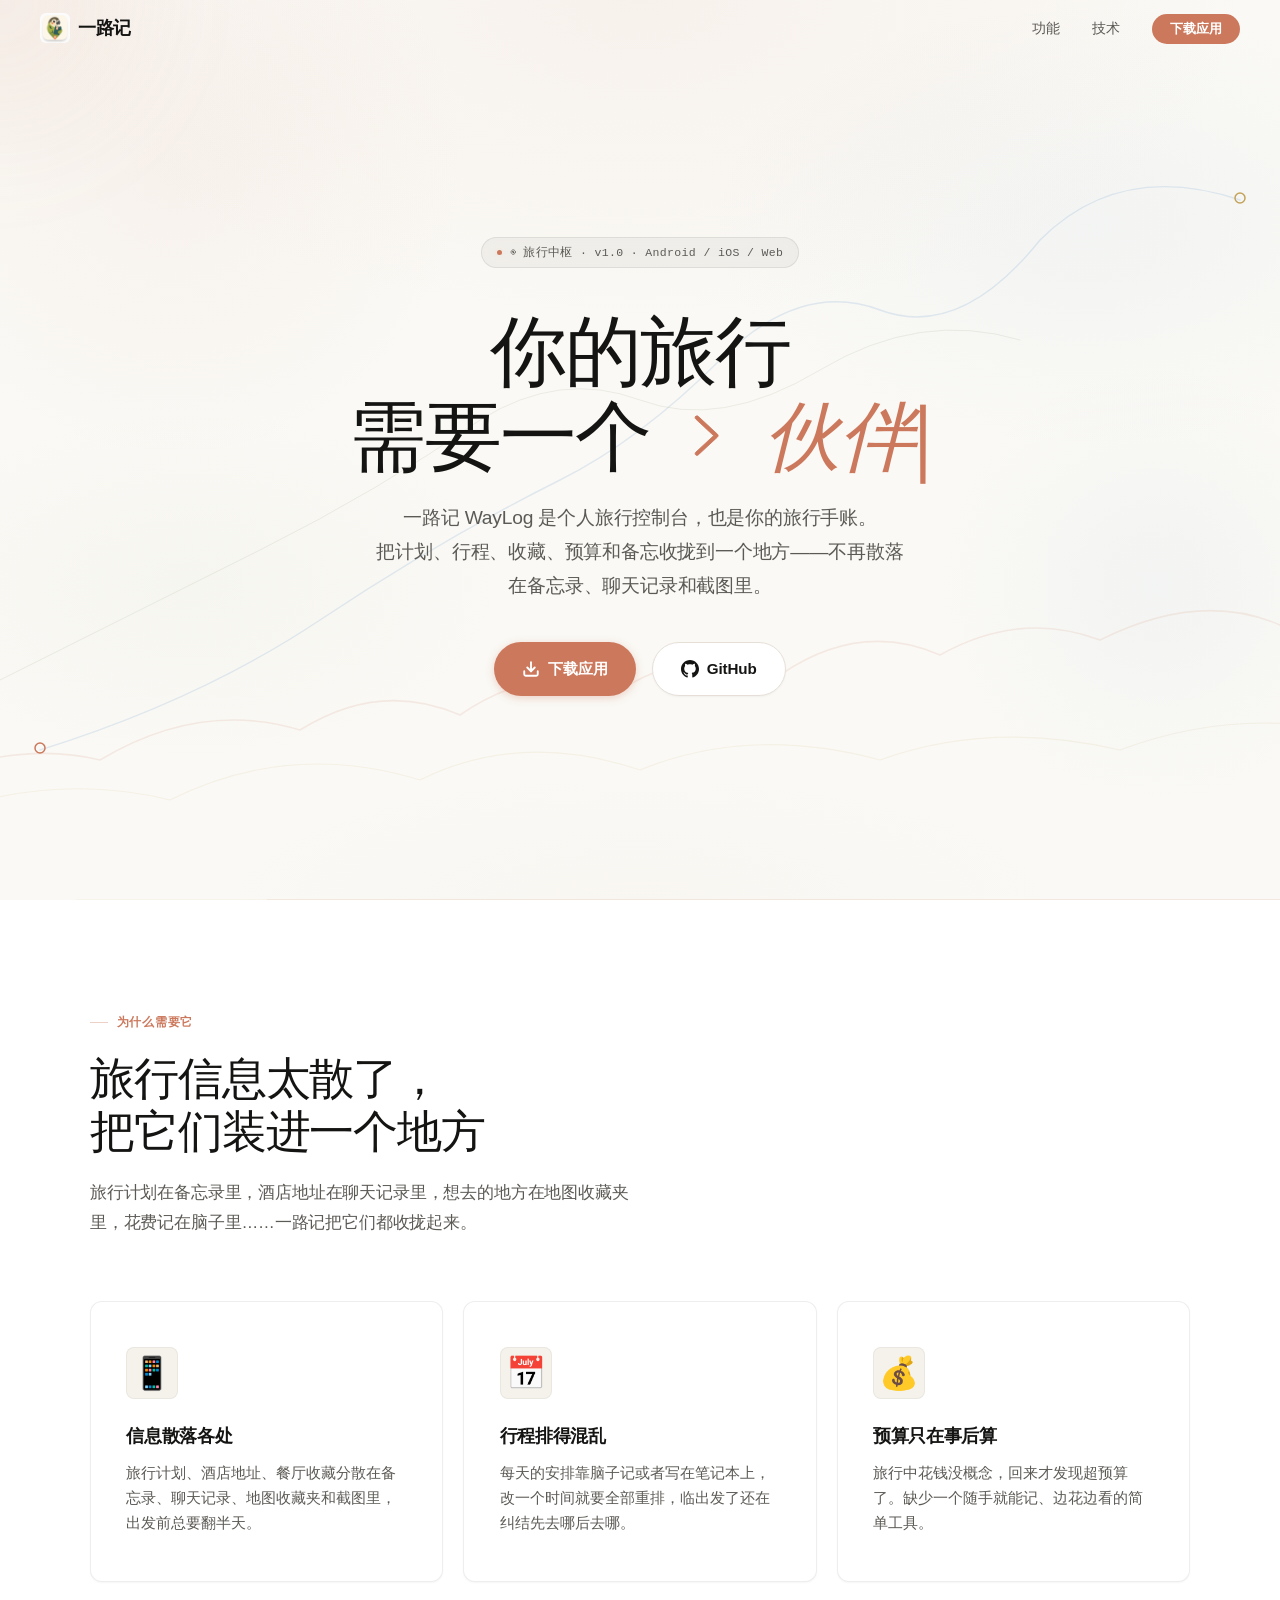
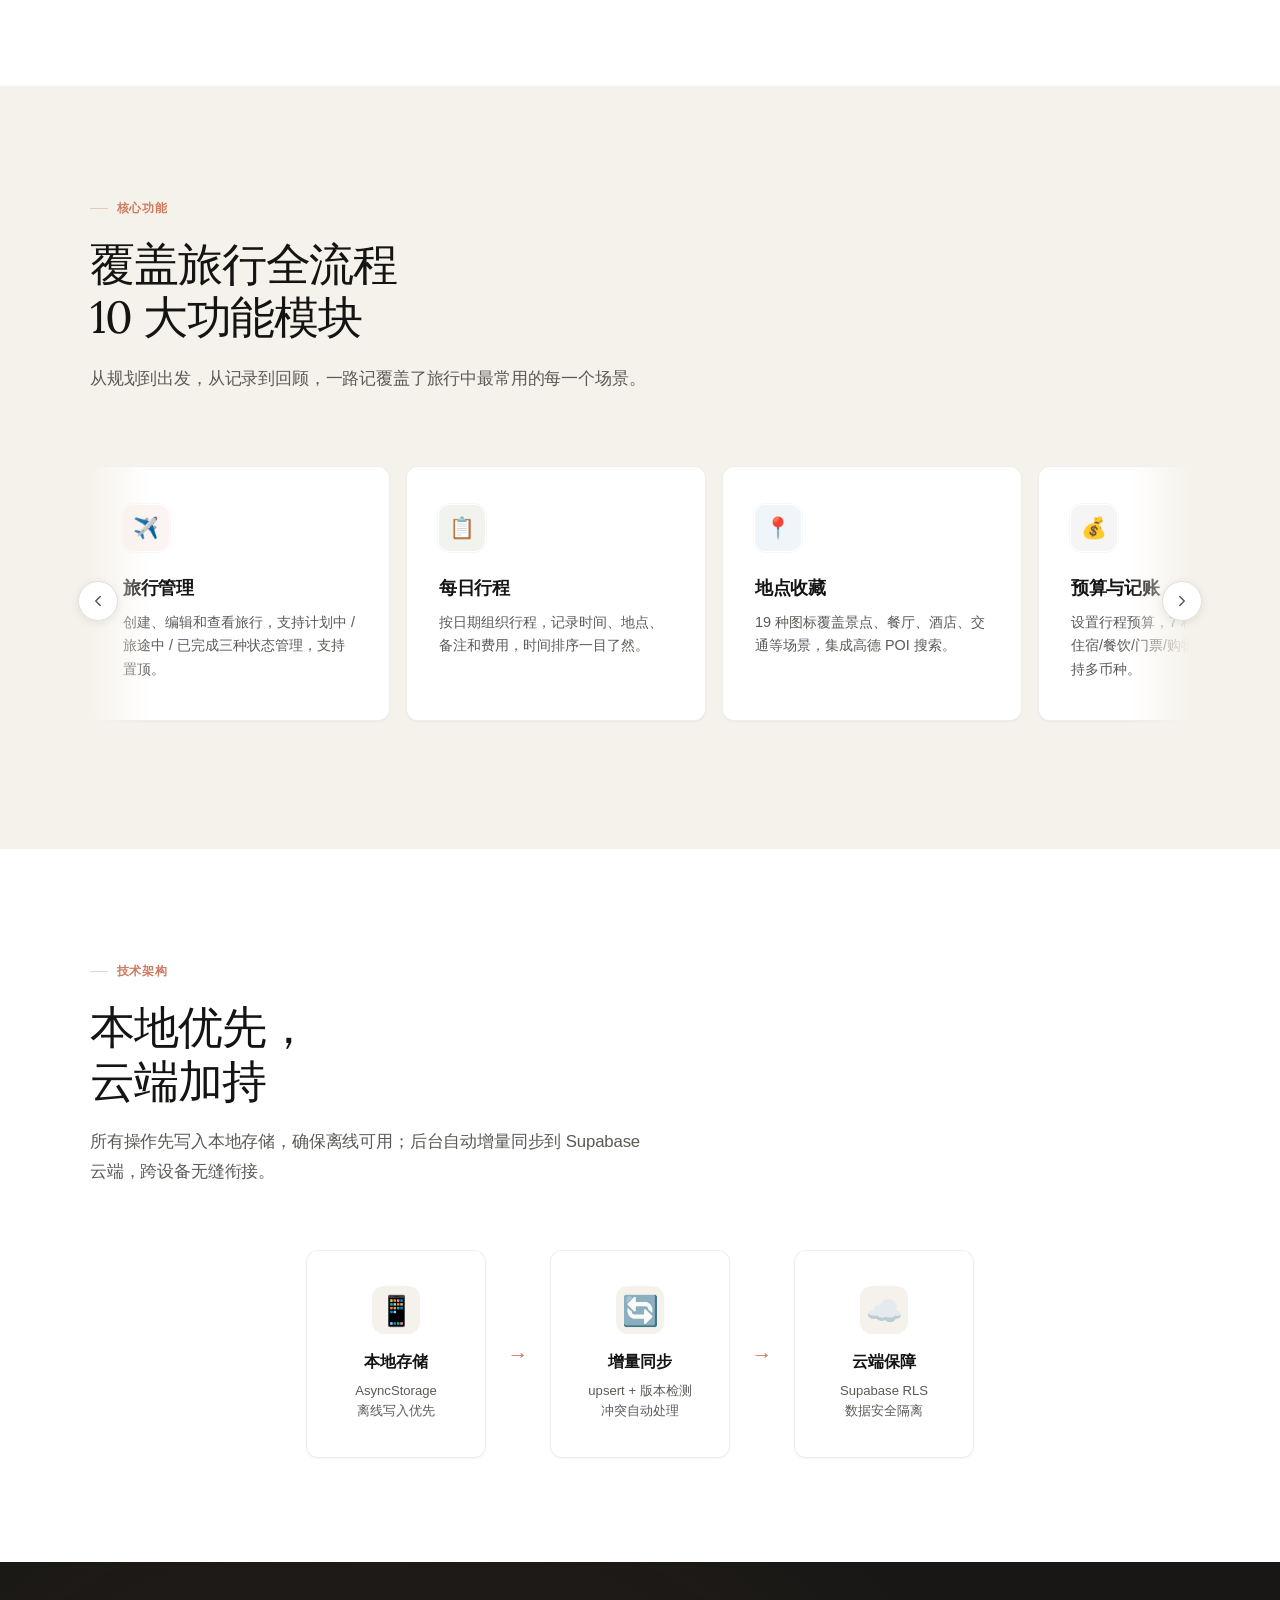
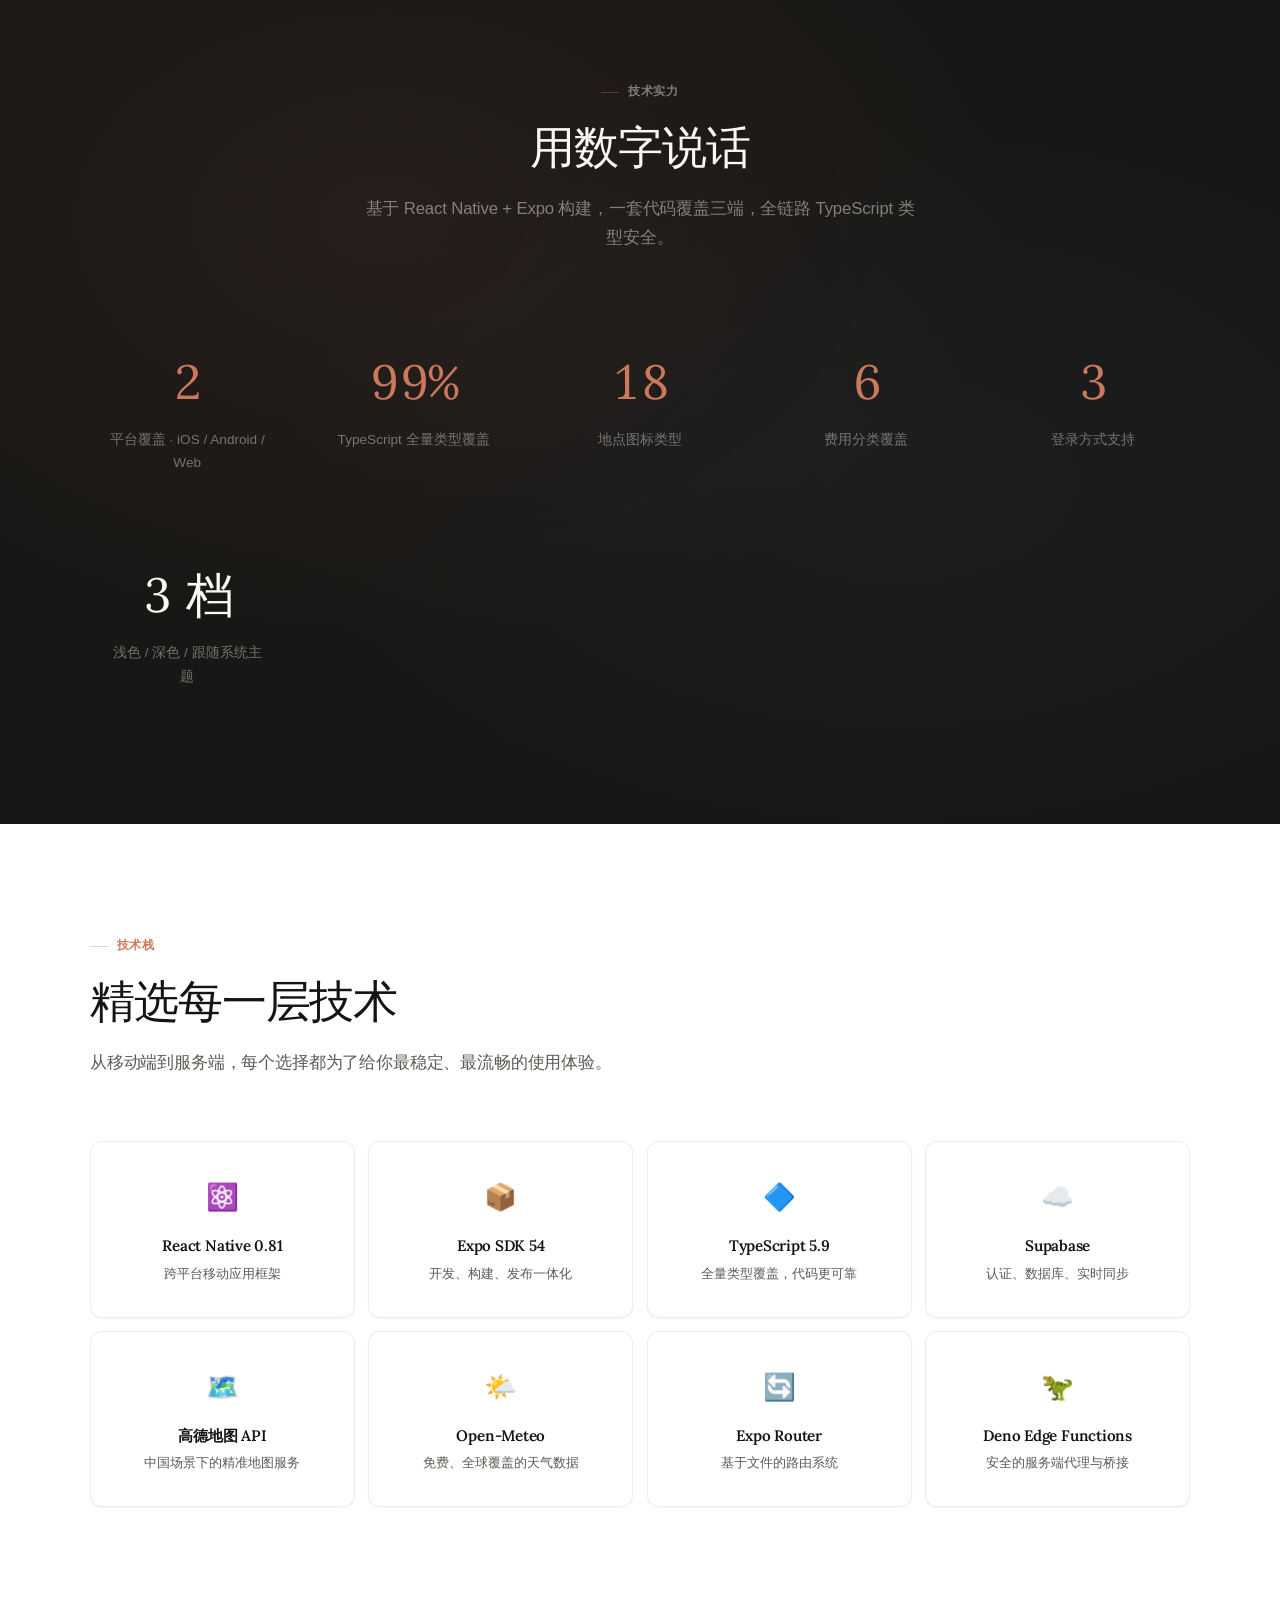
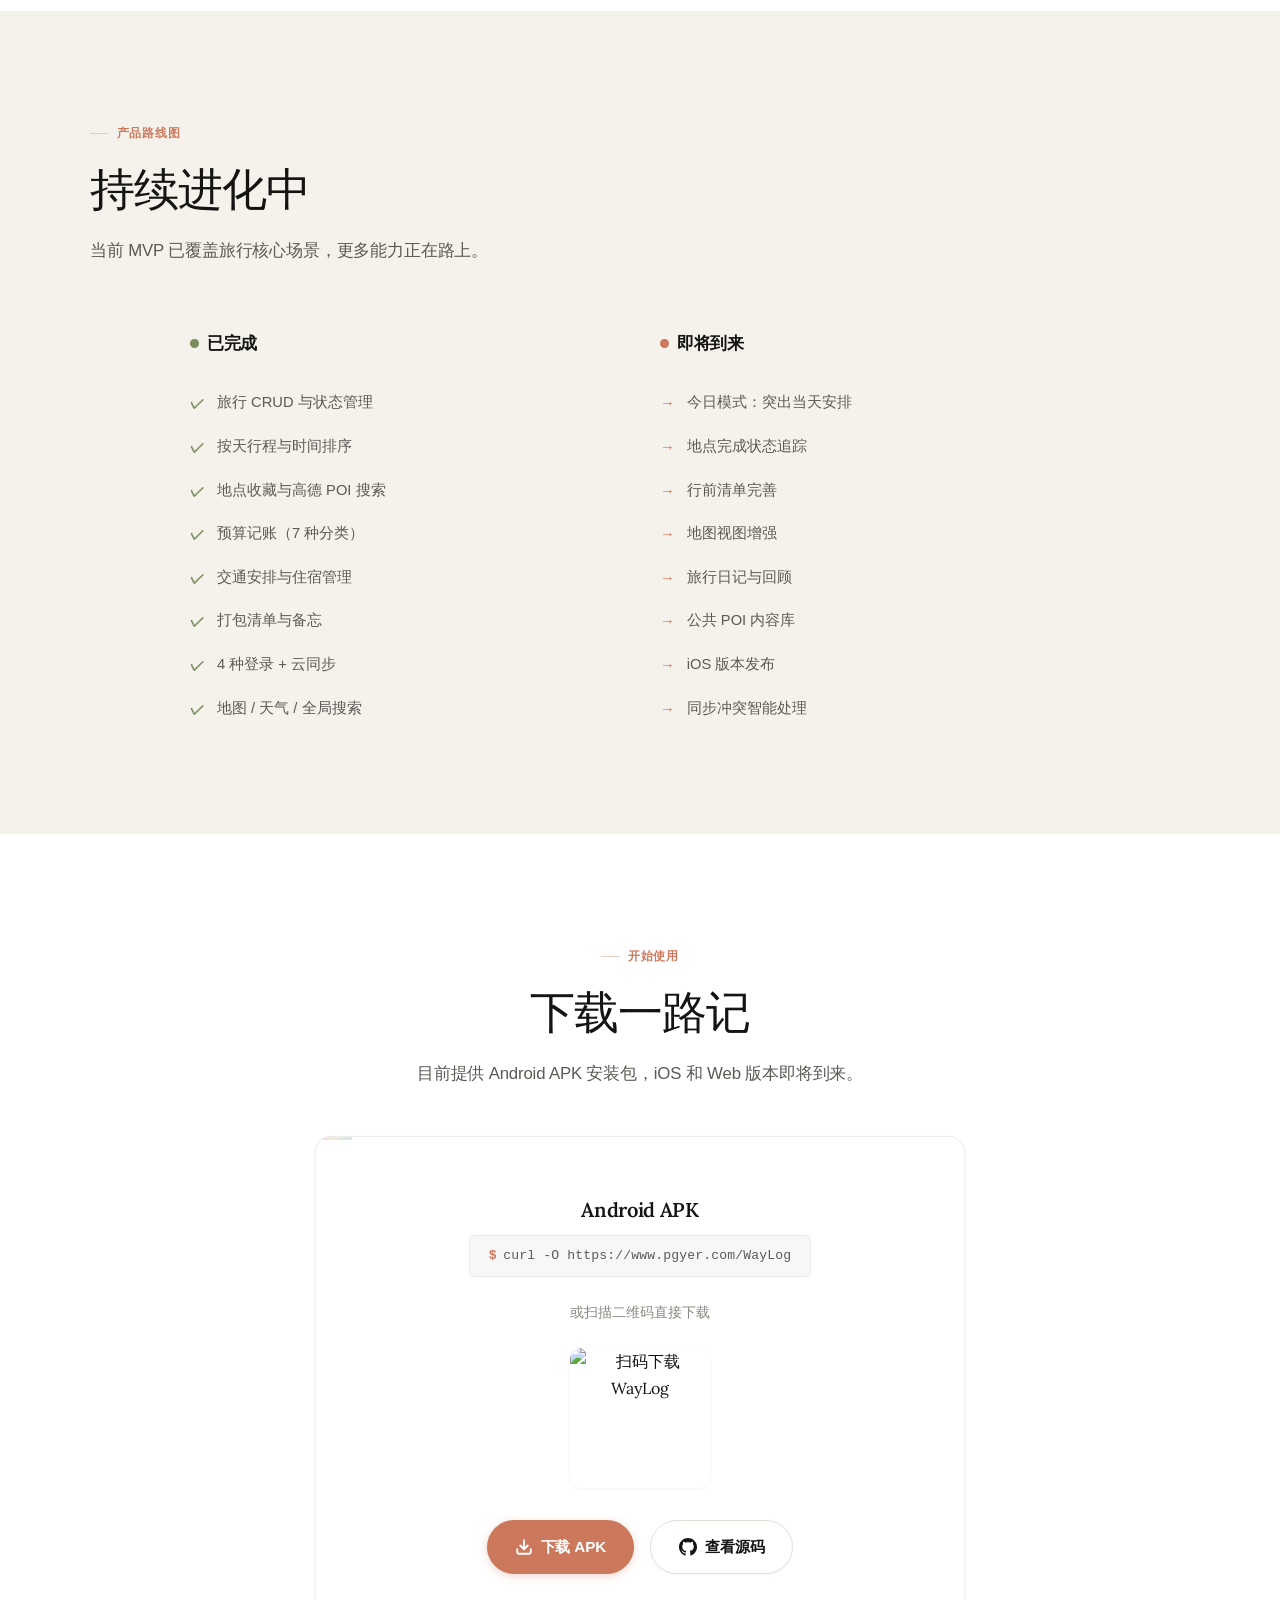
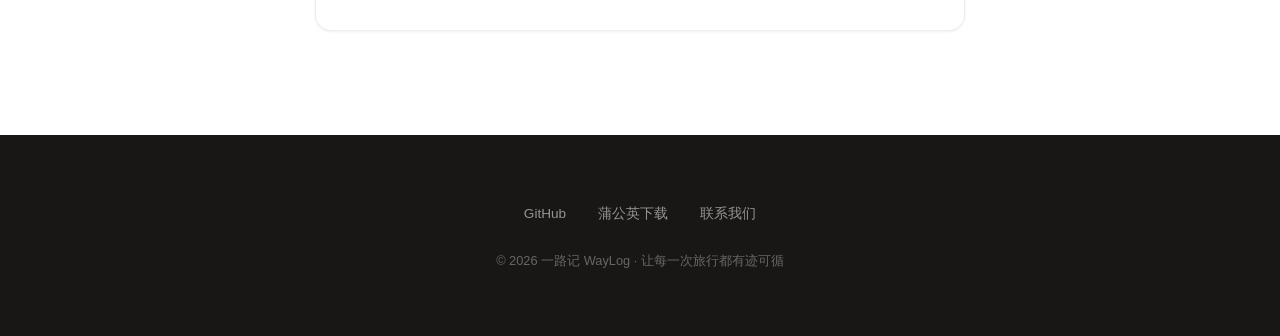
==== commit 830a7d67: "升级网站动画" ====
--- a/index.html
+++ b/index.html
@@ -22,12 +22,6 @@
     <!-- GSAP + ScrollTrigger -->
     <script src="https://cdnjs.cloudflare.com/ajax/libs/gsap/3.12.5/gsap.min.js"></script>
     <script src="https://cdnjs.cloudflare.com/ajax/libs/gsap/3.12.5/ScrollTrigger.min.js"></script>
-
-    <!-- Vercel Speed Insights -->
-    <script>
-      window.si = window.si || function () { (window.siq = window.siq || []).push(arguments); };
-    </script>
-    <script defer src="/_vercel/speed-insights/script.js"></script>
 
     <style>
       /* ===== Reset & Base ===== */
@@ -1188,9 +1182,231 @@
           font-size: 5rem;
         }
       }
+
+      /* ===== 品牌加载动画 ===== */
+      .loader-overlay {
+        position: fixed;
+        inset: 0;
+        z-index: 9999;
+        background: var(--canvas);
+        display: flex;
+        align-items: center;
+        justify-content: center;
+        transition: opacity 0.6s ease, visibility 0.6s ease;
+      }
+      .loader-overlay.hidden {
+        opacity: 0;
+        visibility: hidden;
+        pointer-events: none;
+      }
+      .loader-brand {
+        text-align: center;
+      }
+      .loader-logo {
+        width: 72px;
+        height: 72px;
+        margin: 0 auto 1rem;
+      }
+      .loader-path {
+        stroke-dasharray: 200;
+        stroke-dashoffset: 200;
+        animation: loaderDraw 0.5s cubic-bezier(0.25, 0.1, 0.25, 1) forwards;
+      }
+      .loader-delay-1 { animation-delay: 0.1s; }
+      .loader-delay-2 { animation-delay: 0.2s; }
+      @keyframes loaderDraw {
+        to { stroke-dashoffset: 0; }
+      }
+      .loader-text {
+        font-family: "Lora", serif;
+        font-size: 1.15rem;
+        font-weight: 500;
+        color: var(--ink);
+        letter-spacing: -0.02em;
+        opacity: 0;
+        animation: loaderTextIn 0.3s ease 0.35s forwards;
+      }
+      @keyframes loaderTextIn {
+        to { opacity: 1; }
+      }
+      .loader-bar {
+        width: 100px;
+        height: 2px;
+        background: rgba(20, 20, 19, 0.08);
+        border-radius: 1px;
+        margin: 0.75rem auto 0;
+        overflow: hidden;
+      }
+      .loader-bar-fill {
+        width: 0;
+        height: 100%;
+        background: var(--coral);
+        border-radius: 1px;
+        animation: loaderProgress 0.6s cubic-bezier(0.25, 0.1, 0.25, 1) 0.15s forwards;
+      }
+      @keyframes loaderProgress {
+        to { width: 100%; }
+      }
+
+      /* ===== 鼠标跟随光晕 ===== */
+      .hero-glow {
+        position: absolute;
+        width: 400px;
+        height: 400px;
+        border-radius: 50%;
+        background: radial-gradient(circle, rgba(204, 120, 92, 0.1) 0%, transparent 70%);
+        pointer-events: none;
+        z-index: 0;
+        transform: translate(-50%, -50%);
+        transition: opacity 0.3s ease;
+        filter: blur(40px);
+        will-change: left, top;
+        left: 0;
+        top: 0;
+      }
+
+      /* ===== 水平滚动画廊 ===== */
+      .features-scroll-wrap {
+        position: relative;
+        margin-top: 4rem;
+      }
+      .features-scroll {
+        display: flex;
+        gap: 1rem;
+        overflow-x: auto;
+        scroll-snap-type: x proximity;
+        -webkit-overflow-scrolling: touch;
+        padding: 0.5rem 2rem 1.5rem;
+        scrollbar-width: none;
+        -ms-overflow-style: none;
+        cursor: grab;
+        user-select: none;
+        -webkit-user-select: none;
+      }
+      .features-scroll::-webkit-scrollbar {
+        display: none;
+      }
+      .features-scroll.dragging {
+        cursor: grabbing;
+        scroll-snap-type: none;
+        scroll-behavior: auto;
+      }
+      .features-scroll.dragging .feature-card {
+        pointer-events: none;
+      }
+      .features-scroll .feature-card {
+        min-width: 280px;
+        max-width: 300px;
+        flex-shrink: 0;
+        scroll-snap-align: start;
+        transition: transform 0.3s ease;
+      }
+      .features-scroll .feature-card:hover {
+        transform: translateY(-3px);
+      }
+
+      /* 左右导航箭头 */
+      .scroll-arrow {
+        position: absolute;
+        top: 50%;
+        transform: translateY(-50%);
+        z-index: 5;
+        width: 40px;
+        height: 40px;
+        border-radius: 50%;
+        border: 1px solid var(--hairline);
+        background: var(--surface);
+        box-shadow: var(--shadow-md);
+        display: flex;
+        align-items: center;
+        justify-content: center;
+        cursor: pointer;
+        opacity: 0;
+        pointer-events: none;
+        transition: opacity 0.3s ease, background 0.2s ease, transform 0.2s ease;
+        color: var(--ink-secondary);
+      }
+      .scroll-arrow:hover {
+        background: var(--surface-warm);
+        color: var(--ink);
+        transform: translateY(-50%) scale(1.08);
+      }
+      .scroll-arrow:active {
+        transform: translateY(-50%) scale(0.95);
+      }
+      .scroll-arrow.visible {
+        opacity: 1;
+        pointer-events: auto;
+      }
+      .scroll-arrow-left {
+        left: -12px;
+      }
+      .scroll-arrow-right {
+        right: -12px;
+      }
+      .scroll-arrow svg {
+        width: 18px;
+        height: 18px;
+      }
+
+      /* 移动端隐藏箭头 */
+      @media (hover: none) and (pointer: coarse) {
+        .scroll-arrow { display: none !important; }
+      }
+
+      .scroll-fade-left,
+      .scroll-fade-right {
+        position: absolute;
+        top: 0;
+        bottom: 0;
+        width: 60px;
+        z-index: 2;
+        pointer-events: none;
+        opacity: 0;
+        transition: opacity 0.3s ease;
+      }
+      .scroll-fade-left {
+        left: 0;
+        background: linear-gradient(90deg, var(--surface-warm), transparent);
+      }
+      .scroll-fade-right {
+        right: 0;
+        background: linear-gradient(270deg, var(--surface-warm), transparent);
+      }
+      .scroll-fade-left.visible,
+      .scroll-fade-right.visible {
+        opacity: 1;
+      }
+      @media (max-width: 768px) {
+        .features-scroll .feature-card {
+          min-width: 260px;
+        }
+        .features-scroll {
+          padding: 0.5rem 1rem 1.5rem;
+        }
+      }
+
+      /* ===== 动效降级 ===== */
+      @media (prefers-reduced-motion: reduce) {
+        .loader-overlay { display: none; }
+        .hero-glow { display: none; }
+      }
     </style>
   </head>
   <body>
+    <!-- ===== 品牌加载动画 ===== -->
+    <div class="loader-overlay" id="loaderOverlay">
+      <div class="loader-brand">
+        <svg class="loader-logo" viewBox="0 0 80 80" fill="none">
+          <path class="loader-path" d="M20,60 Q30,25 40,40 Q50,55 60,20" stroke="#cc785c" stroke-width="2.5" stroke-linecap="round" stroke-linejoin="round"/>
+          <path class="loader-path loader-delay-1" d="M15,52 L65,52" stroke="#cc785c" stroke-width="2" stroke-linecap="round"/>
+          <circle class="loader-path loader-delay-2" cx="40" cy="32" r="3.5" stroke="#cc785c" stroke-width="2" fill="none"/>
+        </svg>
+        <div class="loader-text">一路记 WayLog</div>
+        <div class="loader-bar"><div class="loader-bar-fill" id="loaderBarFill"></div></div>
+      </div>
+    </div>
+
     <!-- Navigation -->
     <nav class="nav" id="nav">
       <div class="nav-inner">
@@ -1217,6 +1433,7 @@
     <section class="hero" id="hero">
       <div class="hero-ambient hero-ambient--1"></div>
       <div class="hero-ambient hero-ambient--2"></div>
+      <div class="hero-glow" id="heroGlow" aria-hidden="true"></div>
 
       <!-- 简笔画风格 SVG 插图 -->
       <div class="hero-sketch" aria-hidden="true">
@@ -1440,76 +1657,86 @@
         <p class="section-desc reveal reveal-delay-2">
           从规划到出发，从记录到回顾，一路记覆盖了旅行中最常用的每一个场景。
         </p>
-        <div class="features-grid">
-          <div class="feature-card card reveal reveal-delay-1">
-            <div class="feature-icon coral">✈️</div>
-            <h3>旅行管理</h3>
-            <p>
-              创建、编辑和查看旅行，支持计划中 / 旅途中 /
-              已完成三种状态管理，支持置顶。
-            </p>
+        <div class="features-scroll-wrap reveal reveal-delay-3">
+          <button class="scroll-arrow scroll-arrow-left" id="scrollArrowLeft" aria-label="向左滚动">
+            <svg viewBox="0 0 24 24" fill="none" stroke="currentColor" stroke-width="2" stroke-linecap="round" stroke-linejoin="round"><path d="M15 18l-6-6 6-6"/></svg>
+          </button>
+          <div class="scroll-fade-left" id="fadeLeft"></div>
+          <div class="features-scroll" id="featuresScroll">
+            <div class="feature-card card">
+              <div class="feature-icon coral">✈️</div>
+              <h3>旅行管理</h3>
+              <p>
+                创建、编辑和查看旅行，支持计划中 / 旅途中 /
+                已完成三种状态管理，支持置顶。
+              </p>
+            </div>
+            <div class="feature-card card">
+              <div class="feature-icon green">📋</div>
+              <h3>每日行程</h3>
+              <p>
+                按日期组织行程，记录时间、地点、备注和费用，时间排序一目了然。
+              </p>
+            </div>
+            <div class="feature-card card">
+              <div class="feature-icon blue">📍</div>
+              <h3>地点收藏</h3>
+              <p>
+                19 种图标覆盖景点、餐厅、酒店、交通等场景，集成高德 POI 搜索。
+              </p>
+            </div>
+            <div class="feature-card card">
+              <div class="feature-icon gray">💰</div>
+              <h3>预算与记账</h3>
+              <p>
+                设置行程预算，7
+                种费用分类（交通/住宿/餐饮/门票/购物/活动/其他），支持多币种。
+              </p>
+            </div>
+            <div class="feature-card card">
+              <div class="feature-icon coral">🚗</div>
+              <h3>交通与住宿</h3>
+              <p>
+                航班、火车、自驾、巴士多种交通方式，住宿信息管理（名称、地址、入住/退房时间）。
+              </p>
+            </div>
+            <div class="feature-card card">
+              <div class="feature-icon green">✅</div>
+              <h3>打包与备忘</h3>
+              <p>
+                可勾选的打包清单 +
+                支持置顶的旅行备忘，证件信息、航班号、注意事项不再到处翻找。
+              </p>
+            </div>
+            <div class="feature-card card">
+              <div class="feature-icon blue">☁️</div>
+              <h3>云同步</h3>
+              <p>
+                基于 Supabase 的 RLS 安全同步，增量 upsert +
+                版本冲突检测，多设备数据保持一致。
+              </p>
+            </div>
+            <div class="feature-card card">
+              <div class="feature-icon gray">🔐</div>
+              <h3>多种登录</h3>
+              <p>
+                游客 / 邮箱验证码 / 手机验证码 /
+                微信四种登录方式，灵活选择，数据安全可控。
+              </p>
+            </div>
+            <div class="feature-card card">
+              <div class="feature-icon green">🌤️</div>
+              <h3>天气与地图</h3>
+              <p>
+                集成高德地图和 Open-Meteo
+                天气，在应用内查看位置、天气和路线，规划更直观。
+              </p>
+            </div>
           </div>
-          <div class="feature-card card reveal reveal-delay-2">
-            <div class="feature-icon green">📋</div>
-            <h3>每日行程</h3>
-            <p>
-              按日期组织行程，记录时间、地点、备注和费用，时间排序一目了然。
-            </p>
-          </div>
-          <div class="feature-card card reveal reveal-delay-3">
-            <div class="feature-icon blue">📍</div>
-            <h3>地点收藏</h3>
-            <p>
-              19 种图标覆盖景点、餐厅、酒店、交通等场景，集成高德 POI 搜索。
-            </p>
-          </div>
-          <div class="feature-card card reveal reveal-delay-1">
-            <div class="feature-icon gray">💰</div>
-            <h3>预算与记账</h3>
-            <p>
-              设置行程预算，7
-              种费用分类（交通/住宿/餐饮/门票/购物/活动/其他），支持多币种。
-            </p>
-          </div>
-          <div class="feature-card card reveal reveal-delay-2">
-            <div class="feature-icon coral">🚗</div>
-            <h3>交通与住宿</h3>
-            <p>
-              航班、火车、自驾、巴士多种交通方式，住宿信息管理（名称、地址、入住/退房时间）。
-            </p>
-          </div>
-          <div class="feature-card card reveal reveal-delay-3">
-            <div class="feature-icon green">✅</div>
-            <h3>打包与备忘</h3>
-            <p>
-              可勾选的打包清单 +
-              支持置顶的旅行备忘，证件信息、航班号、注意事项不再到处翻找。
-            </p>
-          </div>
-          <div class="feature-card card reveal reveal-delay-1">
-            <div class="feature-icon blue">☁️</div>
-            <h3>云同步</h3>
-            <p>
-              基于 Supabase 的 RLS 安全同步，增量 upsert +
-              版本冲突检测，多设备数据保持一致。
-            </p>
-          </div>
-          <div class="feature-card card reveal reveal-delay-2">
-            <div class="feature-icon gray">🔐</div>
-            <h3>多种登录</h3>
-            <p>
-              游客 / 邮箱验证码 / 手机验证码 /
-              微信四种登录方式，灵活选择，数据安全可控。
-            </p>
-          </div>
-          <div class="feature-card card reveal reveal-delay-3">
-            <div class="feature-icon green">🌤️</div>
-            <h3>天气与地图</h3>
-            <p>
-              集成高德地图和 Open-Meteo
-              天气，在应用内查看位置、天气和路线，规划更直观。
-            </p>
-          </div>
+          <div class="scroll-fade-right visible" id="fadeRight"></div>
+          <button class="scroll-arrow scroll-arrow-right visible" id="scrollArrowRight" aria-label="向右滚动">
+            <svg viewBox="0 0 24 24" fill="none" stroke="currentColor" stroke-width="2" stroke-linecap="round" stroke-linejoin="round"><path d="M9 18l6-6-6-6"/></svg>
+          </button>
         </div>
       </div>
     </section>
@@ -1817,6 +2044,25 @@
     </footer>
 
     <script>
+      // ===== 动效降级检测 =====
+      const isReducedMotion = window.matchMedia(
+        "(prefers-reduced-motion: reduce)",
+      ).matches;
+
+      // ===== 品牌加载动画 =====
+      (function initLoader() {
+        if (isReducedMotion) {
+          const overlay = document.getElementById("loaderOverlay");
+          if (overlay) overlay.classList.add("hidden");
+          return;
+        }
+        // 1s 后隐藏加载层
+        setTimeout(function () {
+          var overlay = document.getElementById("loaderOverlay");
+          if (overlay) overlay.classList.add("hidden");
+        }, 1000);
+      })();
+
       // ===== Nav scroll effect =====
       const nav = document.getElementById("nav");
       function updateNav() {
@@ -1827,11 +2073,6 @@
         }
       }
       window.addEventListener("scroll", updateNav, { passive: true });
-
-      // ===== 动效降级检测 =====
-      const isReducedMotion = window.matchMedia(
-        "(prefers-reduced-motion: reduce)",
-      ).matches;
 
       // ===== Hero 简笔画描边动画触发 =====
       function triggerSketchAnimation() {
@@ -1909,33 +2150,230 @@
         }, 1200);
       })();
 
-      // ===== GSAP ScrollTrigger animations =====
+      // ===== 鼠标跟随光晕 =====
+      (function initHeroGlow() {
+        if (isReducedMotion) return;
+        var hero = document.getElementById("hero");
+        var glow = document.getElementById("heroGlow");
+        if (!hero || !glow) return;
+
+        // 检测是否为触控设备
+        if ("ontouchstart" in window) {
+          glow.style.display = "none";
+          return;
+        }
+
+        hero.addEventListener("mousemove", function (e) {
+          var rect = hero.getBoundingClientRect();
+          var x = e.clientX - rect.left;
+          var y = e.clientY - rect.top;
+          glow.style.left = x + "px";
+          glow.style.top = y + "px";
+        });
+        hero.addEventListener("mouseenter", function () {
+          glow.style.opacity = "1";
+        });
+        hero.addEventListener("mouseleave", function () {
+          glow.style.opacity = "0";
+        });
+      })();
+
+      // ===== 水平滚动：拖拽 + 滚轮 + 箭头 =====
+      (function initHorizontalScroll() {
+        var scrollEl = document.getElementById("featuresScroll");
+        var fadeL = document.getElementById("fadeLeft");
+        var fadeR = document.getElementById("fadeRight");
+        var arrowL = document.getElementById("scrollArrowLeft");
+        var arrowR = document.getElementById("scrollArrowRight");
+        if (!scrollEl) return;
+
+        // 更新渐变遮罩 + 箭头显隐
+        function updateUI() {
+          var sl = scrollEl.scrollLeft;
+          var maxSl = scrollEl.scrollWidth - scrollEl.clientWidth;
+          var atStart = sl < 10;
+          var atEnd = sl > maxSl - 10;
+
+          if (fadeL) fadeL.classList.toggle("visible", !atStart);
+          if (fadeR) fadeR.classList.toggle("visible", !atEnd);
+          if (arrowL) arrowL.classList.toggle("visible", !atStart);
+          if (arrowR) arrowR.classList.toggle("visible", !atEnd);
+        }
+        scrollEl.addEventListener("scroll", updateUI, { passive: true });
+        updateUI();
+
+        // --- 鼠标拖拽滚动 ---
+        var isDragging = false;
+        var startX = 0;
+        var scrollLeftStart = 0;
+
+        scrollEl.addEventListener("mousedown", function (e) {
+          isDragging = true;
+          scrollEl.classList.add("dragging");
+          startX = e.pageX - scrollEl.offsetLeft;
+          scrollLeftStart = scrollEl.scrollLeft;
+          e.preventDefault();
+        });
+
+        document.addEventListener("mousemove", function (e) {
+          if (!isDragging) return;
+          var x = e.pageX - scrollEl.offsetLeft;
+          var walk = (x - startX) * 1.5; // 1.5x 速度倍率
+          scrollEl.scrollLeft = scrollLeftStart - walk;
+        });
+
+        document.addEventListener("mouseup", function () {
+          if (!isDragging) return;
+          isDragging = false;
+          scrollEl.classList.remove("dragging");
+        });
+
+        // --- 鼠标滚轮横向滚动 ---
+        scrollEl.addEventListener("wheel", function (e) {
+          // 垂直滚轮转横向滚动，deltaX 为 0 时才转换（触控板原生横向不拦截）
+          if (e.deltaX === 0 && e.deltaY !== 0) {
+            e.preventDefault();
+            scrollEl.scrollLeft += e.deltaY;
+          }
+        }, { passive: false });
+
+        // --- 箭头按钮点击 ---
+        var scrollStep = 300; // 每次点击滚动距离
+        if (arrowL) {
+          arrowL.addEventListener("click", function (e) {
+            e.stopPropagation();
+            scrollEl.scrollBy({ left: -scrollStep, behavior: "smooth" });
+          });
+        }
+        if (arrowR) {
+          arrowR.addEventListener("click", function (e) {
+            e.stopPropagation();
+            scrollEl.scrollBy({ left: scrollStep, behavior: "smooth" });
+          });
+        }
+
+        // 初始化时延迟更新一次（等 GSAP 动画入场后再检测）
+        setTimeout(updateUI, 3000);
+      })();
+
+      // ===== 页面过渡动画（导航平滑滚动） =====
+      (function initPageTransition() {
+        if (typeof gsap === "undefined") return;
+        document.querySelectorAll('.nav-links a[href^="#"]').forEach(function (a) {
+          a.addEventListener("click", function (e) {
+            e.preventDefault();
+            var target = document.querySelector(this.getAttribute("href"));
+            if (!target) return;
+            gsap.to(window, {
+              scrollTo: { y: target, offsetY: 60 },
+              duration: 1,
+              ease: "power3.inOut",
+            });
+          });
+        });
+        // Hero CTA 按钮也加平滑滚动
+        document.querySelectorAll('.hero-actions a[href^="#"]').forEach(function (a) {
+          a.addEventListener("click", function (e) {
+            e.preventDefault();
+            var target = document.querySelector(this.getAttribute("href"));
+            if (!target) return;
+            gsap.to(window, {
+              scrollTo: { y: target, offsetY: 60 },
+              duration: 1.2,
+              ease: "power3.inOut",
+            });
+          });
+        });
+      })();
+
+      // ===== GSAP ScrollTrigger animations（交错入场增强版） =====
       if (
         typeof gsap !== "undefined" &&
         typeof ScrollTrigger !== "undefined" &&
         !isReducedMotion
       ) {
         gsap.registerPlugin(ScrollTrigger);
-        document.querySelectorAll(".section").forEach((section) => {
-          const reveals = section.querySelectorAll(".reveal");
-          if (!reveals.length) return;
-          gsap.fromTo(
-            reveals,
-            { opacity: 0, y: 30 },
-            {
-              opacity: 1,
-              y: 0,
-              duration: 0.65,
-              stagger: 0.07,
-              ease: "power2.out",
-              scrollTrigger: {
-                trigger: section,
-                start: "top 88%",
-                toggleActions: "play none none none",
+
+        // 等待加载动画结束后再初始化滚动动画
+        setTimeout(function () {
+          document.querySelectorAll(".section").forEach((section) => {
+            const reveals = section.querySelectorAll(".reveal");
+            if (!reveals.length) return;
+
+            // 区分普通 reveal 和功能卡片（水平滚动区域内的不走 stagger）
+            const normalReveals = [];
+            reveals.forEach(function (el) {
+              if (!el.closest(".features-scroll")) {
+                normalReveals.push(el);
+              }
+            });
+
+            if (normalReveals.length) {
+              gsap.fromTo(
+                normalReveals,
+                { opacity: 0, y: 35 },
+                {
+                  opacity: 1,
+                  y: 0,
+                  duration: 0.7,
+                  stagger: 0.08,
+                  ease: "power3.out",
+                  scrollTrigger: {
+                    trigger: section,
+                    start: "top 88%",
+                    toggleActions: "play none none none",
+                  },
+                },
+              );
+            }
+          });
+
+          // 水平滚动卡片：交错入场（从下方 + 缩放）
+          var scrollCards = document.querySelectorAll(
+            ".features-scroll .feature-card",
+          );
+          if (scrollCards.length) {
+            gsap.fromTo(
+              scrollCards,
+              { opacity: 0, y: 40, scale: 0.95 },
+              {
+                opacity: 1,
+                y: 0,
+                scale: 1,
+                duration: 0.6,
+                stagger: 0.07,
+                ease: "back.out(1.2)",
+                scrollTrigger: {
+                  trigger: ".features-scroll-wrap",
+                  start: "top 85%",
+                  toggleActions: "play none none none",
+                },
               },
-            },
-          );
-        });
+            );
+          }
+
+          // Showcase 区域的数字：交错入场
+          var stats = document.querySelectorAll(".showcase-stat");
+          if (stats.length) {
+            gsap.fromTo(
+              stats,
+              { opacity: 0, y: 30, scale: 0.9 },
+              {
+                opacity: 1,
+                y: 0,
+                scale: 1,
+                duration: 0.6,
+                stagger: 0.1,
+                ease: "back.out(1.4)",
+                scrollTrigger: {
+                  trigger: ".showcase-grid",
+                  start: "top 85%",
+                  toggleActions: "play none none none",
+                },
+              },
+            );
+          }
+        }, isReducedMotion ? 0 : 1100); // 等加载动画结束
       } else {
         // CSS fallback
         const revealObserver = new IntersectionObserver(
@@ -1951,80 +2389,99 @@
           .forEach((el) => revealObserver.observe(el));
       }
 
-      // ===== Animated counter (showcase stats) =====
-      const counterObserver = new IntersectionObserver(
-        (entries) => {
-          entries.forEach((entry) => {
-            if (!entry.isIntersecting) return;
-            const numEl = entry.target.querySelector(".num");
-            const labelEl = entry.target.querySelector(".label");
-            const target = parseFloat(numEl?.getAttribute("data-target"));
-            const suffix = numEl?.getAttribute("data-suffix") || "";
-
-            if (labelEl) {
-              labelEl.style.transition =
-                "opacity 0.6s 0.3s, transform 0.6s 0.3s";
-              labelEl.style.opacity = "1";
-              labelEl.style.transform = "translateY(0)";
-            }
-
-            if (!isNaN(target)) {
-              const duration = 1800;
-              const start = performance.now();
-              numEl.style.opacity = "1";
-              numEl.style.transform = "translateY(0)";
-              function update(now) {
-                const progress = Math.min((now - start) / duration, 1);
-                const eased =
-                  progress === 1 ? 1 : 1 - Math.pow(2, -10 * progress);
-                numEl.textContent = Math.floor(target * eased) + suffix;
-                if (progress < 1) requestAnimationFrame(update);
+      // ===== Animated counter（数字滚动增强版 · 弹跳反馈） =====
+      function animateCounter(numEl, target, suffix) {
+        var duration = 1800;
+        var start = performance.now();
+        numEl.style.opacity = "1";
+        numEl.style.transform = "translateY(0)";
+
+        function update(now) {
+          var progress = Math.min((now - start) / duration, 1);
+          // ease-out-quart: 更戏剧性的缓动
+          var eased = 1 - Math.pow(1 - progress, 4);
+          numEl.textContent = Math.floor(target * eased) + suffix;
+
+          if (progress < 1) {
+            requestAnimationFrame(update);
+          } else {
+            // 到达目标值时弹跳
+            numEl.textContent = target + suffix;
+            numEl.style.transition = "transform 0.15s cubic-bezier(0.34, 1.56, 0.64, 1)";
+            numEl.style.transform = "scale(1.12)";
+            setTimeout(function () {
+              numEl.style.transform = "scale(1)";
+            }, 150);
+          }
+        }
+        requestAnimationFrame(update);
+      }
+
+      function initCounters() {
+        var counterObserver = new IntersectionObserver(
+          function (entries) {
+            entries.forEach(function (entry) {
+              if (!entry.isIntersecting) return;
+              var numEl = entry.target.querySelector(".num");
+              var labelEl = entry.target.querySelector(".label");
+              var target = parseFloat(numEl && numEl.getAttribute("data-target"));
+              var suffix = (numEl && numEl.getAttribute("data-suffix")) || "";
+
+              if (labelEl) {
+                labelEl.style.transition = "opacity 0.6s 0.3s, transform 0.6s 0.3s";
+                labelEl.style.opacity = "1";
+                labelEl.style.transform = "translateY(0)";
               }
-              requestAnimationFrame(update);
+
+              if (!isNaN(target)) {
+                animateCounter(numEl, target, suffix);
+              } else {
+                numEl.style.transition = "opacity 0.8s, transform 0.8s";
+                numEl.style.opacity = "1";
+                numEl.style.transform = "translateY(0)";
+              }
+              counterObserver.unobserve(entry.target);
+            });
+          },
+          { threshold: 0.25 },
+        );
+
+        document.querySelectorAll(".showcase-stat").forEach(function (el) {
+          var numEl = el.querySelector(".num");
+          var labelEl = el.querySelector(".label");
+          if (numEl) {
+            numEl.style.opacity = "0";
+            numEl.style.transform = "translateY(16px)";
+          }
+          if (labelEl) {
+            labelEl.style.opacity = "0";
+            labelEl.style.transform = "translateY(8px)";
+          }
+          counterObserver.observe(el);
+        });
+      }
+
+      // 延迟初始化，等加载动画结束
+      if (isReducedMotion) {
+        initCounters();
+      } else {
+        setTimeout(initCounters, 1100);
+      }
+
+      // Fallback: reveal stats after 5s if not triggered
+      setTimeout(function () {
+        document.querySelectorAll(".showcase-stat").forEach(function (el) {
+          var numEl = el.querySelector(".num");
+          var labelEl = el.querySelector(".label");
+          if (numEl && numEl.style.opacity === "0") {
+            var t = parseFloat(numEl.getAttribute("data-target"));
+            var sfx = numEl.getAttribute("data-suffix") || "";
+            if (!isNaN(t)) {
+              animateCounter(numEl, t, sfx);
             } else {
               numEl.style.transition = "opacity 0.8s, transform 0.8s";
               numEl.style.opacity = "1";
               numEl.style.transform = "translateY(0)";
-            }
-            counterObserver.unobserve(entry.target);
-          });
-        },
-        { threshold: 0.25 },
-      );
-
-      document.querySelectorAll(".showcase-stat").forEach((el) => {
-        const numEl = el.querySelector(".num");
-        const labelEl = el.querySelector(".label");
-        if (numEl) {
-          numEl.style.opacity = "0";
-          numEl.style.transform = "translateY(16px)";
-        }
-        if (labelEl) {
-          labelEl.style.opacity = "0";
-          labelEl.style.transform = "translateY(8px)";
-        }
-        counterObserver.observe(el);
-      });
-
-      // Fallback: reveal stats after 3s if not triggered
-      setTimeout(() => {
-        document.querySelectorAll(".showcase-stat").forEach((el) => {
-          const numEl = el.querySelector(".num");
-          const labelEl = el.querySelector(".label");
-          if (numEl && numEl.style.opacity === "0") {
-            numEl.style.transition = "opacity 0.8s, transform 0.8s";
-            numEl.style.opacity = "1";
-            numEl.style.transform = "translateY(0)";
-            const t = parseFloat(numEl.getAttribute("data-target"));
-            const sfx = numEl.getAttribute("data-suffix") || "";
-            if (!isNaN(t)) {
-              const st = performance.now();
-              (function upd(now) {
-                const prog = Math.min((now - st) / 1800, 1);
-                const easd = prog === 1 ? 1 : 1 - Math.pow(2, -10 * prog);
-                numEl.textContent = Math.floor(t * easd) + sfx;
-                if (prog < 1) requestAnimationFrame(upd);
-              })(st);
             }
           }
           if (labelEl && labelEl.style.opacity === "0") {
@@ -2033,7 +2490,7 @@
             labelEl.style.transform = "translateY(0)";
           }
         });
-      }, 3000);
+      }, 5000);
     </script>
   </body>
 </html>
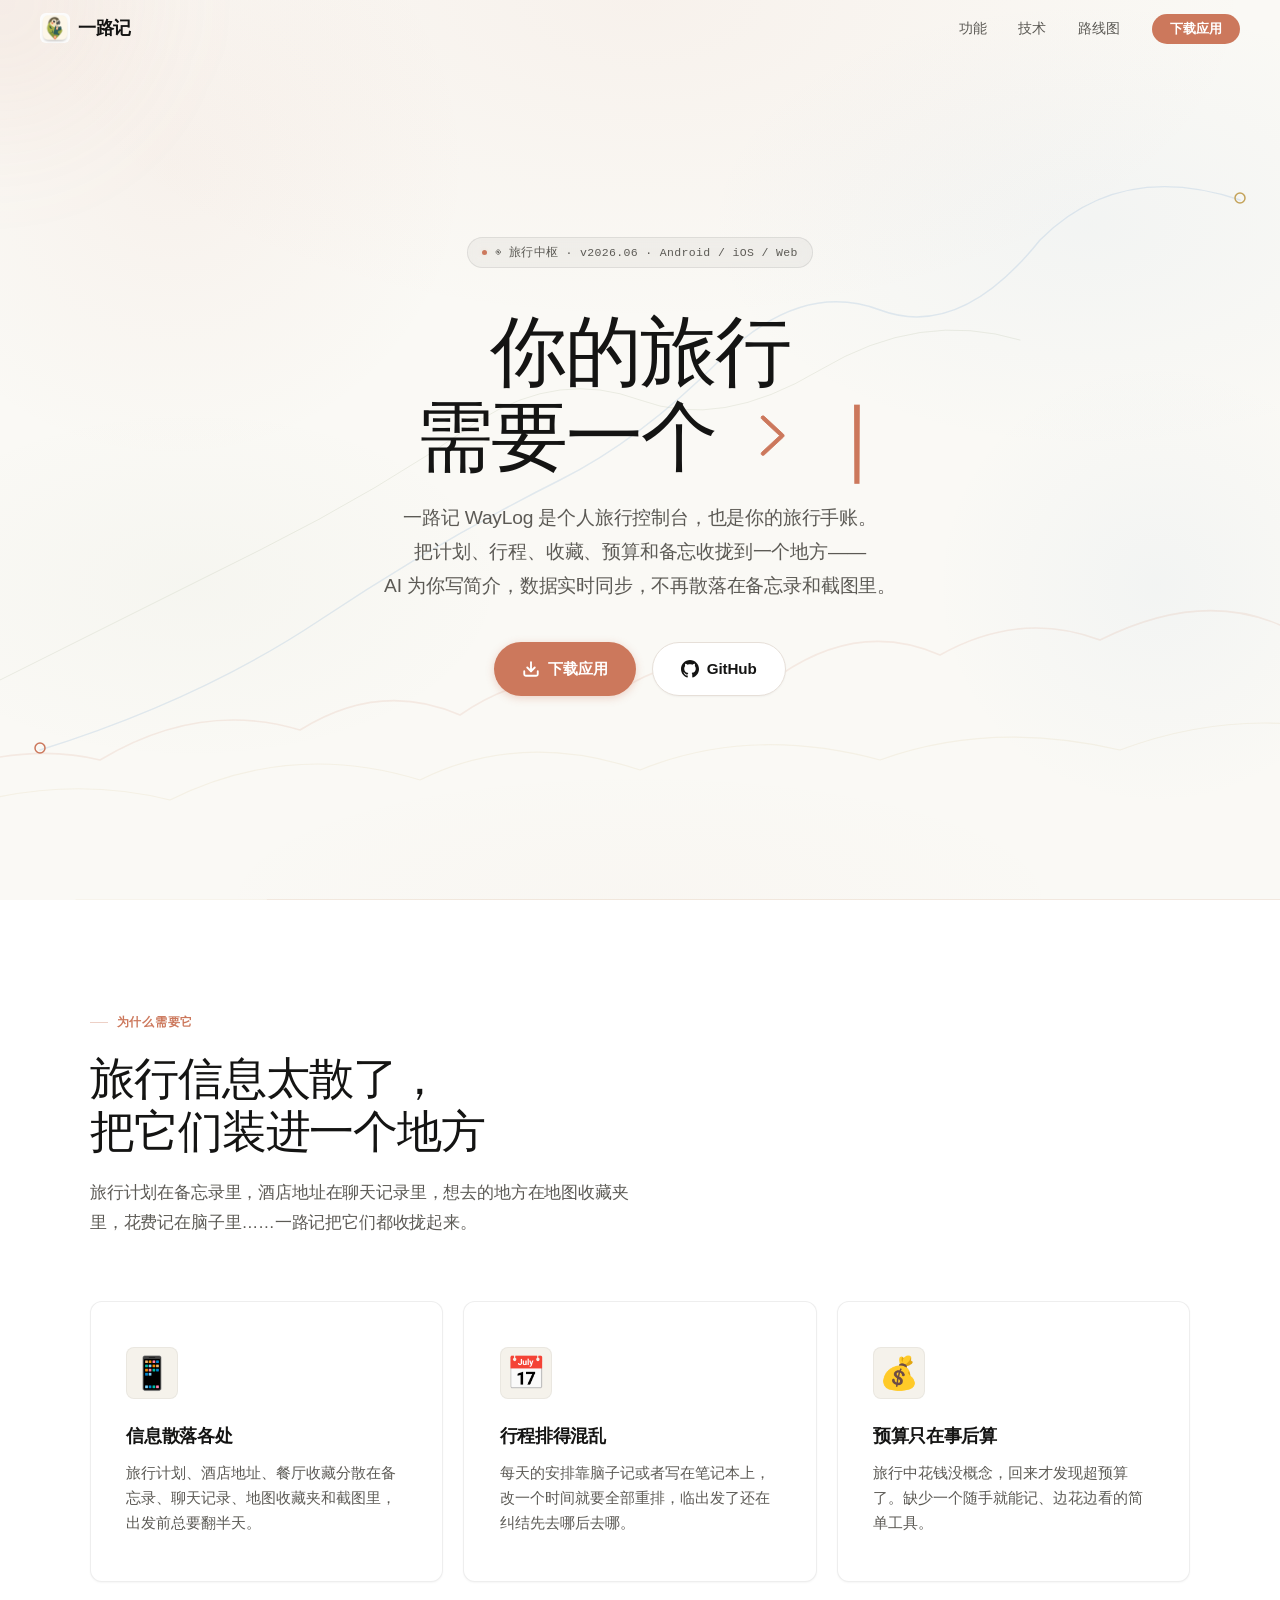
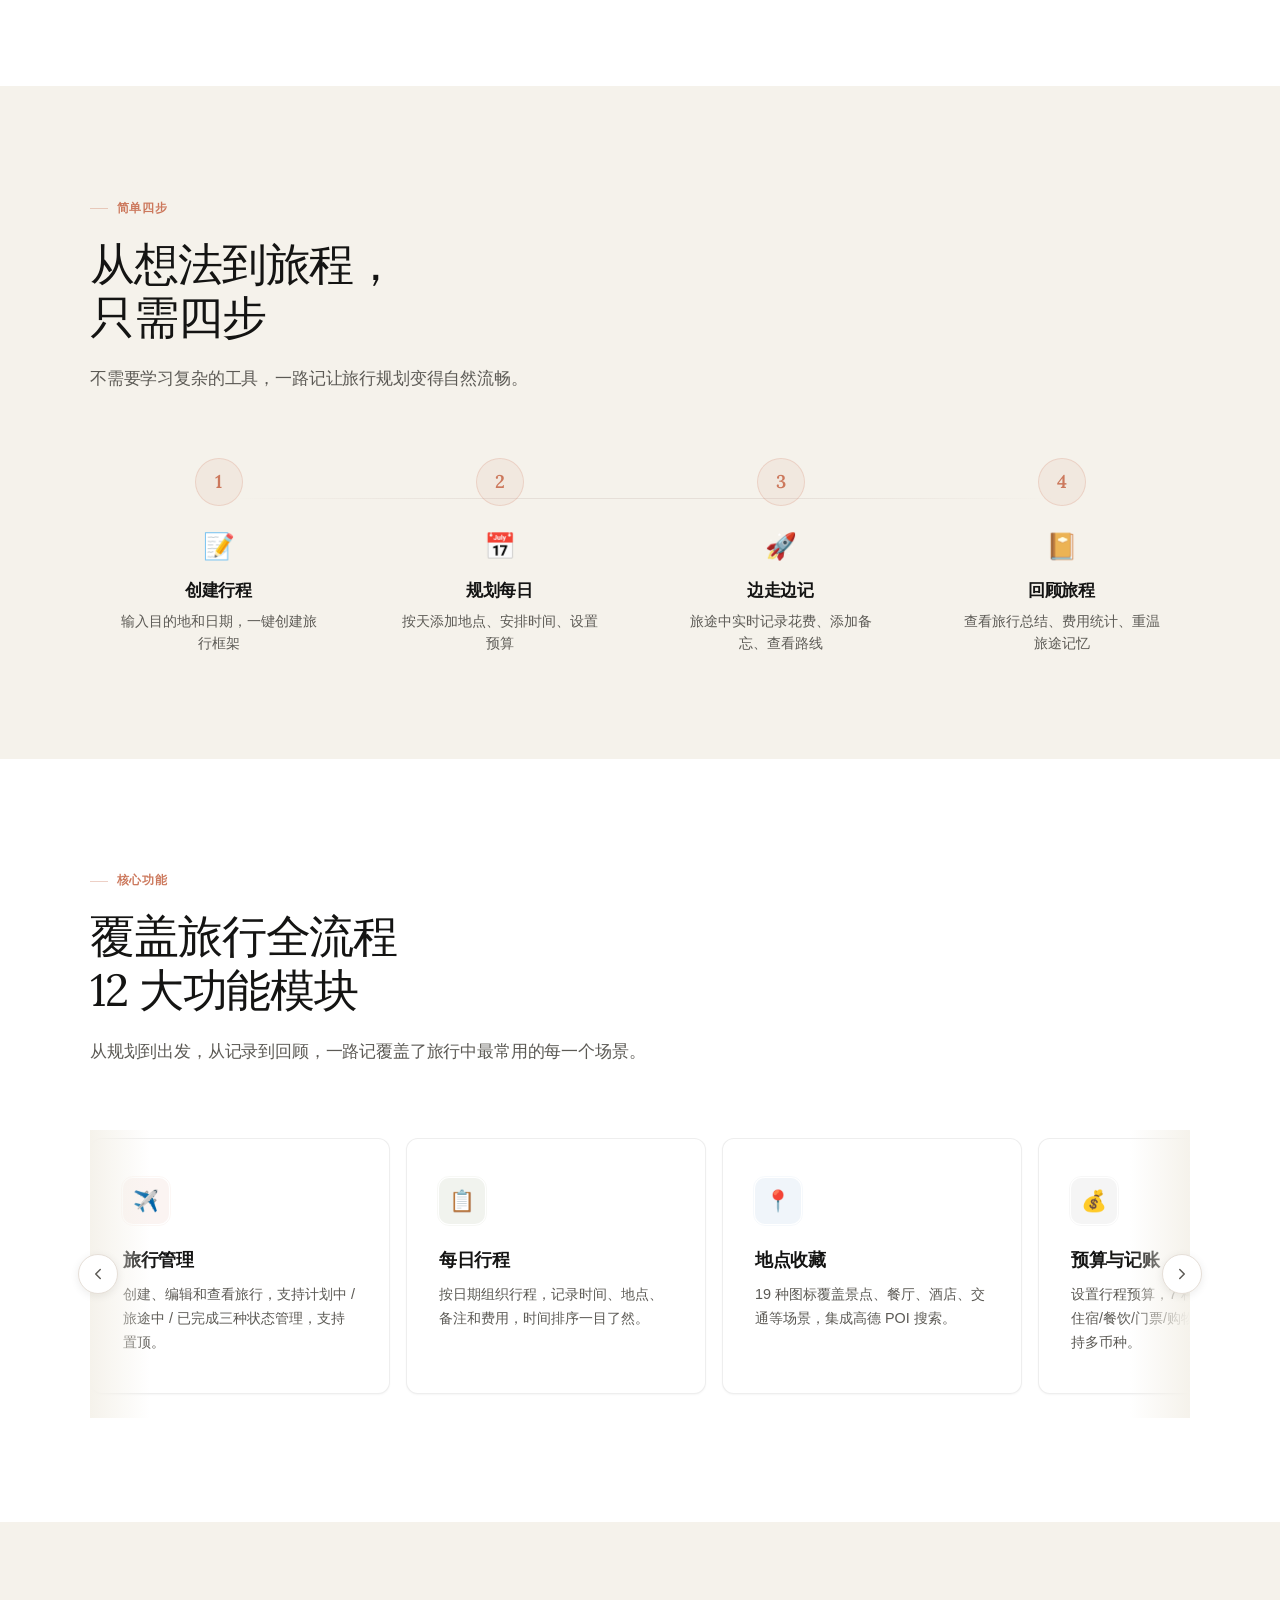
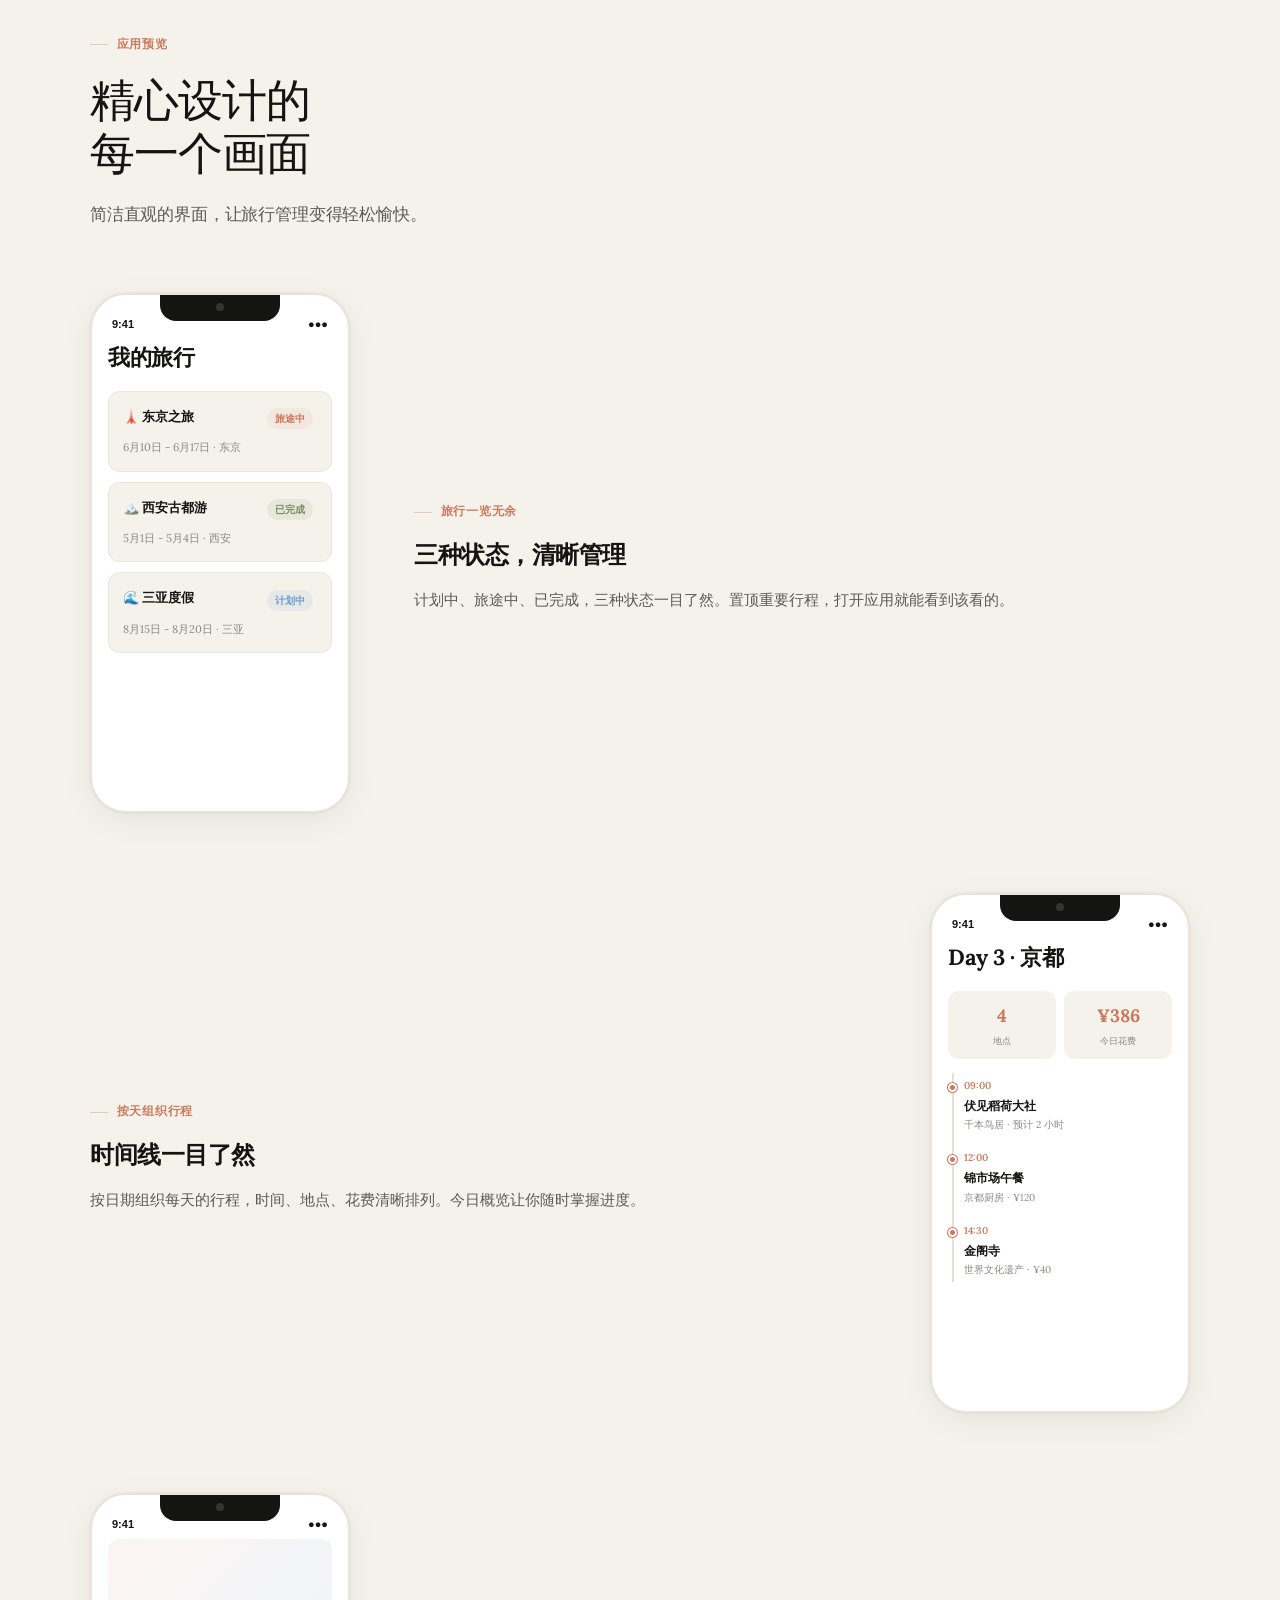
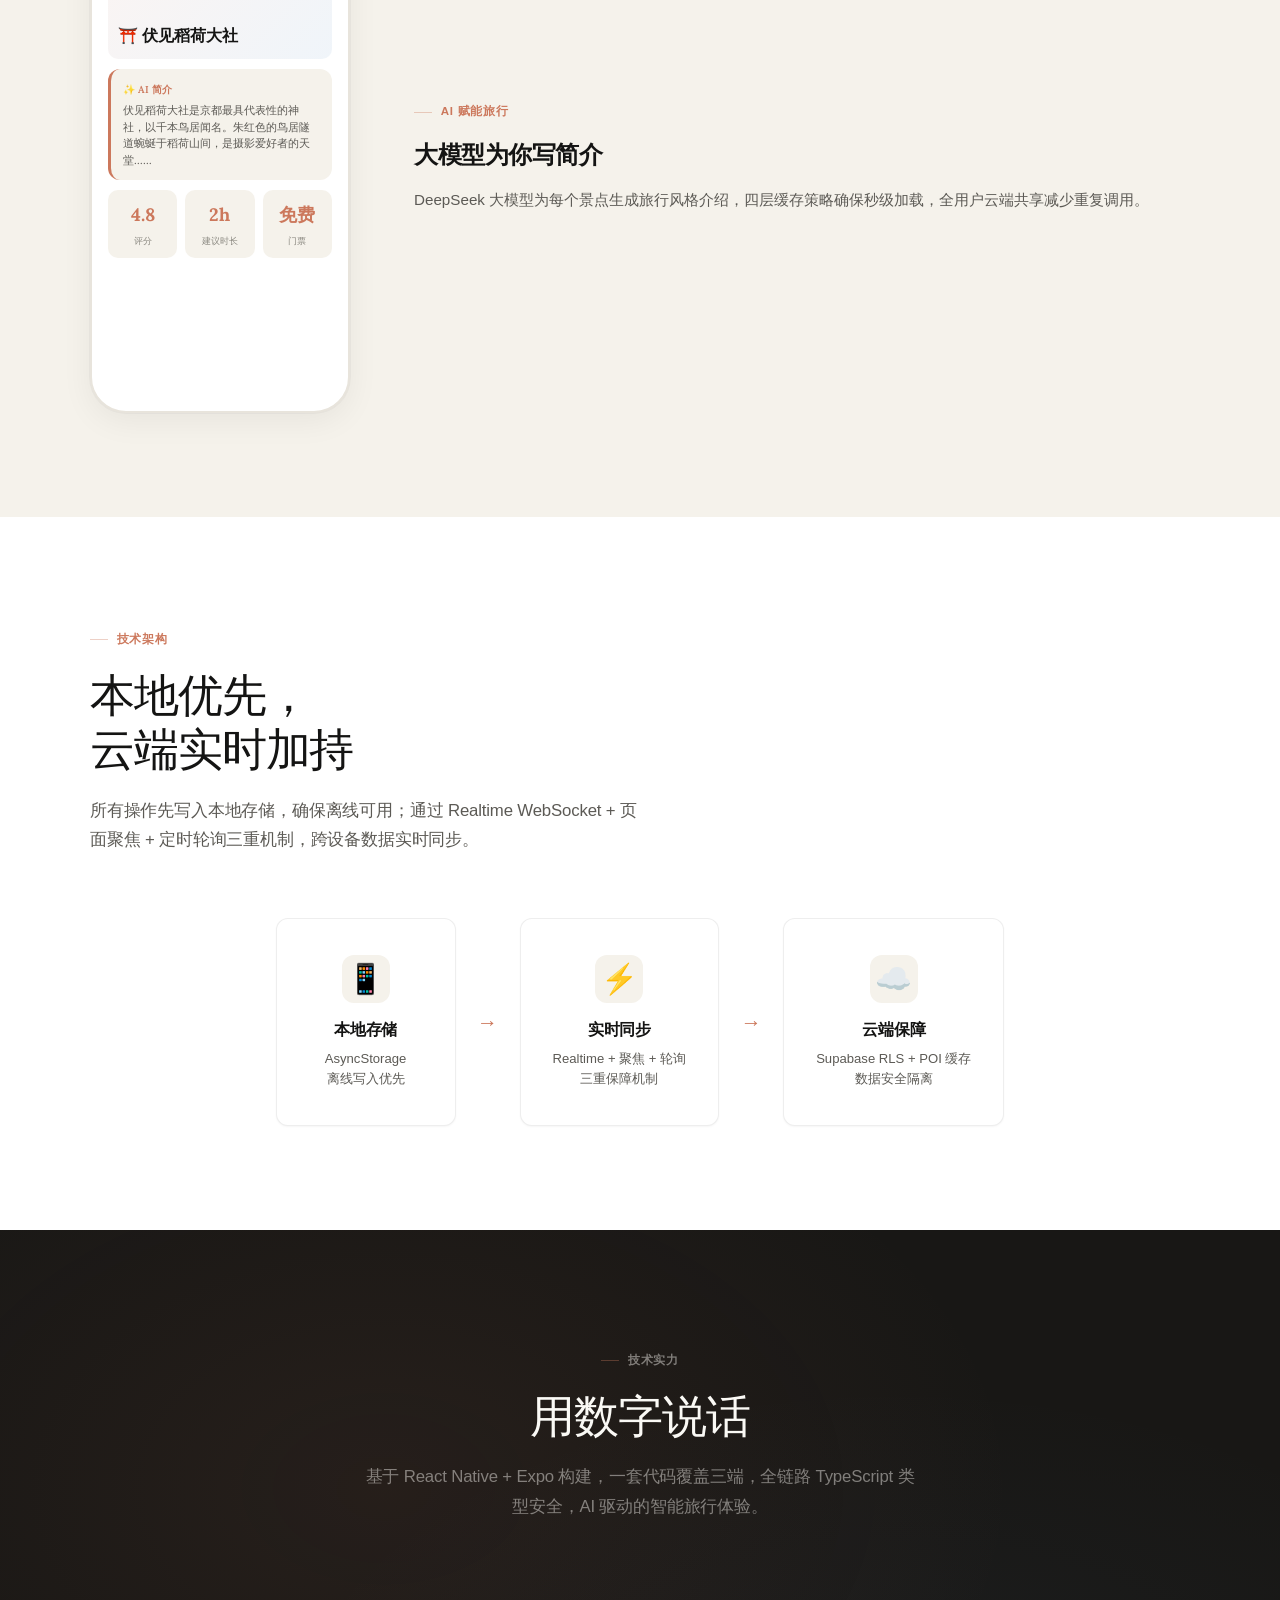
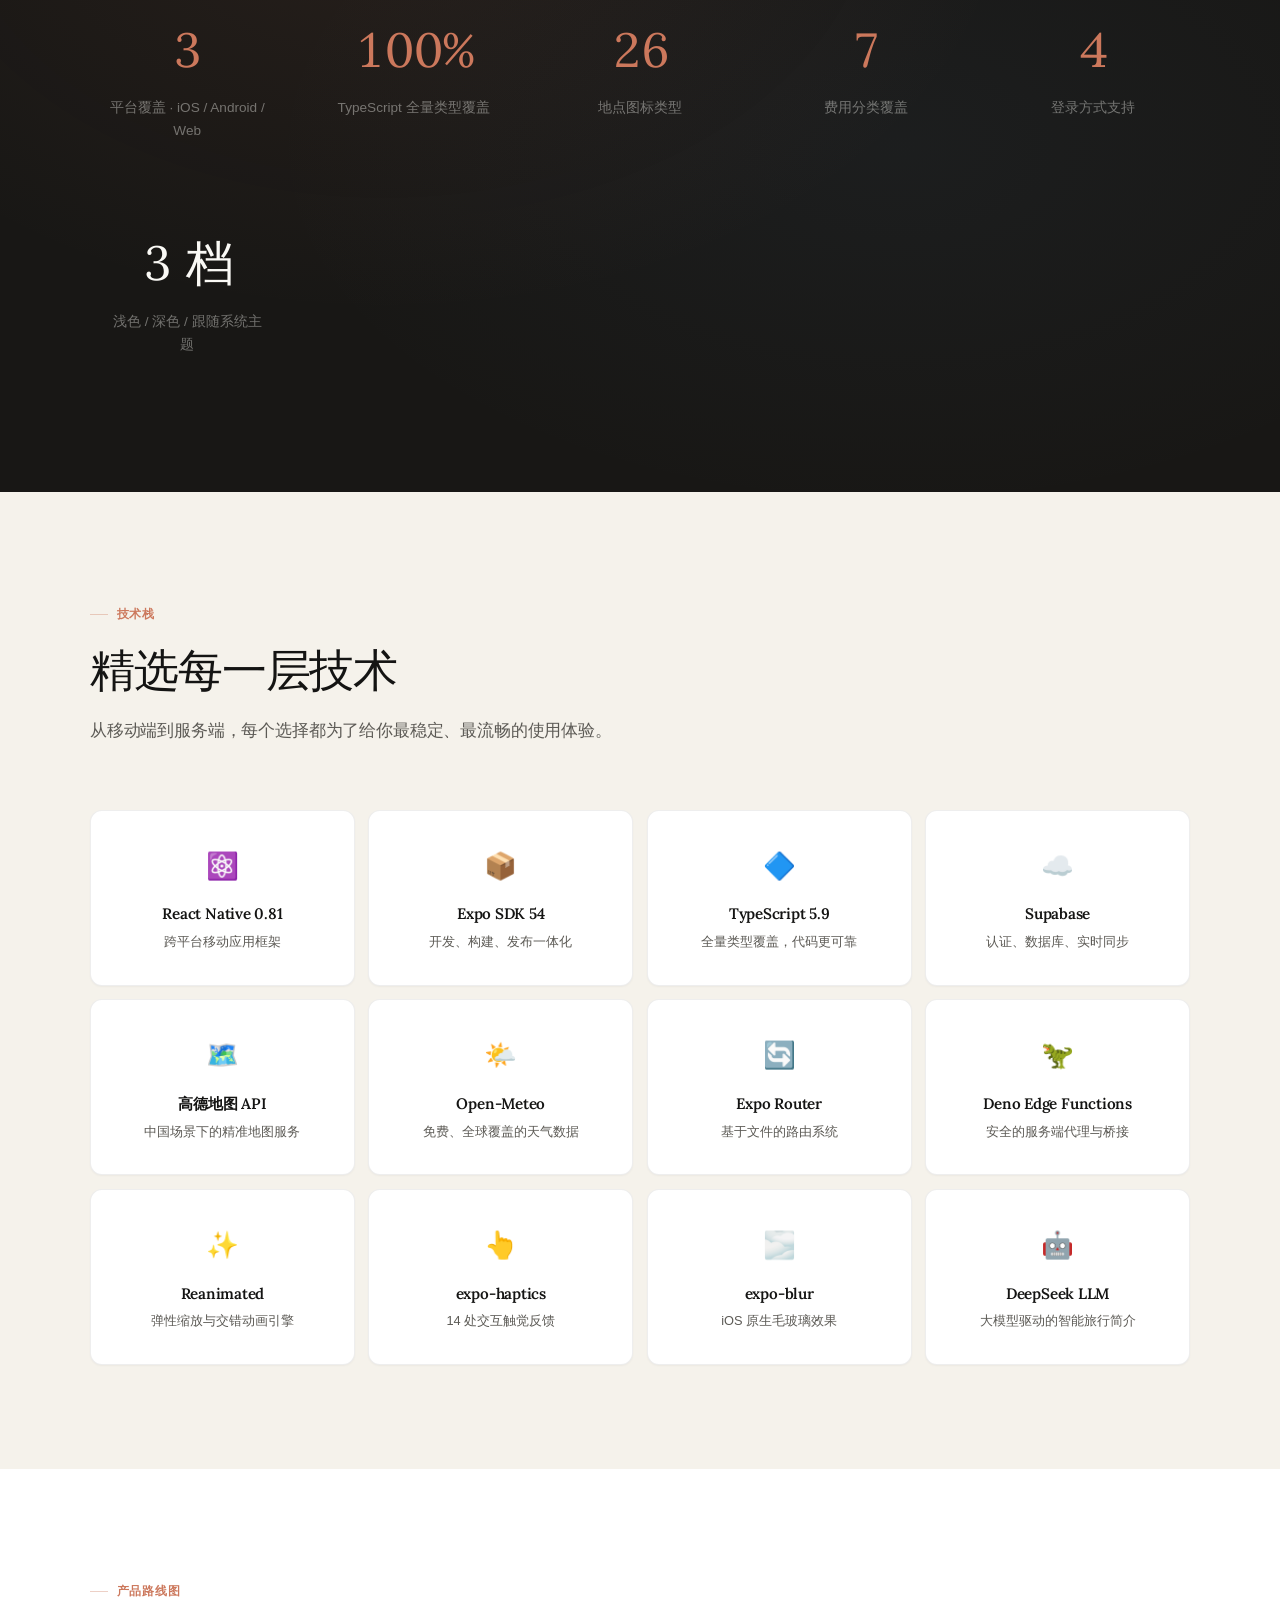
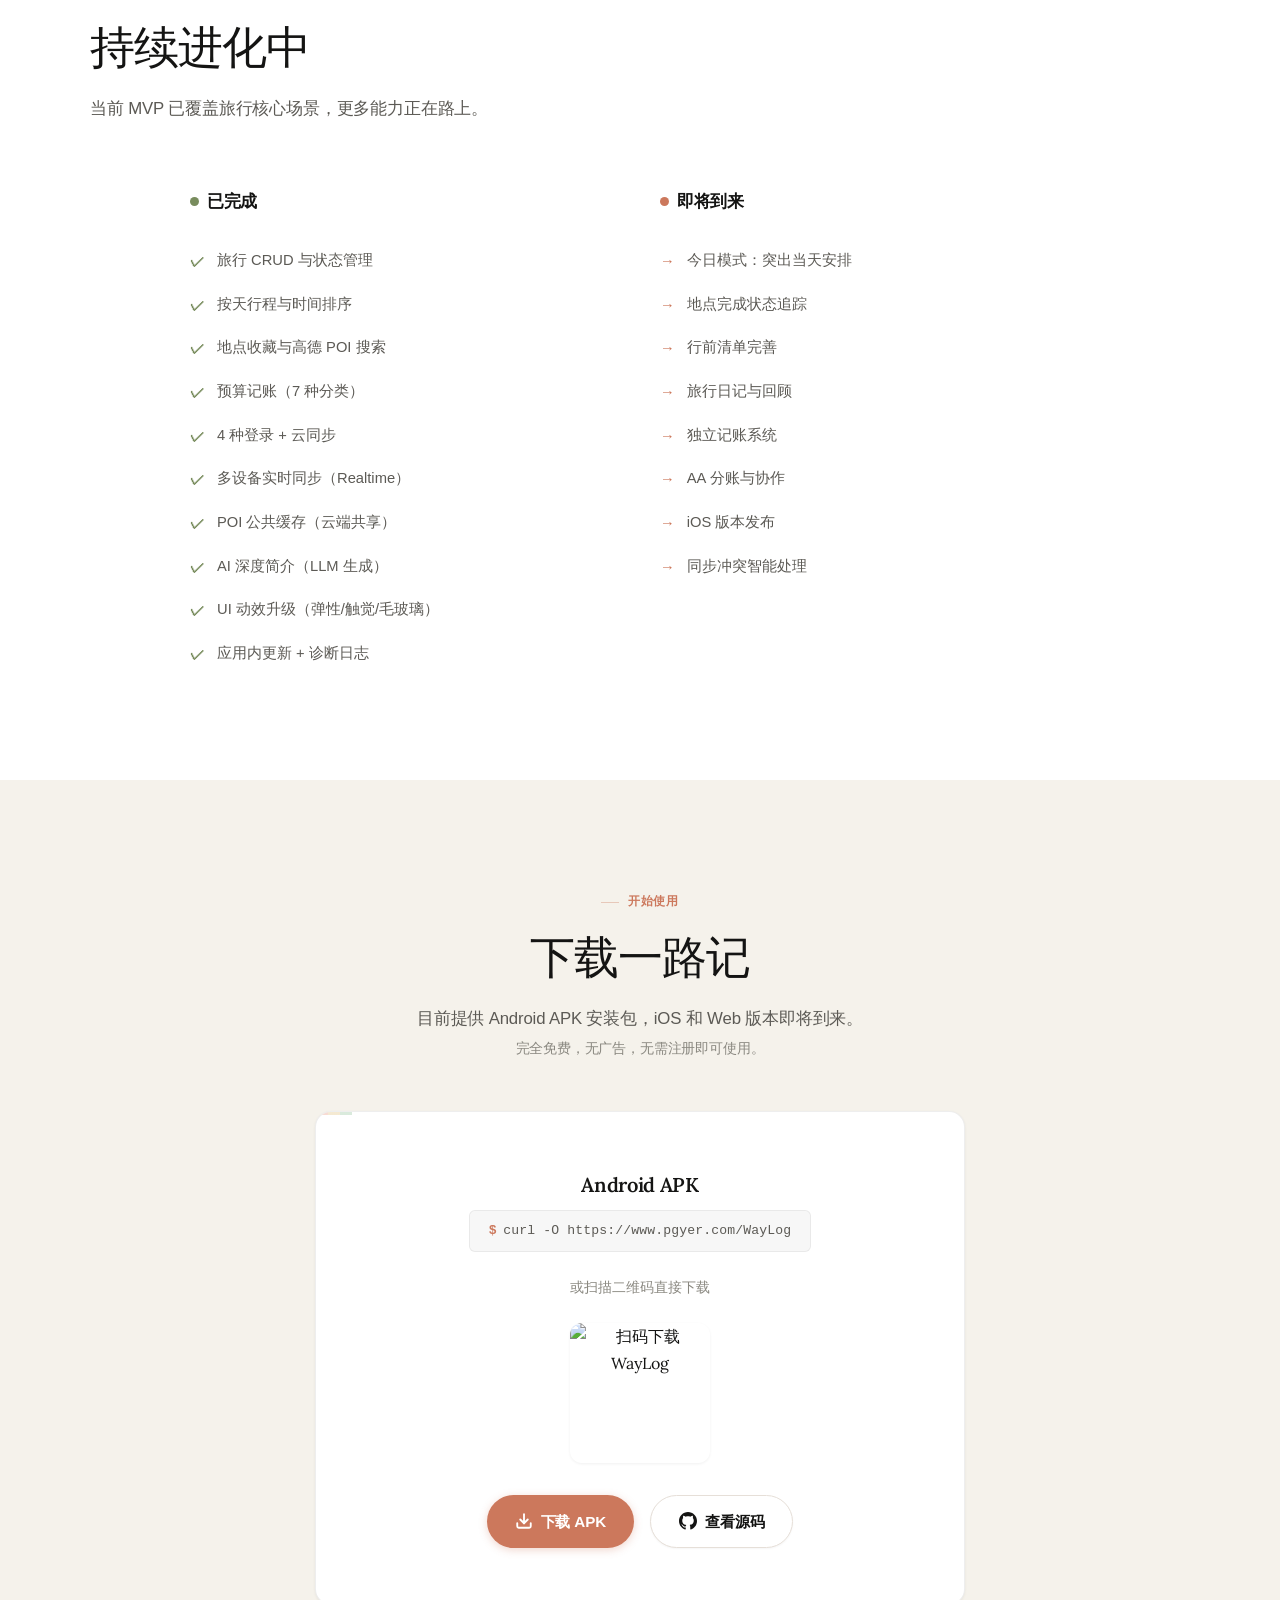
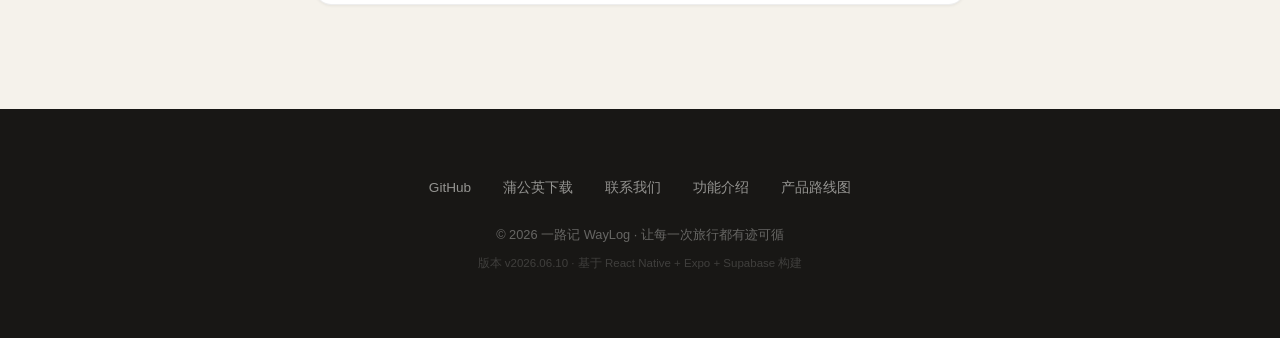
==== commit eb2a981f: "更新网页内容" ====
--- a/index.html
+++ b/index.html
@@ -8,8 +8,8 @@
       name="description"
       content="一路记（WayLog）是一个个人旅行中枢，帮你把旅行计划、每日行程、地点收藏、预算记录和重要备忘收拢到一个地方。"
     />
-    <link rel="icon" type="image/png" sizes="32x32" href="favicon.png" />
-    <link rel="apple-touch-icon" href="icon.png" />
+    <link rel="icon" type="image/png" sizes="32x32" href="assets/images/favicon.png" />
+    <link rel="apple-touch-icon" href="assets/images/icon.png" />
 
     <!-- Google Fonts: Lora (editorial serif) -->
     <link rel="preconnect" href="https://fonts.googleapis.com" />
@@ -19,9 +19,20 @@
       rel="stylesheet"
     />
 
-    <!-- GSAP + ScrollTrigger -->
+    <!-- Open Graph / Social Sharing -->
+    <meta property="og:type" content="website" />
+    <meta property="og:title" content="一路记 WayLog — 你最好的旅行中枢" />
+    <meta property="og:description" content="个人旅行控制台，把计划、行程、收藏、预算和备忘收拢到一个地方。" />
+    <meta property="og:image" content="https://waylog.yugonglian.top/assets/images/icon.png" />
+    <meta property="og:url" content="https://waylog.yugonglian.top" />
+    <meta name="twitter:card" content="summary" />
+    <meta name="twitter:title" content="一路记 WayLog — 你最好的旅行中枢" />
+    <meta name="twitter:description" content="个人旅行控制台，把计划、行程、收藏、预算和备忘收拢到一个地方。" />
+
+    <!-- GSAP + ScrollTrigger + ScrollToPlugin -->
     <script src="https://cdnjs.cloudflare.com/ajax/libs/gsap/3.12.5/gsap.min.js"></script>
     <script src="https://cdnjs.cloudflare.com/ajax/libs/gsap/3.12.5/ScrollTrigger.min.js"></script>
+    <script src="https://cdnjs.cloudflare.com/ajax/libs/gsap/3.12.5/ScrollToPlugin.min.js"></script>
 
     <style>
       /* ===== Reset & Base ===== */
@@ -1386,6 +1397,327 @@
         }
       }
 
+      /* ===== How It Works ===== */
+      .steps-grid {
+        display: grid;
+        grid-template-columns: repeat(4, 1fr);
+        gap: 1.5rem;
+        margin-top: 4rem;
+        position: relative;
+      }
+      /* 连接线 */
+      .steps-grid::before {
+        content: "";
+        position: absolute;
+        top: 40px;
+        left: 12.5%;
+        right: 12.5%;
+        height: 1px;
+        background: linear-gradient(90deg, transparent, var(--hairline), var(--hairline), transparent);
+        z-index: 0;
+      }
+      .step-card {
+        text-align: center;
+        position: relative;
+        z-index: 1;
+      }
+      .step-number {
+        display: inline-flex;
+        align-items: center;
+        justify-content: center;
+        width: 48px;
+        height: 48px;
+        border-radius: 50%;
+        background: var(--coral-light);
+        border: 1.5px solid rgba(204, 120, 92, 0.2);
+        font-family: "Lora", serif;
+        font-size: 1.15rem;
+        font-weight: 600;
+        color: var(--coral);
+        margin-bottom: 1.15rem;
+        transition: transform 0.4s var(--ease-spring), background 0.3s;
+      }
+      .step-card:hover .step-number {
+        transform: scale(1.1);
+        background: rgba(204, 120, 92, 0.15);
+      }
+      .step-icon {
+        font-size: 1.6rem;
+        margin-bottom: 0.5rem;
+      }
+      .step-card h3 {
+        font-size: 1.05rem;
+        font-weight: 600;
+        letter-spacing: -0.015em;
+        color: var(--ink);
+        margin-bottom: 0.45rem;
+      }
+      .step-card p {
+        color: var(--ink-secondary);
+        font-size: 0.85rem;
+        line-height: 1.6;
+        max-width: 200px;
+        margin: 0 auto;
+        font-family: -apple-system, BlinkMacSystemFont, "SF Pro Text", "PingFang SC", "Noto Sans SC", sans-serif;
+      }
+
+      /* ===== App Showcase ===== */
+      .showcase-app {
+        margin-top: 4rem;
+      }
+      .showcase-row {
+        display: flex;
+        align-items: center;
+        gap: 4rem;
+        margin-bottom: 5rem;
+      }
+      .showcase-row.reverse {
+        flex-direction: row-reverse;
+      }
+      .showcase-row:last-child {
+        margin-bottom: 0;
+      }
+      .showcase-phone {
+        flex-shrink: 0;
+        width: 260px;
+      }
+      .showcase-text {
+        flex: 1;
+      }
+      .showcase-text .section-label {
+        margin-bottom: 0.8rem;
+      }
+      .showcase-text h3 {
+        font-size: 1.5rem;
+        font-weight: 600;
+        letter-spacing: -0.02em;
+        color: var(--ink);
+        margin-bottom: 0.75rem;
+      }
+      .showcase-text p {
+        color: var(--ink-secondary);
+        font-size: 0.95rem;
+        line-height: 1.7;
+        font-family: -apple-system, BlinkMacSystemFont, "SF Pro Text", "PingFang SC", "Noto Sans SC", sans-serif;
+      }
+
+      /* 模拟手机外框 */
+      .phone-frame {
+        width: 260px;
+        height: 520px;
+        background: var(--surface);
+        border-radius: 36px;
+        border: 2px solid var(--border-card);
+        box-shadow: var(--shadow-lg), 0 0 0 1px rgba(20, 20, 19, 0.03);
+        overflow: hidden;
+        position: relative;
+        transition: transform 0.5s var(--ease-out-expo), box-shadow 0.5s;
+      }
+      .phone-frame:hover {
+        transform: translateY(-6px) scale(1.01);
+        box-shadow: var(--shadow-lg), 0 16px 48px rgba(20, 20, 19, 0.1), 0 0 0 1px rgba(20, 20, 19, 0.03);
+      }
+      /* 刘海 */
+      .phone-notch {
+        position: absolute;
+        top: 0;
+        left: 50%;
+        transform: translateX(-50%);
+        width: 120px;
+        height: 26px;
+        background: var(--ink);
+        border-radius: 0 0 16px 16px;
+        z-index: 3;
+      }
+      .phone-notch::after {
+        content: "";
+        position: absolute;
+        top: 8px;
+        left: 50%;
+        transform: translateX(-50%);
+        width: 8px;
+        height: 8px;
+        background: #333;
+        border-radius: 50%;
+      }
+      /* 状态栏 */
+      .phone-status-bar {
+        height: 44px;
+        padding: 0 20px;
+        display: flex;
+        align-items: flex-end;
+        justify-content: space-between;
+        padding-bottom: 6px;
+        font-size: 11px;
+        font-weight: 600;
+        color: var(--ink);
+        font-family: -apple-system, BlinkMacSystemFont, "SF Pro Text", sans-serif;
+      }
+      .phone-content {
+        padding: 0 16px 16px;
+        height: calc(100% - 44px);
+        overflow: hidden;
+      }
+      /* 模拟 UI 组件 */
+      .mock-header {
+        font-size: 22px;
+        font-weight: 700;
+        color: var(--ink);
+        margin-bottom: 14px;
+        letter-spacing: -0.02em;
+      }
+      .mock-card {
+        background: var(--surface-warm);
+        border-radius: 12px;
+        padding: 14px;
+        margin-bottom: 10px;
+        border: 0.5px solid rgba(20, 20, 19, 0.05);
+      }
+      .mock-card-title {
+        font-size: 13px;
+        font-weight: 600;
+        color: var(--ink);
+        margin-bottom: 4px;
+      }
+      .mock-card-sub {
+        font-size: 11px;
+        color: var(--ink-tertiary);
+      }
+      .mock-badge {
+        display: inline-block;
+        font-size: 10px;
+        font-weight: 600;
+        padding: 2px 8px;
+        border-radius: 999px;
+        margin-right: 4px;
+      }
+      .mock-badge.coral { background: var(--coral-light); color: var(--coral); }
+      .mock-badge.green { background: var(--green-light); color: var(--green); }
+      .mock-badge.blue { background: var(--blue-light); color: var(--blue); }
+      .mock-timeline {
+        position: relative;
+        padding-left: 16px;
+      }
+      .mock-timeline::before {
+        content: "";
+        position: absolute;
+        left: 4px;
+        top: 4px;
+        bottom: 4px;
+        width: 1.5px;
+        background: var(--hairline);
+      }
+      .mock-timeline-item {
+        position: relative;
+        padding: 8px 0;
+      }
+      .mock-timeline-item::before {
+        content: "";
+        position: absolute;
+        left: -16px;
+        top: 14px;
+        width: 9px;
+        height: 9px;
+        border-radius: 50%;
+        background: var(--coral);
+        border: 2px solid var(--surface);
+        box-shadow: 0 0 0 1px var(--coral);
+      }
+      .mock-timeline-time {
+        font-size: 10px;
+        color: var(--coral);
+        font-weight: 600;
+        margin-bottom: 2px;
+      }
+      .mock-timeline-title {
+        font-size: 12px;
+        font-weight: 600;
+        color: var(--ink);
+      }
+      .mock-timeline-sub {
+        font-size: 10px;
+        color: var(--ink-tertiary);
+      }
+      .mock-detail-hero {
+        height: 120px;
+        background: linear-gradient(135deg, var(--coral-light), var(--blue-light));
+        border-radius: 10px;
+        margin-bottom: 10px;
+        display: flex;
+        align-items: flex-end;
+        padding: 10px;
+      }
+      .mock-detail-hero-text {
+        font-size: 16px;
+        font-weight: 700;
+        color: var(--ink);
+      }
+      .mock-ai-bubble {
+        background: var(--surface-warm);
+        border-radius: 12px;
+        padding: 12px;
+        border-left: 3px solid var(--coral);
+        margin-bottom: 10px;
+      }
+      .mock-ai-label {
+        font-size: 10px;
+        font-weight: 600;
+        color: var(--coral);
+        margin-bottom: 4px;
+        display: flex;
+        align-items: center;
+        gap: 4px;
+      }
+      .mock-ai-text {
+        font-size: 11px;
+        color: var(--ink-secondary);
+        line-height: 1.5;
+      }
+      .mock-stats-row {
+        display: flex;
+        gap: 8px;
+        margin-bottom: 10px;
+      }
+      .mock-stat-box {
+        flex: 1;
+        background: var(--surface-warm);
+        border-radius: 10px;
+        padding: 10px;
+        text-align: center;
+      }
+      .mock-stat-num {
+        font-size: 18px;
+        font-weight: 700;
+        color: var(--coral);
+        font-family: "Lora", serif;
+      }
+      .mock-stat-label {
+        font-size: 9px;
+        color: var(--ink-tertiary);
+        margin-top: 2px;
+      }
+
+      @media (max-width: 768px) {
+        .steps-grid {
+          grid-template-columns: repeat(2, 1fr);
+          gap: 2rem 1.5rem;
+        }
+        .steps-grid::before { display: none; }
+        .showcase-row,
+        .showcase-row.reverse {
+          flex-direction: column;
+          gap: 2rem;
+          text-align: center;
+        }
+        .showcase-phone {
+          width: 220px;
+        }
+        .phone-frame {
+          width: 220px;
+          height: 440px;
+        }
+      }
+
       /* ===== 动效降级 ===== */
       @media (prefers-reduced-motion: reduce) {
         .loader-overlay { display: none; }
@@ -1412,7 +1744,7 @@
       <div class="nav-inner">
         <a href="#" class="nav-logo">
           <img
-            src="icon.png"
+            src="assets/images/icon.png"
             alt="一路记"
             onerror="
               this.style.display = 'none';
@@ -1424,6 +1756,7 @@
         <ul class="nav-links">
           <li><a href="#features">功能</a></li>
           <li><a href="#tech">技术</a></li>
+          <li><a href="#roadmap">路线图</a></li>
           <li><a href="#download" class="nav-cta">下载应用</a></li>
         </ul>
       </div>
@@ -1552,7 +1885,7 @@
       </div>
 
       <div class="hero-content">
-        <div class="hero-badge">◉ 旅行中枢 · v1.0 · Android / iOS / Web</div>
+        <div class="hero-badge">◉ 旅行中枢 · v2026.06 · Android / iOS / Web</div>
         <h1>
           你的旅行<br />需要一个
           <span class="rotating-line">
@@ -1575,7 +1908,7 @@
           </span>
         </h1>
         <p class="hero-subtitle">
-          一路记 WayLog 是个人旅行控制台，也是你的旅行手账。<br />把计划、行程、收藏、预算和备忘收拢到一个地方——不再散落在备忘录、聊天记录和截图里。
+          一路记 WayLog 是个人旅行控制台，也是你的旅行手账。<br />把计划、行程、收藏、预算和备忘收拢到一个地方——<br />AI 为你写简介，数据实时同步，不再散落在备忘录和截图里。
         </p>
         <div class="hero-actions">
           <a href="#download" class="btn btn-primary">
@@ -1647,12 +1980,51 @@
       </div>
     </section>
 
+    <!-- How It Works -->
+    <section class="section section--warm" id="how-it-works">
+      <div class="section-inner">
+        <div class="section-label reveal">简单四步</div>
+        <h2 class="section-title reveal reveal-delay-1">
+          从想法到旅程，<br />只需四步
+        </h2>
+        <p class="section-desc reveal reveal-delay-2">
+          不需要学习复杂的工具，一路记让旅行规划变得自然流畅。
+        </p>
+        <div class="steps-grid">
+          <div class="step-card reveal reveal-delay-1">
+            <div class="step-number">1</div>
+            <div class="step-icon">📝</div>
+            <h3>创建行程</h3>
+            <p>输入目的地和日期，一键创建旅行框架</p>
+          </div>
+          <div class="step-card reveal reveal-delay-2">
+            <div class="step-number">2</div>
+            <div class="step-icon">📅</div>
+            <h3>规划每日</h3>
+            <p>按天添加地点、安排时间、设置预算</p>
+          </div>
+          <div class="step-card reveal reveal-delay-3">
+            <div class="step-number">3</div>
+            <div class="step-icon">🚀</div>
+            <h3>边走边记</h3>
+            <p>旅途中实时记录花费、添加备忘、查看路线</p>
+          </div>
+          <div class="step-card reveal reveal-delay-4">
+            <div class="step-number">4</div>
+            <div class="step-icon">📔</div>
+            <h3>回顾旅程</h3>
+            <p>查看旅行总结、费用统计、重温旅途记忆</p>
+          </div>
+        </div>
+      </div>
+    </section>
+
     <!-- Features -->
-    <section class="section section--warm" id="features">
+    <section class="section section--white" id="features">
       <div class="section-inner">
         <div class="section-label reveal">核心功能</div>
         <h2 class="section-title reveal reveal-delay-1">
-          覆盖旅行全流程<br />10 大功能模块
+          覆盖旅行全流程<br />12 大功能模块
         </h2>
         <p class="section-desc reveal reveal-delay-2">
           从规划到出发，从记录到回顾，一路记覆盖了旅行中最常用的每一个场景。
@@ -1732,6 +2104,27 @@
                 天气，在应用内查看位置、天气和路线，规划更直观。
               </p>
             </div>
+            <div class="feature-card card">
+              <div class="feature-icon coral">🤖</div>
+              <h3>AI 智能简介</h3>
+              <p>
+                DeepSeek 大模型为景点生成旅行风格介绍，四层缓存策略，全用户云端共享。
+              </p>
+            </div>
+            <div class="feature-card card">
+              <div class="feature-icon blue">🔄</div>
+              <h3>实时同步</h3>
+              <p>
+                Supabase Realtime WebSocket + 页面聚焦刷新 + 定时轮询，三重保障多设备数据一致。
+              </p>
+            </div>
+            <div class="feature-card card">
+              <div class="feature-icon green">✨</div>
+              <h3>精致体验</h3>
+              <p>
+                弹性缩放、触觉反馈、毛玻璃效果、下拉关闭手势、交错入场动画，每一处交互都精心打磨。
+              </p>
+            </div>
           </div>
           <div class="scroll-fade-right visible" id="fadeRight"></div>
           <button class="scroll-arrow scroll-arrow-right visible" id="scrollArrowRight" aria-label="向右滚动">
@@ -1741,16 +2134,160 @@
       </div>
     </section>
 
+    <!-- App Showcase -->
+    <section class="section section--warm" id="app-preview">
+      <div class="section-inner">
+        <div class="section-label reveal">应用预览</div>
+        <h2 class="section-title reveal reveal-delay-1">
+          精心设计的<br />每一个画面
+        </h2>
+        <p class="section-desc reveal reveal-delay-2">
+          简洁直观的界面，让旅行管理变得轻松愉快。
+        </p>
+        <div class="showcase-app">
+          <!-- 第 1 组：行程列表 -->
+          <div class="showcase-row reveal">
+            <div class="showcase-phone">
+              <div class="phone-frame">
+                <div class="phone-notch"></div>
+                <div class="phone-status-bar">
+                  <span>9:41</span>
+                  <span>●●●</span>
+                </div>
+                <div class="phone-content">
+                  <div class="mock-header">我的旅行</div>
+                  <div class="mock-card">
+                    <div style="display:flex;justify-content:space-between;align-items:center;margin-bottom:6px;">
+                      <div class="mock-card-title">🗼 东京之旅</div>
+                      <span class="mock-badge coral">旅途中</span>
+                    </div>
+                    <div class="mock-card-sub">6月10日 - 6月17日 · 东京</div>
+                  </div>
+                  <div class="mock-card">
+                    <div style="display:flex;justify-content:space-between;align-items:center;margin-bottom:6px;">
+                      <div class="mock-card-title">🏔️ 西安古都游</div>
+                      <span class="mock-badge green">已完成</span>
+                    </div>
+                    <div class="mock-card-sub">5月1日 - 5月4日 · 西安</div>
+                  </div>
+                  <div class="mock-card">
+                    <div style="display:flex;justify-content:space-between;align-items:center;margin-bottom:6px;">
+                      <div class="mock-card-title">🌊 三亚度假</div>
+                      <span class="mock-badge blue">计划中</span>
+                    </div>
+                    <div class="mock-card-sub">8月15日 - 8月20日 · 三亚</div>
+                  </div>
+                </div>
+              </div>
+            </div>
+            <div class="showcase-text">
+              <div class="section-label">旅行一览无余</div>
+              <h3>三种状态，清晰管理</h3>
+              <p>计划中、旅途中、已完成，三种状态一目了然。置顶重要行程，打开应用就能看到该看的。</p>
+            </div>
+          </div>
+
+          <!-- 第 2 组：每日行程 -->
+          <div class="showcase-row reverse reveal">
+            <div class="showcase-phone">
+              <div class="phone-frame">
+                <div class="phone-notch"></div>
+                <div class="phone-status-bar">
+                  <span>9:41</span>
+                  <span>●●●</span>
+                </div>
+                <div class="phone-content">
+                  <div class="mock-header">Day 3 · 京都</div>
+                  <div class="mock-stats-row">
+                    <div class="mock-stat-box">
+                      <div class="mock-stat-num">4</div>
+                      <div class="mock-stat-label">地点</div>
+                    </div>
+                    <div class="mock-stat-box">
+                      <div class="mock-stat-num">¥386</div>
+                      <div class="mock-stat-label">今日花费</div>
+                    </div>
+                  </div>
+                  <div class="mock-timeline">
+                    <div class="mock-timeline-item">
+                      <div class="mock-timeline-time">09:00</div>
+                      <div class="mock-timeline-title">伏见稻荷大社</div>
+                      <div class="mock-timeline-sub">千本鸟居 · 预计 2 小时</div>
+                    </div>
+                    <div class="mock-timeline-item">
+                      <div class="mock-timeline-time">12:00</div>
+                      <div class="mock-timeline-title">锦市场午餐</div>
+                      <div class="mock-timeline-sub">京都厨房 · ¥120</div>
+                    </div>
+                    <div class="mock-timeline-item">
+                      <div class="mock-timeline-time">14:30</div>
+                      <div class="mock-timeline-title">金阁寺</div>
+                      <div class="mock-timeline-sub">世界文化遗产 · ¥40</div>
+                    </div>
+                  </div>
+                </div>
+              </div>
+            </div>
+            <div class="showcase-text">
+              <div class="section-label">按天组织行程</div>
+              <h3>时间线一目了然</h3>
+              <p>按日期组织每天的行程，时间、地点、花费清晰排列。今日概览让你随时掌握进度。</p>
+            </div>
+          </div>
+
+          <!-- 第 3 组：AI 简介 + 地点详情 -->
+          <div class="showcase-row reveal">
+            <div class="showcase-phone">
+              <div class="phone-frame">
+                <div class="phone-notch"></div>
+                <div class="phone-status-bar">
+                  <span>9:41</span>
+                  <span>●●●</span>
+                </div>
+                <div class="phone-content">
+                  <div class="mock-detail-hero">
+                    <div class="mock-detail-hero-text">⛩️ 伏见稻荷大社</div>
+                  </div>
+                  <div class="mock-ai-bubble">
+                    <div class="mock-ai-label">✨ AI 简介</div>
+                    <div class="mock-ai-text">伏见稻荷大社是京都最具代表性的神社，以千本鸟居闻名。朱红色的鸟居隧道蜿蜒于稻荷山间，是摄影爱好者的天堂……</div>
+                  </div>
+                  <div class="mock-stats-row">
+                    <div class="mock-stat-box">
+                      <div class="mock-stat-num">4.8</div>
+                      <div class="mock-stat-label">评分</div>
+                    </div>
+                    <div class="mock-stat-box">
+                      <div class="mock-stat-num">2h</div>
+                      <div class="mock-stat-label">建议时长</div>
+                    </div>
+                    <div class="mock-stat-box">
+                      <div class="mock-stat-num">免费</div>
+                      <div class="mock-stat-label">门票</div>
+                    </div>
+                  </div>
+                </div>
+              </div>
+            </div>
+            <div class="showcase-text">
+              <div class="section-label">AI 赋能旅行</div>
+              <h3>大模型为你写简介</h3>
+              <p>DeepSeek 大模型为每个景点生成旅行风格介绍，四层缓存策略确保秒级加载，全用户云端共享减少重复调用。</p>
+            </div>
+          </div>
+        </div>
+      </div>
+    </section>
+
     <!-- Architecture -->
     <section class="section section--white" id="architecture">
       <div class="section-inner">
         <div class="section-label reveal">技术架构</div>
         <h2 class="section-title reveal reveal-delay-1">
-          本地优先，<br />云端加持
+          本地优先，<br />云端实时加持
         </h2>
         <p class="section-desc reveal reveal-delay-2">
-          所有操作先写入本地存储，确保离线可用；后台自动增量同步到 Supabase
-          云端，跨设备无缝衔接。
+          所有操作先写入本地存储，确保离线可用；通过 Realtime WebSocket + 页面聚焦 + 定时轮询三重机制，跨设备数据实时同步。
         </p>
         <div class="arch-flow">
           <div class="arch-node reveal reveal-delay-1">
@@ -1760,15 +2297,15 @@
           </div>
           <div class="arch-arrow reveal reveal-delay-2">→</div>
           <div class="arch-node reveal reveal-delay-2">
-            <div class="arch-icon">🔄</div>
-            <h4>增量同步</h4>
-            <p>upsert + 版本检测<br />冲突自动处理</p>
+            <div class="arch-icon">⚡</div>
+            <h4>实时同步</h4>
+            <p>Realtime + 聚焦 + 轮询<br />三重保障机制</p>
           </div>
           <div class="arch-arrow reveal reveal-delay-3">→</div>
           <div class="arch-node reveal reveal-delay-3">
             <div class="arch-icon">☁️</div>
             <h4>云端保障</h4>
-            <p>Supabase RLS<br />数据安全隔离</p>
+            <p>Supabase RLS + POI 缓存<br />数据安全隔离</p>
           </div>
         </div>
       </div>
@@ -1781,7 +2318,7 @@
         <h2 class="section-title reveal reveal-delay-1">用数字说话</h2>
         <p class="section-desc reveal reveal-delay-2">
           基于 React Native + Expo 构建，一套代码覆盖三端，全链路 TypeScript
-          类型安全。
+          类型安全，AI 驱动的智能旅行体验。
         </p>
         <div class="showcase-grid">
           <div class="showcase-stat">
@@ -1793,7 +2330,7 @@
             <div class="label">TypeScript 全量类型覆盖</div>
           </div>
           <div class="showcase-stat">
-            <div class="num count" data-target="19" data-suffix="">0</div>
+            <div class="num count" data-target="26" data-suffix="">0</div>
             <div class="label">地点图标类型</div>
           </div>
           <div class="showcase-stat">
@@ -1813,7 +2350,7 @@
     </section>
 
     <!-- Tech Stack -->
-    <section class="section section--white" id="tech">
+    <section class="section section--warm" id="tech">
       <div class="section-inner">
         <div class="section-label reveal">技术栈</div>
         <h2 class="section-title reveal reveal-delay-1">精选每一层技术</h2>
@@ -1861,12 +2398,32 @@
             <h4>Deno Edge Functions</h4>
             <p>安全的服务端代理与桥接</p>
           </div>
+          <div class="tech-card card reveal reveal-delay-1">
+            <div class="tech-icon">✨</div>
+            <h4>Reanimated</h4>
+            <p>弹性缩放与交错动画引擎</p>
+          </div>
+          <div class="tech-card card reveal reveal-delay-2">
+            <div class="tech-icon">👆</div>
+            <h4>expo-haptics</h4>
+            <p>14 处交互触觉反馈</p>
+          </div>
+          <div class="tech-card card reveal reveal-delay-3">
+            <div class="tech-icon">🌫️</div>
+            <h4>expo-blur</h4>
+            <p>iOS 原生毛玻璃效果</p>
+          </div>
+          <div class="tech-card card reveal reveal-delay-4">
+            <div class="tech-icon">🤖</div>
+            <h4>DeepSeek LLM</h4>
+            <p>大模型驱动的智能旅行简介</p>
+          </div>
         </div>
       </div>
     </section>
 
     <!-- Roadmap -->
-    <section class="section section--warm" id="roadmap">
+    <section class="section section--white" id="roadmap">
       <div class="section-inner">
         <div class="section-label reveal">产品路线图</div>
         <h2 class="section-title reveal reveal-delay-1">持续进化中</h2>
@@ -1889,16 +2446,22 @@
               <span class="check">✓</span> 预算记账（7 种分类）
             </div>
             <div class="roadmap-item">
-              <span class="check">✓</span> 交通安排与住宿管理
+              <span class="check">✓</span> 4 种登录 + 云同步
             </div>
             <div class="roadmap-item">
-              <span class="check">✓</span> 打包清单与备忘
+              <span class="check">✓</span> 多设备实时同步（Realtime）
             </div>
             <div class="roadmap-item">
-              <span class="check">✓</span> 4 种登录 + 云同步
+              <span class="check">✓</span> POI 公共缓存（云端共享）
             </div>
             <div class="roadmap-item">
-              <span class="check">✓</span> 地图 / 天气 / 全局搜索
+              <span class="check">✓</span> AI 深度简介（LLM 生成）
+            </div>
+            <div class="roadmap-item">
+              <span class="check">✓</span> UI 动效升级（弹性/触觉/毛玻璃）
+            </div>
+            <div class="roadmap-item">
+              <span class="check">✓</span> 应用内更新 + 诊断日志
             </div>
           </div>
           <div class="roadmap-col reveal reveal-delay-2">
@@ -1913,13 +2476,13 @@
               <span class="arrow-icon">→</span> 行前清单完善
             </div>
             <div class="roadmap-item">
-              <span class="arrow-icon">→</span> 地图视图增强
+              <span class="arrow-icon">→</span> 旅行日记与回顾
             </div>
             <div class="roadmap-item">
-              <span class="arrow-icon">→</span> 旅行日记与回顾
+              <span class="arrow-icon">→</span> 独立记账系统
             </div>
             <div class="roadmap-item">
-              <span class="arrow-icon">→</span> 公共 POI 内容库
+              <span class="arrow-icon">→</span> AA 分账与协作
             </div>
             <div class="roadmap-item">
               <span class="arrow-icon">→</span> iOS 版本发布
@@ -1933,12 +2496,13 @@
     </section>
 
     <!-- Download -->
-    <section class="section section--white download" id="download">
+    <section class="section section--warm download" id="download">
       <div class="section-inner">
         <div class="section-label reveal">开始使用</div>
         <h2 class="section-title reveal reveal-delay-1">下载一路记</h2>
         <p class="section-desc reveal reveal-delay-2" style="margin: 0 auto">
-          目前提供 Android APK 安装包，iOS 和 Web 版本即将到来。
+          目前提供 Android APK 安装包，iOS 和 Web 版本即将到来。<br />
+          <span style="font-size: 0.85rem; color: var(--ink-tertiary);">完全免费，无广告，无需注册即可使用。</span>
         </p>
         <div class="download-card reveal reveal-delay-3">
           <h3
@@ -2037,9 +2601,12 @@
               >蒲公英下载</a
             >
           </li>
-          <li><a href="mailto:yugonglian@example.com">联系我们</a></li>
+          <li><a href="mailto:1070881879@qq.com">联系我们</a></li>
+          <li><a href="#features">功能介绍</a></li>
+          <li><a href="#roadmap">产品路线图</a></li>
         </ul>
-        <p>© 2026 一路记 WayLog · 让每一次旅行都有迹可循</p>
+        <p style="margin-bottom: 0.5rem">© 2026 一路记 WayLog · 让每一次旅行都有迹可循</p>
+        <p style="font-size: 0.72rem; opacity: 0.5;">版本 v2026.06.10 · 基于 React Native + Expo + Supabase 构建</p>
       </div>
     </footer>
 
@@ -2293,6 +2860,9 @@
         !isReducedMotion
       ) {
         gsap.registerPlugin(ScrollTrigger);
+        if (typeof ScrollToPlugin !== "undefined") {
+          gsap.registerPlugin(ScrollToPlugin);
+        }
 
         // 等待加载动画结束后再初始化滚动动画
         setTimeout(function () {
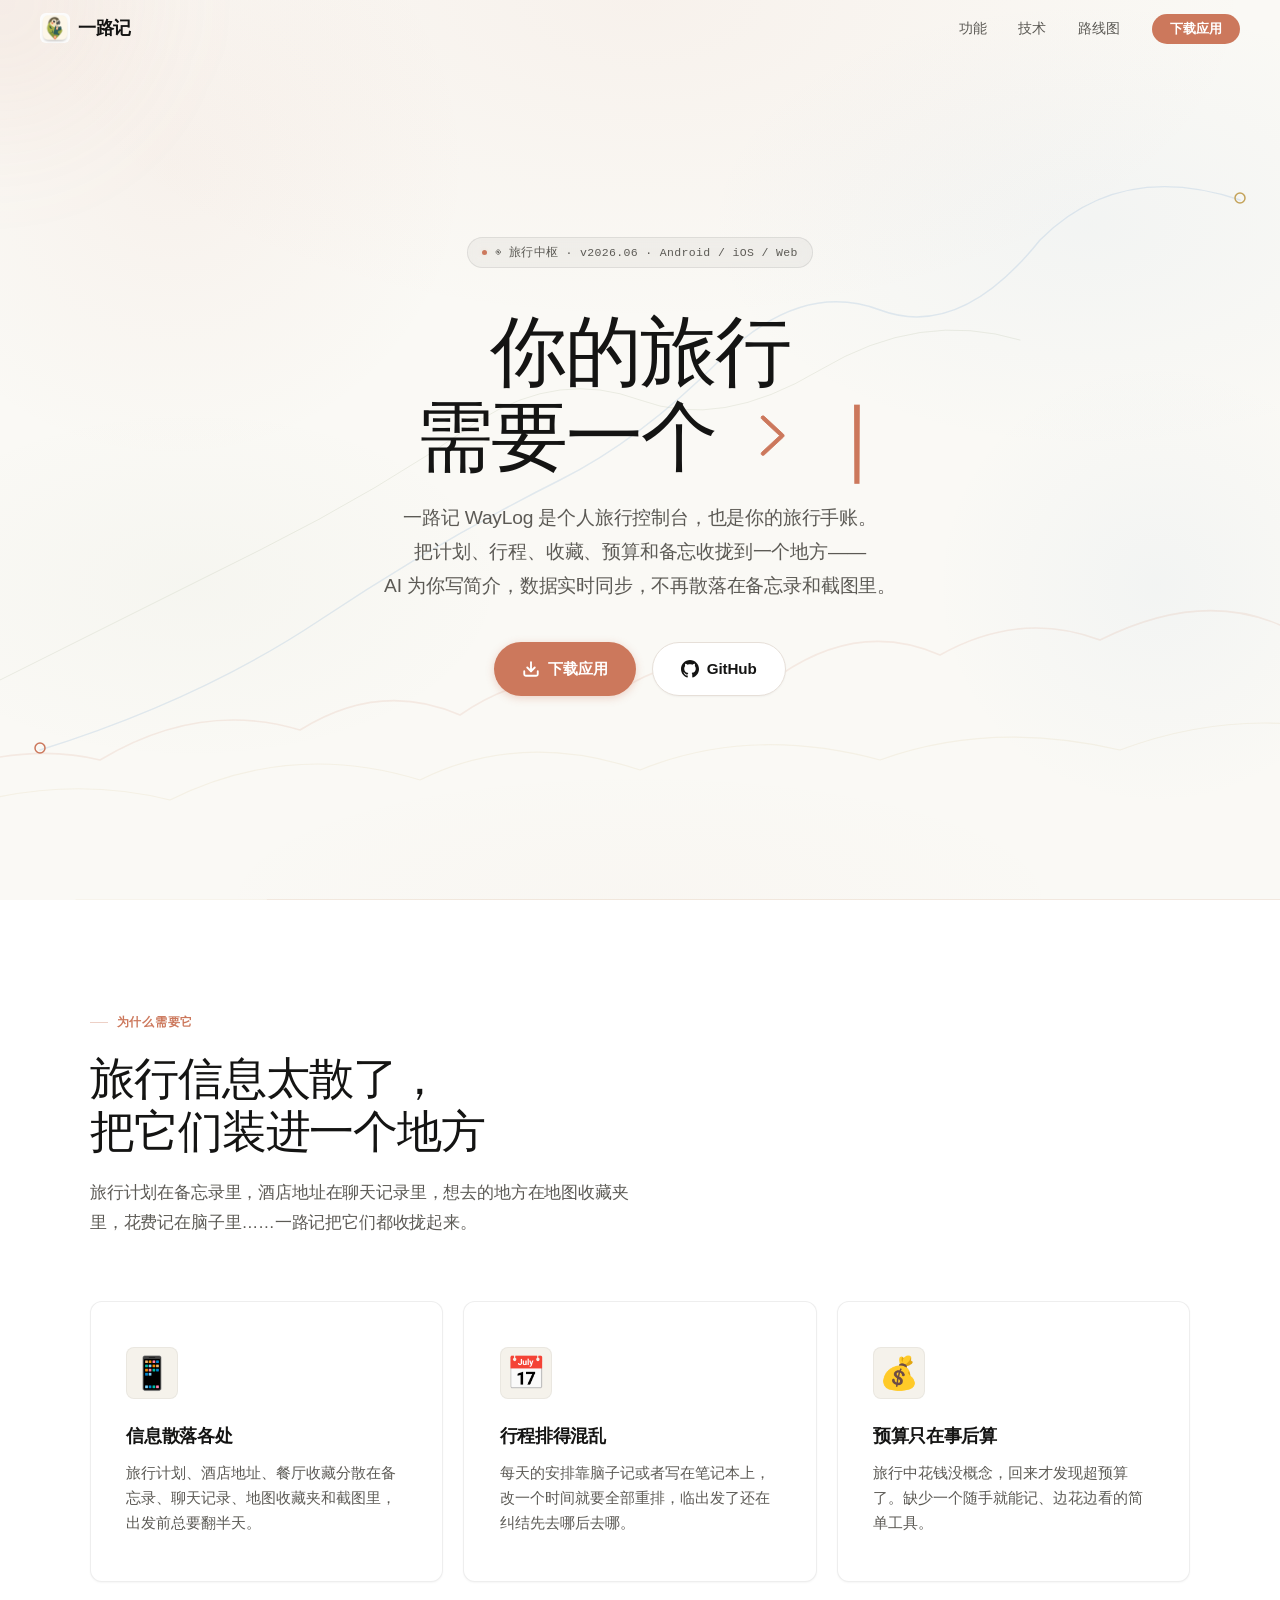
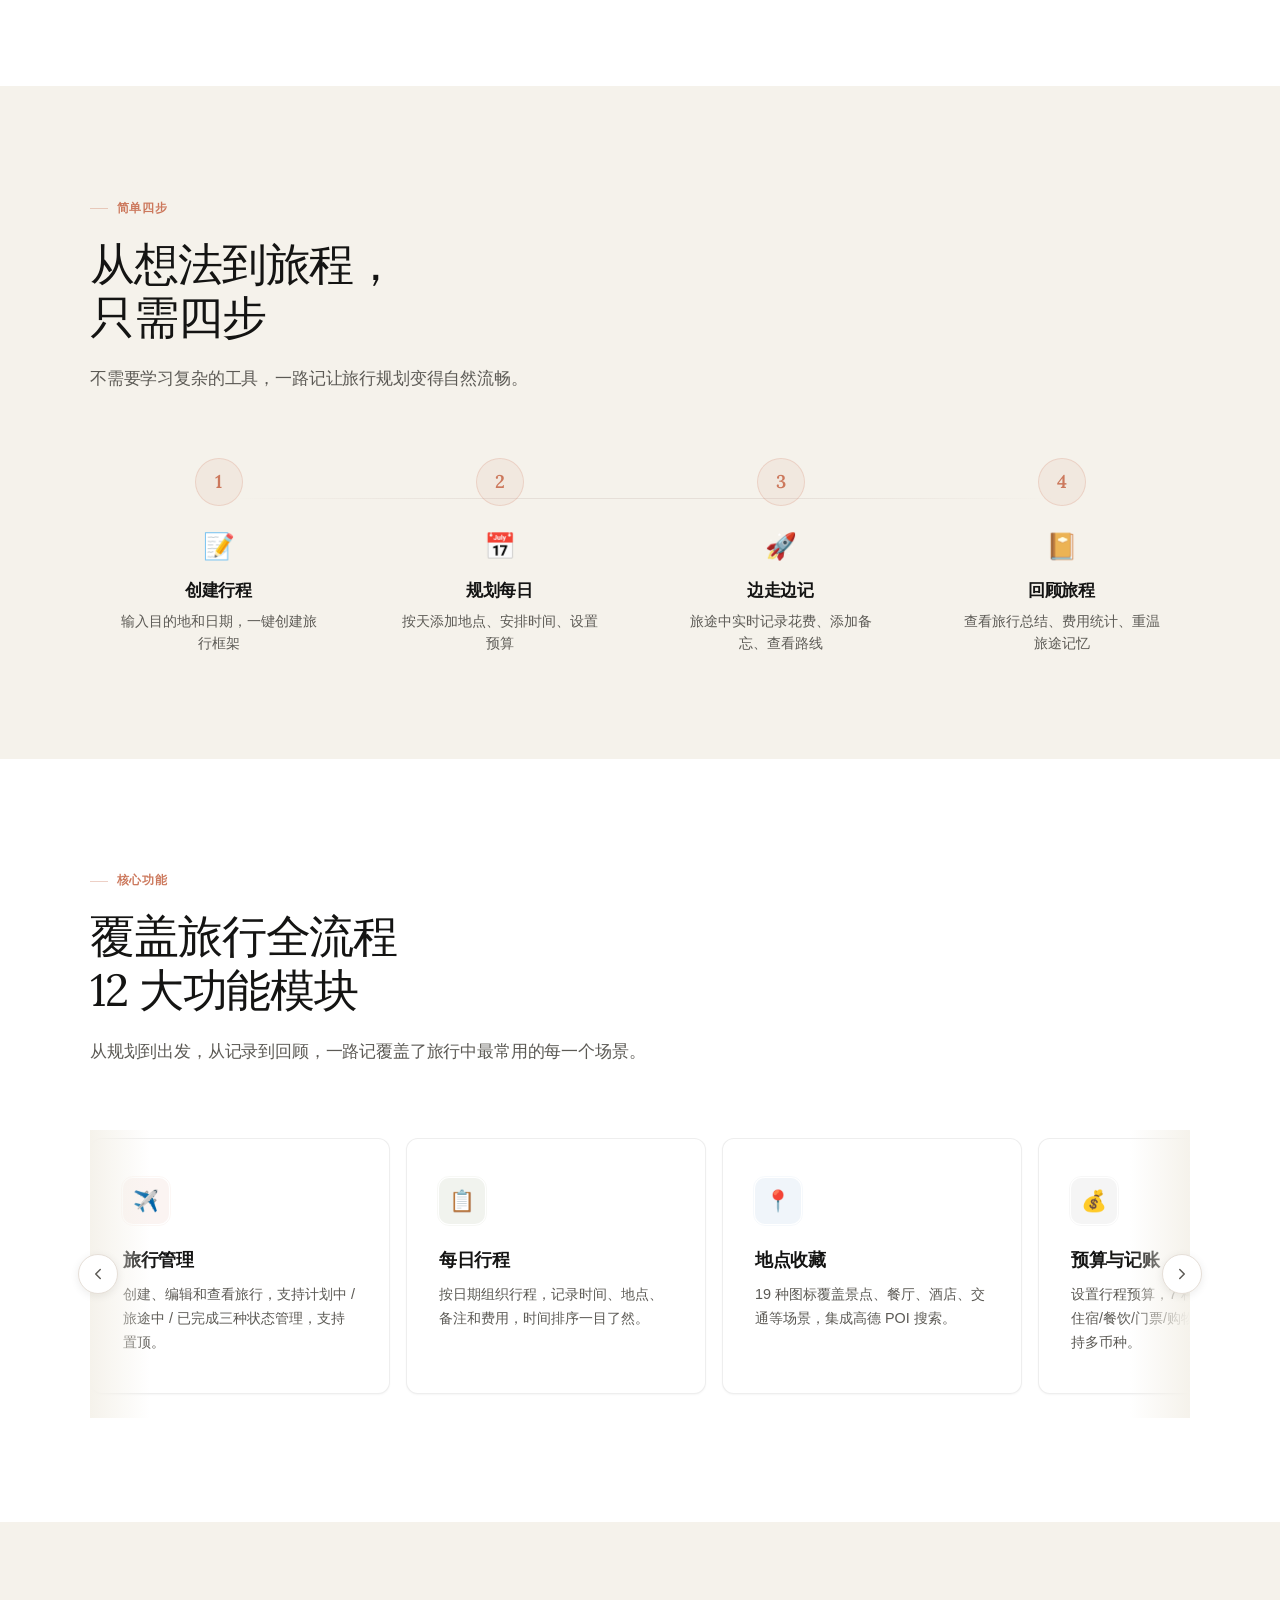
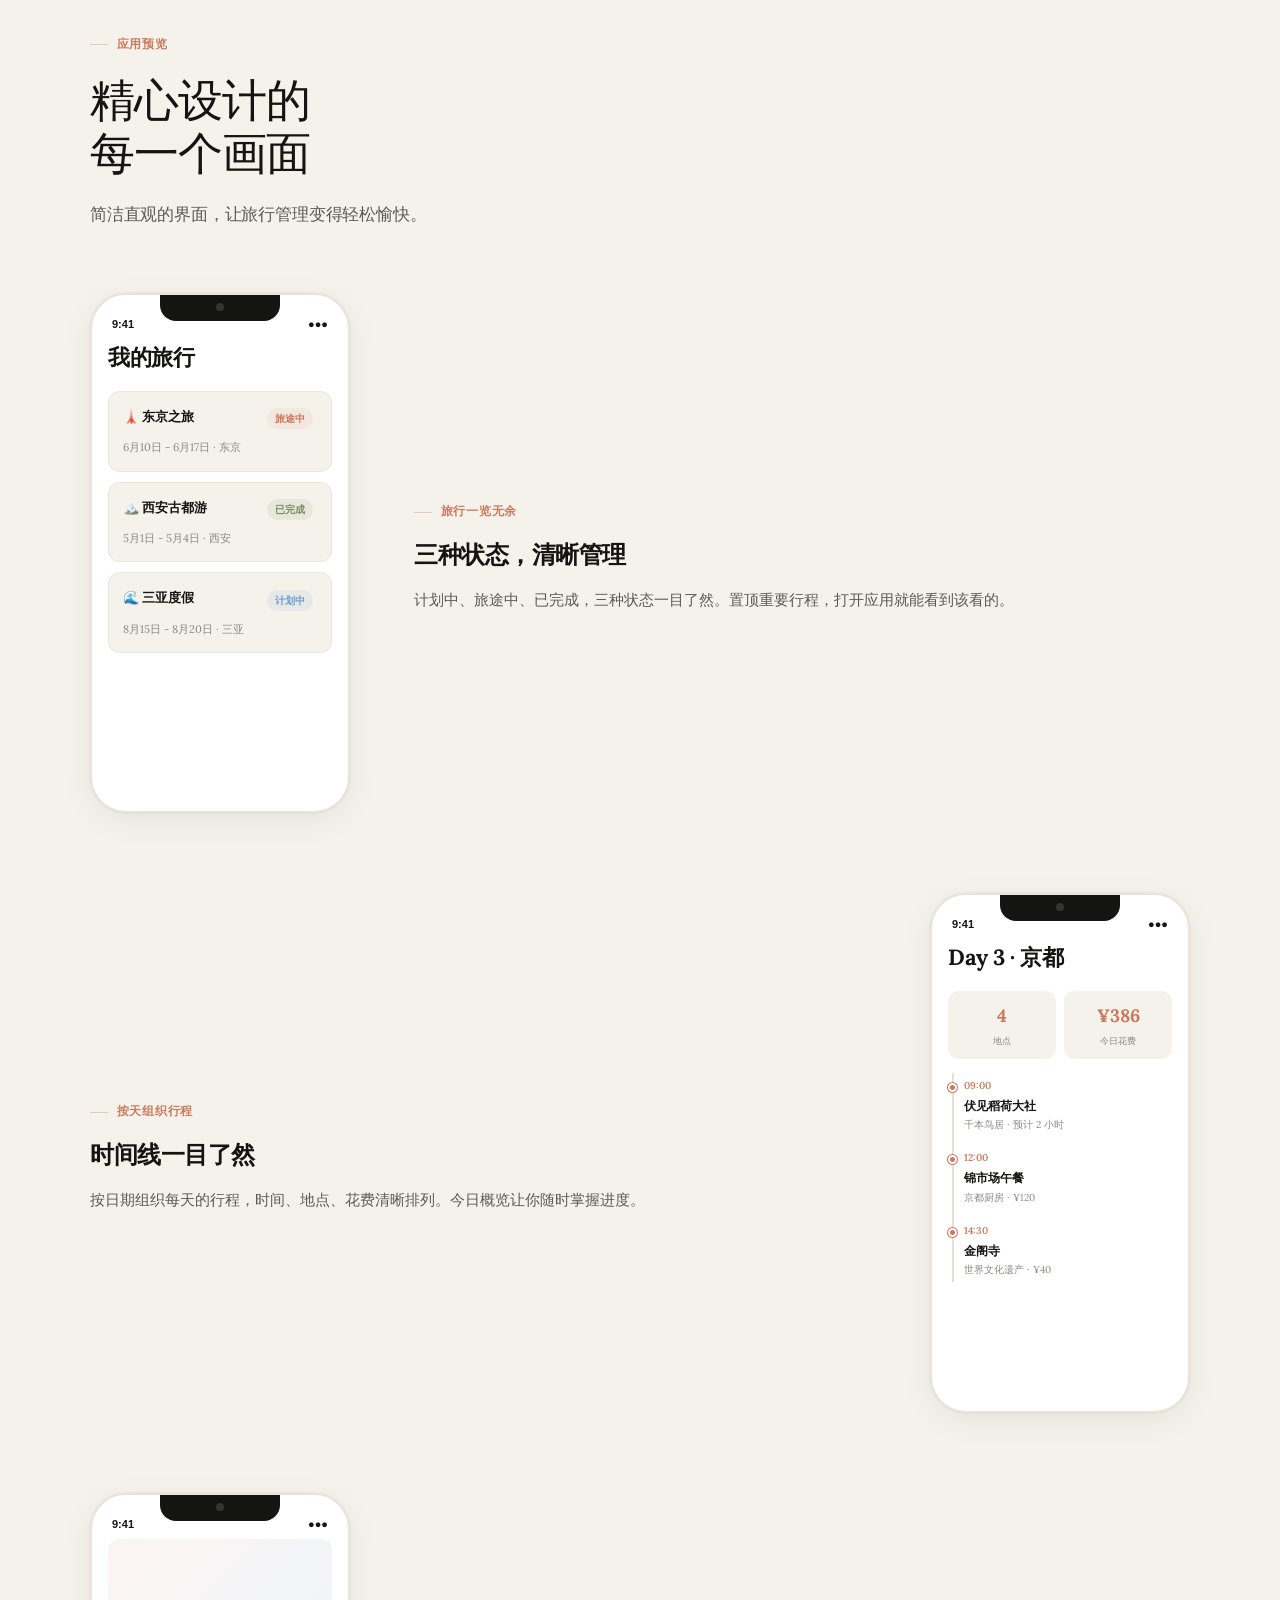
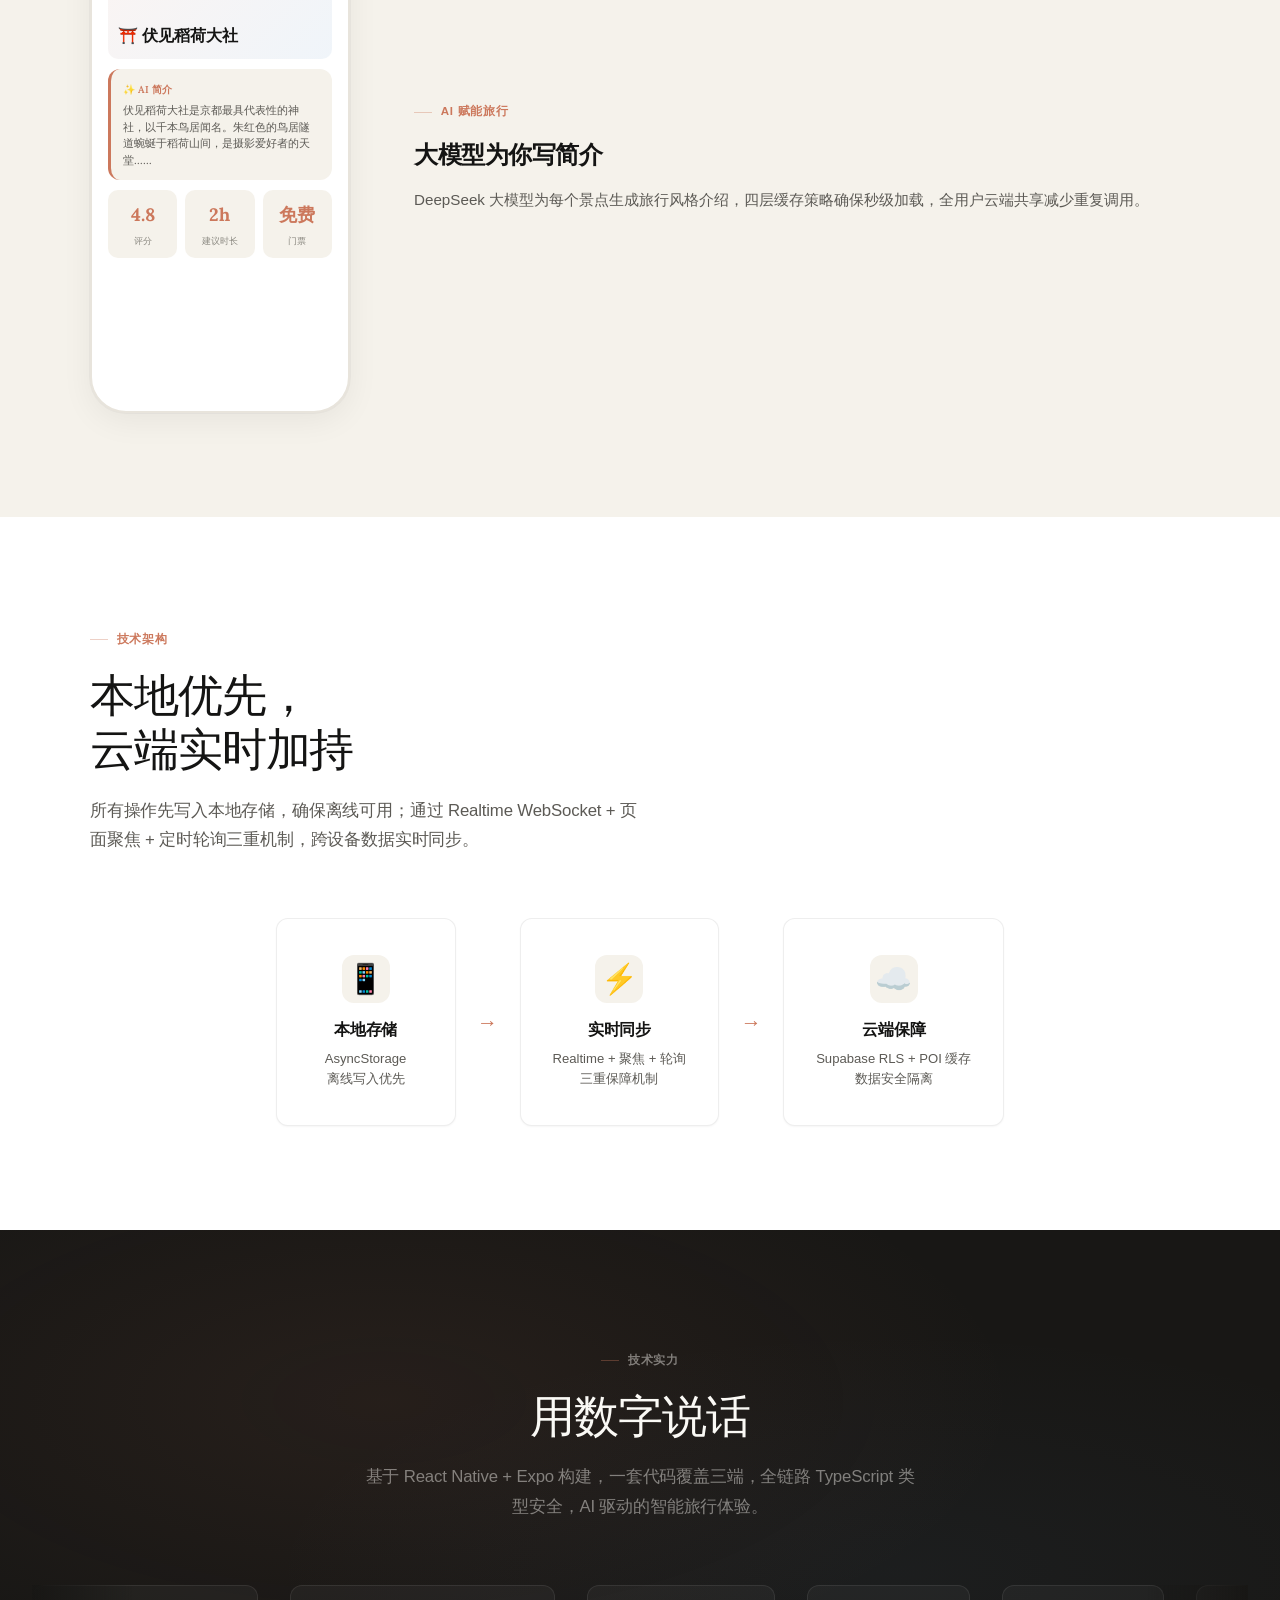
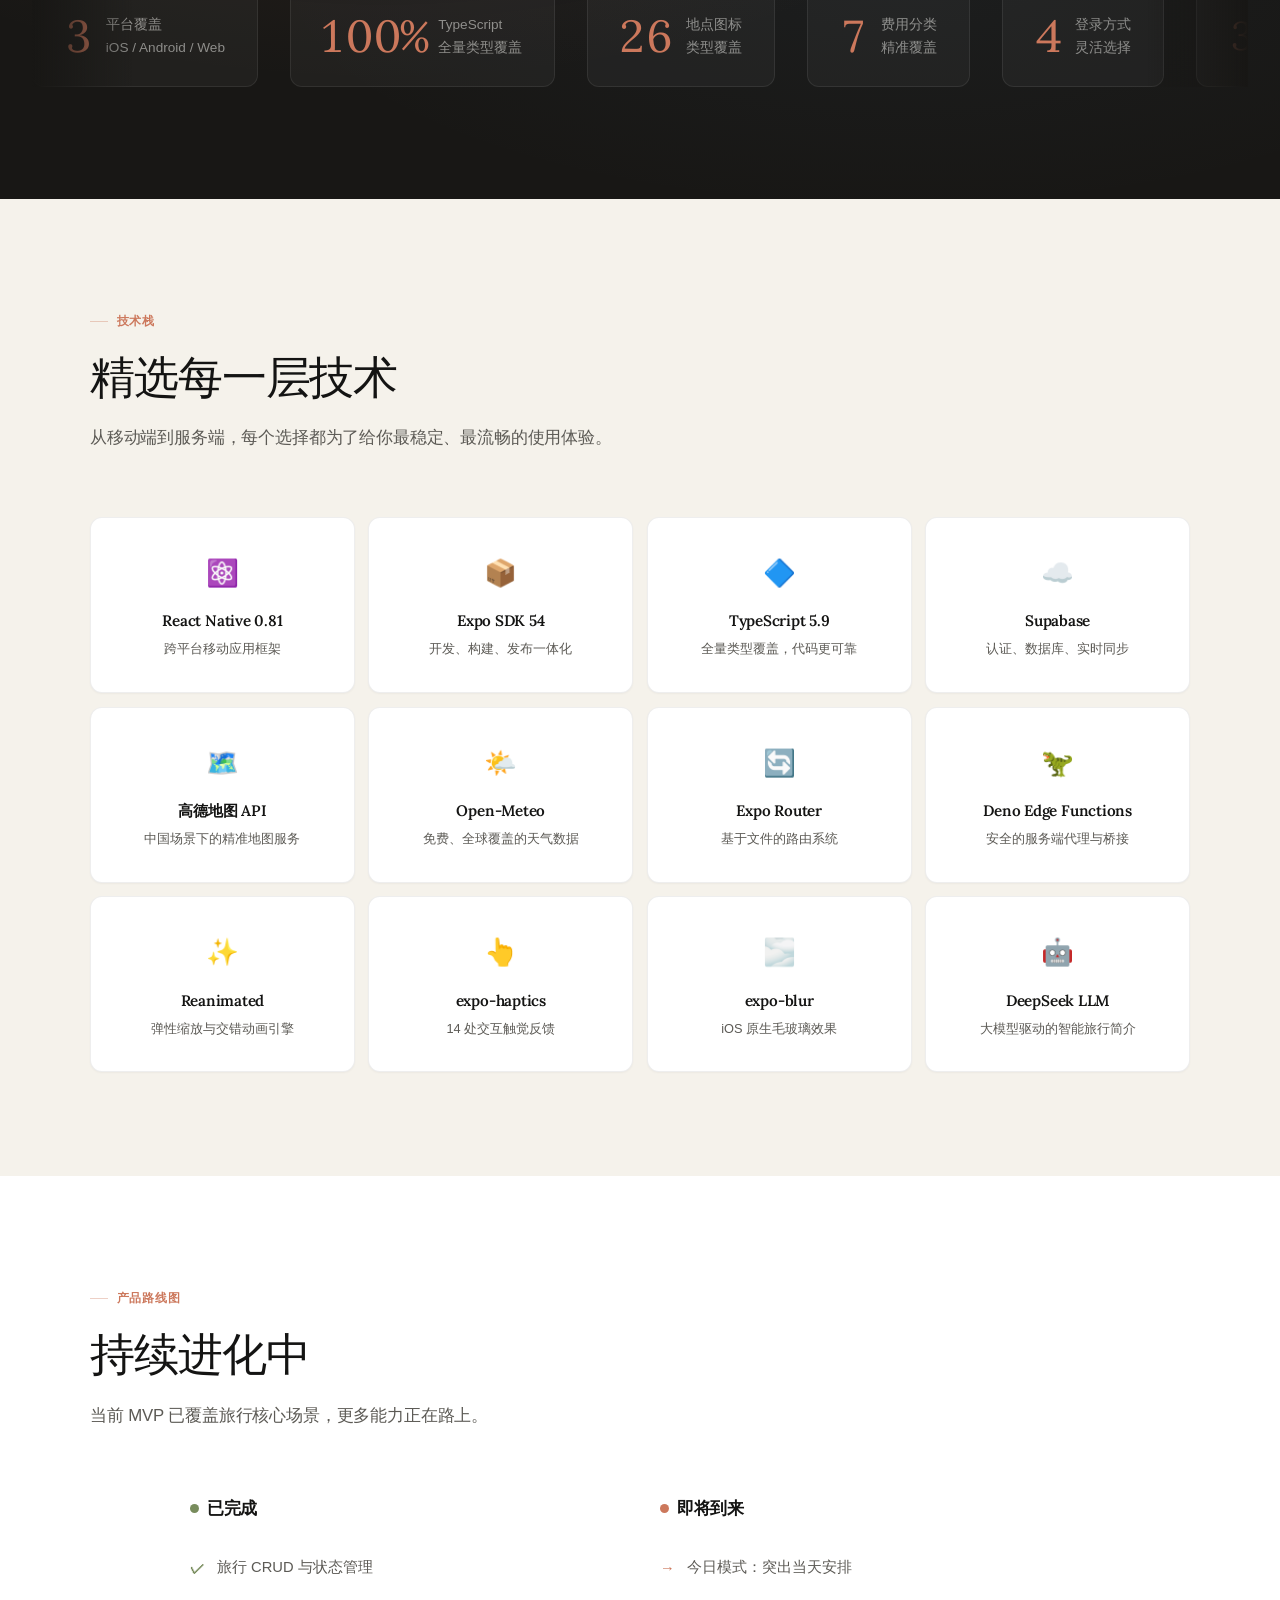
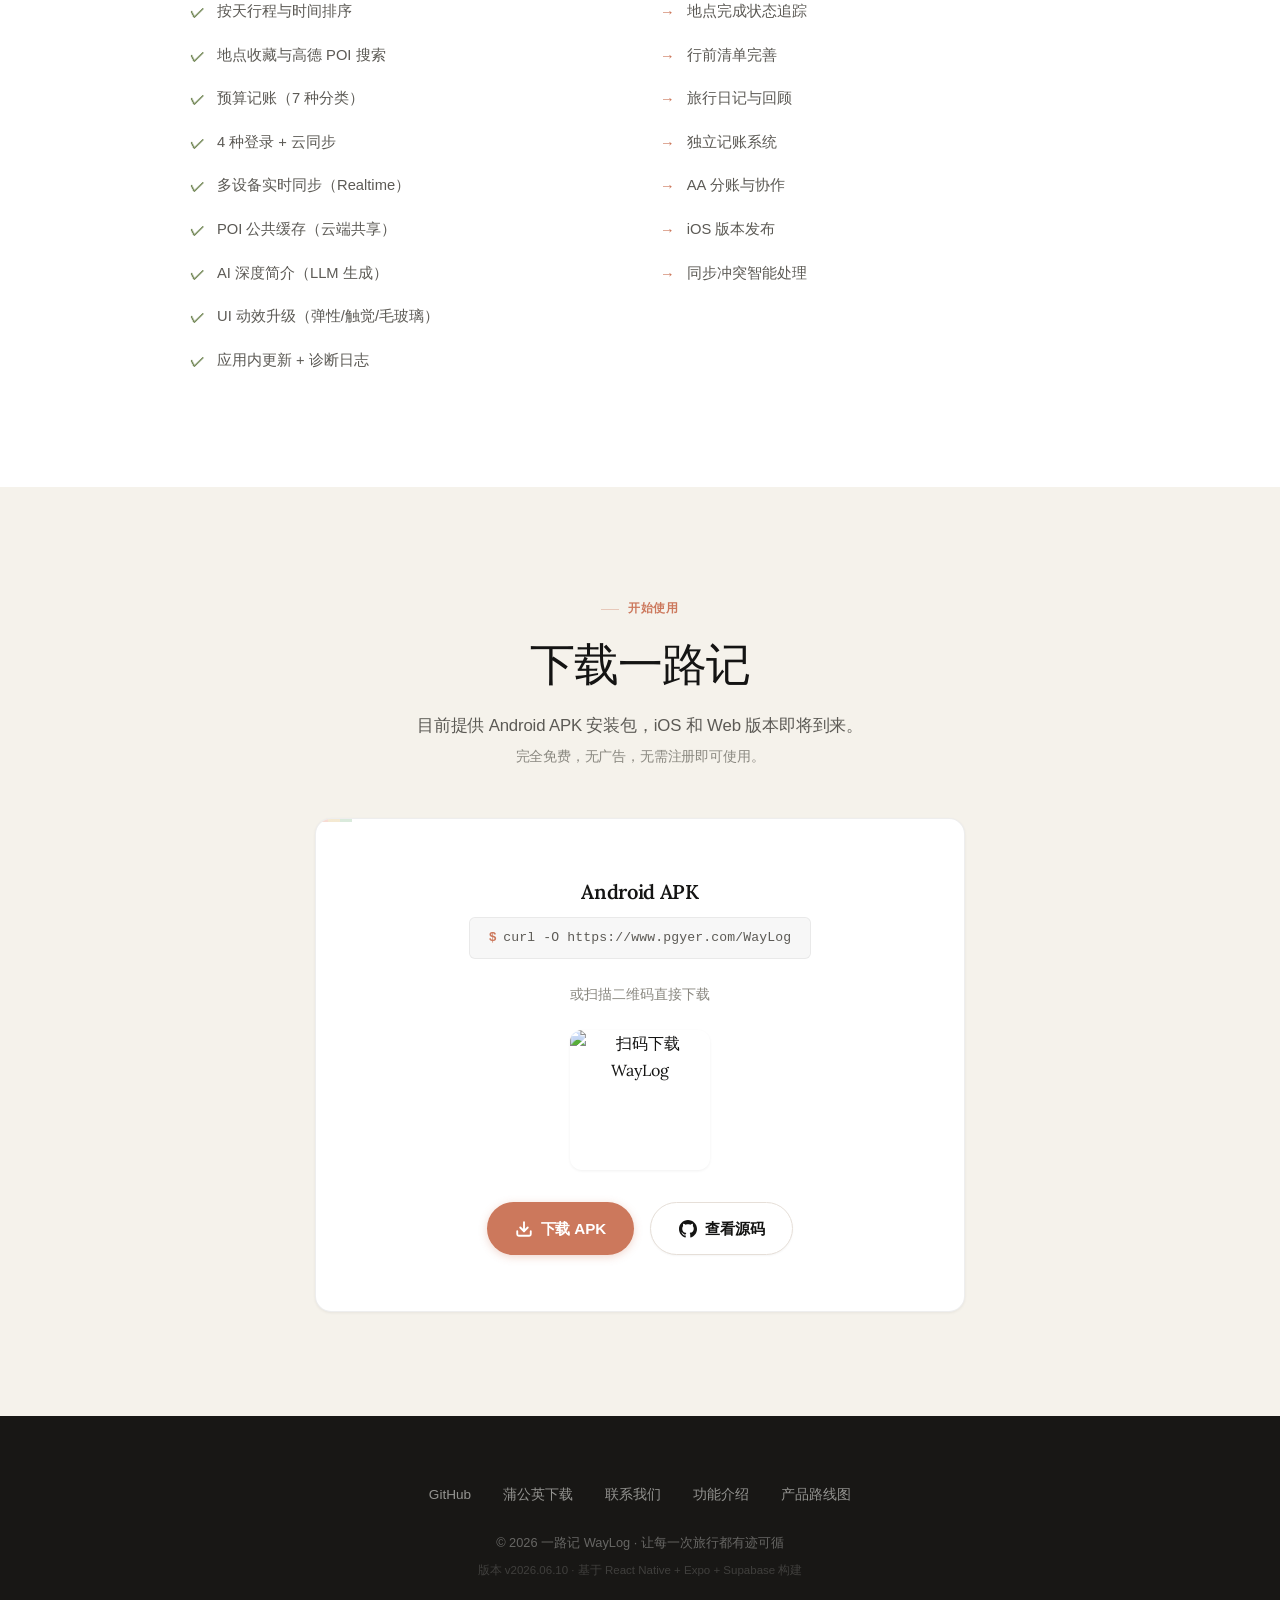
==== commit 7aee51d1: "增加无线滚动区域" ====
--- a/index.html
+++ b/index.html
@@ -189,9 +189,24 @@
         font-family:
           -apple-system, BlinkMacSystemFont, "SF Pro Text", "PingFang SC",
           "Noto Sans SC", sans-serif;
+        position: relative;
+      }
+      .nav-links a::after {
+        content: "";
+        position: absolute;
+        bottom: -4px;
+        left: 0;
+        width: 0;
+        height: 2px;
+        background: var(--coral);
+        border-radius: 1px;
+        transition: width 0.3s var(--ease-out-expo);
       }
       .nav-links a:hover {
         color: var(--ink);
+      }
+      .nav-links a:hover::after {
+        width: 100%;
       }
       .nav-cta {
         background: var(--coral);
@@ -579,10 +594,15 @@
         position: relative;
         overflow: hidden;
         transition:
-          transform 0.4s var(--ease-out-expo),
+          transform 0.1s ease,
           border-color 0.4s var(--ease-smooth),
           box-shadow 0.4s var(--ease-smooth);
         box-shadow: var(--shadow-xs);
+        transform-style: preserve-3d;
+        perspective: 1000px;
+      }
+      .card.tilt-active {
+        transition: transform 0.05s ease, border-color 0.4s, box-shadow 0.4s;
       }
       /* 卡片顶部微妙的亮边 */
       .card::after {
@@ -825,6 +845,79 @@
         overflow: hidden;
         position: relative;
       }
+
+      /* 统计条无限滚动 */
+      .showcase-marquee {
+        margin-top: 4rem;
+        overflow: hidden;
+        position: relative;
+        width: 100%;
+      }
+      /* 两侧渐变遮罩 */
+      .showcase-marquee::before,
+      .showcase-marquee::after {
+        content: "";
+        position: absolute;
+        top: 0;
+        bottom: 0;
+        width: 100px;
+        z-index: 2;
+        pointer-events: none;
+      }
+      .showcase-marquee::before {
+        left: 0;
+        background: linear-gradient(90deg, var(--surface-dark), transparent);
+      }
+      .showcase-marquee::after {
+        right: 0;
+        background: linear-gradient(270deg, var(--surface-dark), transparent);
+      }
+      .marquee-track {
+        display: flex;
+        gap: 2rem;
+        animation: marqueeScroll 35s linear infinite;
+        width: max-content;
+        will-change: transform;
+      }
+      .marquee-track:hover {
+        animation-play-state: paused;
+      }
+      @keyframes marqueeScroll {
+        0% { transform: translateX(0); }
+        100% { transform: translateX(calc(-50% - 1rem)); }
+      }
+      .marquee-item {
+        display: flex;
+        align-items: center;
+        gap: 1rem;
+        white-space: nowrap;
+        padding: 1rem 2rem;
+        background: rgba(250, 249, 245, 0.04);
+        border: 0.5px solid rgba(250, 249, 245, 0.08);
+        border-radius: var(--radius-lg);
+        transition: background 0.3s, border-color 0.3s;
+        cursor: default;
+      }
+      .marquee-item:hover {
+        background: rgba(250, 249, 245, 0.08);
+        border-color: rgba(204, 120, 92, 0.3);
+      }
+      .marquee-item .num {
+        font-size: 2.5rem;
+        font-weight: 400;
+        letter-spacing: -0.03em;
+        color: var(--coral);
+        font-variant-numeric: tabular-nums;
+        font-family: "Lora", "Noto Serif SC", Georgia, serif;
+      }
+      .marquee-item .label {
+        color: rgba(250, 249, 245, 0.5);
+        font-size: 0.85rem;
+        text-align: left;
+        font-family:
+          -apple-system, BlinkMacSystemFont, "SF Pro Text", "PingFang SC",
+          "Noto Sans SC", sans-serif;
+      }
       .showcase::before {
         content: "";
         position: absolute;
@@ -845,6 +938,8 @@
       .showcase .section-inner {
         position: relative;
         z-index: 1;
+        max-width: 100%;
+        padding: 0;
       }
       .showcase .section-label {
         color: rgba(250, 249, 245, 0.45);
@@ -1718,14 +1813,37 @@
         }
       }
 
+      /* ===== 滚动进度条 ===== */
+      .scroll-progress {
+        position: fixed;
+        top: 0;
+        left: 0;
+        width: 0%;
+        height: 3px;
+        background: linear-gradient(90deg, var(--coral), #e09070, var(--coral));
+        background-size: 200% 100%;
+        animation: progressShimmer 2s ease-in-out infinite;
+        z-index: 9999;
+        transition: width 0.1s ease;
+        box-shadow: 0 0 10px rgba(204, 120, 92, 0.5);
+      }
+      @keyframes progressShimmer {
+        0%, 100% { background-position: 0% 50%; }
+        50% { background-position: 100% 50%; }
+      }
+
       /* ===== 动效降级 ===== */
       @media (prefers-reduced-motion: reduce) {
         .loader-overlay { display: none; }
         .hero-glow { display: none; }
+        .scroll-progress { display: none; }
       }
     </style>
   </head>
   <body>
+    <!-- ===== 滚动进度条 ===== -->
+    <div class="scroll-progress" id="scrollProgress"></div>
+
     <!-- ===== 品牌加载动画 ===== -->
     <div class="loader-overlay" id="loaderOverlay">
       <div class="loader-brand">
@@ -2313,37 +2431,67 @@
 
     <!-- Stats / Showcase -->
     <section class="showcase" id="showcase">
-      <div class="section-inner">
+      <div class="section-inner" style="text-align: center;">
         <div class="section-label reveal">技术实力</div>
         <h2 class="section-title reveal reveal-delay-1">用数字说话</h2>
-        <p class="section-desc reveal reveal-delay-2">
+        <p class="section-desc reveal reveal-delay-2" style="margin: 0 auto;">
           基于 React Native + Expo 构建，一套代码覆盖三端，全链路 TypeScript
           类型安全，AI 驱动的智能旅行体验。
         </p>
-        <div class="showcase-grid">
-          <div class="showcase-stat">
-            <div class="num count" data-target="3" data-suffix="">0</div>
-            <div class="label">平台覆盖 · iOS / Android / Web</div>
-          </div>
-          <div class="showcase-stat">
-            <div class="num count" data-target="100" data-suffix="%">0</div>
-            <div class="label">TypeScript 全量类型覆盖</div>
-          </div>
-          <div class="showcase-stat">
-            <div class="num count" data-target="26" data-suffix="">0</div>
-            <div class="label">地点图标类型</div>
-          </div>
-          <div class="showcase-stat">
-            <div class="num count" data-target="7" data-suffix="">0</div>
-            <div class="label">费用分类覆盖</div>
-          </div>
-          <div class="showcase-stat">
-            <div class="num count" data-target="4" data-suffix="">0</div>
-            <div class="label">登录方式支持</div>
-          </div>
-          <div class="showcase-stat">
-            <div class="num text-stat">3 档</div>
-            <div class="label">浅色 / 深色 / 跟随系统主题</div>
+
+        <!-- 统计条无限滚动 -->
+        <div class="showcase-marquee reveal reveal-delay-3">
+          <div class="marquee-track" id="marqueeTrack">
+            <!-- 第一遍 -->
+            <div class="marquee-item">
+              <div class="num" data-target="3">0</div>
+              <div class="label">平台覆盖<br>iOS / Android / Web</div>
+            </div>
+            <div class="marquee-item">
+              <div class="num" data-target="100" data-suffix="%">0</div>
+              <div class="label">TypeScript<br>全量类型覆盖</div>
+            </div>
+            <div class="marquee-item">
+              <div class="num" data-target="26">0</div>
+              <div class="label">地点图标<br>类型覆盖</div>
+            </div>
+            <div class="marquee-item">
+              <div class="num" data-target="7">0</div>
+              <div class="label">费用分类<br>精准覆盖</div>
+            </div>
+            <div class="marquee-item">
+              <div class="num" data-target="4">0</div>
+              <div class="label">登录方式<br>灵活选择</div>
+            </div>
+            <div class="marquee-item">
+              <div class="num">3 档</div>
+              <div class="label">主题模式<br>浅色 / 深色 / 跟随</div>
+            </div>
+            <!-- 第二遍（重复实现无缝循环） -->
+            <div class="marquee-item">
+              <div class="num" data-target="3">0</div>
+              <div class="label">平台覆盖<br>iOS / Android / Web</div>
+            </div>
+            <div class="marquee-item">
+              <div class="num" data-target="100" data-suffix="%">0</div>
+              <div class="label">TypeScript<br>全量类型覆盖</div>
+            </div>
+            <div class="marquee-item">
+              <div class="num" data-target="26">0</div>
+              <div class="label">地点图标<br>类型覆盖</div>
+            </div>
+            <div class="marquee-item">
+              <div class="num" data-target="7">0</div>
+              <div class="label">费用分类<br>精准覆盖</div>
+            </div>
+            <div class="marquee-item">
+              <div class="num" data-target="4">0</div>
+              <div class="label">登录方式<br>灵活选择</div>
+            </div>
+            <div class="marquee-item">
+              <div class="num">3 档</div>
+              <div class="label">主题模式<br>浅色 / 深色 / 跟随</div>
+            </div>
           </div>
         </div>
       </div>
@@ -2630,6 +2778,18 @@
         }, 1000);
       })();
 
+      // ===== 滚动进度条 =====
+      const scrollProgress = document.getElementById("scrollProgress");
+      function updateScrollProgress() {
+        const scrollTop = window.scrollY;
+        const docHeight = document.documentElement.scrollHeight - window.innerHeight;
+        const scrollPercent = (scrollTop / docHeight) * 100;
+        if (scrollProgress) {
+          scrollProgress.style.width = scrollPercent + "%";
+        }
+      }
+      window.addEventListener("scroll", updateScrollProgress, { passive: true });
+
       // ===== Nav scroll effect =====
       const nav = document.getElementById("nav");
       function updateNav() {
@@ -2745,6 +2905,40 @@
         });
       })();
 
+      // ===== 卡片 3D 视差效果 =====
+      (function initCardTilt() {
+        if (isReducedMotion) return;
+
+        var cards = document.querySelectorAll('.card');
+        cards.forEach(function(card) {
+          card.addEventListener('mousemove', function(e) {
+            var rect = card.getBoundingClientRect();
+            var x = e.clientX - rect.left;
+            var y = e.clientY - rect.top;
+            var centerX = rect.width / 2;
+            var centerY = rect.height / 2;
+
+            // 计算倾斜角度（最大 ±8 度）
+            var rotateX = ((y - centerY) / centerY) * -8;
+            var rotateY = ((x - centerX) / centerX) * 8;
+
+            card.classList.add('tilt-active');
+            card.style.transform = 'perspective(1000px) rotateX(' + rotateX + 'deg) rotateY(' + rotateY + 'deg) scale(1.02)';
+
+            // 光泽效果
+            var glareX = (x / rect.width) * 100;
+            var glareY = (y / rect.height) * 100;
+            card.style.background = 'radial-gradient(circle at ' + glareX + '% ' + glareY + '%, rgba(255,255,255,0.15), var(--surface) 50%)';
+          });
+
+          card.addEventListener('mouseleave', function() {
+            card.classList.remove('tilt-active');
+            card.style.transform = 'perspective(1000px) rotateX(0deg) rotateY(0deg) scale(1)';
+            card.style.background = 'var(--surface)';
+          });
+        });
+      })();
+
       // ===== 水平滚动：拖拽 + 滚轮 + 箭头 =====
       (function initHorizontalScroll() {
         var scrollEl = document.getElementById("featuresScroll");
@@ -2866,7 +3060,8 @@
 
         // 等待加载动画结束后再初始化滚动动画
         setTimeout(function () {
-          document.querySelectorAll(".section").forEach((section) => {
+          // 同时处理 .section 和 .showcase 区域
+          document.querySelectorAll(".section, .showcase").forEach((section) => {
             const reveals = section.querySelectorAll(".reveal");
             if (!reveals.length) return;
 
@@ -3016,7 +3211,9 @@
           { threshold: 0.25 },
         );
 
-        document.querySelectorAll(".showcase-stat").forEach(function (el) {
+        // 兼容新的 marquee 结构和旧的 showcase-stat 结构
+        var counterElements = document.querySelectorAll(".marquee-item, .showcase-stat");
+        counterElements.forEach(function (el) {
           var numEl = el.querySelector(".num");
           var labelEl = el.querySelector(".label");
           if (numEl) {
